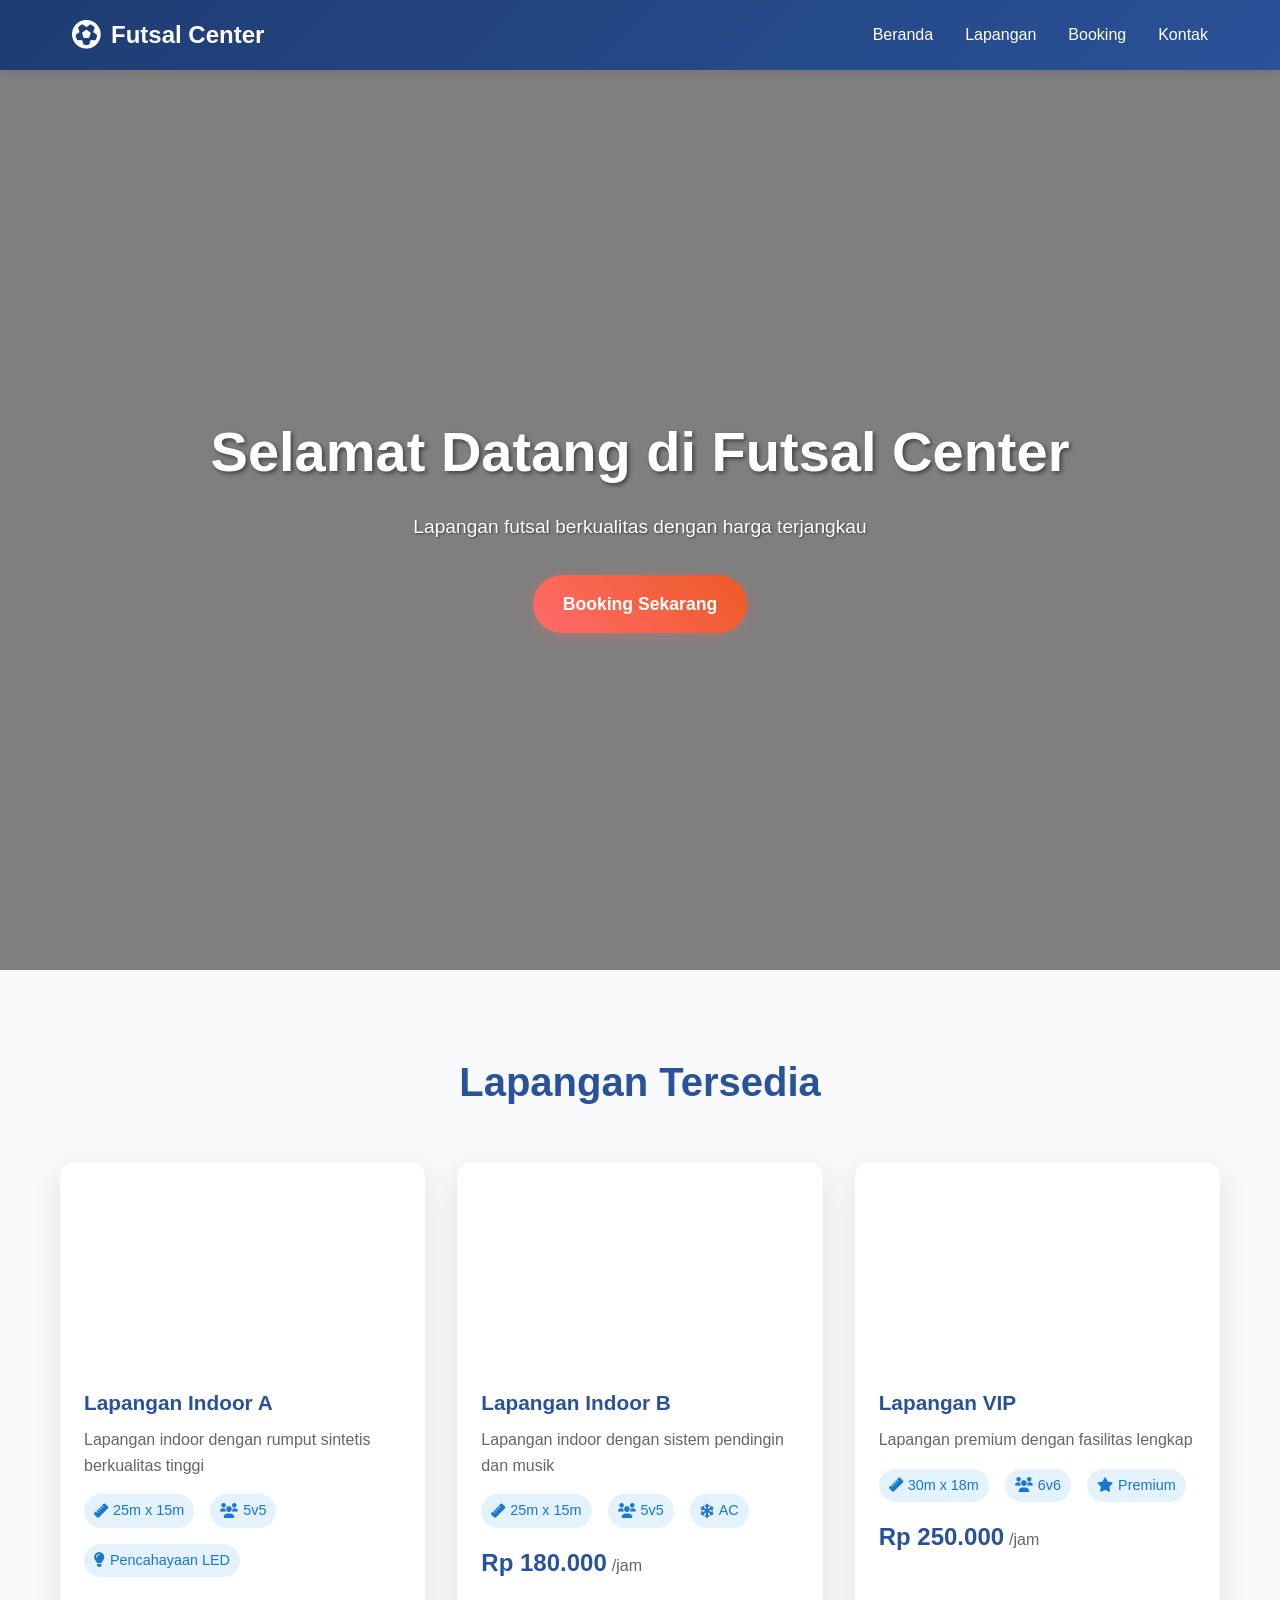
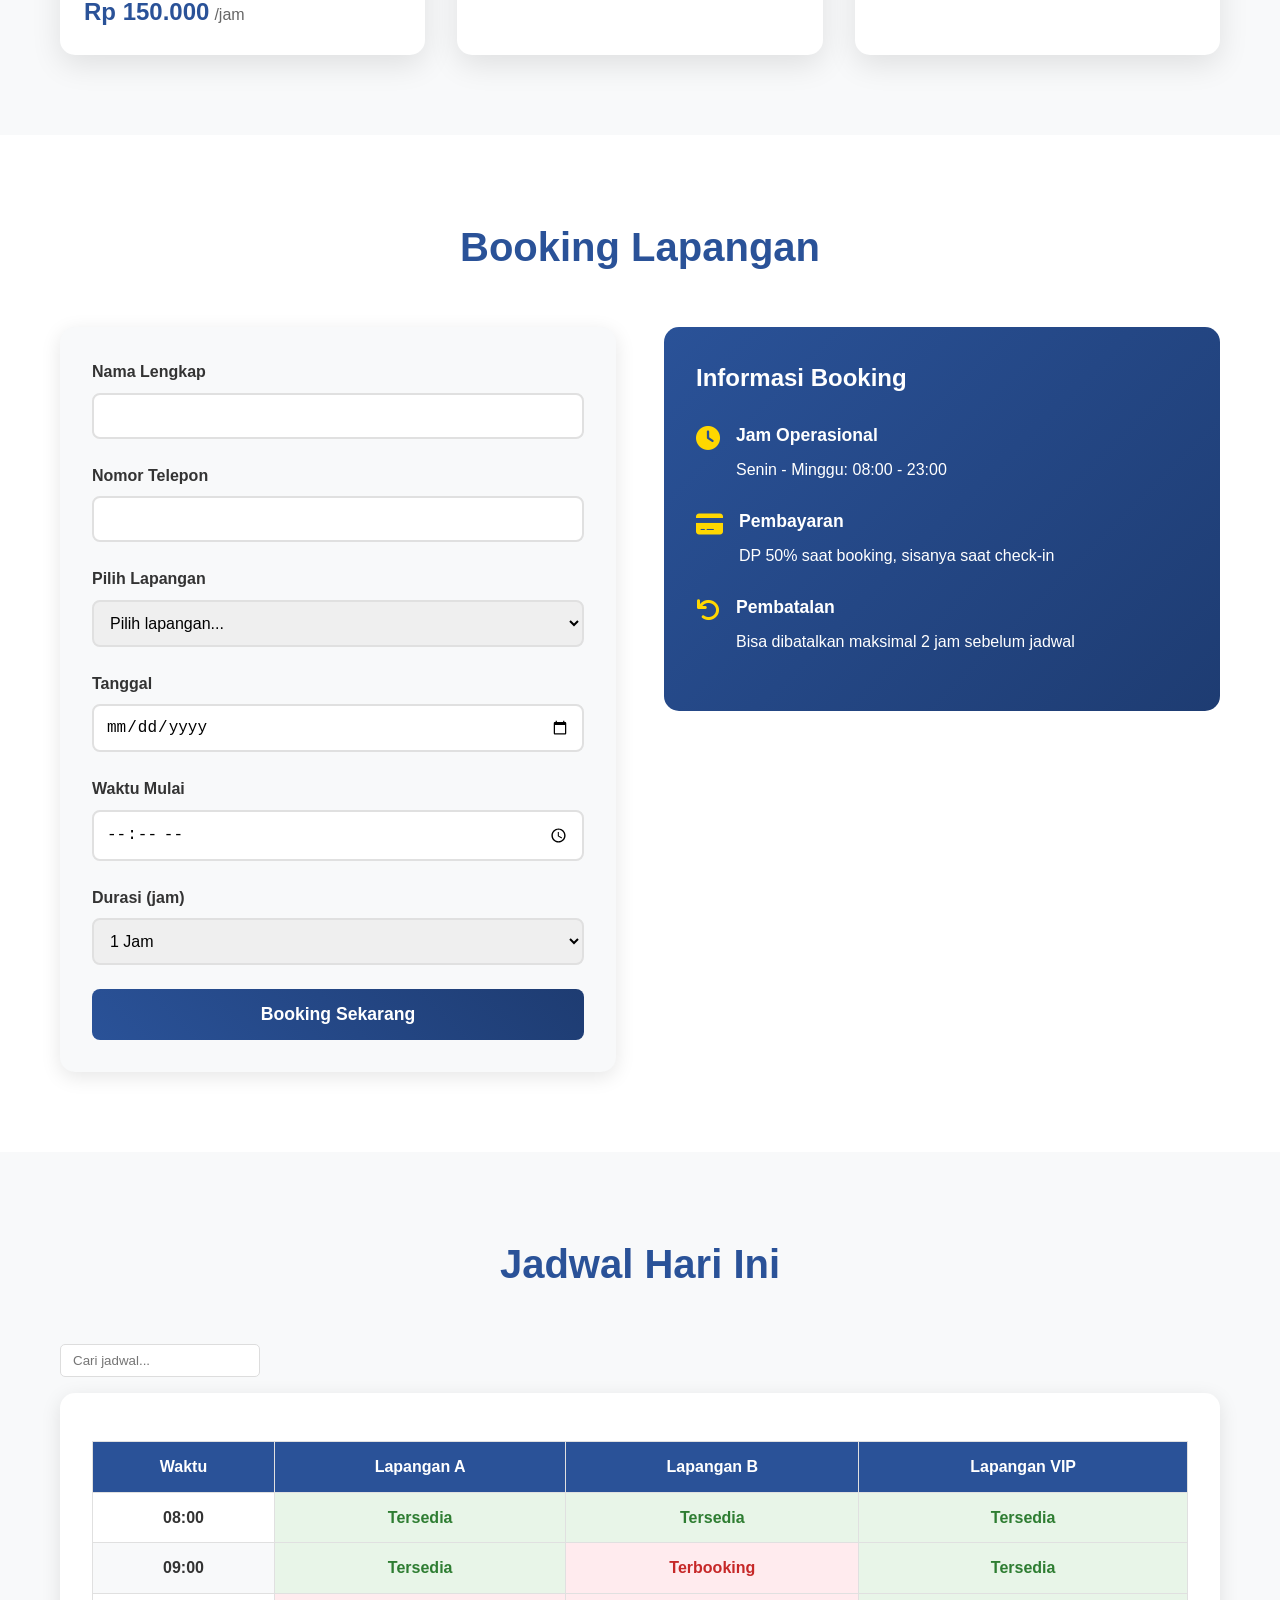
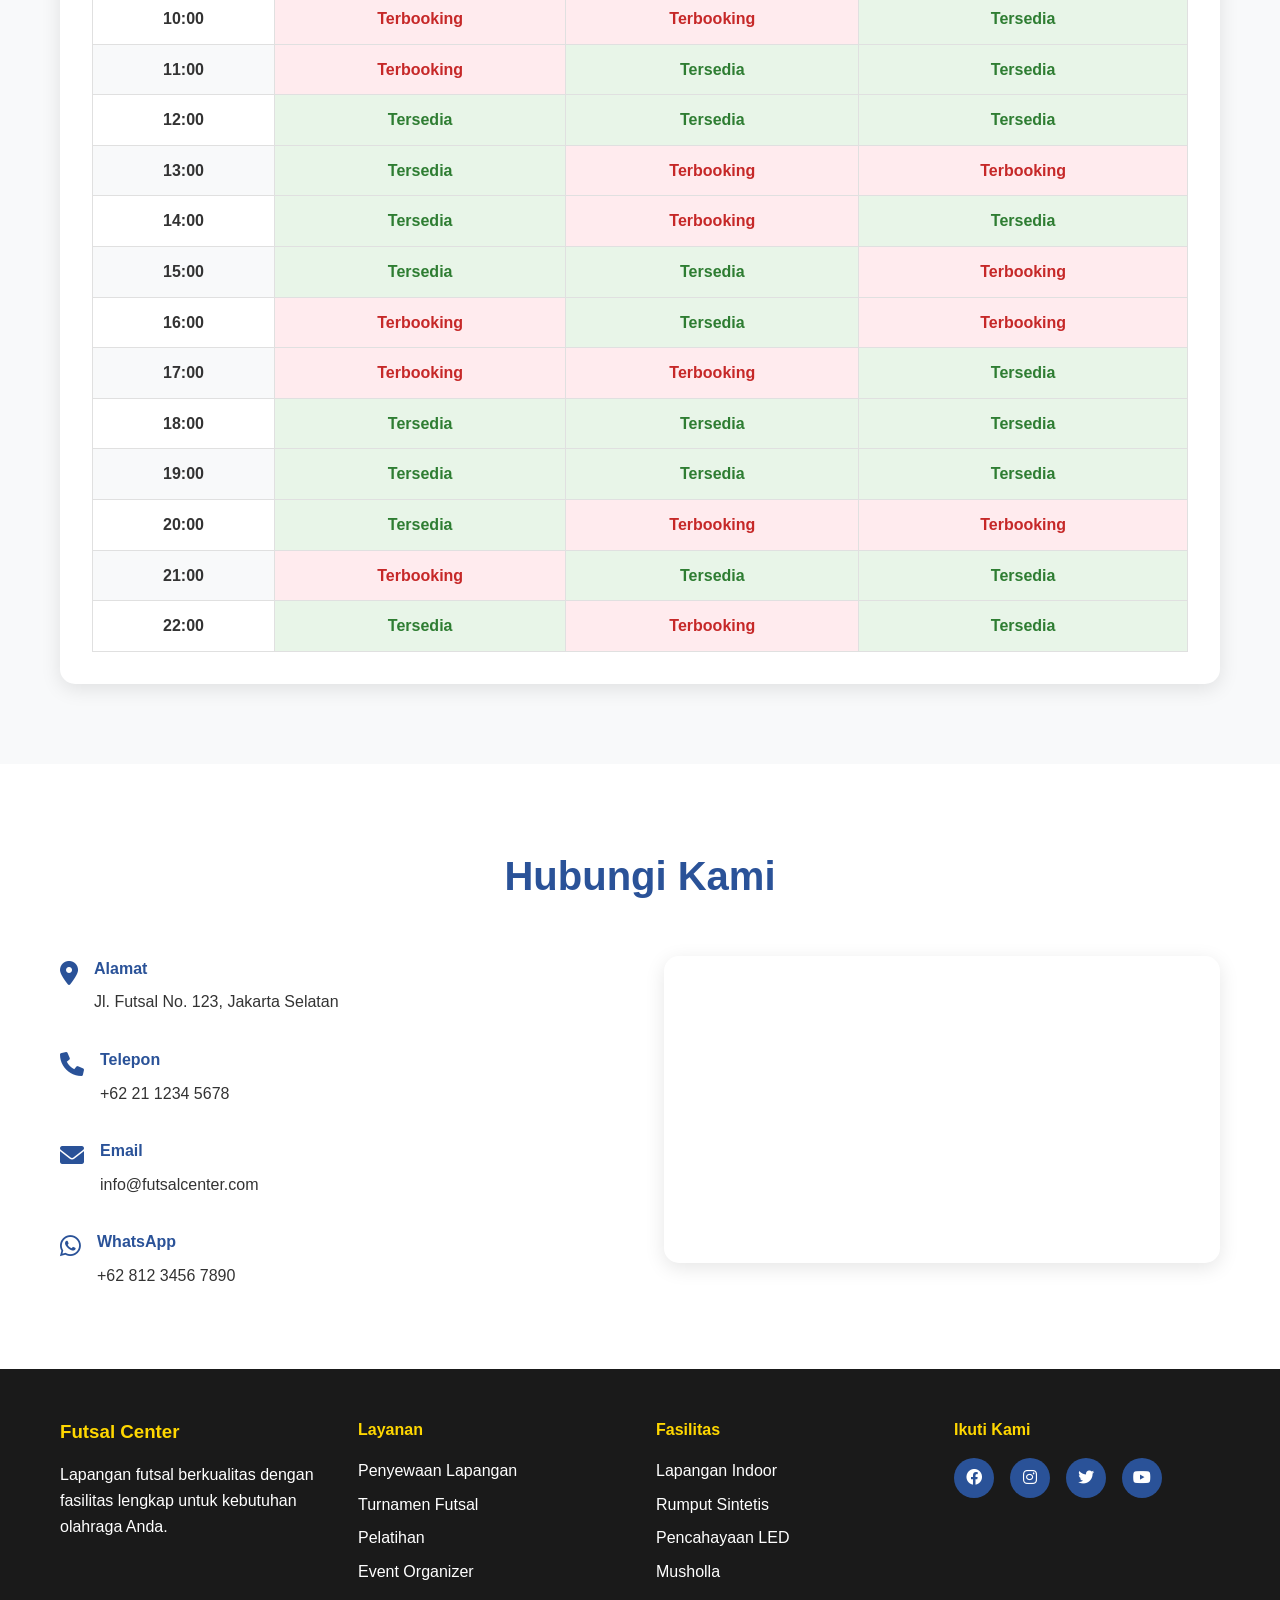
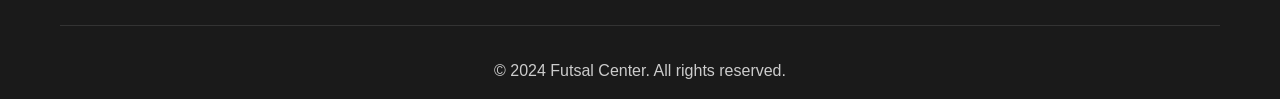
==== index.html @ 6823c099 "Create complete Futsal Center website with HTML, CSS, and JavaScript Co-authored-by: firmanraiwan7 <" ====
<!DOCTYPE html>
<html lang="id">
<head>
    <meta charset="UTF-8">
    <meta name="viewport" content="width=device-width, initial-scale=1.0">
    <title>Futsal Center - Penyewaan Lapangan</title>
    <link rel="stylesheet" href="styles.css">
    <link href="https://cdnjs.cloudflare.com/ajax/libs/font-awesome/6.0.0/css/all.min.css" rel="stylesheet">
</head>
<body>
    <!-- Header -->
    <header class="header">
        <nav class="navbar">
            <div class="nav-brand">
                <i class="fas fa-futbol"></i>
                <span>Futsal Center</span>
            </div>
            <ul class="nav-menu">
                <li><a href="#home">Beranda</a></li>
                <li><a href="#lapangan">Lapangan</a></li>
                <li><a href="#booking">Booking</a></li>
                <li><a href="#kontak">Kontak</a></li>
            </ul>
            <div class="hamburger">
                <span></span>
                <span></span>
                <span></span>
            </div>
        </nav>
    </header>

    <!-- Hero Section -->
    <section id="home" class="hero">
        <div class="hero-content">
            <h1>Selamat Datang di Futsal Center</h1>
            <p>Lapangan futsal berkualitas dengan harga terjangkau</p>
            <a href="#booking" class="cta-button">Booking Sekarang</a>
        </div>
    </section>

    <!-- Lapangan Section -->
    <section id="lapangan" class="lapangan-section">
        <div class="container">
            <h2>Lapangan Tersedia</h2>
            <div class="lapangan-grid">
                <div class="lapangan-card">
                    <div class="lapangan-image">
                        <img src="https://images.unsplash.com/photo-1571019613454-1cb2f99b2d8b?ixlib=rb-4.0.3&ixid=M3wxMjA3fDB8MHxwaG90by1wYWdlfHx8fGVufDB8fHx8fA%3D%3D&auto=format&fit=crop&w=2070&q=80" alt="Lapangan Indoor">
                    </div>
                    <div class="lapangan-info">
                        <h3>Lapangan Indoor A</h3>
                        <p>Lapangan indoor dengan rumput sintetis berkualitas tinggi</p>
                        <div class="lapangan-features">
                            <span><i class="fas fa-ruler"></i> 25m x 15m</span>
                            <span><i class="fas fa-users"></i> 5v5</span>
                            <span><i class="fas fa-lightbulb"></i> Pencahayaan LED</span>
                        </div>
                        <div class="price">
                            <span class="price-amount">Rp 150.000</span>
                            <span class="price-duration">/jam</span>
                        </div>
                    </div>
                </div>

                <div class="lapangan-card">
                    <div class="lapangan-image">
                        <img src="https://images.unsplash.com/photo-1571019613454-1cb2f99b2d8b?ixlib=rb-4.0.3&ixid=M3wxMjA3fDB8MHxwaG90by1wYWdlfHx8fGVufDB8fHx8fA%3D%3D&auto=format&fit=crop&w=2070&q=80" alt="Lapangan Indoor">
                    </div>
                    <div class="lapangan-info">
                        <h3>Lapangan Indoor B</h3>
                        <p>Lapangan indoor dengan sistem pendingin dan musik</p>
                        <div class="lapangan-features">
                            <span><i class="fas fa-ruler"></i> 25m x 15m</span>
                            <span><i class="fas fa-users"></i> 5v5</span>
                            <span><i class="fas fa-snowflake"></i> AC</span>
                        </div>
                        <div class="price">
                            <span class="price-amount">Rp 180.000</span>
                            <span class="price-duration">/jam</span>
                        </div>
                    </div>
                </div>

                <div class="lapangan-card">
                    <div class="lapangan-image">
                        <img src="https://images.unsplash.com/photo-1571019613454-1cb2f99b2d8b?ixlib=rb-4.0.3&ixid=M3wxMjA3fDB8MHxwaG90by1wYWdlfHx8fGVufDB8fHx8fA%3D%3D&auto=format&fit=crop&w=2070&q=80" alt="Lapangan Indoor">
                    </div>
                    <div class="lapangan-info">
                        <h3>Lapangan VIP</h3>
                        <p>Lapangan premium dengan fasilitas lengkap</p>
                        <div class="lapangan-features">
                            <span><i class="fas fa-ruler"></i> 30m x 18m</span>
                            <span><i class="fas fa-users"></i> 6v6</span>
                            <span><i class="fas fa-star"></i> Premium</span>
                        </div>
                        <div class="price">
                            <span class="price-amount">Rp 250.000</span>
                            <span class="price-duration">/jam</span>
                        </div>
                    </div>
                </div>
            </div>
        </div>
    </section>

    <!-- Booking Section -->
    <section id="booking" class="booking-section">
        <div class="container">
            <h2>Booking Lapangan</h2>
            <div class="booking-container">
                <div class="booking-form">
                    <form id="bookingForm">
                        <div class="form-group">
                            <label for="nama">Nama Lengkap</label>
                            <input type="text" id="nama" name="nama" required>
                        </div>
                        <div class="form-group">
                            <label for="telepon">Nomor Telepon</label>
                            <input type="tel" id="telepon" name="telepon" required>
                        </div>
                        <div class="form-group">
                            <label for="lapangan">Pilih Lapangan</label>
                            <select id="lapangan" name="lapangan" required>
                                <option value="">Pilih lapangan...</option>
                                <option value="indoor-a">Lapangan Indoor A - Rp 150.000/jam</option>
                                <option value="indoor-b">Lapangan Indoor B - Rp 180.000/jam</option>
                                <option value="vip">Lapangan VIP - Rp 250.000/jam</option>
                            </select>
                        </div>
                        <div class="form-group">
                            <label for="tanggal">Tanggal</label>
                            <input type="date" id="tanggal" name="tanggal" required>
                        </div>
                        <div class="form-group">
                            <label for="waktu">Waktu Mulai</label>
                            <input type="time" id="waktu" name="waktu" required>
                        </div>
                        <div class="form-group">
                            <label for="durasi">Durasi (jam)</label>
                            <select id="durasi" name="durasi" required>
                                <option value="1">1 Jam</option>
                                <option value="2">2 Jam</option>
                                <option value="3">3 Jam</option>
                                <option value="4">4 Jam</option>
                            </select>
                        </div>
                        <button type="submit" class="submit-btn">Booking Sekarang</button>
                    </form>
                </div>
                <div class="booking-info">
                    <h3>Informasi Booking</h3>
                    <div class="info-item">
                        <i class="fas fa-clock"></i>
                        <div>
                            <h4>Jam Operasional</h4>
                            <p>Senin - Minggu: 08:00 - 23:00</p>
                        </div>
                    </div>
                    <div class="info-item">
                        <i class="fas fa-credit-card"></i>
                        <div>
                            <h4>Pembayaran</h4>
                            <p>DP 50% saat booking, sisanya saat check-in</p>
                        </div>
                    </div>
                    <div class="info-item">
                        <i class="fas fa-undo"></i>
                        <div>
                            <h4>Pembatalan</h4>
                            <p>Bisa dibatalkan maksimal 2 jam sebelum jadwal</p>
                        </div>
                    </div>
                </div>
            </div>
        </div>
    </section>

    <!-- Jadwal Section -->
    <section class="jadwal-section">
        <div class="container">
            <h2>Jadwal Hari Ini</h2>
            <div class="jadwal-container">
                <div class="jadwal-table">
                    <table>
                        <thead>
                            <tr>
                                <th>Waktu</th>
                                <th>Lapangan A</th>
                                <th>Lapangan B</th>
                                <th>Lapangan VIP</th>
                            </tr>
                        </thead>
                        <tbody id="jadwalBody">
                            <!-- Jadwal akan diisi oleh JavaScript -->
                        </tbody>
                    </table>
                </div>
            </div>
        </div>
    </section>

    <!-- Kontak Section -->
    <section id="kontak" class="kontak-section">
        <div class="container">
            <h2>Hubungi Kami</h2>
            <div class="kontak-container">
                <div class="kontak-info">
                    <div class="kontak-item">
                        <i class="fas fa-map-marker-alt"></i>
                        <div>
                            <h4>Alamat</h4>
                            <p>Jl. Futsal No. 123, Jakarta Selatan</p>
                        </div>
                    </div>
                    <div class="kontak-item">
                        <i class="fas fa-phone"></i>
                        <div>
                            <h4>Telepon</h4>
                            <p>+62 21 1234 5678</p>
                        </div>
                    </div>
                    <div class="kontak-item">
                        <i class="fas fa-envelope"></i>
                        <div>
                            <h4>Email</h4>
                            <p>info@futsalcenter.com</p>
                        </div>
                    </div>
                    <div class="kontak-item">
                        <i class="fab fa-whatsapp"></i>
                        <div>
                            <h4>WhatsApp</h4>
                            <p>+62 812 3456 7890</p>
                        </div>
                    </div>
                </div>
                <div class="map">
                    <iframe src="https://www.google.com/maps/embed?pb=!1m18!1m12!1m3!1d3966.6666666666667!2d106.82222222222222!3d-6.175!2m3!1f0!2f0!3f0!3m2!1i1024!2i768!4f13.1!3m3!1m2!1s0x0%3A0x0!2zNsKwMTAnMzAuMCJTIDEwNsKwNDknMjAuMCJF!5e0!3m2!1sen!2sid!4v1234567890" width="100%" height="300" style="border:0;" allowfullscreen="" loading="lazy"></iframe>
                </div>
            </div>
        </div>
    </section>

    <!-- Footer -->
    <footer class="footer">
        <div class="container">
            <div class="footer-content">
                <div class="footer-section">
                    <h3>Futsal Center</h3>
                    <p>Lapangan futsal berkualitas dengan fasilitas lengkap untuk kebutuhan olahraga Anda.</p>
                </div>
                <div class="footer-section">
                    <h4>Layanan</h4>
                    <ul>
                        <li>Penyewaan Lapangan</li>
                        <li>Turnamen Futsal</li>
                        <li>Pelatihan</li>
                        <li>Event Organizer</li>
                    </ul>
                </div>
                <div class="footer-section">
                    <h4>Fasilitas</h4>
                    <ul>
                        <li>Lapangan Indoor</li>
                        <li>Rumput Sintetis</li>
                        <li>Pencahayaan LED</li>
                        <li>Musholla</li>
                    </ul>
                </div>
                <div class="footer-section">
                    <h4>Ikuti Kami</h4>
                    <div class="social-links">
                        <a href="#"><i class="fab fa-facebook"></i></a>
                        <a href="#"><i class="fab fa-instagram"></i></a>
                        <a href="#"><i class="fab fa-twitter"></i></a>
                        <a href="#"><i class="fab fa-youtube"></i></a>
                    </div>
                </div>
            </div>
            <div class="footer-bottom">
                <p>&copy; 2024 Futsal Center. All rights reserved.</p>
            </div>
        </div>
    </footer>

    <!-- Modal Booking Success -->
    <div id="bookingModal" class="modal">
        <div class="modal-content">
            <span class="close">&times;</span>
            <h3>Booking Berhasil!</h3>
            <div id="bookingDetails"></div>
            <button class="modal-btn" onclick="closeModal()">Tutup</button>
        </div>
    </div>

    <script src="script.js"></script>
</body>
</html>
---- styles.css ----
/* Reset dan Base Styles */
* {
    margin: 0;
    padding: 0;
    box-sizing: border-box;
}

body {
    font-family: 'Segoe UI', Tahoma, Geneva, Verdana, sans-serif;
    line-height: 1.6;
    color: #333;
    overflow-x: hidden;
}

.container {
    max-width: 1200px;
    margin: 0 auto;
    padding: 0 20px;
}

/* Header Styles */
.header {
    background: linear-gradient(135deg, #1e3c72 0%, #2a5298 100%);
    position: fixed;
    top: 0;
    width: 100%;
    z-index: 1000;
    box-shadow: 0 2px 10px rgba(0,0,0,0.1);
}

.navbar {
    display: flex;
    justify-content: space-between;
    align-items: center;
    padding: 1rem 2rem;
    max-width: 1200px;
    margin: 0 auto;
}

.nav-brand {
    display: flex;
    align-items: center;
    color: white;
    font-size: 1.5rem;
    font-weight: bold;
}

.nav-brand i {
    margin-right: 10px;
    font-size: 1.8rem;
}

.nav-menu {
    display: flex;
    list-style: none;
    gap: 2rem;
}

.nav-menu a {
    color: white;
    text-decoration: none;
    font-weight: 500;
    transition: color 0.3s ease;
}

.nav-menu a:hover {
    color: #ffd700;
}

.hamburger {
    display: none;
    flex-direction: column;
    cursor: pointer;
}

.hamburger span {
    width: 25px;
    height: 3px;
    background: white;
    margin: 3px 0;
    transition: 0.3s;
}

/* Hero Section */
.hero {
    background: linear-gradient(rgba(0,0,0,0.5), rgba(0,0,0,0.5)), 
                url('https://images.unsplash.com/photo-1571019613454-1cb2f99b2d8b?ixlib=rb-4.0.3&ixid=M3wxMjA3fDB8MHxwaG90by1wYWdlfHx8fGVufDB8fHx8fA%3D%3D&auto=format&fit=crop&w=2070&q=80');
    background-size: cover;
    background-position: center;
    height: 100vh;
    display: flex;
    align-items: center;
    justify-content: center;
    text-align: center;
    color: white;
    margin-top: 70px;
}

.hero-content h1 {
    font-size: 3.5rem;
    margin-bottom: 1rem;
    text-shadow: 2px 2px 4px rgba(0,0,0,0.5);
}

.hero-content p {
    font-size: 1.2rem;
    margin-bottom: 2rem;
    text-shadow: 1px 1px 2px rgba(0,0,0,0.5);
}

.cta-button {
    display: inline-block;
    background: linear-gradient(45deg, #ff6b6b, #ee5a24);
    color: white;
    padding: 15px 30px;
    text-decoration: none;
    border-radius: 50px;
    font-weight: bold;
    font-size: 1.1rem;
    transition: transform 0.3s ease, box-shadow 0.3s ease;
    box-shadow: 0 4px 15px rgba(255, 107, 107, 0.3);
}

.cta-button:hover {
    transform: translateY(-2px);
    box-shadow: 0 6px 20px rgba(255, 107, 107, 0.4);
}

/* Section Styles */
section {
    padding: 80px 0;
}

section h2 {
    text-align: center;
    font-size: 2.5rem;
    margin-bottom: 3rem;
    color: #2a5298;
}

/* Lapangan Section */
.lapangan-section {
    background: #f8f9fa;
}

.lapangan-grid {
    display: grid;
    grid-template-columns: repeat(auto-fit, minmax(350px, 1fr));
    gap: 2rem;
    margin-top: 2rem;
}

.lapangan-card {
    background: white;
    border-radius: 15px;
    overflow: hidden;
    box-shadow: 0 10px 30px rgba(0,0,0,0.1);
    transition: transform 0.3s ease, box-shadow 0.3s ease;
}

.lapangan-card:hover {
    transform: translateY(-5px);
    box-shadow: 0 15px 40px rgba(0,0,0,0.15);
}

.lapangan-image {
    height: 200px;
    overflow: hidden;
}

.lapangan-image img {
    width: 100%;
    height: 100%;
    object-fit: cover;
    transition: transform 0.3s ease;
}

.lapangan-card:hover .lapangan-image img {
    transform: scale(1.05);
}

.lapangan-info {
    padding: 1.5rem;
}

.lapangan-info h3 {
    font-size: 1.3rem;
    margin-bottom: 0.5rem;
    color: #2a5298;
}

.lapangan-info p {
    color: #666;
    margin-bottom: 1rem;
}

.lapangan-features {
    display: flex;
    flex-wrap: wrap;
    gap: 1rem;
    margin-bottom: 1rem;
}

.lapangan-features span {
    background: #e3f2fd;
    color: #1976d2;
    padding: 5px 10px;
    border-radius: 20px;
    font-size: 0.9rem;
    display: flex;
    align-items: center;
    gap: 5px;
}

.price {
    display: flex;
    align-items: baseline;
    gap: 5px;
}

.price-amount {
    font-size: 1.5rem;
    font-weight: bold;
    color: #2a5298;
}

.price-duration {
    color: #666;
}

/* Booking Section */
.booking-section {
    background: white;
}

.booking-container {
    display: grid;
    grid-template-columns: 1fr 1fr;
    gap: 3rem;
    align-items: start;
}

.booking-form {
    background: #f8f9fa;
    padding: 2rem;
    border-radius: 15px;
    box-shadow: 0 5px 20px rgba(0,0,0,0.1);
}

.form-group {
    margin-bottom: 1.5rem;
}

.form-group label {
    display: block;
    margin-bottom: 0.5rem;
    font-weight: 600;
    color: #333;
}

.form-group input,
.form-group select {
    width: 100%;
    padding: 12px;
    border: 2px solid #e0e0e0;
    border-radius: 8px;
    font-size: 1rem;
    transition: border-color 0.3s ease;
}

.form-group input:focus,
.form-group select:focus {
    outline: none;
    border-color: #2a5298;
}

.submit-btn {
    width: 100%;
    background: linear-gradient(45deg, #2a5298, #1e3c72);
    color: white;
    padding: 15px;
    border: none;
    border-radius: 8px;
    font-size: 1.1rem;
    font-weight: bold;
    cursor: pointer;
    transition: transform 0.3s ease;
}

.submit-btn:hover {
    transform: translateY(-2px);
}

.booking-info {
    background: linear-gradient(135deg, #2a5298, #1e3c72);
    color: white;
    padding: 2rem;
    border-radius: 15px;
}

.booking-info h3 {
    margin-bottom: 1.5rem;
    font-size: 1.5rem;
}

.info-item {
    display: flex;
    align-items: flex-start;
    gap: 1rem;
    margin-bottom: 1.5rem;
}

.info-item i {
    font-size: 1.5rem;
    color: #ffd700;
    margin-top: 5px;
}

.info-item h4 {
    margin-bottom: 0.5rem;
    font-size: 1.1rem;
}

/* Jadwal Section */
.jadwal-section {
    background: #f8f9fa;
}

.jadwal-container {
    background: white;
    border-radius: 15px;
    padding: 2rem;
    box-shadow: 0 5px 20px rgba(0,0,0,0.1);
}

.jadwal-table {
    overflow-x: auto;
}

.jadwal-table table {
    width: 100%;
    border-collapse: collapse;
    margin-top: 1rem;
}

.jadwal-table th,
.jadwal-table td {
    padding: 12px;
    text-align: center;
    border: 1px solid #e0e0e0;
}

.jadwal-table th {
    background: #2a5298;
    color: white;
    font-weight: bold;
}

.jadwal-table tr:nth-child(even) {
    background: #f8f9fa;
}

.jadwal-table .booked {
    background: #ffebee;
    color: #c62828;
    font-weight: bold;
}

.jadwal-table .available {
    background: #e8f5e8;
    color: #2e7d32;
    font-weight: bold;
}

/* Kontak Section */
.kontak-section {
    background: white;
}

.kontak-container {
    display: grid;
    grid-template-columns: 1fr 1fr;
    gap: 3rem;
    align-items: start;
}

.kontak-info {
    display: flex;
    flex-direction: column;
    gap: 2rem;
}

.kontak-item {
    display: flex;
    align-items: flex-start;
    gap: 1rem;
}

.kontak-item i {
    font-size: 1.5rem;
    color: #2a5298;
    margin-top: 5px;
}

.kontak-item h4 {
    margin-bottom: 0.5rem;
    color: #2a5298;
}

.map {
    border-radius: 15px;
    overflow: hidden;
    box-shadow: 0 5px 20px rgba(0,0,0,0.1);
}

/* Footer */
.footer {
    background: #1a1a1a;
    color: white;
    padding: 3rem 0 1rem;
}

.footer-content {
    display: grid;
    grid-template-columns: repeat(auto-fit, minmax(250px, 1fr));
    gap: 2rem;
    margin-bottom: 2rem;
}

.footer-section h3,
.footer-section h4 {
    margin-bottom: 1rem;
    color: #ffd700;
}

.footer-section ul {
    list-style: none;
}

.footer-section ul li {
    margin-bottom: 0.5rem;
}

.footer-section ul li a {
    color: #ccc;
    text-decoration: none;
    transition: color 0.3s ease;
}

.footer-section ul li a:hover {
    color: #ffd700;
}

.social-links {
    display: flex;
    gap: 1rem;
}

.social-links a {
    display: inline-block;
    width: 40px;
    height: 40px;
    background: #2a5298;
    color: white;
    text-align: center;
    line-height: 40px;
    border-radius: 50%;
    transition: background 0.3s ease;
}

.social-links a:hover {
    background: #ffd700;
    color: #1a1a1a;
}

.footer-bottom {
    text-align: center;
    padding-top: 2rem;
    border-top: 1px solid #333;
    color: #ccc;
}

/* Modal */
.modal {
    display: none;
    position: fixed;
    z-index: 2000;
    left: 0;
    top: 0;
    width: 100%;
    height: 100%;
    background-color: rgba(0,0,0,0.5);
}

.modal-content {
    background-color: white;
    margin: 15% auto;
    padding: 2rem;
    border-radius: 15px;
    width: 90%;
    max-width: 500px;
    position: relative;
    animation: modalSlideIn 0.3s ease;
}

@keyframes modalSlideIn {
    from {
        transform: translateY(-50px);
        opacity: 0;
    }
    to {
        transform: translateY(0);
        opacity: 1;
    }
}

.close {
    position: absolute;
    right: 20px;
    top: 15px;
    font-size: 28px;
    font-weight: bold;
    cursor: pointer;
    color: #aaa;
}

.close:hover {
    color: #000;
}

.modal-content h3 {
    color: #2a5298;
    margin-bottom: 1rem;
}

.modal-btn {
    background: #2a5298;
    color: white;
    padding: 10px 20px;
    border: none;
    border-radius: 5px;
    cursor: pointer;
    margin-top: 1rem;
}

/* Responsive Design */
@media (max-width: 768px) {
    .hamburger {
        display: flex;
    }
    
    .nav-menu {
        position: fixed;
        left: -100%;
        top: 70px;
        flex-direction: column;
        background-color: #2a5298;
        width: 100%;
        text-align: center;
        transition: 0.3s;
        box-shadow: 0 10px 27px rgba(0, 0, 0, 0.05);
        padding: 2rem 0;
    }
    
    .nav-menu.active {
        left: 0;
    }
    
    .hero-content h1 {
        font-size: 2.5rem;
    }
    
    .booking-container,
    .kontak-container {
        grid-template-columns: 1fr;
        gap: 2rem;
    }
    
    .lapangan-grid {
        grid-template-columns: 1fr;
    }
    
    .footer-content {
        grid-template-columns: 1fr;
        text-align: center;
    }
    
    .social-links {
        justify-content: center;
    }
}

@media (max-width: 480px) {
    .hero-content h1 {
        font-size: 2rem;
    }
    
    .hero-content p {
        font-size: 1rem;
    }
    
    section {
        padding: 60px 0;
    }
    
    section h2 {
        font-size: 2rem;
    }
    
    .navbar {
        padding: 1rem;
    }
    
    .container {
        padding: 0 15px;
    }
}
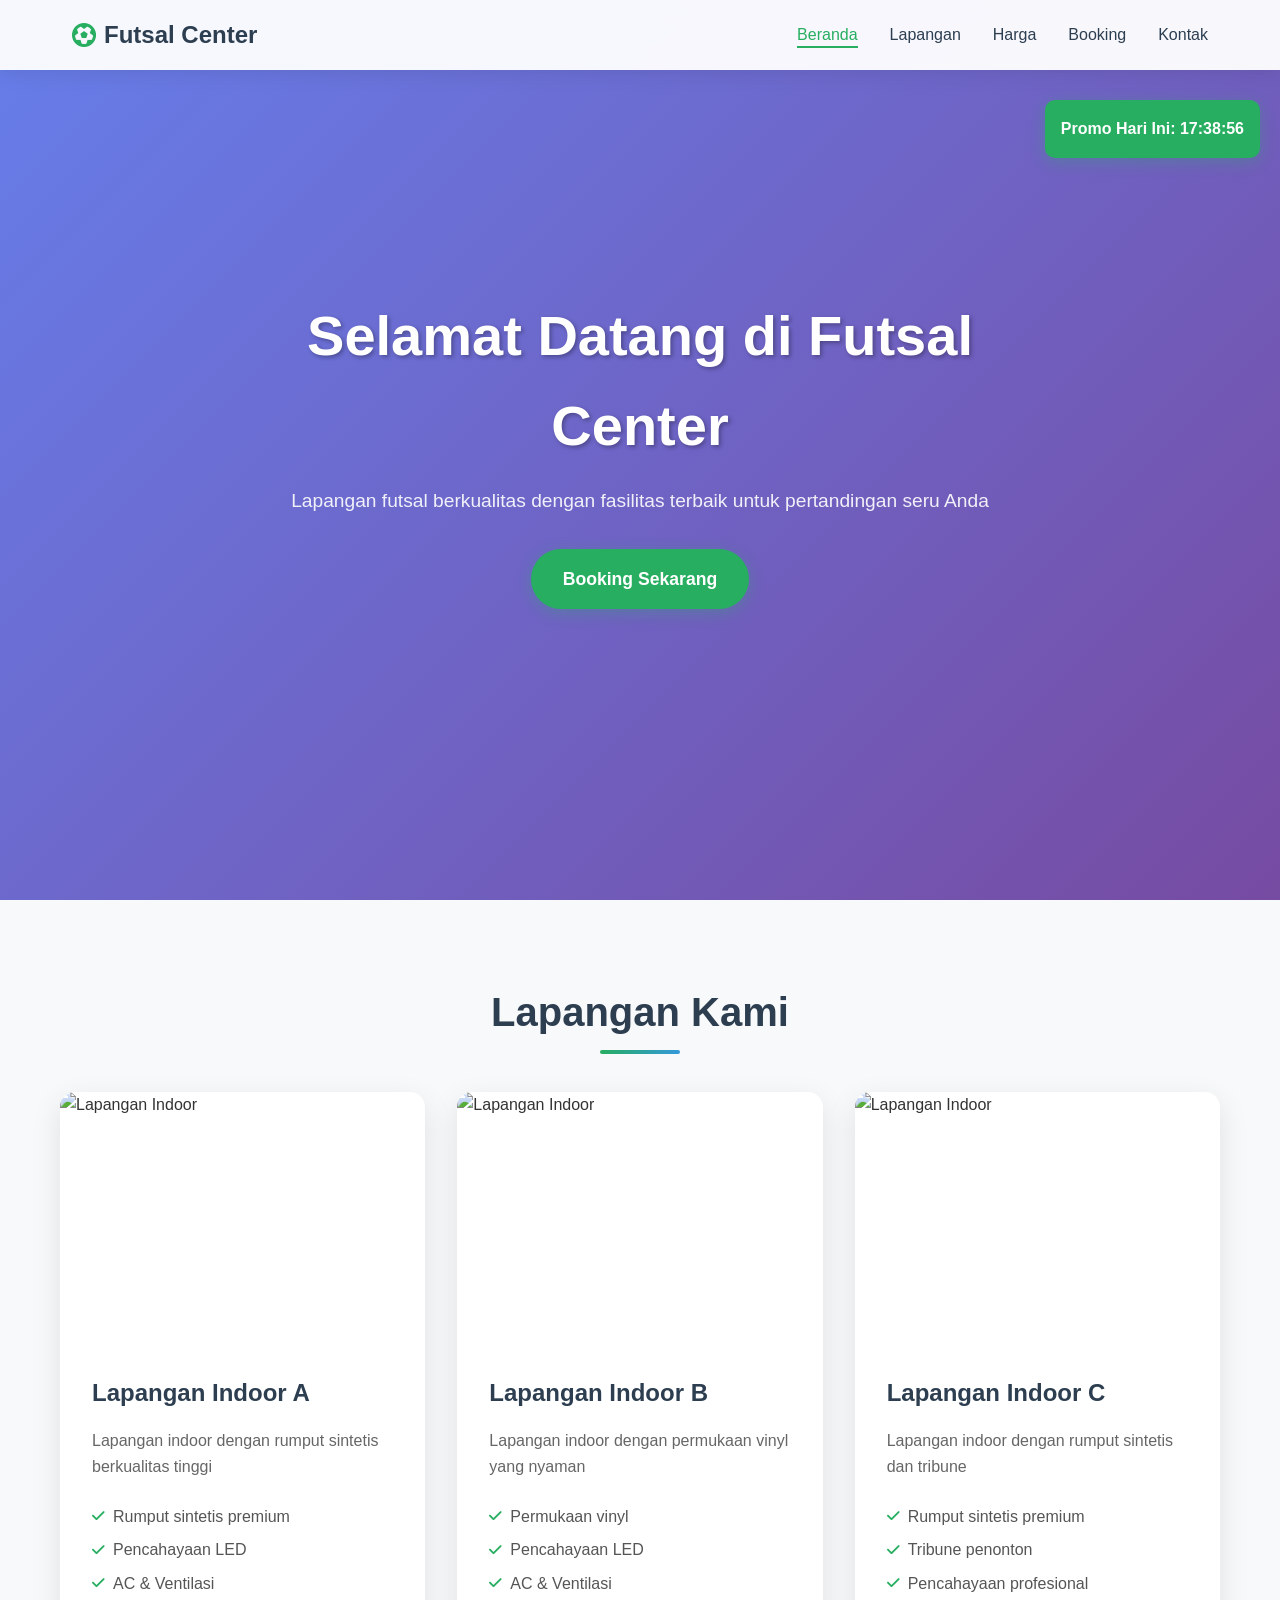
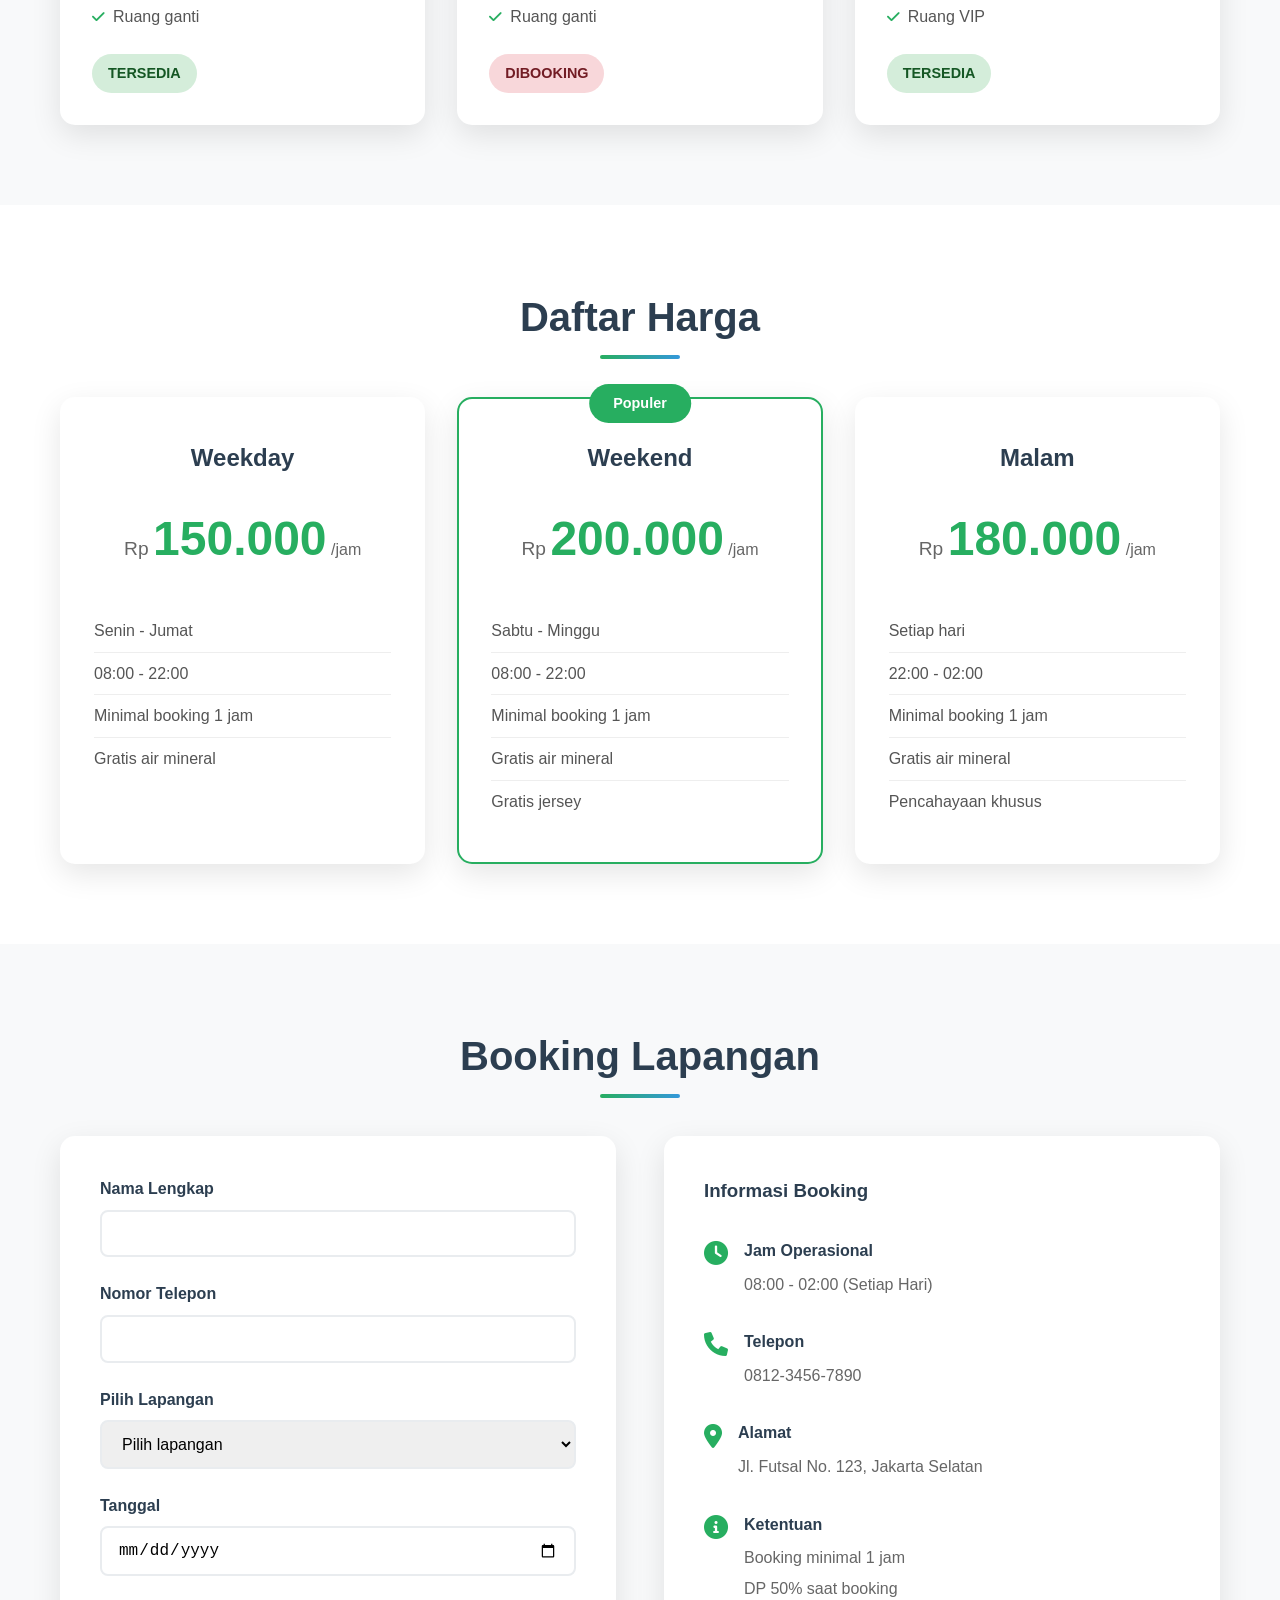
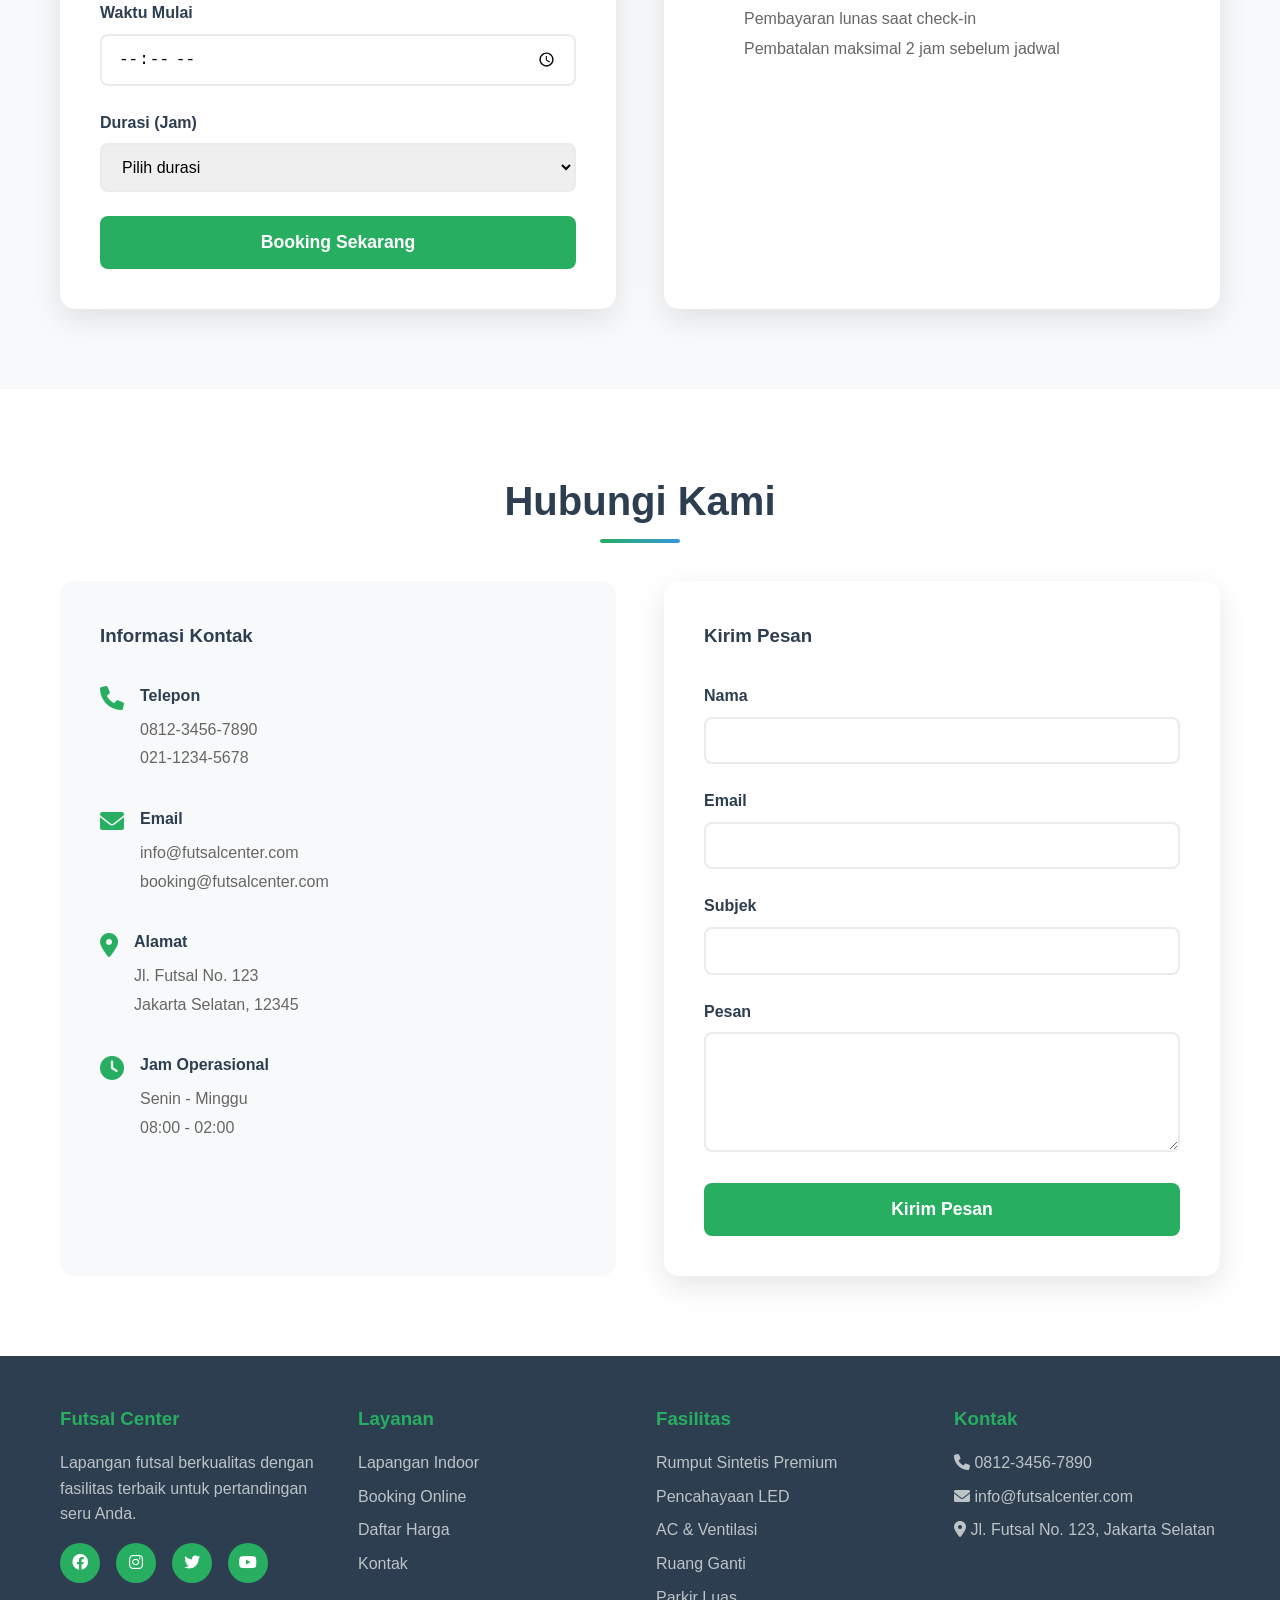
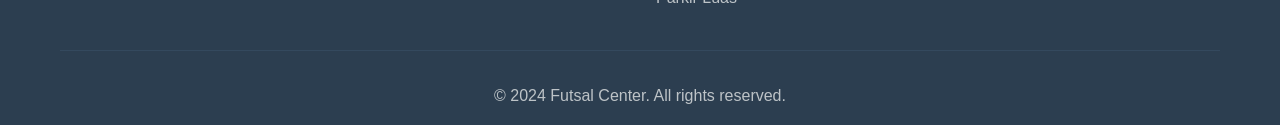
==== commit b502ab32: "Create Futsal Center website with responsive design and interactive features Co-authored-by: firmanr" ====
--- a/index.html
+++ b/index.html
@@ -16,15 +16,16 @@
                 <span>Futsal Center</span>
             </div>
             <ul class="nav-menu">
-                <li><a href="#home">Beranda</a></li>
-                <li><a href="#lapangan">Lapangan</a></li>
-                <li><a href="#booking">Booking</a></li>
-                <li><a href="#kontak">Kontak</a></li>
+                <li><a href="#home" class="nav-link">Beranda</a></li>
+                <li><a href="#lapangan" class="nav-link">Lapangan</a></li>
+                <li><a href="#harga" class="nav-link">Harga</a></li>
+                <li><a href="#booking" class="nav-link">Booking</a></li>
+                <li><a href="#kontak" class="nav-link">Kontak</a></li>
             </ul>
             <div class="hamburger">
-                <span></span>
-                <span></span>
-                <span></span>
+                <span class="bar"></span>
+                <span class="bar"></span>
+                <span class="bar"></span>
             </div>
         </nav>
     </header>
@@ -33,7 +34,7 @@
     <section id="home" class="hero">
         <div class="hero-content">
             <h1>Selamat Datang di Futsal Center</h1>
-            <p>Lapangan futsal berkualitas dengan harga terjangkau</p>
+            <p>Lapangan futsal berkualitas dengan fasilitas terbaik untuk pertandingan seru Anda</p>
             <a href="#booking" class="cta-button">Booking Sekarang</a>
         </div>
     </section>
@@ -41,63 +42,113 @@
     <!-- Lapangan Section -->
     <section id="lapangan" class="lapangan-section">
         <div class="container">
-            <h2>Lapangan Tersedia</h2>
+            <h2>Lapangan Kami</h2>
             <div class="lapangan-grid">
                 <div class="lapangan-card">
                     <div class="lapangan-image">
-                        <img src="https://images.unsplash.com/photo-1571019613454-1cb2f99b2d8b?ixlib=rb-4.0.3&ixid=M3wxMjA3fDB8MHxwaG90by1wYWdlfHx8fGVufDB8fHx8fA%3D%3D&auto=format&fit=crop&w=2070&q=80" alt="Lapangan Indoor">
+                        <img src="https://images.unsplash.com/photo-1571019613454-1cb2f99b2d8b?ixlib=rb-4.0.3&ixid=M3wxMjA3fDB8MHxwaG90by1wYWdlfHx8fGVufDB8fHx8fA%3D%3D&auto=format&fit=crop&w=1000&q=80" alt="Lapangan Indoor">
                     </div>
                     <div class="lapangan-info">
                         <h3>Lapangan Indoor A</h3>
                         <p>Lapangan indoor dengan rumput sintetis berkualitas tinggi</p>
-                        <div class="lapangan-features">
-                            <span><i class="fas fa-ruler"></i> 25m x 15m</span>
-                            <span><i class="fas fa-users"></i> 5v5</span>
-                            <span><i class="fas fa-lightbulb"></i> Pencahayaan LED</span>
-                        </div>
-                        <div class="price">
-                            <span class="price-amount">Rp 150.000</span>
-                            <span class="price-duration">/jam</span>
-                        </div>
+                        <ul>
+                            <li><i class="fas fa-check"></i> Rumput sintetis premium</li>
+                            <li><i class="fas fa-check"></i> Pencahayaan LED</li>
+                            <li><i class="fas fa-check"></i> AC & Ventilasi</li>
+                            <li><i class="fas fa-check"></i> Ruang ganti</li>
+                        </ul>
+                        <span class="status available">Tersedia</span>
                     </div>
                 </div>
 
                 <div class="lapangan-card">
                     <div class="lapangan-image">
-                        <img src="https://images.unsplash.com/photo-1571019613454-1cb2f99b2d8b?ixlib=rb-4.0.3&ixid=M3wxMjA3fDB8MHxwaG90by1wYWdlfHx8fGVufDB8fHx8fA%3D%3D&auto=format&fit=crop&w=2070&q=80" alt="Lapangan Indoor">
+                        <img src="https://images.unsplash.com/photo-1571019613454-1cb2f99b2d8b?ixlib=rb-4.0.3&ixid=M3wxMjA3fDB8MHxwaG90by1wYWdlfHx8fGVufDB8fHx8fA%3D%3D&auto=format&fit=crop&w=1000&q=80" alt="Lapangan Indoor">
                     </div>
                     <div class="lapangan-info">
                         <h3>Lapangan Indoor B</h3>
-                        <p>Lapangan indoor dengan sistem pendingin dan musik</p>
-                        <div class="lapangan-features">
-                            <span><i class="fas fa-ruler"></i> 25m x 15m</span>
-                            <span><i class="fas fa-users"></i> 5v5</span>
-                            <span><i class="fas fa-snowflake"></i> AC</span>
-                        </div>
-                        <div class="price">
-                            <span class="price-amount">Rp 180.000</span>
-                            <span class="price-duration">/jam</span>
-                        </div>
+                        <p>Lapangan indoor dengan permukaan vinyl yang nyaman</p>
+                        <ul>
+                            <li><i class="fas fa-check"></i> Permukaan vinyl</li>
+                            <li><i class="fas fa-check"></i> Pencahayaan LED</li>
+                            <li><i class="fas fa-check"></i> AC & Ventilasi</li>
+                            <li><i class="fas fa-check"></i> Ruang ganti</li>
+                        </ul>
+                        <span class="status booked">Dibooking</span>
                     </div>
                 </div>
 
                 <div class="lapangan-card">
                     <div class="lapangan-image">
-                        <img src="https://images.unsplash.com/photo-1571019613454-1cb2f99b2d8b?ixlib=rb-4.0.3&ixid=M3wxMjA3fDB8MHxwaG90by1wYWdlfHx8fGVufDB8fHx8fA%3D%3D&auto=format&fit=crop&w=2070&q=80" alt="Lapangan Indoor">
+                        <img src="https://images.unsplash.com/photo-1571019613454-1cb2f99b2d8b?ixlib=rb-4.0.3&ixid=M3wxMjA3fDB8MHxwaG90by1wYWdlfHx8fGVufDB8fHx8fA%3D%3D&auto=format&fit=crop&w=1000&q=80" alt="Lapangan Indoor">
                     </div>
                     <div class="lapangan-info">
-                        <h3>Lapangan VIP</h3>
-                        <p>Lapangan premium dengan fasilitas lengkap</p>
-                        <div class="lapangan-features">
-                            <span><i class="fas fa-ruler"></i> 30m x 18m</span>
-                            <span><i class="fas fa-users"></i> 6v6</span>
-                            <span><i class="fas fa-star"></i> Premium</span>
-                        </div>
-                        <div class="price">
-                            <span class="price-amount">Rp 250.000</span>
-                            <span class="price-duration">/jam</span>
-                        </div>
-                    </div>
+                        <h3>Lapangan Indoor C</h3>
+                        <p>Lapangan indoor dengan rumput sintetis dan tribune</p>
+                        <ul>
+                            <li><i class="fas fa-check"></i> Rumput sintetis premium</li>
+                            <li><i class="fas fa-check"></i> Tribune penonton</li>
+                            <li><i class="fas fa-check"></i> Pencahayaan profesional</li>
+                            <li><i class="fas fa-check"></i> Ruang VIP</li>
+                        </ul>
+                        <span class="status available">Tersedia</span>
+                    </div>
+                </div>
+            </div>
+        </div>
+    </section>
+
+    <!-- Harga Section -->
+    <section id="harga" class="harga-section">
+        <div class="container">
+            <h2>Daftar Harga</h2>
+            <div class="harga-grid">
+                <div class="harga-card">
+                    <h3>Weekday</h3>
+                    <div class="harga">
+                        <span class="currency">Rp</span>
+                        <span class="amount">150.000</span>
+                        <span class="period">/jam</span>
+                    </div>
+                    <ul>
+                        <li>Senin - Jumat</li>
+                        <li>08:00 - 22:00</li>
+                        <li>Minimal booking 1 jam</li>
+                        <li>Gratis air mineral</li>
+                    </ul>
+                </div>
+
+                <div class="harga-card featured">
+                    <div class="badge">Populer</div>
+                    <h3>Weekend</h3>
+                    <div class="harga">
+                        <span class="currency">Rp</span>
+                        <span class="amount">200.000</span>
+                        <span class="period">/jam</span>
+                    </div>
+                    <ul>
+                        <li>Sabtu - Minggu</li>
+                        <li>08:00 - 22:00</li>
+                        <li>Minimal booking 1 jam</li>
+                        <li>Gratis air mineral</li>
+                        <li>Gratis jersey</li>
+                    </ul>
+                </div>
+
+                <div class="harga-card">
+                    <h3>Malam</h3>
+                    <div class="harga">
+                        <span class="currency">Rp</span>
+                        <span class="amount">180.000</span>
+                        <span class="period">/jam</span>
+                    </div>
+                    <ul>
+                        <li>Setiap hari</li>
+                        <li>22:00 - 02:00</li>
+                        <li>Minimal booking 1 jam</li>
+                        <li>Gratis air mineral</li>
+                        <li>Pencahayaan khusus</li>
+                    </ul>
                 </div>
             </div>
         </div>
@@ -114,86 +165,85 @@
                             <label for="nama">Nama Lengkap</label>
                             <input type="text" id="nama" name="nama" required>
                         </div>
+                        
                         <div class="form-group">
                             <label for="telepon">Nomor Telepon</label>
                             <input type="tel" id="telepon" name="telepon" required>
                         </div>
+                        
                         <div class="form-group">
                             <label for="lapangan">Pilih Lapangan</label>
                             <select id="lapangan" name="lapangan" required>
-                                <option value="">Pilih lapangan...</option>
-                                <option value="indoor-a">Lapangan Indoor A - Rp 150.000/jam</option>
-                                <option value="indoor-b">Lapangan Indoor B - Rp 180.000/jam</option>
-                                <option value="vip">Lapangan VIP - Rp 250.000/jam</option>
+                                <option value="">Pilih lapangan</option>
+                                <option value="indoor-a">Lapangan Indoor A</option>
+                                <option value="indoor-b">Lapangan Indoor B</option>
+                                <option value="indoor-c">Lapangan Indoor C</option>
                             </select>
                         </div>
+                        
                         <div class="form-group">
                             <label for="tanggal">Tanggal</label>
                             <input type="date" id="tanggal" name="tanggal" required>
                         </div>
+                        
                         <div class="form-group">
                             <label for="waktu">Waktu Mulai</label>
                             <input type="time" id="waktu" name="waktu" required>
                         </div>
-                        <div class="form-group">
-                            <label for="durasi">Durasi (jam)</label>
+                        
+                        <div class="form-group">
+                            <label for="durasi">Durasi (Jam)</label>
                             <select id="durasi" name="durasi" required>
+                                <option value="">Pilih durasi</option>
                                 <option value="1">1 Jam</option>
                                 <option value="2">2 Jam</option>
                                 <option value="3">3 Jam</option>
                                 <option value="4">4 Jam</option>
                             </select>
                         </div>
+                        
                         <button type="submit" class="submit-btn">Booking Sekarang</button>
                     </form>
                 </div>
+                
                 <div class="booking-info">
                     <h3>Informasi Booking</h3>
                     <div class="info-item">
                         <i class="fas fa-clock"></i>
                         <div>
                             <h4>Jam Operasional</h4>
-                            <p>Senin - Minggu: 08:00 - 23:00</p>
-                        </div>
-                    </div>
+                            <p>08:00 - 02:00 (Setiap Hari)</p>
+                        </div>
+                    </div>
+                    
                     <div class="info-item">
-                        <i class="fas fa-credit-card"></i>
-                        <div>
-                            <h4>Pembayaran</h4>
-                            <p>DP 50% saat booking, sisanya saat check-in</p>
-                        </div>
-                    </div>
+                        <i class="fas fa-phone"></i>
+                        <div>
+                            <h4>Telepon</h4>
+                            <p>0812-3456-7890</p>
+                        </div>
+                    </div>
+                    
                     <div class="info-item">
-                        <i class="fas fa-undo"></i>
-                        <div>
-                            <h4>Pembatalan</h4>
-                            <p>Bisa dibatalkan maksimal 2 jam sebelum jadwal</p>
-                        </div>
-                    </div>
-                </div>
-            </div>
-        </div>
-    </section>
-
-    <!-- Jadwal Section -->
-    <section class="jadwal-section">
-        <div class="container">
-            <h2>Jadwal Hari Ini</h2>
-            <div class="jadwal-container">
-                <div class="jadwal-table">
-                    <table>
-                        <thead>
-                            <tr>
-                                <th>Waktu</th>
-                                <th>Lapangan A</th>
-                                <th>Lapangan B</th>
-                                <th>Lapangan VIP</th>
-                            </tr>
-                        </thead>
-                        <tbody id="jadwalBody">
-                            <!-- Jadwal akan diisi oleh JavaScript -->
-                        </tbody>
-                    </table>
+                        <i class="fas fa-map-marker-alt"></i>
+                        <div>
+                            <h4>Alamat</h4>
+                            <p>Jl. Futsal No. 123, Jakarta Selatan</p>
+                        </div>
+                    </div>
+                    
+                    <div class="info-item">
+                        <i class="fas fa-info-circle"></i>
+                        <div>
+                            <h4>Ketentuan</h4>
+                            <ul>
+                                <li>Booking minimal 1 jam</li>
+                                <li>DP 50% saat booking</li>
+                                <li>Pembayaran lunas saat check-in</li>
+                                <li>Pembatalan maksimal 2 jam sebelum jadwal</li>
+                            </ul>
+                        </div>
+                    </div>
                 </div>
             </div>
         </div>
@@ -203,39 +253,71 @@
     <section id="kontak" class="kontak-section">
         <div class="container">
             <h2>Hubungi Kami</h2>
-            <div class="kontak-container">
+            <div class="kontak-grid">
                 <div class="kontak-info">
+                    <h3>Informasi Kontak</h3>
+                    <div class="kontak-item">
+                        <i class="fas fa-phone"></i>
+                        <div>
+                            <h4>Telepon</h4>
+                            <p>0812-3456-7890</p>
+                            <p>021-1234-5678</p>
+                        </div>
+                    </div>
+                    
+                    <div class="kontak-item">
+                        <i class="fas fa-envelope"></i>
+                        <div>
+                            <h4>Email</h4>
+                            <p>info@futsalcenter.com</p>
+                            <p>booking@futsalcenter.com</p>
+                        </div>
+                    </div>
+                    
                     <div class="kontak-item">
                         <i class="fas fa-map-marker-alt"></i>
                         <div>
                             <h4>Alamat</h4>
-                            <p>Jl. Futsal No. 123, Jakarta Selatan</p>
-                        </div>
-                    </div>
+                            <p>Jl. Futsal No. 123</p>
+                            <p>Jakarta Selatan, 12345</p>
+                        </div>
+                    </div>
+                    
                     <div class="kontak-item">
-                        <i class="fas fa-phone"></i>
-                        <div>
-                            <h4>Telepon</h4>
-                            <p>+62 21 1234 5678</p>
-                        </div>
-                    </div>
-                    <div class="kontak-item">
-                        <i class="fas fa-envelope"></i>
-                        <div>
-                            <h4>Email</h4>
-                            <p>info@futsalcenter.com</p>
-                        </div>
-                    </div>
-                    <div class="kontak-item">
-                        <i class="fab fa-whatsapp"></i>
-                        <div>
-                            <h4>WhatsApp</h4>
-                            <p>+62 812 3456 7890</p>
-                        </div>
-                    </div>
-                </div>
-                <div class="map">
-                    <iframe src="https://www.google.com/maps/embed?pb=!1m18!1m12!1m3!1d3966.6666666666667!2d106.82222222222222!3d-6.175!2m3!1f0!2f0!3f0!3m2!1i1024!2i768!4f13.1!3m3!1m2!1s0x0%3A0x0!2zNsKwMTAnMzAuMCJTIDEwNsKwNDknMjAuMCJF!5e0!3m2!1sen!2sid!4v1234567890" width="100%" height="300" style="border:0;" allowfullscreen="" loading="lazy"></iframe>
+                        <i class="fas fa-clock"></i>
+                        <div>
+                            <h4>Jam Operasional</h4>
+                            <p>Senin - Minggu</p>
+                            <p>08:00 - 02:00</p>
+                        </div>
+                    </div>
+                </div>
+                
+                <div class="kontak-form">
+                    <h3>Kirim Pesan</h3>
+                    <form id="kontakForm">
+                        <div class="form-group">
+                            <label for="kontak-nama">Nama</label>
+                            <input type="text" id="kontak-nama" name="kontak-nama" required>
+                        </div>
+                        
+                        <div class="form-group">
+                            <label for="kontak-email">Email</label>
+                            <input type="email" id="kontak-email" name="kontak-email" required>
+                        </div>
+                        
+                        <div class="form-group">
+                            <label for="kontak-subjek">Subjek</label>
+                            <input type="text" id="kontak-subjek" name="kontak-subjek" required>
+                        </div>
+                        
+                        <div class="form-group">
+                            <label for="kontak-pesan">Pesan</label>
+                            <textarea id="kontak-pesan" name="kontak-pesan" rows="5" required></textarea>
+                        </div>
+                        
+                        <button type="submit" class="submit-btn">Kirim Pesan</button>
+                    </form>
                 </div>
             </div>
         </div>
@@ -247,28 +329,7 @@
             <div class="footer-content">
                 <div class="footer-section">
                     <h3>Futsal Center</h3>
-                    <p>Lapangan futsal berkualitas dengan fasilitas lengkap untuk kebutuhan olahraga Anda.</p>
-                </div>
-                <div class="footer-section">
-                    <h4>Layanan</h4>
-                    <ul>
-                        <li>Penyewaan Lapangan</li>
-                        <li>Turnamen Futsal</li>
-                        <li>Pelatihan</li>
-                        <li>Event Organizer</li>
-                    </ul>
-                </div>
-                <div class="footer-section">
-                    <h4>Fasilitas</h4>
-                    <ul>
-                        <li>Lapangan Indoor</li>
-                        <li>Rumput Sintetis</li>
-                        <li>Pencahayaan LED</li>
-                        <li>Musholla</li>
-                    </ul>
-                </div>
-                <div class="footer-section">
-                    <h4>Ikuti Kami</h4>
+                    <p>Lapangan futsal berkualitas dengan fasilitas terbaik untuk pertandingan seru Anda.</p>
                     <div class="social-links">
                         <a href="#"><i class="fab fa-facebook"></i></a>
                         <a href="#"><i class="fab fa-instagram"></i></a>
@@ -276,22 +337,41 @@
                         <a href="#"><i class="fab fa-youtube"></i></a>
                     </div>
                 </div>
-            </div>
+                
+                <div class="footer-section">
+                    <h3>Layanan</h3>
+                    <ul>
+                        <li><a href="#lapangan">Lapangan Indoor</a></li>
+                        <li><a href="#booking">Booking Online</a></li>
+                        <li><a href="#harga">Daftar Harga</a></li>
+                        <li><a href="#kontak">Kontak</a></li>
+                    </ul>
+                </div>
+                
+                <div class="footer-section">
+                    <h3>Fasilitas</h3>
+                    <ul>
+                        <li>Rumput Sintetis Premium</li>
+                        <li>Pencahayaan LED</li>
+                        <li>AC & Ventilasi</li>
+                        <li>Ruang Ganti</li>
+                        <li>Parkir Luas</li>
+                    </ul>
+                </div>
+                
+                <div class="footer-section">
+                    <h3>Kontak</h3>
+                    <p><i class="fas fa-phone"></i> 0812-3456-7890</p>
+                    <p><i class="fas fa-envelope"></i> info@futsalcenter.com</p>
+                    <p><i class="fas fa-map-marker-alt"></i> Jl. Futsal No. 123, Jakarta Selatan</p>
+                </div>
+            </div>
+            
             <div class="footer-bottom">
                 <p>&copy; 2024 Futsal Center. All rights reserved.</p>
             </div>
         </div>
     </footer>
-
-    <!-- Modal Booking Success -->
-    <div id="bookingModal" class="modal">
-        <div class="modal-content">
-            <span class="close">&times;</span>
-            <h3>Booking Berhasil!</h3>
-            <div id="bookingDetails"></div>
-            <button class="modal-btn" onclick="closeModal()">Tutup</button>
-        </div>
-    </div>
 
     <script src="script.js"></script>
 </body>
--- a/styles.css
+++ b/styles.css
@@ -5,6 +5,10 @@
     box-sizing: border-box;
 }
 
+html {
+    scroll-behavior: smooth;
+}
+
 body {
     font-family: 'Segoe UI', Tahoma, Geneva, Verdana, sans-serif;
     line-height: 1.6;
@@ -20,12 +24,14 @@
 
 /* Header Styles */
 .header {
-    background: linear-gradient(135deg, #1e3c72 0%, #2a5298 100%);
     position: fixed;
     top: 0;
     width: 100%;
+    background: rgba(255, 255, 255, 0.95);
+    backdrop-filter: blur(10px);
     z-index: 1000;
-    box-shadow: 0 2px 10px rgba(0,0,0,0.1);
+    box-shadow: 0 2px 20px rgba(0, 0, 0, 0.1);
+    transition: all 0.3s ease;
 }
 
 .navbar {
@@ -40,14 +46,14 @@
 .nav-brand {
     display: flex;
     align-items: center;
-    color: white;
     font-size: 1.5rem;
     font-weight: bold;
+    color: #2c3e50;
 }
 
 .nav-brand i {
-    margin-right: 10px;
-    font-size: 1.8rem;
+    margin-right: 0.5rem;
+    color: #27ae60;
 }
 
 .nav-menu {
@@ -56,15 +62,31 @@
     gap: 2rem;
 }
 
-.nav-menu a {
-    color: white;
+.nav-link {
     text-decoration: none;
+    color: #2c3e50;
     font-weight: 500;
     transition: color 0.3s ease;
-}
-
-.nav-menu a:hover {
-    color: #ffd700;
+    position: relative;
+}
+
+.nav-link:hover {
+    color: #27ae60;
+}
+
+.nav-link::after {
+    content: '';
+    position: absolute;
+    width: 0;
+    height: 2px;
+    bottom: -5px;
+    left: 0;
+    background-color: #27ae60;
+    transition: width 0.3s ease;
+}
+
+.nav-link:hover::after {
+    width: 100%;
 }
 
 .hamburger {
@@ -73,57 +95,76 @@
     cursor: pointer;
 }
 
-.hamburger span {
+.bar {
     width: 25px;
     height: 3px;
-    background: white;
+    background-color: #2c3e50;
     margin: 3px 0;
     transition: 0.3s;
 }
 
 /* Hero Section */
 .hero {
-    background: linear-gradient(rgba(0,0,0,0.5), rgba(0,0,0,0.5)), 
-                url('https://images.unsplash.com/photo-1571019613454-1cb2f99b2d8b?ixlib=rb-4.0.3&ixid=M3wxMjA3fDB8MHxwaG90by1wYWdlfHx8fGVufDB8fHx8fA%3D%3D&auto=format&fit=crop&w=2070&q=80');
-    background-size: cover;
-    background-position: center;
     height: 100vh;
+    background: linear-gradient(135deg, #667eea 0%, #764ba2 100%);
     display: flex;
     align-items: center;
     justify-content: center;
     text-align: center;
     color: white;
-    margin-top: 70px;
-}
-
-.hero-content h1 {
+    position: relative;
+    overflow: hidden;
+}
+
+.hero::before {
+    content: '';
+    position: absolute;
+    top: 0;
+    left: 0;
+    right: 0;
+    bottom: 0;
+    background: url('https://images.unsplash.com/photo-1571019613454-1cb2f99b2d8b?ixlib=rb-4.0.3&auto=format&fit=crop&w=2000&q=80') center/cover;
+    opacity: 0.3;
+    z-index: 1;
+}
+
+.hero-content {
+    position: relative;
+    z-index: 2;
+    max-width: 800px;
+    padding: 0 20px;
+}
+
+.hero h1 {
     font-size: 3.5rem;
     margin-bottom: 1rem;
-    text-shadow: 2px 2px 4px rgba(0,0,0,0.5);
-}
-
-.hero-content p {
+    font-weight: 700;
+    text-shadow: 2px 2px 4px rgba(0, 0, 0, 0.3);
+}
+
+.hero p {
     font-size: 1.2rem;
     margin-bottom: 2rem;
-    text-shadow: 1px 1px 2px rgba(0,0,0,0.5);
+    opacity: 0.9;
 }
 
 .cta-button {
     display: inline-block;
-    background: linear-gradient(45deg, #ff6b6b, #ee5a24);
+    padding: 1rem 2rem;
+    background: #27ae60;
     color: white;
-    padding: 15px 30px;
     text-decoration: none;
     border-radius: 50px;
-    font-weight: bold;
+    font-weight: 600;
     font-size: 1.1rem;
-    transition: transform 0.3s ease, box-shadow 0.3s ease;
-    box-shadow: 0 4px 15px rgba(255, 107, 107, 0.3);
+    transition: all 0.3s ease;
+    box-shadow: 0 4px 15px rgba(39, 174, 96, 0.3);
 }
 
 .cta-button:hover {
+    background: #219a52;
     transform: translateY(-2px);
-    box-shadow: 0 6px 20px rgba(255, 107, 107, 0.4);
+    box-shadow: 0 6px 20px rgba(39, 174, 96, 0.4);
 }
 
 /* Section Styles */
@@ -135,7 +176,20 @@
     text-align: center;
     font-size: 2.5rem;
     margin-bottom: 3rem;
-    color: #2a5298;
+    color: #2c3e50;
+    position: relative;
+}
+
+section h2::after {
+    content: '';
+    position: absolute;
+    bottom: -10px;
+    left: 50%;
+    transform: translateX(-50%);
+    width: 80px;
+    height: 4px;
+    background: linear-gradient(90deg, #27ae60, #3498db);
+    border-radius: 2px;
 }
 
 /* Lapangan Section */
@@ -147,24 +201,24 @@
     display: grid;
     grid-template-columns: repeat(auto-fit, minmax(350px, 1fr));
     gap: 2rem;
-    margin-top: 2rem;
+    margin-top: 3rem;
 }
 
 .lapangan-card {
     background: white;
     border-radius: 15px;
     overflow: hidden;
-    box-shadow: 0 10px 30px rgba(0,0,0,0.1);
+    box-shadow: 0 10px 30px rgba(0, 0, 0, 0.1);
     transition: transform 0.3s ease, box-shadow 0.3s ease;
 }
 
 .lapangan-card:hover {
-    transform: translateY(-5px);
-    box-shadow: 0 15px 40px rgba(0,0,0,0.15);
+    transform: translateY(-10px);
+    box-shadow: 0 20px 40px rgba(0, 0, 0, 0.15);
 }
 
 .lapangan-image {
-    height: 200px;
+    height: 250px;
     overflow: hidden;
 }
 
@@ -176,75 +230,164 @@
 }
 
 .lapangan-card:hover .lapangan-image img {
-    transform: scale(1.05);
+    transform: scale(1.1);
 }
 
 .lapangan-info {
-    padding: 1.5rem;
+    padding: 2rem;
 }
 
 .lapangan-info h3 {
-    font-size: 1.3rem;
-    margin-bottom: 0.5rem;
-    color: #2a5298;
+    font-size: 1.5rem;
+    margin-bottom: 1rem;
+    color: #2c3e50;
 }
 
 .lapangan-info p {
     color: #666;
-    margin-bottom: 1rem;
-}
-
-.lapangan-features {
-    display: flex;
-    flex-wrap: wrap;
-    gap: 1rem;
-    margin-bottom: 1rem;
-}
-
-.lapangan-features span {
-    background: #e3f2fd;
-    color: #1976d2;
-    padding: 5px 10px;
-    border-radius: 20px;
-    font-size: 0.9rem;
+    margin-bottom: 1.5rem;
+}
+
+.lapangan-info ul {
+    list-style: none;
+    margin-bottom: 1.5rem;
+}
+
+.lapangan-info li {
     display: flex;
     align-items: center;
-    gap: 5px;
-}
-
-.price {
-    display: flex;
-    align-items: baseline;
-    gap: 5px;
-}
-
-.price-amount {
+    margin-bottom: 0.5rem;
+    color: #555;
+}
+
+.lapangan-info li i {
+    color: #27ae60;
+    margin-right: 0.5rem;
+    font-size: 0.9rem;
+}
+
+.status {
+    display: inline-block;
+    padding: 0.5rem 1rem;
+    border-radius: 25px;
+    font-size: 0.9rem;
+    font-weight: 600;
+    text-transform: uppercase;
+}
+
+.status.available {
+    background: #d4edda;
+    color: #155724;
+}
+
+.status.booked {
+    background: #f8d7da;
+    color: #721c24;
+}
+
+/* Harga Section */
+.harga-section {
+    background: white;
+}
+
+.harga-grid {
+    display: grid;
+    grid-template-columns: repeat(auto-fit, minmax(300px, 1fr));
+    gap: 2rem;
+    margin-top: 3rem;
+}
+
+.harga-card {
+    background: white;
+    border-radius: 15px;
+    padding: 2.5rem 2rem;
+    text-align: center;
+    box-shadow: 0 10px 30px rgba(0, 0, 0, 0.1);
+    position: relative;
+    transition: transform 0.3s ease;
+    border: 2px solid transparent;
+}
+
+.harga-card:hover {
+    transform: translateY(-5px);
+}
+
+.harga-card.featured {
+    border-color: #27ae60;
+    transform: scale(1.05);
+}
+
+.badge {
+    position: absolute;
+    top: -15px;
+    left: 50%;
+    transform: translateX(-50%);
+    background: #27ae60;
+    color: white;
+    padding: 0.5rem 1.5rem;
+    border-radius: 25px;
+    font-size: 0.9rem;
+    font-weight: 600;
+}
+
+.harga-card h3 {
     font-size: 1.5rem;
-    font-weight: bold;
-    color: #2a5298;
-}
-
-.price-duration {
+    margin-bottom: 1.5rem;
+    color: #2c3e50;
+}
+
+.harga {
+    margin-bottom: 2rem;
+}
+
+.currency {
+    font-size: 1.2rem;
     color: #666;
+}
+
+.amount {
+    font-size: 3rem;
+    font-weight: 700;
+    color: #27ae60;
+}
+
+.period {
+    font-size: 1rem;
+    color: #666;
+}
+
+.harga-card ul {
+    list-style: none;
+    text-align: left;
+}
+
+.harga-card li {
+    padding: 0.5rem 0;
+    border-bottom: 1px solid #eee;
+    color: #555;
+}
+
+.harga-card li:last-child {
+    border-bottom: none;
 }
 
 /* Booking Section */
 .booking-section {
-    background: white;
+    background: #f8f9fa;
 }
 
 .booking-container {
     display: grid;
     grid-template-columns: 1fr 1fr;
     gap: 3rem;
-    align-items: start;
+    margin-top: 3rem;
 }
 
 .booking-form {
-    background: #f8f9fa;
-    padding: 2rem;
+    background: white;
+    padding: 2.5rem;
     border-radius: 15px;
-    box-shadow: 0 5px 20px rgba(0,0,0,0.1);
+    box-shadow: 0 10px 30px rgba(0, 0, 0, 0.1);
 }
 
 .form-group {
@@ -255,121 +398,86 @@
     display: block;
     margin-bottom: 0.5rem;
     font-weight: 600;
-    color: #333;
+    color: #2c3e50;
 }
 
 .form-group input,
-.form-group select {
+.form-group select,
+.form-group textarea {
     width: 100%;
-    padding: 12px;
-    border: 2px solid #e0e0e0;
+    padding: 0.8rem 1rem;
+    border: 2px solid #e9ecef;
     border-radius: 8px;
     font-size: 1rem;
     transition: border-color 0.3s ease;
 }
 
 .form-group input:focus,
-.form-group select:focus {
+.form-group select:focus,
+.form-group textarea:focus {
     outline: none;
-    border-color: #2a5298;
+    border-color: #27ae60;
 }
 
 .submit-btn {
     width: 100%;
-    background: linear-gradient(45deg, #2a5298, #1e3c72);
+    padding: 1rem;
+    background: #27ae60;
     color: white;
-    padding: 15px;
     border: none;
     border-radius: 8px;
     font-size: 1.1rem;
-    font-weight: bold;
+    font-weight: 600;
     cursor: pointer;
-    transition: transform 0.3s ease;
+    transition: background 0.3s ease;
 }
 
 .submit-btn:hover {
-    transform: translateY(-2px);
+    background: #219a52;
 }
 
 .booking-info {
-    background: linear-gradient(135deg, #2a5298, #1e3c72);
-    color: white;
-    padding: 2rem;
+    background: white;
+    padding: 2.5rem;
     border-radius: 15px;
+    box-shadow: 0 10px 30px rgba(0, 0, 0, 0.1);
 }
 
 .booking-info h3 {
-    margin-bottom: 1.5rem;
-    font-size: 1.5rem;
+    margin-bottom: 2rem;
+    color: #2c3e50;
 }
 
 .info-item {
     display: flex;
     align-items: flex-start;
-    gap: 1rem;
-    margin-bottom: 1.5rem;
+    margin-bottom: 2rem;
 }
 
 .info-item i {
     font-size: 1.5rem;
-    color: #ffd700;
-    margin-top: 5px;
+    color: #27ae60;
+    margin-right: 1rem;
+    margin-top: 0.2rem;
 }
 
 .info-item h4 {
     margin-bottom: 0.5rem;
-    font-size: 1.1rem;
-}
-
-/* Jadwal Section */
-.jadwal-section {
-    background: #f8f9fa;
-}
-
-.jadwal-container {
-    background: white;
-    border-radius: 15px;
-    padding: 2rem;
-    box-shadow: 0 5px 20px rgba(0,0,0,0.1);
-}
-
-.jadwal-table {
-    overflow-x: auto;
-}
-
-.jadwal-table table {
-    width: 100%;
-    border-collapse: collapse;
-    margin-top: 1rem;
-}
-
-.jadwal-table th,
-.jadwal-table td {
-    padding: 12px;
-    text-align: center;
-    border: 1px solid #e0e0e0;
-}
-
-.jadwal-table th {
-    background: #2a5298;
-    color: white;
-    font-weight: bold;
-}
-
-.jadwal-table tr:nth-child(even) {
-    background: #f8f9fa;
-}
-
-.jadwal-table .booked {
-    background: #ffebee;
-    color: #c62828;
-    font-weight: bold;
-}
-
-.jadwal-table .available {
-    background: #e8f5e8;
-    color: #2e7d32;
-    font-weight: bold;
+    color: #2c3e50;
+}
+
+.info-item p,
+.info-item ul {
+    color: #666;
+}
+
+.info-item ul {
+    list-style: none;
+    padding-left: 0;
+}
+
+.info-item li {
+    margin-bottom: 0.3rem;
 }
 
 /* Kontak Section */
@@ -377,45 +485,62 @@
     background: white;
 }
 
-.kontak-container {
+.kontak-grid {
     display: grid;
     grid-template-columns: 1fr 1fr;
     gap: 3rem;
-    align-items: start;
+    margin-top: 3rem;
 }
 
 .kontak-info {
-    display: flex;
-    flex-direction: column;
-    gap: 2rem;
+    background: #f8f9fa;
+    padding: 2.5rem;
+    border-radius: 15px;
+}
+
+.kontak-info h3 {
+    margin-bottom: 2rem;
+    color: #2c3e50;
 }
 
 .kontak-item {
     display: flex;
     align-items: flex-start;
-    gap: 1rem;
+    margin-bottom: 2rem;
 }
 
 .kontak-item i {
     font-size: 1.5rem;
-    color: #2a5298;
-    margin-top: 5px;
+    color: #27ae60;
+    margin-right: 1rem;
+    margin-top: 0.2rem;
 }
 
 .kontak-item h4 {
     margin-bottom: 0.5rem;
-    color: #2a5298;
-}
-
-.map {
+    color: #2c3e50;
+}
+
+.kontak-item p {
+    color: #666;
+    margin-bottom: 0.2rem;
+}
+
+.kontak-form {
+    background: white;
+    padding: 2.5rem;
     border-radius: 15px;
-    overflow: hidden;
-    box-shadow: 0 5px 20px rgba(0,0,0,0.1);
+    box-shadow: 0 10px 30px rgba(0, 0, 0, 0.1);
+}
+
+.kontak-form h3 {
+    margin-bottom: 2rem;
+    color: #2c3e50;
 }
 
 /* Footer */
 .footer {
-    background: #1a1a1a;
+    background: #2c3e50;
     color: white;
     padding: 3rem 0 1rem;
 }
@@ -427,40 +552,42 @@
     margin-bottom: 2rem;
 }
 
-.footer-section h3,
-.footer-section h4 {
+.footer-section h3 {
     margin-bottom: 1rem;
-    color: #ffd700;
+    color: #27ae60;
+}
+
+.footer-section p,
+.footer-section li {
+    margin-bottom: 0.5rem;
+    color: #bdc3c7;
 }
 
 .footer-section ul {
     list-style: none;
 }
 
-.footer-section ul li {
-    margin-bottom: 0.5rem;
-}
-
-.footer-section ul li a {
-    color: #ccc;
+.footer-section a {
+    color: #bdc3c7;
     text-decoration: none;
     transition: color 0.3s ease;
 }
 
-.footer-section ul li a:hover {
-    color: #ffd700;
+.footer-section a:hover {
+    color: #27ae60;
 }
 
 .social-links {
     display: flex;
     gap: 1rem;
+    margin-top: 1rem;
 }
 
 .social-links a {
     display: inline-block;
     width: 40px;
     height: 40px;
-    background: #2a5298;
+    background: #27ae60;
     color: white;
     text-align: center;
     line-height: 40px;
@@ -469,78 +596,14 @@
 }
 
 .social-links a:hover {
-    background: #ffd700;
-    color: #1a1a1a;
+    background: #219a52;
 }
 
 .footer-bottom {
     text-align: center;
     padding-top: 2rem;
-    border-top: 1px solid #333;
-    color: #ccc;
-}
-
-/* Modal */
-.modal {
-    display: none;
-    position: fixed;
-    z-index: 2000;
-    left: 0;
-    top: 0;
-    width: 100%;
-    height: 100%;
-    background-color: rgba(0,0,0,0.5);
-}
-
-.modal-content {
-    background-color: white;
-    margin: 15% auto;
-    padding: 2rem;
-    border-radius: 15px;
-    width: 90%;
-    max-width: 500px;
-    position: relative;
-    animation: modalSlideIn 0.3s ease;
-}
-
-@keyframes modalSlideIn {
-    from {
-        transform: translateY(-50px);
-        opacity: 0;
-    }
-    to {
-        transform: translateY(0);
-        opacity: 1;
-    }
-}
-
-.close {
-    position: absolute;
-    right: 20px;
-    top: 15px;
-    font-size: 28px;
-    font-weight: bold;
-    cursor: pointer;
-    color: #aaa;
-}
-
-.close:hover {
-    color: #000;
-}
-
-.modal-content h3 {
-    color: #2a5298;
-    margin-bottom: 1rem;
-}
-
-.modal-btn {
-    background: #2a5298;
-    color: white;
-    padding: 10px 20px;
-    border: none;
-    border-radius: 5px;
-    cursor: pointer;
-    margin-top: 1rem;
+    border-top: 1px solid #34495e;
+    color: #bdc3c7;
 }
 
 /* Responsive Design */
@@ -554,7 +617,7 @@
         left: -100%;
         top: 70px;
         flex-direction: column;
-        background-color: #2a5298;
+        background-color: white;
         width: 100%;
         text-align: center;
         transition: 0.3s;
@@ -566,37 +629,29 @@
         left: 0;
     }
     
-    .hero-content h1 {
+    .hero h1 {
         font-size: 2.5rem;
     }
     
+    .hero p {
+        font-size: 1rem;
+    }
+    
     .booking-container,
-    .kontak-container {
+    .kontak-grid {
         grid-template-columns: 1fr;
-        gap: 2rem;
     }
     
     .lapangan-grid {
         grid-template-columns: 1fr;
     }
     
-    .footer-content {
+    .harga-grid {
         grid-template-columns: 1fr;
-        text-align: center;
-    }
-    
-    .social-links {
-        justify-content: center;
-    }
-}
-
-@media (max-width: 480px) {
-    .hero-content h1 {
-        font-size: 2rem;
-    }
-    
-    .hero-content p {
-        font-size: 1rem;
+    }
+    
+    .harga-card.featured {
+        transform: none;
     }
     
     section {
@@ -606,12 +661,72 @@
     section h2 {
         font-size: 2rem;
     }
-    
+}
+
+@media (max-width: 480px) {
     .navbar {
         padding: 1rem;
     }
     
+    .hero h1 {
+        font-size: 2rem;
+    }
+    
     .container {
         padding: 0 15px;
     }
+    
+    .booking-form,
+    .booking-info,
+    .kontak-info,
+    .kontak-form {
+        padding: 1.5rem;
+    }
+}
+
+/* Animation Classes */
+.fade-in {
+    opacity: 0;
+    transform: translateY(30px);
+    transition: opacity 0.6s ease, transform 0.6s ease;
+}
+
+.fade-in.visible {
+    opacity: 1;
+    transform: translateY(0);
+}
+
+/* Loading Animation */
+.loading {
+    display: inline-block;
+    width: 20px;
+    height: 20px;
+    border: 3px solid rgba(255, 255, 255, 0.3);
+    border-radius: 50%;
+    border-top-color: #fff;
+    animation: spin 1s ease-in-out infinite;
+}
+
+@keyframes spin {
+    to { transform: rotate(360deg); }
+}
+
+/* Success/Error Messages */
+.message {
+    padding: 1rem;
+    border-radius: 8px;
+    margin-bottom: 1rem;
+    font-weight: 500;
+}
+
+.message.success {
+    background: #d4edda;
+    color: #155724;
+    border: 1px solid #c3e6cb;
+}
+
+.message.error {
+    background: #f8d7da;
+    color: #721c24;
+    border: 1px solid #f5c6cb;
 }
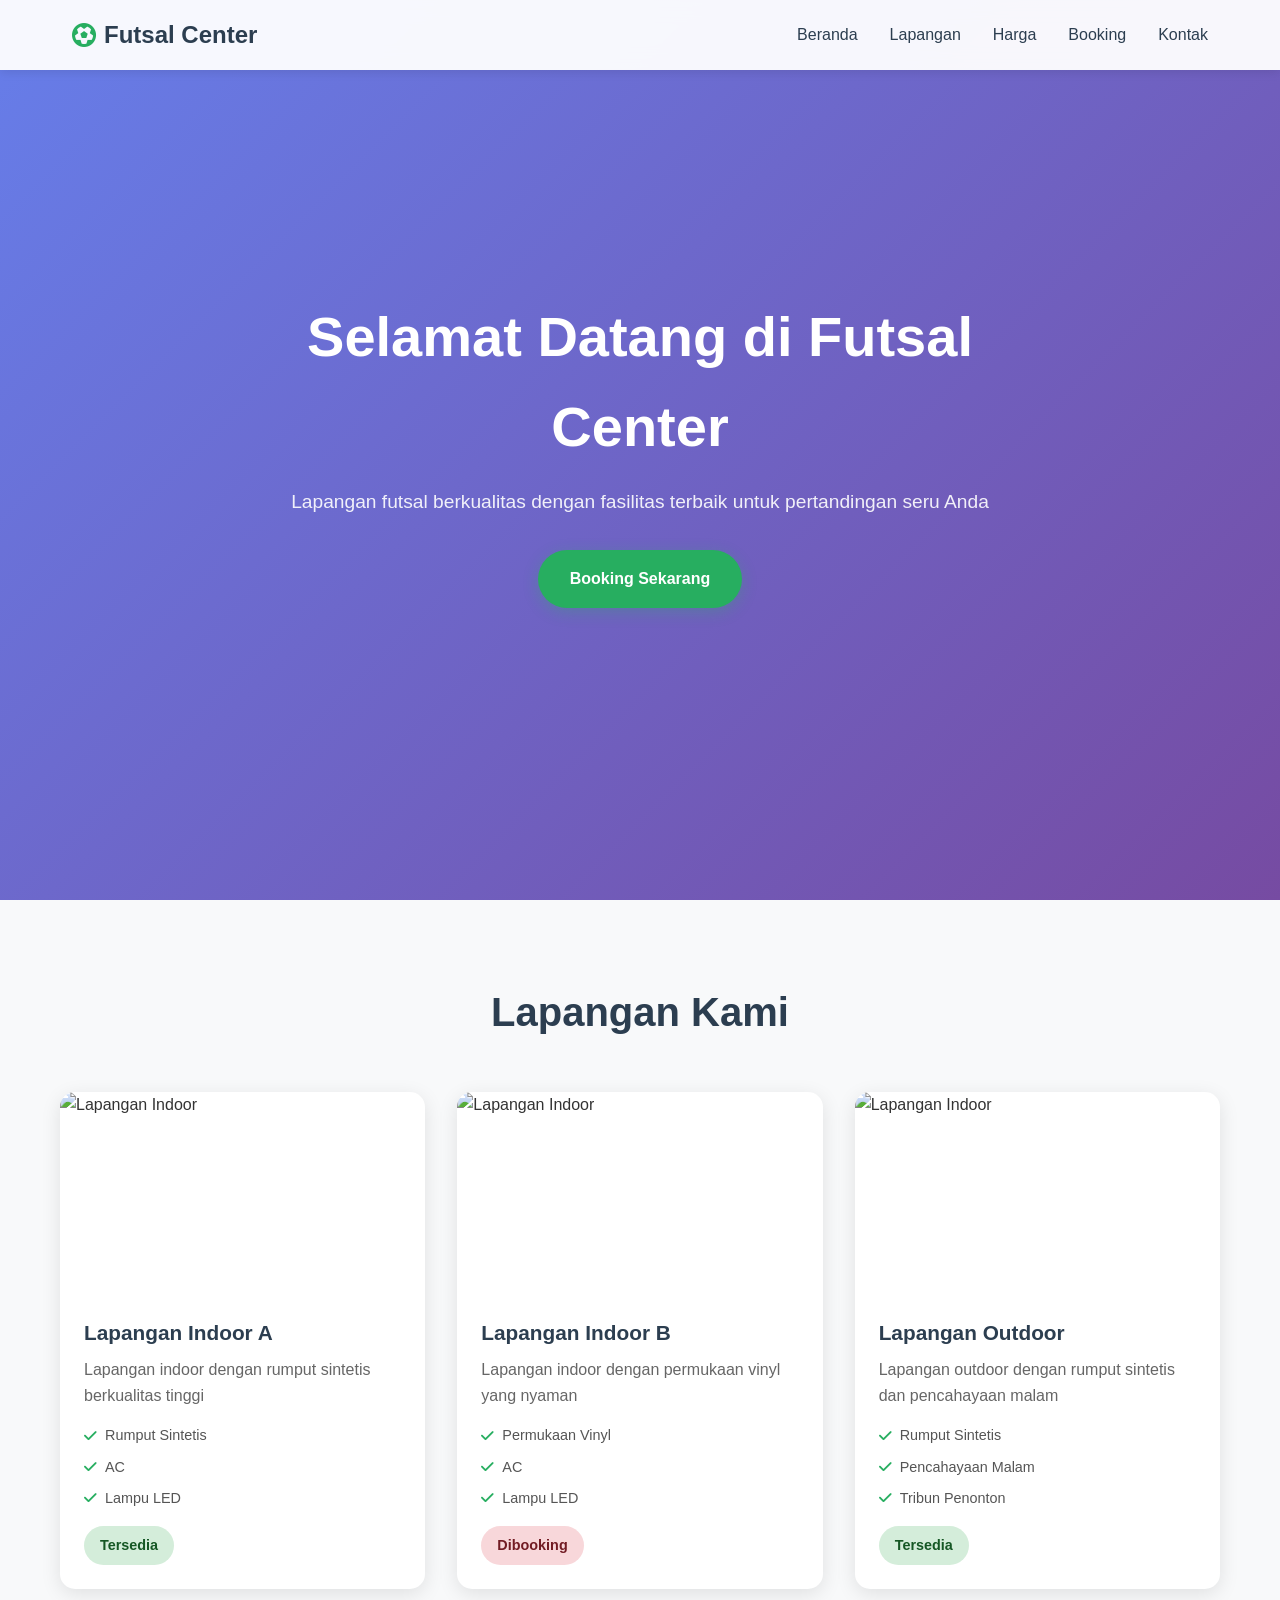
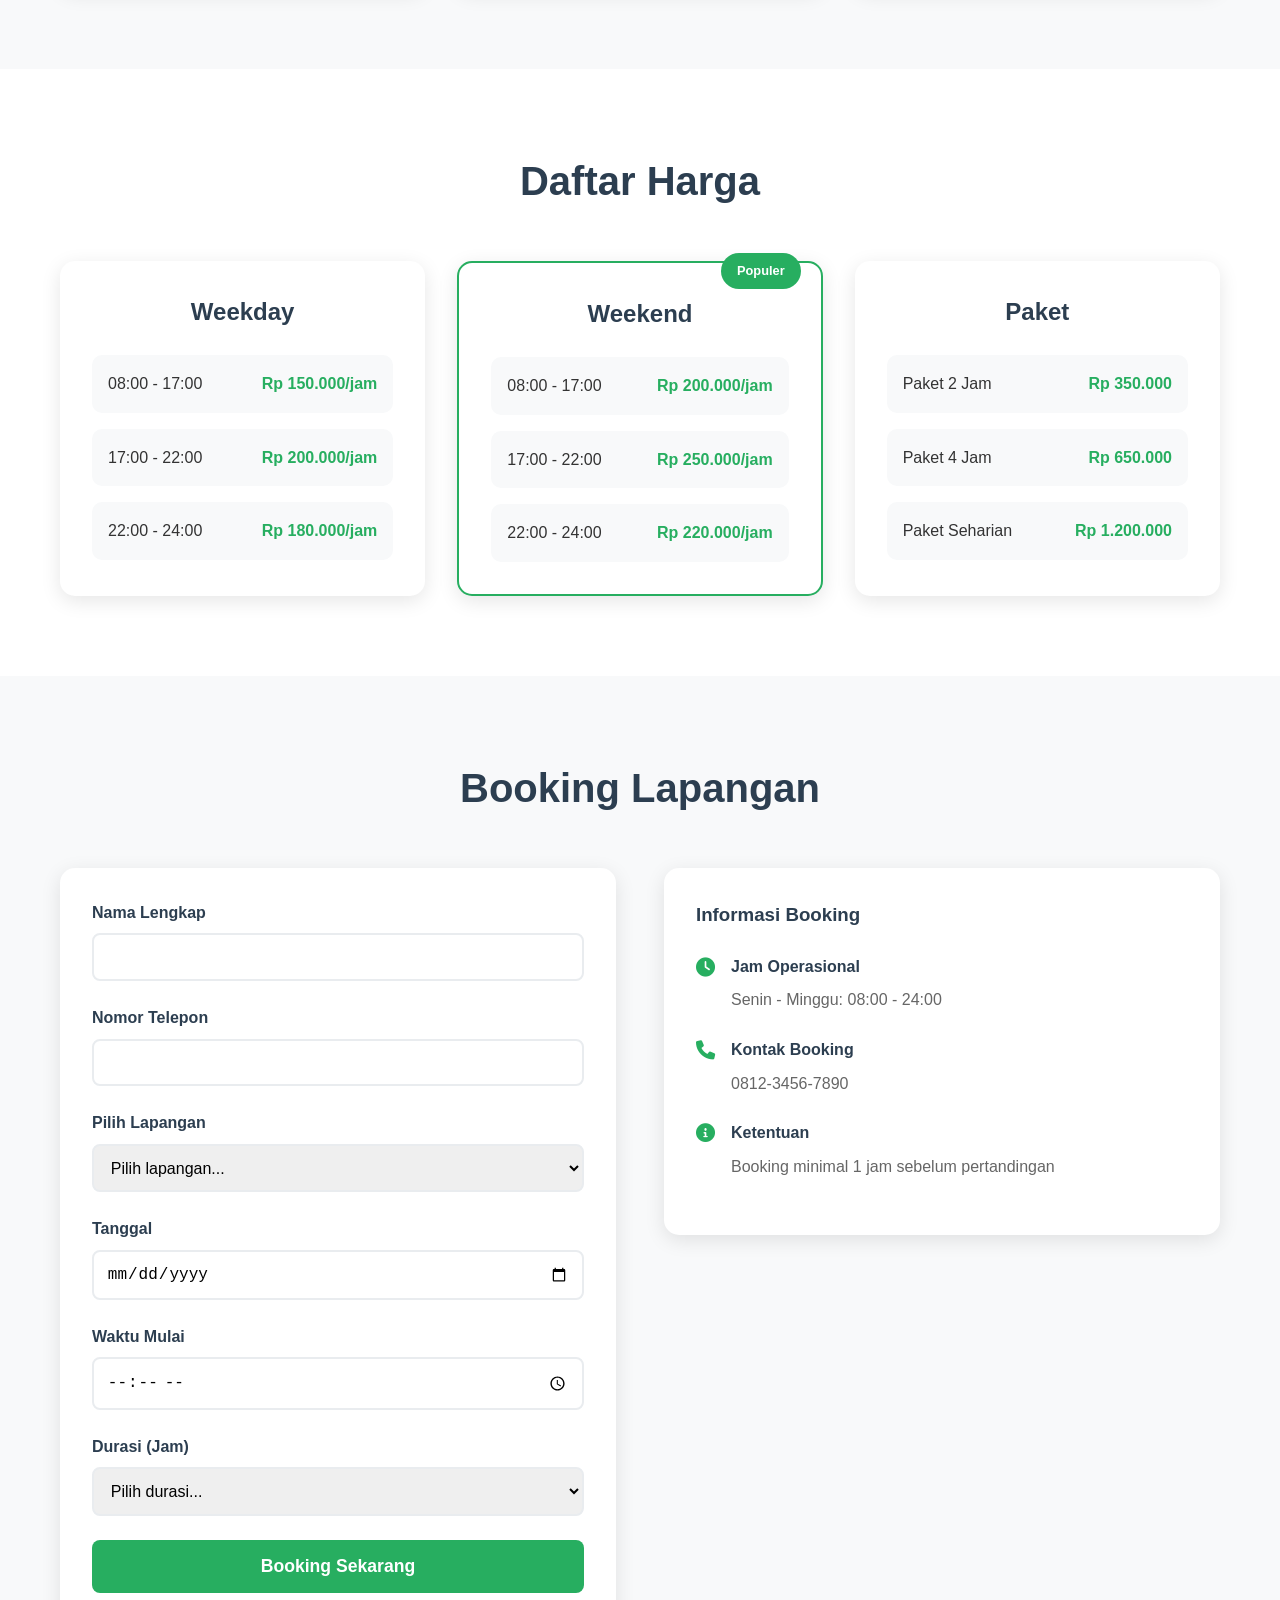
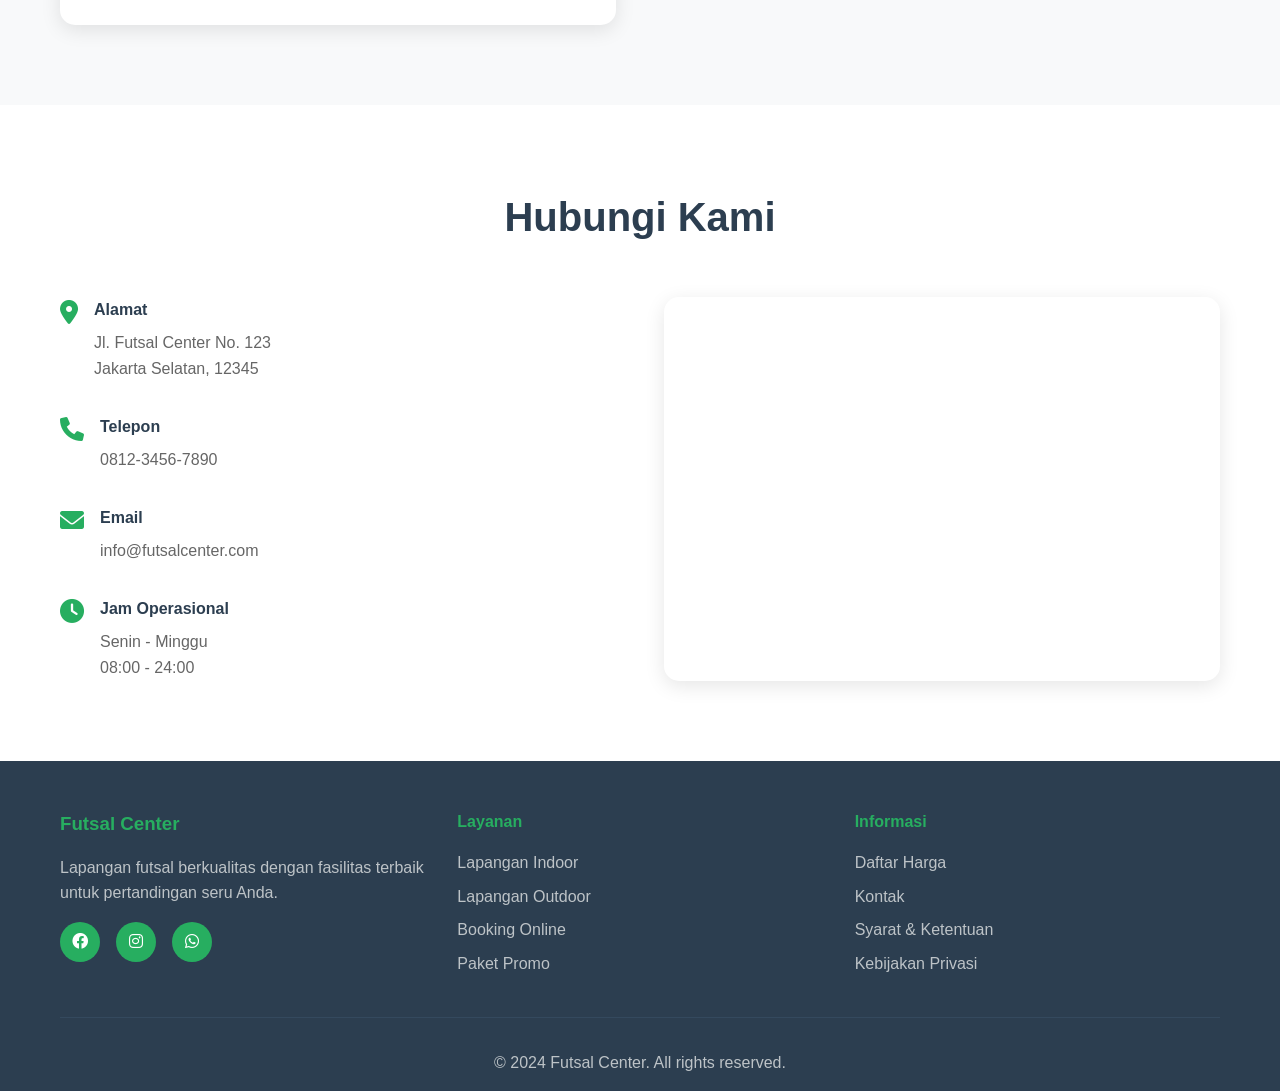
==== commit 4c5033c4: "Create Futsal Center website with responsive design and booking system Co-authored-by: firmanraiwan7" ====
--- a/index.html
+++ b/index.html
@@ -46,52 +46,49 @@
             <div class="lapangan-grid">
                 <div class="lapangan-card">
                     <div class="lapangan-image">
-                        <img src="https://images.unsplash.com/photo-1571019613454-1cb2f99b2d8b?ixlib=rb-4.0.3&ixid=M3wxMjA3fDB8MHxwaG90by1wYWdlfHx8fGVufDB8fHx8fA%3D%3D&auto=format&fit=crop&w=1000&q=80" alt="Lapangan Indoor">
+                        <img src="https://images.unsplash.com/photo-1571019613454-1cb2f99b2d8b?ixlib=rb-4.0.3&ixid=M3wxMjA3fDB8MHxwaG90by1wYWdlfHx8fGVufDB8fHx8fA%3D%3D&auto=format&fit=crop&w=2070&q=80" alt="Lapangan Indoor">
                     </div>
                     <div class="lapangan-info">
                         <h3>Lapangan Indoor A</h3>
                         <p>Lapangan indoor dengan rumput sintetis berkualitas tinggi</p>
-                        <ul>
-                            <li><i class="fas fa-check"></i> Rumput sintetis premium</li>
-                            <li><i class="fas fa-check"></i> Pencahayaan LED</li>
-                            <li><i class="fas fa-check"></i> AC & Ventilasi</li>
-                            <li><i class="fas fa-check"></i> Ruang ganti</li>
-                        </ul>
-                        <span class="status available">Tersedia</span>
+                        <div class="lapangan-features">
+                            <span><i class="fas fa-check"></i> Rumput Sintetis</span>
+                            <span><i class="fas fa-check"></i> AC</span>
+                            <span><i class="fas fa-check"></i> Lampu LED</span>
+                        </div>
+                        <div class="status available">Tersedia</div>
                     </div>
                 </div>
 
                 <div class="lapangan-card">
                     <div class="lapangan-image">
-                        <img src="https://images.unsplash.com/photo-1571019613454-1cb2f99b2d8b?ixlib=rb-4.0.3&ixid=M3wxMjA3fDB8MHxwaG90by1wYWdlfHx8fGVufDB8fHx8fA%3D%3D&auto=format&fit=crop&w=1000&q=80" alt="Lapangan Indoor">
+                        <img src="https://images.unsplash.com/photo-1571019613454-1cb2f99b2d8b?ixlib=rb-4.0.3&ixid=M3wxMjA3fDB8MHxwaG90by1wYWdlfHx8fGVufDB8fHx8fA%3D%3D&auto=format&fit=crop&w=2070&q=80" alt="Lapangan Indoor">
                     </div>
                     <div class="lapangan-info">
                         <h3>Lapangan Indoor B</h3>
                         <p>Lapangan indoor dengan permukaan vinyl yang nyaman</p>
-                        <ul>
-                            <li><i class="fas fa-check"></i> Permukaan vinyl</li>
-                            <li><i class="fas fa-check"></i> Pencahayaan LED</li>
-                            <li><i class="fas fa-check"></i> AC & Ventilasi</li>
-                            <li><i class="fas fa-check"></i> Ruang ganti</li>
-                        </ul>
-                        <span class="status booked">Dibooking</span>
+                        <div class="lapangan-features">
+                            <span><i class="fas fa-check"></i> Permukaan Vinyl</span>
+                            <span><i class="fas fa-check"></i> AC</span>
+                            <span><i class="fas fa-check"></i> Lampu LED</span>
+                        </div>
+                        <div class="status booked">Dibooking</div>
                     </div>
                 </div>
 
                 <div class="lapangan-card">
                     <div class="lapangan-image">
-                        <img src="https://images.unsplash.com/photo-1571019613454-1cb2f99b2d8b?ixlib=rb-4.0.3&ixid=M3wxMjA3fDB8MHxwaG90by1wYWdlfHx8fGVufDB8fHx8fA%3D%3D&auto=format&fit=crop&w=1000&q=80" alt="Lapangan Indoor">
+                        <img src="https://images.unsplash.com/photo-1571019613454-1cb2f99b2d8b?ixlib=rb-4.0.3&ixid=M3wxMjA3fDB8MHxwaG90by1wYWdlfHx8fGVufDB8fHx8fA%3D%3D&auto=format&fit=crop&w=2070&q=80" alt="Lapangan Indoor">
                     </div>
                     <div class="lapangan-info">
-                        <h3>Lapangan Indoor C</h3>
-                        <p>Lapangan indoor dengan rumput sintetis dan tribune</p>
-                        <ul>
-                            <li><i class="fas fa-check"></i> Rumput sintetis premium</li>
-                            <li><i class="fas fa-check"></i> Tribune penonton</li>
-                            <li><i class="fas fa-check"></i> Pencahayaan profesional</li>
-                            <li><i class="fas fa-check"></i> Ruang VIP</li>
-                        </ul>
-                        <span class="status available">Tersedia</span>
+                        <h3>Lapangan Outdoor</h3>
+                        <p>Lapangan outdoor dengan rumput sintetis dan pencahayaan malam</p>
+                        <div class="lapangan-features">
+                            <span><i class="fas fa-check"></i> Rumput Sintetis</span>
+                            <span><i class="fas fa-check"></i> Pencahayaan Malam</span>
+                            <span><i class="fas fa-check"></i> Tribun Penonton</span>
+                        </div>
+                        <div class="status available">Tersedia</div>
                     </div>
                 </div>
             </div>
@@ -105,50 +102,57 @@
             <div class="harga-grid">
                 <div class="harga-card">
                     <h3>Weekday</h3>
-                    <div class="harga">
-                        <span class="currency">Rp</span>
-                        <span class="amount">150.000</span>
-                        <span class="period">/jam</span>
-                    </div>
-                    <ul>
-                        <li>Senin - Jumat</li>
-                        <li>08:00 - 22:00</li>
-                        <li>Minimal booking 1 jam</li>
-                        <li>Gratis air mineral</li>
-                    </ul>
+                    <div class="harga-list">
+                        <div class="harga-item">
+                            <span>08:00 - 17:00</span>
+                            <span>Rp 150.000/jam</span>
+                        </div>
+                        <div class="harga-item">
+                            <span>17:00 - 22:00</span>
+                            <span>Rp 200.000/jam</span>
+                        </div>
+                        <div class="harga-item">
+                            <span>22:00 - 24:00</span>
+                            <span>Rp 180.000/jam</span>
+                        </div>
+                    </div>
                 </div>
 
                 <div class="harga-card featured">
-                    <div class="badge">Populer</div>
+                    <div class="featured-badge">Populer</div>
                     <h3>Weekend</h3>
-                    <div class="harga">
-                        <span class="currency">Rp</span>
-                        <span class="amount">200.000</span>
-                        <span class="period">/jam</span>
-                    </div>
-                    <ul>
-                        <li>Sabtu - Minggu</li>
-                        <li>08:00 - 22:00</li>
-                        <li>Minimal booking 1 jam</li>
-                        <li>Gratis air mineral</li>
-                        <li>Gratis jersey</li>
-                    </ul>
+                    <div class="harga-list">
+                        <div class="harga-item">
+                            <span>08:00 - 17:00</span>
+                            <span>Rp 200.000/jam</span>
+                        </div>
+                        <div class="harga-item">
+                            <span>17:00 - 22:00</span>
+                            <span>Rp 250.000/jam</span>
+                        </div>
+                        <div class="harga-item">
+                            <span>22:00 - 24:00</span>
+                            <span>Rp 220.000/jam</span>
+                        </div>
+                    </div>
                 </div>
 
                 <div class="harga-card">
-                    <h3>Malam</h3>
-                    <div class="harga">
-                        <span class="currency">Rp</span>
-                        <span class="amount">180.000</span>
-                        <span class="period">/jam</span>
-                    </div>
-                    <ul>
-                        <li>Setiap hari</li>
-                        <li>22:00 - 02:00</li>
-                        <li>Minimal booking 1 jam</li>
-                        <li>Gratis air mineral</li>
-                        <li>Pencahayaan khusus</li>
-                    </ul>
+                    <h3>Paket</h3>
+                    <div class="harga-list">
+                        <div class="harga-item">
+                            <span>Paket 2 Jam</span>
+                            <span>Rp 350.000</span>
+                        </div>
+                        <div class="harga-item">
+                            <span>Paket 4 Jam</span>
+                            <span>Rp 650.000</span>
+                        </div>
+                        <div class="harga-item">
+                            <span>Paket Seharian</span>
+                            <span>Rp 1.200.000</span>
+                        </div>
+                    </div>
                 </div>
             </div>
         </div>
@@ -159,52 +163,50 @@
         <div class="container">
             <h2>Booking Lapangan</h2>
             <div class="booking-container">
-                <div class="booking-form">
-                    <form id="bookingForm">
-                        <div class="form-group">
-                            <label for="nama">Nama Lengkap</label>
-                            <input type="text" id="nama" name="nama" required>
-                        </div>
-                        
-                        <div class="form-group">
-                            <label for="telepon">Nomor Telepon</label>
-                            <input type="tel" id="telepon" name="telepon" required>
-                        </div>
-                        
-                        <div class="form-group">
-                            <label for="lapangan">Pilih Lapangan</label>
-                            <select id="lapangan" name="lapangan" required>
-                                <option value="">Pilih lapangan</option>
-                                <option value="indoor-a">Lapangan Indoor A</option>
-                                <option value="indoor-b">Lapangan Indoor B</option>
-                                <option value="indoor-c">Lapangan Indoor C</option>
-                            </select>
-                        </div>
-                        
-                        <div class="form-group">
-                            <label for="tanggal">Tanggal</label>
-                            <input type="date" id="tanggal" name="tanggal" required>
-                        </div>
-                        
-                        <div class="form-group">
-                            <label for="waktu">Waktu Mulai</label>
-                            <input type="time" id="waktu" name="waktu" required>
-                        </div>
-                        
-                        <div class="form-group">
-                            <label for="durasi">Durasi (Jam)</label>
-                            <select id="durasi" name="durasi" required>
-                                <option value="">Pilih durasi</option>
-                                <option value="1">1 Jam</option>
-                                <option value="2">2 Jam</option>
-                                <option value="3">3 Jam</option>
-                                <option value="4">4 Jam</option>
-                            </select>
-                        </div>
-                        
-                        <button type="submit" class="submit-btn">Booking Sekarang</button>
-                    </form>
-                </div>
+                <form class="booking-form" id="bookingForm">
+                    <div class="form-group">
+                        <label for="nama">Nama Lengkap</label>
+                        <input type="text" id="nama" name="nama" required>
+                    </div>
+                    
+                    <div class="form-group">
+                        <label for="telepon">Nomor Telepon</label>
+                        <input type="tel" id="telepon" name="telepon" required>
+                    </div>
+                    
+                    <div class="form-group">
+                        <label for="lapangan">Pilih Lapangan</label>
+                        <select id="lapangan" name="lapangan" required>
+                            <option value="">Pilih lapangan...</option>
+                            <option value="indoor-a">Lapangan Indoor A</option>
+                            <option value="indoor-b">Lapangan Indoor B</option>
+                            <option value="outdoor">Lapangan Outdoor</option>
+                        </select>
+                    </div>
+                    
+                    <div class="form-group">
+                        <label for="tanggal">Tanggal</label>
+                        <input type="date" id="tanggal" name="tanggal" required>
+                    </div>
+                    
+                    <div class="form-group">
+                        <label for="waktu">Waktu Mulai</label>
+                        <input type="time" id="waktu" name="waktu" required>
+                    </div>
+                    
+                    <div class="form-group">
+                        <label for="durasi">Durasi (Jam)</label>
+                        <select id="durasi" name="durasi" required>
+                            <option value="">Pilih durasi...</option>
+                            <option value="1">1 Jam</option>
+                            <option value="2">2 Jam</option>
+                            <option value="3">3 Jam</option>
+                            <option value="4">4 Jam</option>
+                        </select>
+                    </div>
+                    
+                    <button type="submit" class="submit-btn">Booking Sekarang</button>
+                </form>
                 
                 <div class="booking-info">
                     <h3>Informasi Booking</h3>
@@ -212,36 +214,21 @@
                         <i class="fas fa-clock"></i>
                         <div>
                             <h4>Jam Operasional</h4>
-                            <p>08:00 - 02:00 (Setiap Hari)</p>
-                        </div>
-                    </div>
-                    
+                            <p>Senin - Minggu: 08:00 - 24:00</p>
+                        </div>
+                    </div>
                     <div class="info-item">
                         <i class="fas fa-phone"></i>
                         <div>
-                            <h4>Telepon</h4>
+                            <h4>Kontak Booking</h4>
                             <p>0812-3456-7890</p>
                         </div>
                     </div>
-                    
-                    <div class="info-item">
-                        <i class="fas fa-map-marker-alt"></i>
-                        <div>
-                            <h4>Alamat</h4>
-                            <p>Jl. Futsal No. 123, Jakarta Selatan</p>
-                        </div>
-                    </div>
-                    
                     <div class="info-item">
                         <i class="fas fa-info-circle"></i>
                         <div>
                             <h4>Ketentuan</h4>
-                            <ul>
-                                <li>Booking minimal 1 jam</li>
-                                <li>DP 50% saat booking</li>
-                                <li>Pembayaran lunas saat check-in</li>
-                                <li>Pembatalan maksimal 2 jam sebelum jadwal</li>
-                            </ul>
+                            <p>Booking minimal 1 jam sebelum pertandingan</p>
                         </div>
                     </div>
                 </div>
@@ -255,69 +242,45 @@
             <h2>Hubungi Kami</h2>
             <div class="kontak-grid">
                 <div class="kontak-info">
-                    <h3>Informasi Kontak</h3>
+                    <div class="kontak-item">
+                        <i class="fas fa-map-marker-alt"></i>
+                        <div>
+                            <h4>Alamat</h4>
+                            <p>Jl. Futsal Center No. 123<br>Jakarta Selatan, 12345</p>
+                        </div>
+                    </div>
                     <div class="kontak-item">
                         <i class="fas fa-phone"></i>
                         <div>
                             <h4>Telepon</h4>
                             <p>0812-3456-7890</p>
-                            <p>021-1234-5678</p>
-                        </div>
-                    </div>
-                    
+                        </div>
+                    </div>
                     <div class="kontak-item">
                         <i class="fas fa-envelope"></i>
                         <div>
                             <h4>Email</h4>
                             <p>info@futsalcenter.com</p>
-                            <p>booking@futsalcenter.com</p>
-                        </div>
-                    </div>
-                    
-                    <div class="kontak-item">
-                        <i class="fas fa-map-marker-alt"></i>
-                        <div>
-                            <h4>Alamat</h4>
-                            <p>Jl. Futsal No. 123</p>
-                            <p>Jakarta Selatan, 12345</p>
-                        </div>
-                    </div>
-                    
+                        </div>
+                    </div>
                     <div class="kontak-item">
                         <i class="fas fa-clock"></i>
                         <div>
                             <h4>Jam Operasional</h4>
-                            <p>Senin - Minggu</p>
-                            <p>08:00 - 02:00</p>
+                            <p>Senin - Minggu<br>08:00 - 24:00</p>
                         </div>
                     </div>
                 </div>
                 
-                <div class="kontak-form">
-                    <h3>Kirim Pesan</h3>
-                    <form id="kontakForm">
-                        <div class="form-group">
-                            <label for="kontak-nama">Nama</label>
-                            <input type="text" id="kontak-nama" name="kontak-nama" required>
-                        </div>
-                        
-                        <div class="form-group">
-                            <label for="kontak-email">Email</label>
-                            <input type="email" id="kontak-email" name="kontak-email" required>
-                        </div>
-                        
-                        <div class="form-group">
-                            <label for="kontak-subjek">Subjek</label>
-                            <input type="text" id="kontak-subjek" name="kontak-subjek" required>
-                        </div>
-                        
-                        <div class="form-group">
-                            <label for="kontak-pesan">Pesan</label>
-                            <textarea id="kontak-pesan" name="kontak-pesan" rows="5" required></textarea>
-                        </div>
-                        
-                        <button type="submit" class="submit-btn">Kirim Pesan</button>
-                    </form>
+                <div class="map-container">
+                    <iframe 
+                        src="https://www.google.com/maps/embed?pb=!1m18!1m12!1m3!1d3966.6666666666667!2d106.82222222222222!3d-6.175!2m3!1f0!2f0!3f0!3m2!1i1024!2i768!4f13.1!3m3!1m2!1s0x0%3A0x0!2zNsKwMTAnMzAuMCJTIDEwNsKwNDknMjAuMCJF!5e0!3m2!1sen!2sid!4v1234567890"
+                        width="100%" 
+                        height="300" 
+                        style="border:0;" 
+                        allowfullscreen="" 
+                        loading="lazy">
+                    </iframe>
                 </div>
             </div>
         </div>
@@ -333,40 +296,28 @@
                     <div class="social-links">
                         <a href="#"><i class="fab fa-facebook"></i></a>
                         <a href="#"><i class="fab fa-instagram"></i></a>
-                        <a href="#"><i class="fab fa-twitter"></i></a>
-                        <a href="#"><i class="fab fa-youtube"></i></a>
-                    </div>
-                </div>
-                
+                        <a href="#"><i class="fab fa-whatsapp"></i></a>
+                    </div>
+                </div>
                 <div class="footer-section">
-                    <h3>Layanan</h3>
+                    <h4>Layanan</h4>
                     <ul>
                         <li><a href="#lapangan">Lapangan Indoor</a></li>
+                        <li><a href="#lapangan">Lapangan Outdoor</a></li>
                         <li><a href="#booking">Booking Online</a></li>
+                        <li><a href="#harga">Paket Promo</a></li>
+                    </ul>
+                </div>
+                <div class="footer-section">
+                    <h4>Informasi</h4>
+                    <ul>
                         <li><a href="#harga">Daftar Harga</a></li>
                         <li><a href="#kontak">Kontak</a></li>
+                        <li><a href="#">Syarat & Ketentuan</a></li>
+                        <li><a href="#">Kebijakan Privasi</a></li>
                     </ul>
                 </div>
-                
-                <div class="footer-section">
-                    <h3>Fasilitas</h3>
-                    <ul>
-                        <li>Rumput Sintetis Premium</li>
-                        <li>Pencahayaan LED</li>
-                        <li>AC & Ventilasi</li>
-                        <li>Ruang Ganti</li>
-                        <li>Parkir Luas</li>
-                    </ul>
-                </div>
-                
-                <div class="footer-section">
-                    <h3>Kontak</h3>
-                    <p><i class="fas fa-phone"></i> 0812-3456-7890</p>
-                    <p><i class="fas fa-envelope"></i> info@futsalcenter.com</p>
-                    <p><i class="fas fa-map-marker-alt"></i> Jl. Futsal No. 123, Jakarta Selatan</p>
-                </div>
-            </div>
-            
+            </div>
             <div class="footer-bottom">
                 <p>&copy; 2024 Futsal Center. All rights reserved.</p>
             </div>
--- a/styles.css
+++ b/styles.css
@@ -3,10 +3,6 @@
     margin: 0;
     padding: 0;
     box-sizing: border-box;
-}
-
-html {
-    scroll-behavior: smooth;
 }
 
 body {
@@ -30,8 +26,7 @@
     background: rgba(255, 255, 255, 0.95);
     backdrop-filter: blur(10px);
     z-index: 1000;
-    box-shadow: 0 2px 20px rgba(0, 0, 0, 0.1);
-    transition: all 0.3s ease;
+    box-shadow: 0 2px 10px rgba(0, 0, 0, 0.1);
 }
 
 .navbar {
@@ -67,26 +62,10 @@
     color: #2c3e50;
     font-weight: 500;
     transition: color 0.3s ease;
-    position: relative;
 }
 
 .nav-link:hover {
     color: #27ae60;
-}
-
-.nav-link::after {
-    content: '';
-    position: absolute;
-    width: 0;
-    height: 2px;
-    bottom: -5px;
-    left: 0;
-    background-color: #27ae60;
-    transition: width 0.3s ease;
-}
-
-.nav-link:hover::after {
-    width: 100%;
 }
 
 .hamburger {
@@ -123,7 +102,7 @@
     left: 0;
     right: 0;
     bottom: 0;
-    background: url('https://images.unsplash.com/photo-1571019613454-1cb2f99b2d8b?ixlib=rb-4.0.3&auto=format&fit=crop&w=2000&q=80') center/cover;
+    background: url('https://images.unsplash.com/photo-1571019613454-1cb2f99b2d8b?ixlib=rb-4.0.3&auto=format&fit=crop&w=2070&q=80') center/cover;
     opacity: 0.3;
     z-index: 1;
 }
@@ -132,14 +111,13 @@
     position: relative;
     z-index: 2;
     max-width: 800px;
-    padding: 0 20px;
+    padding: 0 2rem;
 }
 
 .hero h1 {
     font-size: 3.5rem;
     margin-bottom: 1rem;
     font-weight: 700;
-    text-shadow: 2px 2px 4px rgba(0, 0, 0, 0.3);
 }
 
 .hero p {
@@ -150,13 +128,12 @@
 
 .cta-button {
     display: inline-block;
-    padding: 1rem 2rem;
     background: #27ae60;
     color: white;
+    padding: 1rem 2rem;
     text-decoration: none;
     border-radius: 50px;
     font-weight: 600;
-    font-size: 1.1rem;
     transition: all 0.3s ease;
     box-shadow: 0 4px 15px rgba(39, 174, 96, 0.3);
 }
@@ -169,7 +146,7 @@
 
 /* Section Styles */
 section {
-    padding: 80px 0;
+    padding: 5rem 0;
 }
 
 section h2 {
@@ -177,19 +154,6 @@
     font-size: 2.5rem;
     margin-bottom: 3rem;
     color: #2c3e50;
-    position: relative;
-}
-
-section h2::after {
-    content: '';
-    position: absolute;
-    bottom: -10px;
-    left: 50%;
-    transform: translateX(-50%);
-    width: 80px;
-    height: 4px;
-    background: linear-gradient(90deg, #27ae60, #3498db);
-    border-radius: 2px;
 }
 
 /* Lapangan Section */
@@ -201,24 +165,23 @@
     display: grid;
     grid-template-columns: repeat(auto-fit, minmax(350px, 1fr));
     gap: 2rem;
-    margin-top: 3rem;
 }
 
 .lapangan-card {
     background: white;
     border-radius: 15px;
     overflow: hidden;
-    box-shadow: 0 10px 30px rgba(0, 0, 0, 0.1);
+    box-shadow: 0 5px 20px rgba(0, 0, 0, 0.1);
     transition: transform 0.3s ease, box-shadow 0.3s ease;
 }
 
 .lapangan-card:hover {
-    transform: translateY(-10px);
-    box-shadow: 0 20px 40px rgba(0, 0, 0, 0.15);
+    transform: translateY(-5px);
+    box-shadow: 0 10px 30px rgba(0, 0, 0, 0.15);
 }
 
 .lapangan-image {
-    height: 250px;
+    height: 200px;
     overflow: hidden;
 }
 
@@ -230,40 +193,41 @@
 }
 
 .lapangan-card:hover .lapangan-image img {
-    transform: scale(1.1);
+    transform: scale(1.05);
 }
 
 .lapangan-info {
-    padding: 2rem;
+    padding: 1.5rem;
 }
 
 .lapangan-info h3 {
-    font-size: 1.5rem;
-    margin-bottom: 1rem;
+    font-size: 1.3rem;
+    margin-bottom: 0.5rem;
     color: #2c3e50;
 }
 
 .lapangan-info p {
     color: #666;
-    margin-bottom: 1.5rem;
-}
-
-.lapangan-info ul {
-    list-style: none;
-    margin-bottom: 1.5rem;
-}
-
-.lapangan-info li {
+    margin-bottom: 1rem;
+}
+
+.lapangan-features {
+    display: flex;
+    flex-direction: column;
+    gap: 0.5rem;
+    margin-bottom: 1rem;
+}
+
+.lapangan-features span {
     display: flex;
     align-items: center;
-    margin-bottom: 0.5rem;
+    font-size: 0.9rem;
     color: #555;
 }
 
-.lapangan-info li i {
+.lapangan-features i {
     color: #27ae60;
     margin-right: 0.5rem;
-    font-size: 0.9rem;
 }
 
 .status {
@@ -272,7 +236,6 @@
     border-radius: 25px;
     font-size: 0.9rem;
     font-weight: 600;
-    text-transform: uppercase;
 }
 
 .status.available {
@@ -286,26 +249,19 @@
 }
 
 /* Harga Section */
-.harga-section {
-    background: white;
-}
-
 .harga-grid {
     display: grid;
     grid-template-columns: repeat(auto-fit, minmax(300px, 1fr));
     gap: 2rem;
-    margin-top: 3rem;
 }
 
 .harga-card {
     background: white;
     border-radius: 15px;
-    padding: 2.5rem 2rem;
-    text-align: center;
-    box-shadow: 0 10px 30px rgba(0, 0, 0, 0.1);
+    padding: 2rem;
+    box-shadow: 0 5px 20px rgba(0, 0, 0, 0.1);
     position: relative;
     transition: transform 0.3s ease;
-    border: 2px solid transparent;
 }
 
 .harga-card:hover {
@@ -313,20 +269,19 @@
 }
 
 .harga-card.featured {
-    border-color: #27ae60;
+    border: 2px solid #27ae60;
     transform: scale(1.05);
 }
 
-.badge {
+.featured-badge {
     position: absolute;
-    top: -15px;
-    left: 50%;
-    transform: translateX(-50%);
+    top: -10px;
+    right: 20px;
     background: #27ae60;
     color: white;
-    padding: 0.5rem 1.5rem;
+    padding: 0.5rem 1rem;
     border-radius: 25px;
-    font-size: 0.9rem;
+    font-size: 0.8rem;
     font-weight: 600;
 }
 
@@ -334,41 +289,28 @@
     font-size: 1.5rem;
     margin-bottom: 1.5rem;
     color: #2c3e50;
-}
-
-.harga {
-    margin-bottom: 2rem;
-}
-
-.currency {
-    font-size: 1.2rem;
-    color: #666;
-}
-
-.amount {
-    font-size: 3rem;
-    font-weight: 700;
-    color: #27ae60;
-}
-
-.period {
-    font-size: 1rem;
-    color: #666;
-}
-
-.harga-card ul {
-    list-style: none;
-    text-align: left;
-}
-
-.harga-card li {
-    padding: 0.5rem 0;
-    border-bottom: 1px solid #eee;
-    color: #555;
-}
-
-.harga-card li:last-child {
-    border-bottom: none;
+    text-align: center;
+}
+
+.harga-list {
+    display: flex;
+    flex-direction: column;
+    gap: 1rem;
+}
+
+.harga-item {
+    display: flex;
+    justify-content: space-between;
+    align-items: center;
+    padding: 1rem;
+    background: #f8f9fa;
+    border-radius: 10px;
+    font-weight: 500;
+}
+
+.harga-item span:last-child {
+    color: #27ae60;
+    font-weight: 600;
 }
 
 /* Booking Section */
@@ -380,14 +322,14 @@
     display: grid;
     grid-template-columns: 1fr 1fr;
     gap: 3rem;
-    margin-top: 3rem;
+    align-items: start;
 }
 
 .booking-form {
     background: white;
-    padding: 2.5rem;
+    padding: 2rem;
     border-radius: 15px;
-    box-shadow: 0 10px 30px rgba(0, 0, 0, 0.1);
+    box-shadow: 0 5px 20px rgba(0, 0, 0, 0.1);
 }
 
 .form-group {
@@ -402,10 +344,9 @@
 }
 
 .form-group input,
-.form-group select,
-.form-group textarea {
+.form-group select {
     width: 100%;
-    padding: 0.8rem 1rem;
+    padding: 0.8rem;
     border: 2px solid #e9ecef;
     border-radius: 8px;
     font-size: 1rem;
@@ -413,17 +354,16 @@
 }
 
 .form-group input:focus,
-.form-group select:focus,
-.form-group textarea:focus {
+.form-group select:focus {
     outline: none;
     border-color: #27ae60;
 }
 
 .submit-btn {
     width: 100%;
-    padding: 1rem;
     background: #27ae60;
     color: white;
+    padding: 1rem;
     border: none;
     border-radius: 8px;
     font-size: 1.1rem;
@@ -438,25 +378,25 @@
 
 .booking-info {
     background: white;
-    padding: 2.5rem;
+    padding: 2rem;
     border-radius: 15px;
-    box-shadow: 0 10px 30px rgba(0, 0, 0, 0.1);
+    box-shadow: 0 5px 20px rgba(0, 0, 0, 0.1);
 }
 
 .booking-info h3 {
-    margin-bottom: 2rem;
+    margin-bottom: 1.5rem;
     color: #2c3e50;
 }
 
 .info-item {
     display: flex;
     align-items: flex-start;
-    margin-bottom: 2rem;
+    margin-bottom: 1.5rem;
 }
 
 .info-item i {
-    font-size: 1.5rem;
-    color: #27ae60;
+    color: #27ae60;
+    font-size: 1.2rem;
     margin-right: 1rem;
     margin-top: 0.2rem;
 }
@@ -466,52 +406,31 @@
     color: #2c3e50;
 }
 
-.info-item p,
-.info-item ul {
+.info-item p {
     color: #666;
 }
 
-.info-item ul {
-    list-style: none;
-    padding-left: 0;
-}
-
-.info-item li {
-    margin-bottom: 0.3rem;
-}
-
 /* Kontak Section */
-.kontak-section {
-    background: white;
-}
-
 .kontak-grid {
     display: grid;
     grid-template-columns: 1fr 1fr;
     gap: 3rem;
-    margin-top: 3rem;
 }
 
 .kontak-info {
-    background: #f8f9fa;
-    padding: 2.5rem;
-    border-radius: 15px;
-}
-
-.kontak-info h3 {
-    margin-bottom: 2rem;
-    color: #2c3e50;
+    display: flex;
+    flex-direction: column;
+    gap: 2rem;
 }
 
 .kontak-item {
     display: flex;
     align-items: flex-start;
-    margin-bottom: 2rem;
 }
 
 .kontak-item i {
+    color: #27ae60;
     font-size: 1.5rem;
-    color: #27ae60;
     margin-right: 1rem;
     margin-top: 0.2rem;
 }
@@ -523,19 +442,12 @@
 
 .kontak-item p {
     color: #666;
-    margin-bottom: 0.2rem;
-}
-
-.kontak-form {
-    background: white;
-    padding: 2.5rem;
+}
+
+.map-container {
     border-radius: 15px;
-    box-shadow: 0 10px 30px rgba(0, 0, 0, 0.1);
-}
-
-.kontak-form h3 {
-    margin-bottom: 2rem;
-    color: #2c3e50;
+    overflow: hidden;
+    box-shadow: 0 5px 20px rgba(0, 0, 0, 0.1);
 }
 
 /* Footer */
@@ -552,35 +464,38 @@
     margin-bottom: 2rem;
 }
 
-.footer-section h3 {
+.footer-section h3,
+.footer-section h4 {
     margin-bottom: 1rem;
     color: #27ae60;
 }
 
-.footer-section p,
-.footer-section li {
-    margin-bottom: 0.5rem;
+.footer-section p {
     color: #bdc3c7;
+    margin-bottom: 1rem;
 }
 
 .footer-section ul {
     list-style: none;
 }
 
-.footer-section a {
+.footer-section ul li {
+    margin-bottom: 0.5rem;
+}
+
+.footer-section ul li a {
     color: #bdc3c7;
     text-decoration: none;
     transition: color 0.3s ease;
 }
 
-.footer-section a:hover {
+.footer-section ul li a:hover {
     color: #27ae60;
 }
 
 .social-links {
     display: flex;
     gap: 1rem;
-    margin-top: 1rem;
 }
 
 .social-links a {
@@ -611,7 +526,7 @@
     .hamburger {
         display: flex;
     }
-    
+
     .nav-menu {
         position: fixed;
         left: -100%;
@@ -624,40 +539,41 @@
         box-shadow: 0 10px 27px rgba(0, 0, 0, 0.05);
         padding: 2rem 0;
     }
-    
+
     .nav-menu.active {
         left: 0;
     }
-    
+
     .hero h1 {
         font-size: 2.5rem;
     }
-    
+
     .hero p {
         font-size: 1rem;
     }
-    
+
     .booking-container,
     .kontak-grid {
         grid-template-columns: 1fr;
-    }
-    
+        gap: 2rem;
+    }
+
     .lapangan-grid {
         grid-template-columns: 1fr;
     }
-    
+
     .harga-grid {
         grid-template-columns: 1fr;
     }
-    
+
     .harga-card.featured {
         transform: none;
     }
-    
+
     section {
-        padding: 60px 0;
-    }
-    
+        padding: 3rem 0;
+    }
+
     section h2 {
         font-size: 2rem;
     }
@@ -667,66 +583,41 @@
     .navbar {
         padding: 1rem;
     }
-    
+
     .hero h1 {
         font-size: 2rem;
     }
-    
+
     .container {
         padding: 0 15px;
     }
-    
+
     .booking-form,
-    .booking-info,
-    .kontak-info,
-    .kontak-form {
+    .booking-info {
         padding: 1.5rem;
     }
 }
 
-/* Animation Classes */
-.fade-in {
-    opacity: 0;
-    transform: translateY(30px);
-    transition: opacity 0.6s ease, transform 0.6s ease;
-}
-
-.fade-in.visible {
-    opacity: 1;
-    transform: translateY(0);
-}
-
-/* Loading Animation */
-.loading {
-    display: inline-block;
-    width: 20px;
-    height: 20px;
-    border: 3px solid rgba(255, 255, 255, 0.3);
-    border-radius: 50%;
-    border-top-color: #fff;
-    animation: spin 1s ease-in-out infinite;
-}
-
-@keyframes spin {
-    to { transform: rotate(360deg); }
-}
-
-/* Success/Error Messages */
-.message {
-    padding: 1rem;
-    border-radius: 8px;
-    margin-bottom: 1rem;
-    font-weight: 500;
-}
-
-.message.success {
-    background: #d4edda;
-    color: #155724;
-    border: 1px solid #c3e6cb;
-}
-
-.message.error {
-    background: #f8d7da;
-    color: #721c24;
-    border: 1px solid #f5c6cb;
+/* Animation */
+@keyframes fadeInUp {
+    from {
+        opacity: 0;
+        transform: translateY(30px);
+    }
+    to {
+        opacity: 1;
+        transform: translateY(0);
+    }
+}
+
+.lapangan-card,
+.harga-card,
+.booking-form,
+.booking-info {
+    animation: fadeInUp 0.6s ease-out;
+}
+
+/* Smooth Scrolling */
+html {
+    scroll-behavior: smooth;
 }
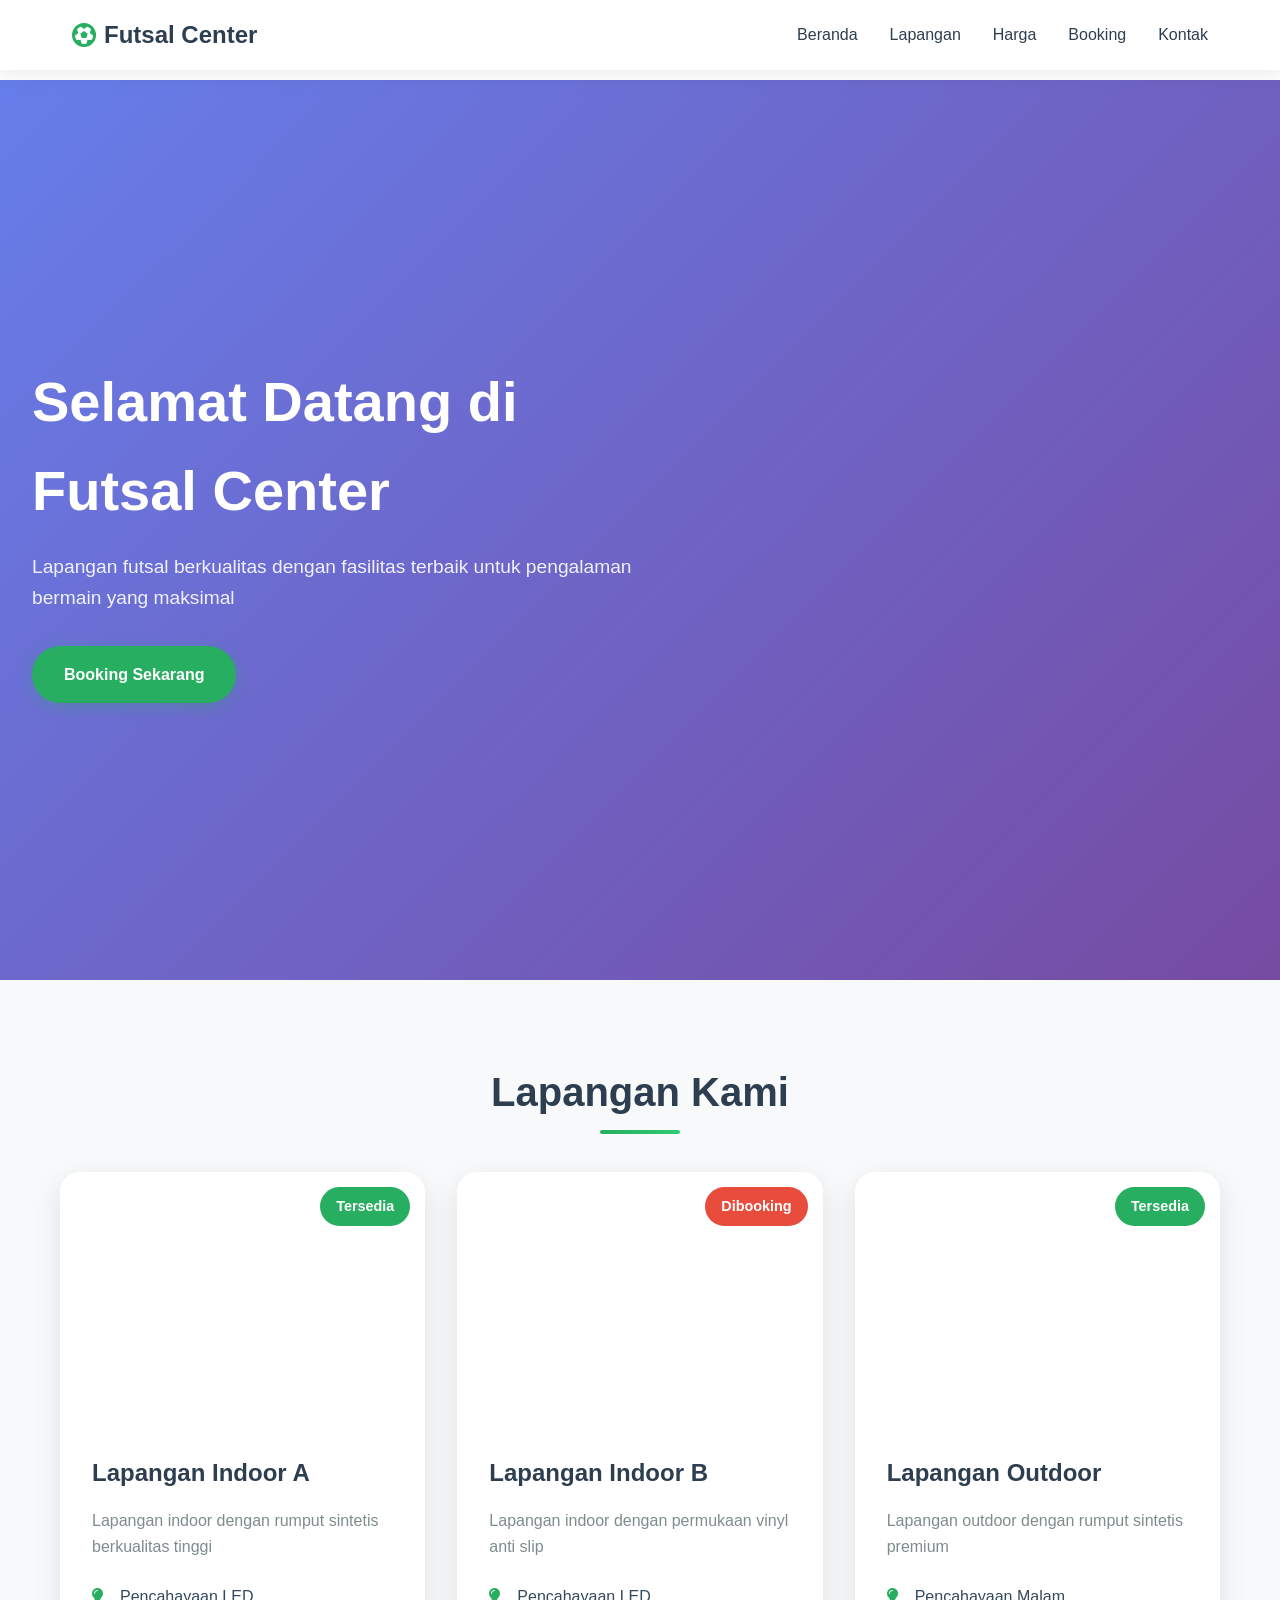
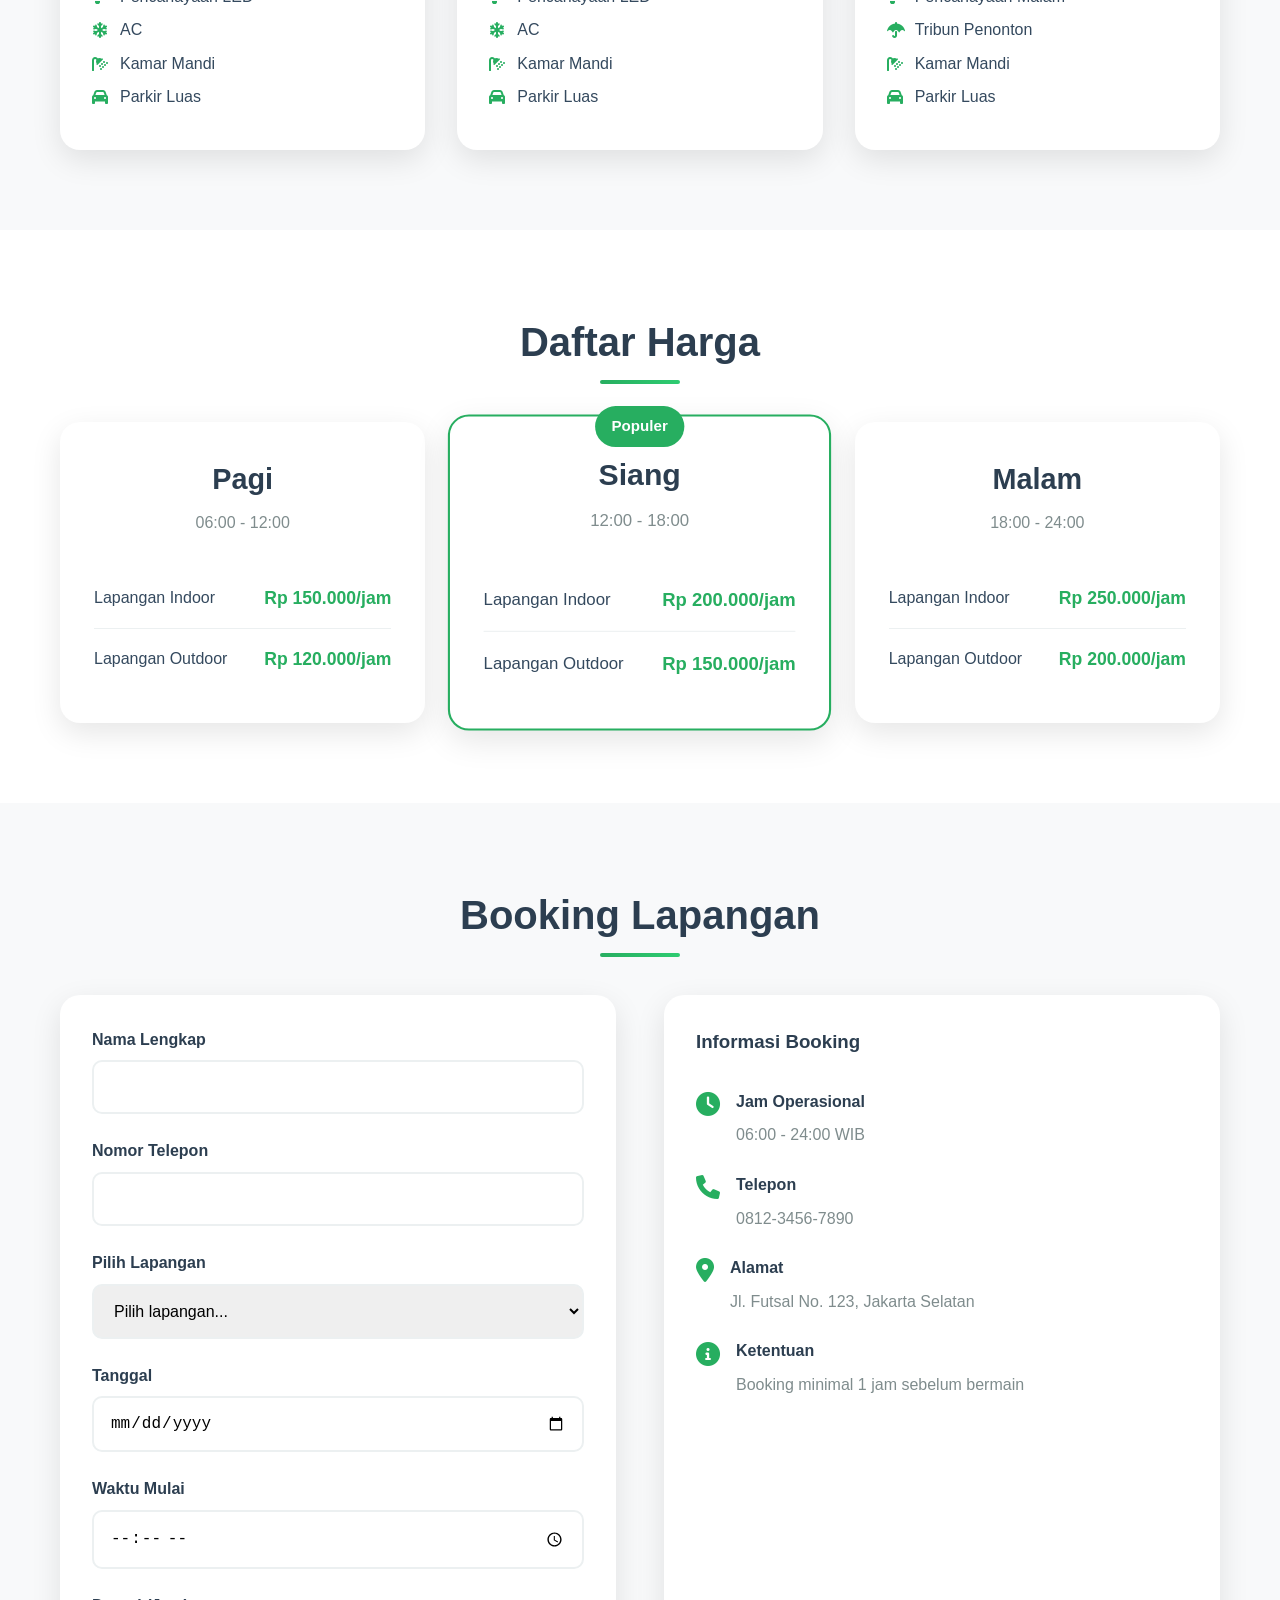
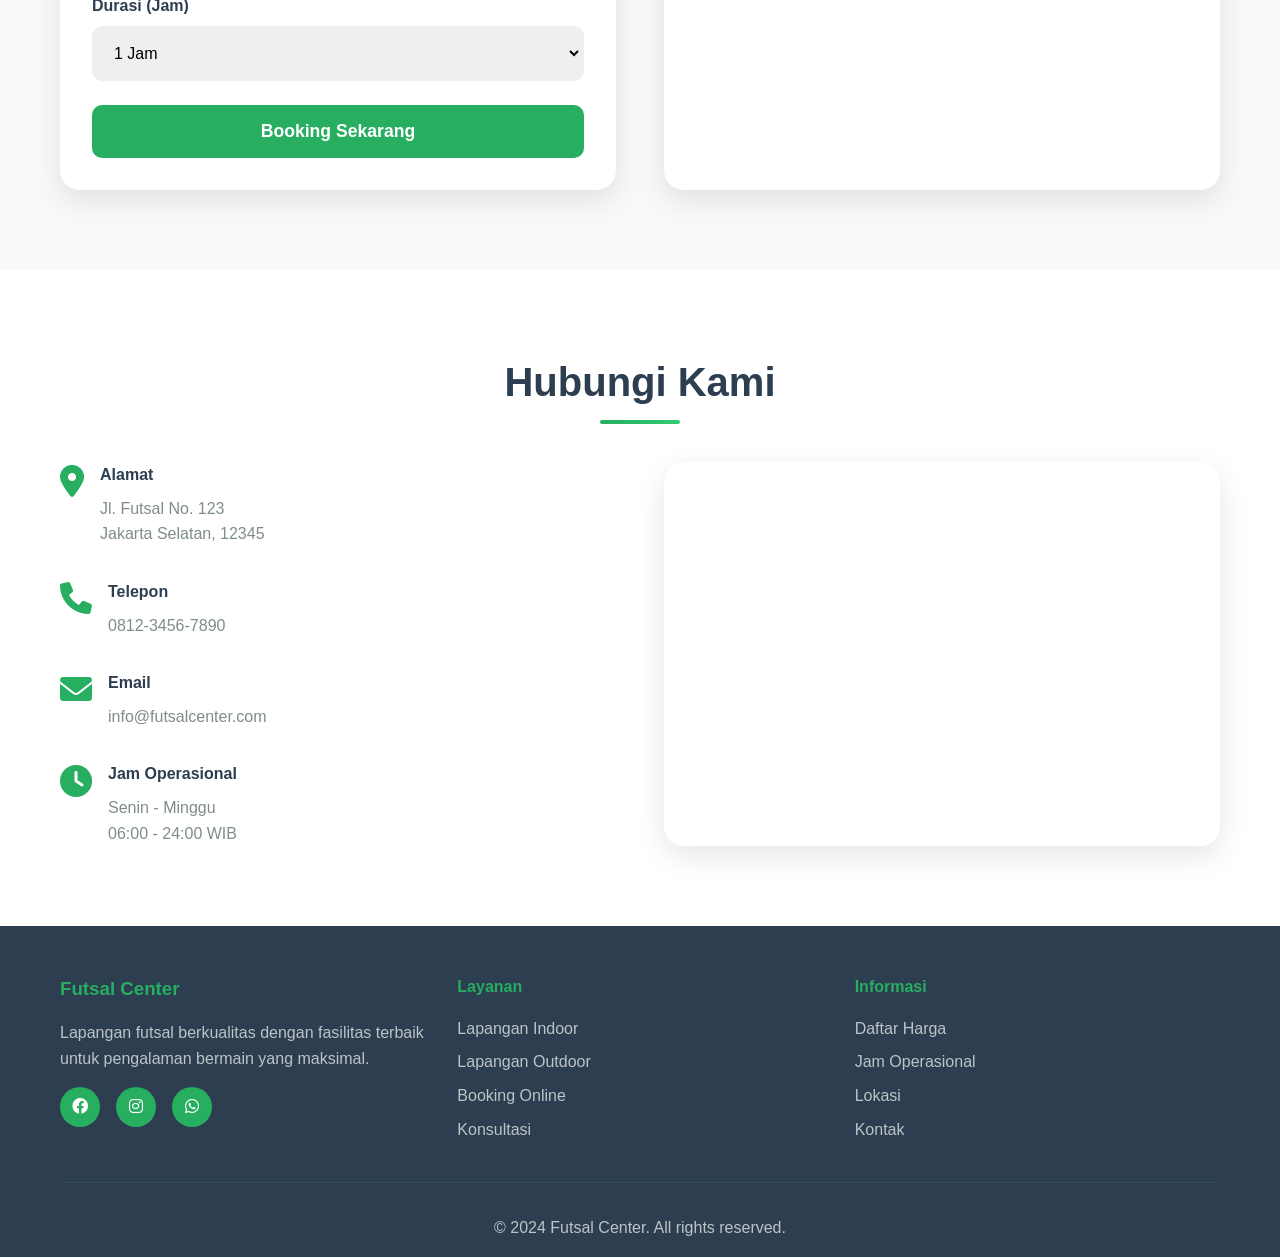
==== commit 9f298a35: "Create complete Futsal Center website with responsive design and booking system Co-authored-by: firm" ====
--- a/index.html
+++ b/index.html
@@ -34,8 +34,11 @@
     <section id="home" class="hero">
         <div class="hero-content">
             <h1>Selamat Datang di Futsal Center</h1>
-            <p>Lapangan futsal berkualitas dengan fasilitas terbaik untuk pertandingan seru Anda</p>
+            <p>Lapangan futsal berkualitas dengan fasilitas terbaik untuk pengalaman bermain yang maksimal</p>
             <a href="#booking" class="cta-button">Booking Sekarang</a>
+        </div>
+        <div class="hero-image">
+            <img src="https://images.unsplash.com/photo-1571019613454-1cb2f99b2d8b?ixlib=rb-4.0.3&ixid=M3wxMjA3fDB8MHxwaG90by1wYWdlfHx8fGVufDB8fHx8fA%3D%3D&auto=format&fit=crop&w=2070&q=80" alt="Lapangan Futsal">
         </div>
     </section>
 
@@ -47,48 +50,51 @@
                 <div class="lapangan-card">
                     <div class="lapangan-image">
                         <img src="https://images.unsplash.com/photo-1571019613454-1cb2f99b2d8b?ixlib=rb-4.0.3&ixid=M3wxMjA3fDB8MHxwaG90by1wYWdlfHx8fGVufDB8fHx8fA%3D%3D&auto=format&fit=crop&w=2070&q=80" alt="Lapangan Indoor">
+                        <span class="status available">Tersedia</span>
                     </div>
                     <div class="lapangan-info">
                         <h3>Lapangan Indoor A</h3>
                         <p>Lapangan indoor dengan rumput sintetis berkualitas tinggi</p>
-                        <div class="lapangan-features">
-                            <span><i class="fas fa-check"></i> Rumput Sintetis</span>
-                            <span><i class="fas fa-check"></i> AC</span>
-                            <span><i class="fas fa-check"></i> Lampu LED</span>
-                        </div>
-                        <div class="status available">Tersedia</div>
+                        <ul class="fasilitas">
+                            <li><i class="fas fa-lightbulb"></i> Pencahayaan LED</li>
+                            <li><i class="fas fa-snowflake"></i> AC</li>
+                            <li><i class="fas fa-shower"></i> Kamar Mandi</li>
+                            <li><i class="fas fa-car"></i> Parkir Luas</li>
+                        </ul>
                     </div>
                 </div>
 
                 <div class="lapangan-card">
                     <div class="lapangan-image">
                         <img src="https://images.unsplash.com/photo-1571019613454-1cb2f99b2d8b?ixlib=rb-4.0.3&ixid=M3wxMjA3fDB8MHxwaG90by1wYWdlfHx8fGVufDB8fHx8fA%3D%3D&auto=format&fit=crop&w=2070&q=80" alt="Lapangan Indoor">
+                        <span class="status booked">Dibooking</span>
                     </div>
                     <div class="lapangan-info">
                         <h3>Lapangan Indoor B</h3>
-                        <p>Lapangan indoor dengan permukaan vinyl yang nyaman</p>
-                        <div class="lapangan-features">
-                            <span><i class="fas fa-check"></i> Permukaan Vinyl</span>
-                            <span><i class="fas fa-check"></i> AC</span>
-                            <span><i class="fas fa-check"></i> Lampu LED</span>
-                        </div>
-                        <div class="status booked">Dibooking</div>
+                        <p>Lapangan indoor dengan permukaan vinyl anti slip</p>
+                        <ul class="fasilitas">
+                            <li><i class="fas fa-lightbulb"></i> Pencahayaan LED</li>
+                            <li><i class="fas fa-snowflake"></i> AC</li>
+                            <li><i class="fas fa-shower"></i> Kamar Mandi</li>
+                            <li><i class="fas fa-car"></i> Parkir Luas</li>
+                        </ul>
                     </div>
                 </div>
 
                 <div class="lapangan-card">
                     <div class="lapangan-image">
-                        <img src="https://images.unsplash.com/photo-1571019613454-1cb2f99b2d8b?ixlib=rb-4.0.3&ixid=M3wxMjA3fDB8MHxwaG90by1wYWdlfHx8fGVufDB8fHx8fA%3D%3D&auto=format&fit=crop&w=2070&q=80" alt="Lapangan Indoor">
+                        <img src="https://images.unsplash.com/photo-1571019613454-1cb2f99b2d8b?ixlib=rb-4.0.3&ixid=M3wxMjA3fDB8MHxwaG90by1wYWdlfHx8fGVufDB8fHx8fA%3D%3D&auto=format&fit=crop&w=2070&q=80" alt="Lapangan Outdoor">
+                        <span class="status available">Tersedia</span>
                     </div>
                     <div class="lapangan-info">
                         <h3>Lapangan Outdoor</h3>
-                        <p>Lapangan outdoor dengan rumput sintetis dan pencahayaan malam</p>
-                        <div class="lapangan-features">
-                            <span><i class="fas fa-check"></i> Rumput Sintetis</span>
-                            <span><i class="fas fa-check"></i> Pencahayaan Malam</span>
-                            <span><i class="fas fa-check"></i> Tribun Penonton</span>
-                        </div>
-                        <div class="status available">Tersedia</div>
+                        <p>Lapangan outdoor dengan rumput sintetis premium</p>
+                        <ul class="fasilitas">
+                            <li><i class="fas fa-lightbulb"></i> Pencahayaan Malam</li>
+                            <li><i class="fas fa-umbrella"></i> Tribun Penonton</li>
+                            <li><i class="fas fa-shower"></i> Kamar Mandi</li>
+                            <li><i class="fas fa-car"></i> Parkir Luas</li>
+                        </ul>
                     </div>
                 </div>
             </div>
@@ -101,56 +107,53 @@
             <h2>Daftar Harga</h2>
             <div class="harga-grid">
                 <div class="harga-card">
-                    <h3>Weekday</h3>
-                    <div class="harga-list">
-                        <div class="harga-item">
-                            <span>08:00 - 17:00</span>
+                    <div class="harga-header">
+                        <h3>Pagi</h3>
+                        <p>06:00 - 12:00</p>
+                    </div>
+                    <div class="harga-content">
+                        <div class="harga-item">
+                            <span>Lapangan Indoor</span>
                             <span>Rp 150.000/jam</span>
                         </div>
                         <div class="harga-item">
-                            <span>17:00 - 22:00</span>
+                            <span>Lapangan Outdoor</span>
+                            <span>Rp 120.000/jam</span>
+                        </div>
+                    </div>
+                </div>
+
+                <div class="harga-card featured">
+                    <div class="harga-header">
+                        <h3>Siang</h3>
+                        <p>12:00 - 18:00</p>
+                        <span class="badge">Populer</span>
+                    </div>
+                    <div class="harga-content">
+                        <div class="harga-item">
+                            <span>Lapangan Indoor</span>
                             <span>Rp 200.000/jam</span>
                         </div>
                         <div class="harga-item">
-                            <span>22:00 - 24:00</span>
-                            <span>Rp 180.000/jam</span>
-                        </div>
-                    </div>
-                </div>
-
-                <div class="harga-card featured">
-                    <div class="featured-badge">Populer</div>
-                    <h3>Weekend</h3>
-                    <div class="harga-list">
-                        <div class="harga-item">
-                            <span>08:00 - 17:00</span>
+                            <span>Lapangan Outdoor</span>
+                            <span>Rp 150.000/jam</span>
+                        </div>
+                    </div>
+                </div>
+
+                <div class="harga-card">
+                    <div class="harga-header">
+                        <h3>Malam</h3>
+                        <p>18:00 - 24:00</p>
+                    </div>
+                    <div class="harga-content">
+                        <div class="harga-item">
+                            <span>Lapangan Indoor</span>
+                            <span>Rp 250.000/jam</span>
+                        </div>
+                        <div class="harga-item">
+                            <span>Lapangan Outdoor</span>
                             <span>Rp 200.000/jam</span>
-                        </div>
-                        <div class="harga-item">
-                            <span>17:00 - 22:00</span>
-                            <span>Rp 250.000/jam</span>
-                        </div>
-                        <div class="harga-item">
-                            <span>22:00 - 24:00</span>
-                            <span>Rp 220.000/jam</span>
-                        </div>
-                    </div>
-                </div>
-
-                <div class="harga-card">
-                    <h3>Paket</h3>
-                    <div class="harga-list">
-                        <div class="harga-item">
-                            <span>Paket 2 Jam</span>
-                            <span>Rp 350.000</span>
-                        </div>
-                        <div class="harga-item">
-                            <span>Paket 4 Jam</span>
-                            <span>Rp 650.000</span>
-                        </div>
-                        <div class="harga-item">
-                            <span>Paket Seharian</span>
-                            <span>Rp 1.200.000</span>
                         </div>
                     </div>
                 </div>
@@ -163,72 +166,73 @@
         <div class="container">
             <h2>Booking Lapangan</h2>
             <div class="booking-container">
-                <form class="booking-form" id="bookingForm">
-                    <div class="form-group">
-                        <label for="nama">Nama Lengkap</label>
-                        <input type="text" id="nama" name="nama" required>
-                    </div>
-                    
-                    <div class="form-group">
-                        <label for="telepon">Nomor Telepon</label>
-                        <input type="tel" id="telepon" name="telepon" required>
-                    </div>
-                    
-                    <div class="form-group">
-                        <label for="lapangan">Pilih Lapangan</label>
-                        <select id="lapangan" name="lapangan" required>
-                            <option value="">Pilih lapangan...</option>
-                            <option value="indoor-a">Lapangan Indoor A</option>
-                            <option value="indoor-b">Lapangan Indoor B</option>
-                            <option value="outdoor">Lapangan Outdoor</option>
-                        </select>
-                    </div>
-                    
-                    <div class="form-group">
-                        <label for="tanggal">Tanggal</label>
-                        <input type="date" id="tanggal" name="tanggal" required>
-                    </div>
-                    
-                    <div class="form-group">
-                        <label for="waktu">Waktu Mulai</label>
-                        <input type="time" id="waktu" name="waktu" required>
-                    </div>
-                    
-                    <div class="form-group">
-                        <label for="durasi">Durasi (Jam)</label>
-                        <select id="durasi" name="durasi" required>
-                            <option value="">Pilih durasi...</option>
-                            <option value="1">1 Jam</option>
-                            <option value="2">2 Jam</option>
-                            <option value="3">3 Jam</option>
-                            <option value="4">4 Jam</option>
-                        </select>
-                    </div>
-                    
-                    <button type="submit" class="submit-btn">Booking Sekarang</button>
-                </form>
-                
+                <div class="booking-form">
+                    <form id="bookingForm">
+                        <div class="form-group">
+                            <label for="nama">Nama Lengkap</label>
+                            <input type="text" id="nama" name="nama" required>
+                        </div>
+                        <div class="form-group">
+                            <label for="telepon">Nomor Telepon</label>
+                            <input type="tel" id="telepon" name="telepon" required>
+                        </div>
+                        <div class="form-group">
+                            <label for="lapangan">Pilih Lapangan</label>
+                            <select id="lapangan" name="lapangan" required>
+                                <option value="">Pilih lapangan...</option>
+                                <option value="indoor-a">Lapangan Indoor A</option>
+                                <option value="indoor-b">Lapangan Indoor B</option>
+                                <option value="outdoor">Lapangan Outdoor</option>
+                            </select>
+                        </div>
+                        <div class="form-group">
+                            <label for="tanggal">Tanggal</label>
+                            <input type="date" id="tanggal" name="tanggal" required>
+                        </div>
+                        <div class="form-group">
+                            <label for="waktu">Waktu Mulai</label>
+                            <input type="time" id="waktu" name="waktu" required>
+                        </div>
+                        <div class="form-group">
+                            <label for="durasi">Durasi (Jam)</label>
+                            <select id="durasi" name="durasi" required>
+                                <option value="1">1 Jam</option>
+                                <option value="2">2 Jam</option>
+                                <option value="3">3 Jam</option>
+                                <option value="4">4 Jam</option>
+                            </select>
+                        </div>
+                        <button type="submit" class="submit-btn">Booking Sekarang</button>
+                    </form>
+                </div>
                 <div class="booking-info">
                     <h3>Informasi Booking</h3>
                     <div class="info-item">
                         <i class="fas fa-clock"></i>
                         <div>
                             <h4>Jam Operasional</h4>
-                            <p>Senin - Minggu: 08:00 - 24:00</p>
+                            <p>06:00 - 24:00 WIB</p>
                         </div>
                     </div>
                     <div class="info-item">
                         <i class="fas fa-phone"></i>
                         <div>
-                            <h4>Kontak Booking</h4>
+                            <h4>Telepon</h4>
                             <p>0812-3456-7890</p>
+                        </div>
+                    </div>
+                    <div class="info-item">
+                        <i class="fas fa-map-marker-alt"></i>
+                        <div>
+                            <h4>Alamat</h4>
+                            <p>Jl. Futsal No. 123, Jakarta Selatan</p>
                         </div>
                     </div>
                     <div class="info-item">
                         <i class="fas fa-info-circle"></i>
                         <div>
                             <h4>Ketentuan</h4>
-                            <p>Booking minimal 1 jam sebelum pertandingan</p>
+                            <p>Booking minimal 1 jam sebelum bermain</p>
                         </div>
                     </div>
                 </div>
@@ -246,7 +250,7 @@
                         <i class="fas fa-map-marker-alt"></i>
                         <div>
                             <h4>Alamat</h4>
-                            <p>Jl. Futsal Center No. 123<br>Jakarta Selatan, 12345</p>
+                            <p>Jl. Futsal No. 123<br>Jakarta Selatan, 12345</p>
                         </div>
                     </div>
                     <div class="kontak-item">
@@ -267,20 +271,12 @@
                         <i class="fas fa-clock"></i>
                         <div>
                             <h4>Jam Operasional</h4>
-                            <p>Senin - Minggu<br>08:00 - 24:00</p>
-                        </div>
-                    </div>
-                </div>
-                
-                <div class="map-container">
-                    <iframe 
-                        src="https://www.google.com/maps/embed?pb=!1m18!1m12!1m3!1d3966.6666666666667!2d106.82222222222222!3d-6.175!2m3!1f0!2f0!3f0!3m2!1i1024!2i768!4f13.1!3m3!1m2!1s0x0%3A0x0!2zNsKwMTAnMzAuMCJTIDEwNsKwNDknMjAuMCJF!5e0!3m2!1sen!2sid!4v1234567890"
-                        width="100%" 
-                        height="300" 
-                        style="border:0;" 
-                        allowfullscreen="" 
-                        loading="lazy">
-                    </iframe>
+                            <p>Senin - Minggu<br>06:00 - 24:00 WIB</p>
+                        </div>
+                    </div>
+                </div>
+                <div class="kontak-map">
+                    <iframe src="https://www.google.com/maps/embed?pb=!1m18!1m12!1m3!1d3966.6666666666667!2d106.82222222222222!3d-6.175!2m3!1f0!2f0!3f0!3m2!1i1024!2i768!4f13.1!3m3!1m2!1s0x0%3A0x0!2zNsKwMTAnMzAuMCJTIDEwNsKwNDknMjAuMCJF!5e0!3m2!1sen!2sid!4v1234567890" width="100%" height="300" style="border:0;" allowfullscreen="" loading="lazy"></iframe>
                 </div>
             </div>
         </div>
@@ -292,7 +288,7 @@
             <div class="footer-content">
                 <div class="footer-section">
                     <h3>Futsal Center</h3>
-                    <p>Lapangan futsal berkualitas dengan fasilitas terbaik untuk pertandingan seru Anda.</p>
+                    <p>Lapangan futsal berkualitas dengan fasilitas terbaik untuk pengalaman bermain yang maksimal.</p>
                     <div class="social-links">
                         <a href="#"><i class="fab fa-facebook"></i></a>
                         <a href="#"><i class="fab fa-instagram"></i></a>
@@ -305,16 +301,16 @@
                         <li><a href="#lapangan">Lapangan Indoor</a></li>
                         <li><a href="#lapangan">Lapangan Outdoor</a></li>
                         <li><a href="#booking">Booking Online</a></li>
-                        <li><a href="#harga">Paket Promo</a></li>
+                        <li><a href="#kontak">Konsultasi</a></li>
                     </ul>
                 </div>
                 <div class="footer-section">
                     <h4>Informasi</h4>
                     <ul>
                         <li><a href="#harga">Daftar Harga</a></li>
+                        <li><a href="#kontak">Jam Operasional</a></li>
+                        <li><a href="#kontak">Lokasi</a></li>
                         <li><a href="#kontak">Kontak</a></li>
-                        <li><a href="#">Syarat & Ketentuan</a></li>
-                        <li><a href="#">Kebijakan Privasi</a></li>
                     </ul>
                 </div>
             </div>
--- a/styles.css
+++ b/styles.css
@@ -3,6 +3,10 @@
     margin: 0;
     padding: 0;
     box-sizing: border-box;
+}
+
+html {
+    scroll-behavior: smooth;
 }
 
 body {
@@ -26,7 +30,7 @@
     background: rgba(255, 255, 255, 0.95);
     backdrop-filter: blur(10px);
     z-index: 1000;
-    box-shadow: 0 2px 10px rgba(0, 0, 0, 0.1);
+    box-shadow: 0 2px 20px rgba(0, 0, 0, 0.1);
 }
 
 .navbar {
@@ -62,10 +66,26 @@
     color: #2c3e50;
     font-weight: 500;
     transition: color 0.3s ease;
+    position: relative;
 }
 
 .nav-link:hover {
     color: #27ae60;
+}
+
+.nav-link::after {
+    content: '';
+    position: absolute;
+    width: 0;
+    height: 2px;
+    bottom: -5px;
+    left: 0;
+    background-color: #27ae60;
+    transition: width 0.3s ease;
+}
+
+.nav-link:hover::after {
+    width: 100%;
 }
 
 .hamburger {
@@ -84,43 +104,27 @@
 
 /* Hero Section */
 .hero {
-    height: 100vh;
+    display: flex;
+    align-items: center;
+    min-height: 100vh;
     background: linear-gradient(135deg, #667eea 0%, #764ba2 100%);
-    display: flex;
-    align-items: center;
-    justify-content: center;
-    text-align: center;
     color: white;
-    position: relative;
-    overflow: hidden;
-}
-
-.hero::before {
-    content: '';
-    position: absolute;
-    top: 0;
-    left: 0;
-    right: 0;
-    bottom: 0;
-    background: url('https://images.unsplash.com/photo-1571019613454-1cb2f99b2d8b?ixlib=rb-4.0.3&auto=format&fit=crop&w=2070&q=80') center/cover;
-    opacity: 0.3;
-    z-index: 1;
+    padding: 0 2rem;
+    margin-top: 80px;
 }
 
 .hero-content {
-    position: relative;
-    z-index: 2;
-    max-width: 800px;
-    padding: 0 2rem;
-}
-
-.hero h1 {
+    flex: 1;
+    max-width: 600px;
+}
+
+.hero-content h1 {
     font-size: 3.5rem;
     margin-bottom: 1rem;
     font-weight: 700;
 }
 
-.hero p {
+.hero-content p {
     font-size: 1.2rem;
     margin-bottom: 2rem;
     opacity: 0.9;
@@ -144,6 +148,20 @@
     box-shadow: 0 6px 20px rgba(39, 174, 96, 0.4);
 }
 
+.hero-image {
+    flex: 1;
+    display: flex;
+    justify-content: center;
+    align-items: center;
+}
+
+.hero-image img {
+    max-width: 100%;
+    height: auto;
+    border-radius: 20px;
+    box-shadow: 0 20px 40px rgba(0, 0, 0, 0.3);
+}
+
 /* Section Styles */
 section {
     padding: 5rem 0;
@@ -154,6 +172,19 @@
     font-size: 2.5rem;
     margin-bottom: 3rem;
     color: #2c3e50;
+    position: relative;
+}
+
+section h2::after {
+    content: '';
+    position: absolute;
+    bottom: -10px;
+    left: 50%;
+    transform: translateX(-50%);
+    width: 80px;
+    height: 4px;
+    background: linear-gradient(90deg, #27ae60, #2ecc71);
+    border-radius: 2px;
 }
 
 /* Lapangan Section */
@@ -165,23 +196,25 @@
     display: grid;
     grid-template-columns: repeat(auto-fit, minmax(350px, 1fr));
     gap: 2rem;
+    margin-top: 3rem;
 }
 
 .lapangan-card {
     background: white;
-    border-radius: 15px;
+    border-radius: 20px;
     overflow: hidden;
-    box-shadow: 0 5px 20px rgba(0, 0, 0, 0.1);
+    box-shadow: 0 10px 30px rgba(0, 0, 0, 0.1);
     transition: transform 0.3s ease, box-shadow 0.3s ease;
 }
 
 .lapangan-card:hover {
-    transform: translateY(-5px);
-    box-shadow: 0 10px 30px rgba(0, 0, 0, 0.15);
+    transform: translateY(-10px);
+    box-shadow: 0 20px 40px rgba(0, 0, 0, 0.15);
 }
 
 .lapangan-image {
-    height: 200px;
+    position: relative;
+    height: 250px;
     overflow: hidden;
 }
 
@@ -193,75 +226,81 @@
 }
 
 .lapangan-card:hover .lapangan-image img {
-    transform: scale(1.05);
-}
-
-.lapangan-info {
-    padding: 1.5rem;
-}
-
-.lapangan-info h3 {
-    font-size: 1.3rem;
-    margin-bottom: 0.5rem;
-    color: #2c3e50;
-}
-
-.lapangan-info p {
-    color: #666;
-    margin-bottom: 1rem;
-}
-
-.lapangan-features {
-    display: flex;
-    flex-direction: column;
-    gap: 0.5rem;
-    margin-bottom: 1rem;
-}
-
-.lapangan-features span {
-    display: flex;
-    align-items: center;
-    font-size: 0.9rem;
-    color: #555;
-}
-
-.lapangan-features i {
-    color: #27ae60;
-    margin-right: 0.5rem;
+    transform: scale(1.1);
 }
 
 .status {
-    display: inline-block;
+    position: absolute;
+    top: 15px;
+    right: 15px;
     padding: 0.5rem 1rem;
     border-radius: 25px;
     font-size: 0.9rem;
     font-weight: 600;
+    color: white;
 }
 
 .status.available {
-    background: #d4edda;
-    color: #155724;
+    background: #27ae60;
 }
 
 .status.booked {
-    background: #f8d7da;
-    color: #721c24;
+    background: #e74c3c;
+}
+
+.lapangan-info {
+    padding: 2rem;
+}
+
+.lapangan-info h3 {
+    font-size: 1.5rem;
+    margin-bottom: 1rem;
+    color: #2c3e50;
+}
+
+.lapangan-info p {
+    color: #7f8c8d;
+    margin-bottom: 1.5rem;
+}
+
+.fasilitas {
+    list-style: none;
+}
+
+.fasilitas li {
+    display: flex;
+    align-items: center;
+    margin-bottom: 0.5rem;
+    color: #34495e;
+}
+
+.fasilitas i {
+    margin-right: 0.5rem;
+    color: #27ae60;
+    width: 20px;
 }
 
 /* Harga Section */
+.harga-section {
+    background: white;
+}
+
 .harga-grid {
     display: grid;
     grid-template-columns: repeat(auto-fit, minmax(300px, 1fr));
     gap: 2rem;
+    margin-top: 3rem;
 }
 
 .harga-card {
     background: white;
-    border-radius: 15px;
+    border-radius: 20px;
     padding: 2rem;
-    box-shadow: 0 5px 20px rgba(0, 0, 0, 0.1);
+    text-align: center;
+    box-shadow: 0 10px 30px rgba(0, 0, 0, 0.1);
+    transition: transform 0.3s ease;
+    border: 2px solid transparent;
     position: relative;
-    transition: transform 0.3s ease;
 }
 
 .harga-card:hover {
@@ -269,48 +308,59 @@
 }
 
 .harga-card.featured {
-    border: 2px solid #27ae60;
+    border-color: #27ae60;
     transform: scale(1.05);
 }
 
-.featured-badge {
+.badge {
     position: absolute;
     top: -10px;
-    right: 20px;
+    left: 50%;
+    transform: translateX(-50%);
     background: #27ae60;
     color: white;
     padding: 0.5rem 1rem;
     border-radius: 25px;
-    font-size: 0.8rem;
+    font-size: 0.9rem;
     font-weight: 600;
 }
 
-.harga-card h3 {
-    font-size: 1.5rem;
-    margin-bottom: 1.5rem;
-    color: #2c3e50;
-    text-align: center;
-}
-
-.harga-list {
-    display: flex;
-    flex-direction: column;
-    gap: 1rem;
+.harga-header h3 {
+    font-size: 1.8rem;
+    margin-bottom: 0.5rem;
+    color: #2c3e50;
+}
+
+.harga-header p {
+    color: #7f8c8d;
+    margin-bottom: 2rem;
+}
+
+.harga-content {
+    text-align: left;
 }
 
 .harga-item {
     display: flex;
     justify-content: space-between;
     align-items: center;
-    padding: 1rem;
-    background: #f8f9fa;
-    border-radius: 10px;
+    padding: 1rem 0;
+    border-bottom: 1px solid #ecf0f1;
+}
+
+.harga-item:last-child {
+    border-bottom: none;
+}
+
+.harga-item span:first-child {
+    color: #34495e;
     font-weight: 500;
 }
 
 .harga-item span:last-child {
     color: #27ae60;
-    font-weight: 600;
+    font-weight: 700;
+    font-size: 1.1rem;
 }
 
 /* Booking Section */
@@ -322,14 +372,14 @@
     display: grid;
     grid-template-columns: 1fr 1fr;
     gap: 3rem;
-    align-items: start;
+    margin-top: 3rem;
 }
 
 .booking-form {
     background: white;
     padding: 2rem;
-    border-radius: 15px;
-    box-shadow: 0 5px 20px rgba(0, 0, 0, 0.1);
+    border-radius: 20px;
+    box-shadow: 0 10px 30px rgba(0, 0, 0, 0.1);
 }
 
 .form-group {
@@ -346,9 +396,9 @@
 .form-group input,
 .form-group select {
     width: 100%;
-    padding: 0.8rem;
-    border: 2px solid #e9ecef;
-    border-radius: 8px;
+    padding: 1rem;
+    border: 2px solid #ecf0f1;
+    border-radius: 10px;
     font-size: 1rem;
     transition: border-color 0.3s ease;
 }
@@ -365,7 +415,7 @@
     color: white;
     padding: 1rem;
     border: none;
-    border-radius: 8px;
+    border-radius: 10px;
     font-size: 1.1rem;
     font-weight: 600;
     cursor: pointer;
@@ -379,12 +429,12 @@
 .booking-info {
     background: white;
     padding: 2rem;
-    border-radius: 15px;
-    box-shadow: 0 5px 20px rgba(0, 0, 0, 0.1);
+    border-radius: 20px;
+    box-shadow: 0 10px 30px rgba(0, 0, 0, 0.1);
 }
 
 .booking-info h3 {
-    margin-bottom: 1.5rem;
+    margin-bottom: 2rem;
     color: #2c3e50;
 }
 
@@ -395,8 +445,8 @@
 }
 
 .info-item i {
-    color: #27ae60;
-    font-size: 1.2rem;
+    font-size: 1.5rem;
+    color: #27ae60;
     margin-right: 1rem;
     margin-top: 0.2rem;
 }
@@ -407,19 +457,23 @@
 }
 
 .info-item p {
-    color: #666;
+    color: #7f8c8d;
 }
 
 /* Kontak Section */
+.kontak-section {
+    background: white;
+}
+
 .kontak-grid {
     display: grid;
     grid-template-columns: 1fr 1fr;
     gap: 3rem;
+    margin-top: 3rem;
 }
 
 .kontak-info {
-    display: flex;
-    flex-direction: column;
+    display: grid;
     gap: 2rem;
 }
 
@@ -429,8 +483,8 @@
 }
 
 .kontak-item i {
-    color: #27ae60;
-    font-size: 1.5rem;
+    font-size: 2rem;
+    color: #27ae60;
     margin-right: 1rem;
     margin-top: 0.2rem;
 }
@@ -441,13 +495,14 @@
 }
 
 .kontak-item p {
-    color: #666;
-}
-
-.map-container {
-    border-radius: 15px;
+    color: #7f8c8d;
+    line-height: 1.6;
+}
+
+.kontak-map {
+    border-radius: 20px;
     overflow: hidden;
-    box-shadow: 0 5px 20px rgba(0, 0, 0, 0.1);
+    box-shadow: 0 10px 30px rgba(0, 0, 0, 0.1);
 }
 
 /* Footer */
@@ -544,61 +599,64 @@
         left: 0;
     }
 
-    .hero h1 {
+    .hero {
+        flex-direction: column;
+        text-align: center;
+        padding: 2rem 1rem;
+    }
+
+    .hero-content h1 {
         font-size: 2.5rem;
     }
 
-    .hero p {
-        font-size: 1rem;
-    }
-
-    .booking-container,
+    .hero-image {
+        margin-top: 2rem;
+    }
+
+    .lapangan-grid {
+        grid-template-columns: 1fr;
+    }
+
+    .harga-grid {
+        grid-template-columns: 1fr;
+    }
+
+    .booking-container {
+        grid-template-columns: 1fr;
+    }
+
     .kontak-grid {
         grid-template-columns: 1fr;
-        gap: 2rem;
-    }
-
-    .lapangan-grid {
+    }
+
+    .footer-content {
         grid-template-columns: 1fr;
-    }
-
-    .harga-grid {
-        grid-template-columns: 1fr;
-    }
-
-    .harga-card.featured {
-        transform: none;
-    }
-
-    section {
-        padding: 3rem 0;
+        text-align: center;
+    }
+}
+
+@media (max-width: 480px) {
+    .container {
+        padding: 0 15px;
+    }
+
+    .hero-content h1 {
+        font-size: 2rem;
     }
 
     section h2 {
         font-size: 2rem;
     }
-}
-
-@media (max-width: 480px) {
-    .navbar {
-        padding: 1rem;
-    }
-
-    .hero h1 {
-        font-size: 2rem;
-    }
-
-    .container {
-        padding: 0 15px;
-    }
-
+
+    .lapangan-card,
+    .harga-card,
     .booking-form,
     .booking-info {
-        padding: 1.5rem;
-    }
-}
-
-/* Animation */
+        margin: 0 10px;
+    }
+}
+
+/* Animation Classes */
 @keyframes fadeInUp {
     from {
         opacity: 0;
@@ -610,14 +668,29 @@
     }
 }
 
-.lapangan-card,
-.harga-card,
-.booking-form,
-.booking-info {
+.fade-in-up {
     animation: fadeInUp 0.6s ease-out;
 }
 
-/* Smooth Scrolling */
+/* Smooth scrolling for anchor links */
 html {
     scroll-behavior: smooth;
+}
+
+/* Custom scrollbar */
+::-webkit-scrollbar {
+    width: 8px;
+}
+
+::-webkit-scrollbar-track {
+    background: #f1f1f1;
+}
+
+::-webkit-scrollbar-thumb {
+    background: #27ae60;
+    border-radius: 4px;
+}
+
+::-webkit-scrollbar-thumb:hover {
+    background: #219a52;
 }
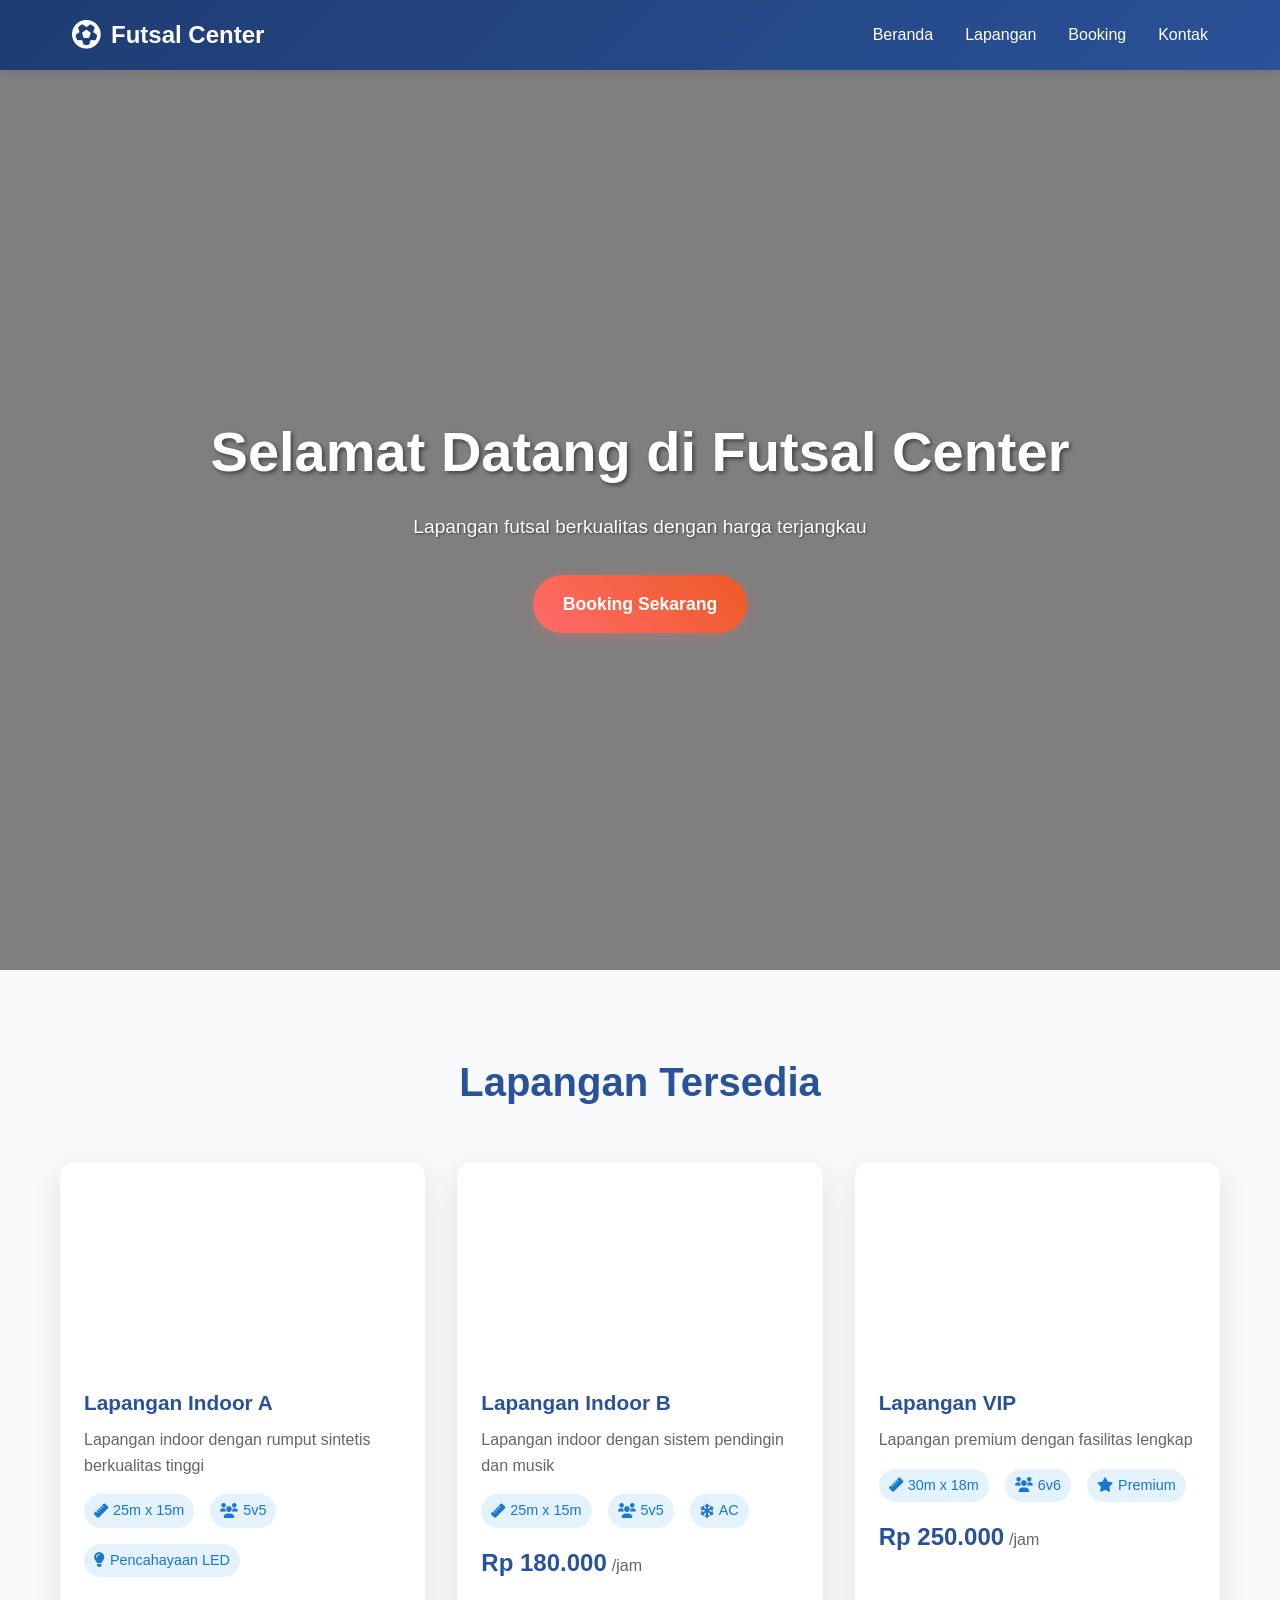
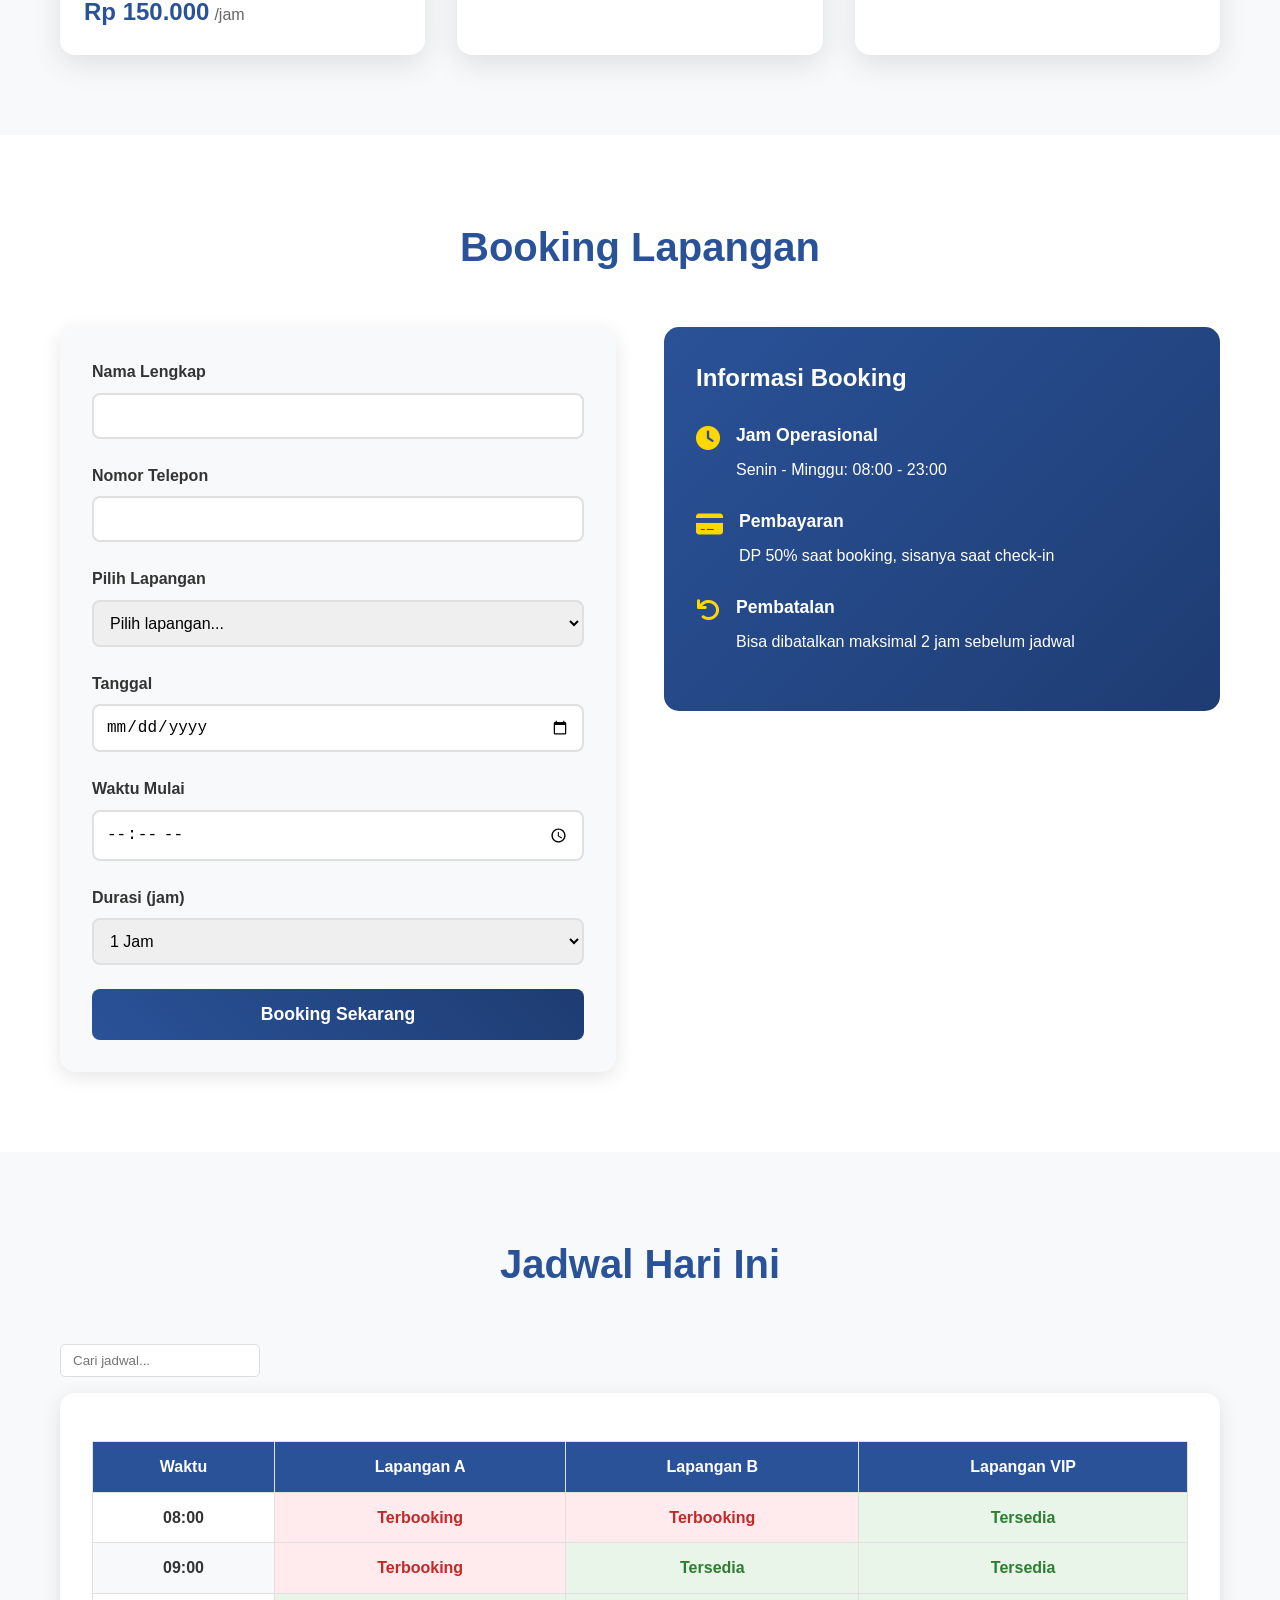
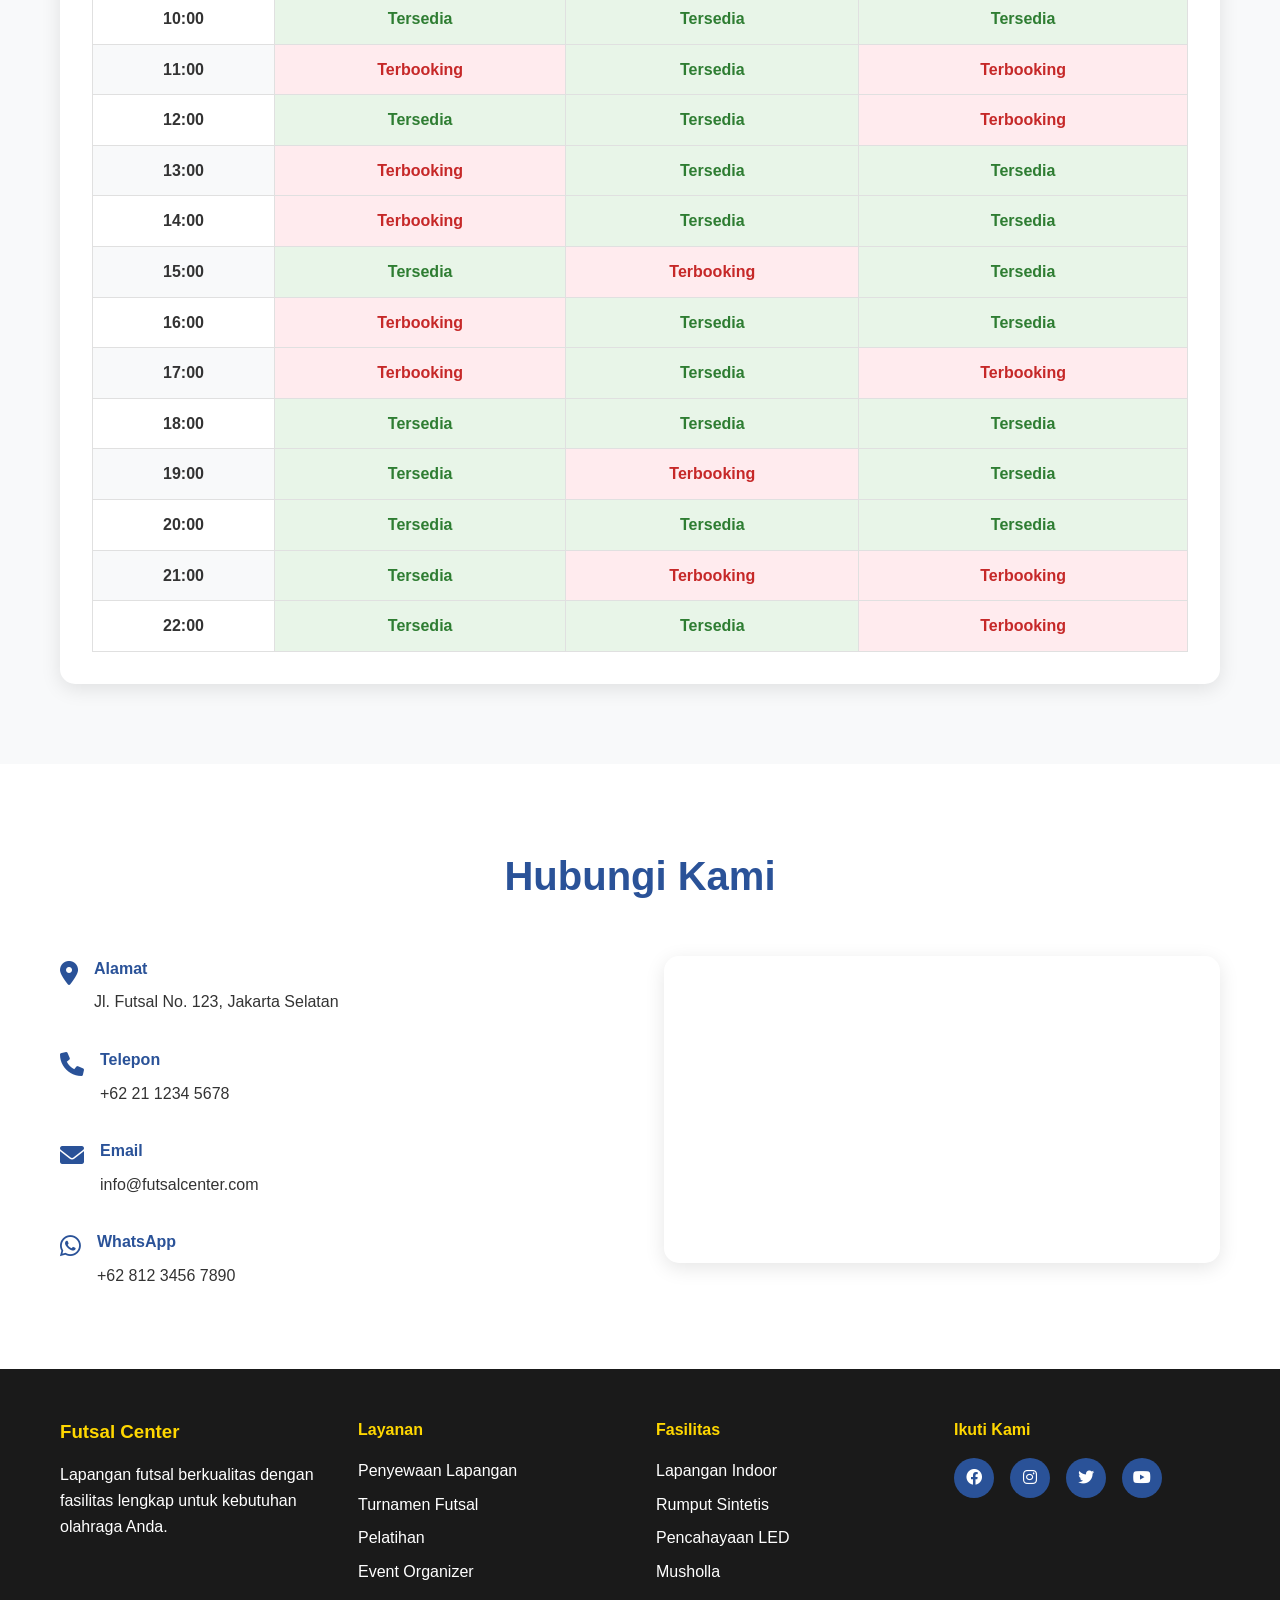
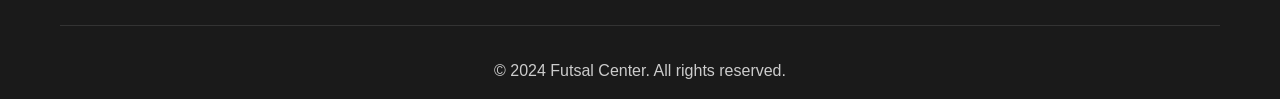
==== commit 5791a6df: "Merge 6823c099f194906db1d650b1259ac6002c1bf0f8 into 2ce722935c830b7515ff490a69661c42b48309be" ====
--- a/index.html
+++ b/index.html
@@ -16,16 +16,15 @@
                 <span>Futsal Center</span>
             </div>
             <ul class="nav-menu">
-                <li><a href="#home" class="nav-link">Beranda</a></li>
-                <li><a href="#lapangan" class="nav-link">Lapangan</a></li>
-                <li><a href="#harga" class="nav-link">Harga</a></li>
-                <li><a href="#booking" class="nav-link">Booking</a></li>
-                <li><a href="#kontak" class="nav-link">Kontak</a></li>
+                <li><a href="#home">Beranda</a></li>
+                <li><a href="#lapangan">Lapangan</a></li>
+                <li><a href="#booking">Booking</a></li>
+                <li><a href="#kontak">Kontak</a></li>
             </ul>
             <div class="hamburger">
-                <span class="bar"></span>
-                <span class="bar"></span>
-                <span class="bar"></span>
+                <span></span>
+                <span></span>
+                <span></span>
             </div>
         </nav>
     </header>
@@ -34,126 +33,69 @@
     <section id="home" class="hero">
         <div class="hero-content">
             <h1>Selamat Datang di Futsal Center</h1>
-            <p>Lapangan futsal berkualitas dengan fasilitas terbaik untuk pengalaman bermain yang maksimal</p>
+            <p>Lapangan futsal berkualitas dengan harga terjangkau</p>
             <a href="#booking" class="cta-button">Booking Sekarang</a>
-        </div>
-        <div class="hero-image">
-            <img src="https://images.unsplash.com/photo-1571019613454-1cb2f99b2d8b?ixlib=rb-4.0.3&ixid=M3wxMjA3fDB8MHxwaG90by1wYWdlfHx8fGVufDB8fHx8fA%3D%3D&auto=format&fit=crop&w=2070&q=80" alt="Lapangan Futsal">
         </div>
     </section>
 
     <!-- Lapangan Section -->
     <section id="lapangan" class="lapangan-section">
         <div class="container">
-            <h2>Lapangan Kami</h2>
+            <h2>Lapangan Tersedia</h2>
             <div class="lapangan-grid">
                 <div class="lapangan-card">
                     <div class="lapangan-image">
                         <img src="https://images.unsplash.com/photo-1571019613454-1cb2f99b2d8b?ixlib=rb-4.0.3&ixid=M3wxMjA3fDB8MHxwaG90by1wYWdlfHx8fGVufDB8fHx8fA%3D%3D&auto=format&fit=crop&w=2070&q=80" alt="Lapangan Indoor">
-                        <span class="status available">Tersedia</span>
                     </div>
                     <div class="lapangan-info">
                         <h3>Lapangan Indoor A</h3>
                         <p>Lapangan indoor dengan rumput sintetis berkualitas tinggi</p>
-                        <ul class="fasilitas">
-                            <li><i class="fas fa-lightbulb"></i> Pencahayaan LED</li>
-                            <li><i class="fas fa-snowflake"></i> AC</li>
-                            <li><i class="fas fa-shower"></i> Kamar Mandi</li>
-                            <li><i class="fas fa-car"></i> Parkir Luas</li>
-                        </ul>
+                        <div class="lapangan-features">
+                            <span><i class="fas fa-ruler"></i> 25m x 15m</span>
+                            <span><i class="fas fa-users"></i> 5v5</span>
+                            <span><i class="fas fa-lightbulb"></i> Pencahayaan LED</span>
+                        </div>
+                        <div class="price">
+                            <span class="price-amount">Rp 150.000</span>
+                            <span class="price-duration">/jam</span>
+                        </div>
                     </div>
                 </div>
 
                 <div class="lapangan-card">
                     <div class="lapangan-image">
                         <img src="https://images.unsplash.com/photo-1571019613454-1cb2f99b2d8b?ixlib=rb-4.0.3&ixid=M3wxMjA3fDB8MHxwaG90by1wYWdlfHx8fGVufDB8fHx8fA%3D%3D&auto=format&fit=crop&w=2070&q=80" alt="Lapangan Indoor">
-                        <span class="status booked">Dibooking</span>
                     </div>
                     <div class="lapangan-info">
                         <h3>Lapangan Indoor B</h3>
-                        <p>Lapangan indoor dengan permukaan vinyl anti slip</p>
-                        <ul class="fasilitas">
-                            <li><i class="fas fa-lightbulb"></i> Pencahayaan LED</li>
-                            <li><i class="fas fa-snowflake"></i> AC</li>
-                            <li><i class="fas fa-shower"></i> Kamar Mandi</li>
-                            <li><i class="fas fa-car"></i> Parkir Luas</li>
-                        </ul>
+                        <p>Lapangan indoor dengan sistem pendingin dan musik</p>
+                        <div class="lapangan-features">
+                            <span><i class="fas fa-ruler"></i> 25m x 15m</span>
+                            <span><i class="fas fa-users"></i> 5v5</span>
+                            <span><i class="fas fa-snowflake"></i> AC</span>
+                        </div>
+                        <div class="price">
+                            <span class="price-amount">Rp 180.000</span>
+                            <span class="price-duration">/jam</span>
+                        </div>
                     </div>
                 </div>
 
                 <div class="lapangan-card">
                     <div class="lapangan-image">
-                        <img src="https://images.unsplash.com/photo-1571019613454-1cb2f99b2d8b?ixlib=rb-4.0.3&ixid=M3wxMjA3fDB8MHxwaG90by1wYWdlfHx8fGVufDB8fHx8fA%3D%3D&auto=format&fit=crop&w=2070&q=80" alt="Lapangan Outdoor">
-                        <span class="status available">Tersedia</span>
+                        <img src="https://images.unsplash.com/photo-1571019613454-1cb2f99b2d8b?ixlib=rb-4.0.3&ixid=M3wxMjA3fDB8MHxwaG90by1wYWdlfHx8fGVufDB8fHx8fA%3D%3D&auto=format&fit=crop&w=2070&q=80" alt="Lapangan Indoor">
                     </div>
                     <div class="lapangan-info">
-                        <h3>Lapangan Outdoor</h3>
-                        <p>Lapangan outdoor dengan rumput sintetis premium</p>
-                        <ul class="fasilitas">
-                            <li><i class="fas fa-lightbulb"></i> Pencahayaan Malam</li>
-                            <li><i class="fas fa-umbrella"></i> Tribun Penonton</li>
-                            <li><i class="fas fa-shower"></i> Kamar Mandi</li>
-                            <li><i class="fas fa-car"></i> Parkir Luas</li>
-                        </ul>
-                    </div>
-                </div>
-            </div>
-        </div>
-    </section>
-
-    <!-- Harga Section -->
-    <section id="harga" class="harga-section">
-        <div class="container">
-            <h2>Daftar Harga</h2>
-            <div class="harga-grid">
-                <div class="harga-card">
-                    <div class="harga-header">
-                        <h3>Pagi</h3>
-                        <p>06:00 - 12:00</p>
-                    </div>
-                    <div class="harga-content">
-                        <div class="harga-item">
-                            <span>Lapangan Indoor</span>
-                            <span>Rp 150.000/jam</span>
-                        </div>
-                        <div class="harga-item">
-                            <span>Lapangan Outdoor</span>
-                            <span>Rp 120.000/jam</span>
-                        </div>
-                    </div>
-                </div>
-
-                <div class="harga-card featured">
-                    <div class="harga-header">
-                        <h3>Siang</h3>
-                        <p>12:00 - 18:00</p>
-                        <span class="badge">Populer</span>
-                    </div>
-                    <div class="harga-content">
-                        <div class="harga-item">
-                            <span>Lapangan Indoor</span>
-                            <span>Rp 200.000/jam</span>
-                        </div>
-                        <div class="harga-item">
-                            <span>Lapangan Outdoor</span>
-                            <span>Rp 150.000/jam</span>
-                        </div>
-                    </div>
-                </div>
-
-                <div class="harga-card">
-                    <div class="harga-header">
-                        <h3>Malam</h3>
-                        <p>18:00 - 24:00</p>
-                    </div>
-                    <div class="harga-content">
-                        <div class="harga-item">
-                            <span>Lapangan Indoor</span>
-                            <span>Rp 250.000/jam</span>
-                        </div>
-                        <div class="harga-item">
-                            <span>Lapangan Outdoor</span>
-                            <span>Rp 200.000/jam</span>
+                        <h3>Lapangan VIP</h3>
+                        <p>Lapangan premium dengan fasilitas lengkap</p>
+                        <div class="lapangan-features">
+                            <span><i class="fas fa-ruler"></i> 30m x 18m</span>
+                            <span><i class="fas fa-users"></i> 6v6</span>
+                            <span><i class="fas fa-star"></i> Premium</span>
+                        </div>
+                        <div class="price">
+                            <span class="price-amount">Rp 250.000</span>
+                            <span class="price-duration">/jam</span>
                         </div>
                     </div>
                 </div>
@@ -180,9 +122,9 @@
                             <label for="lapangan">Pilih Lapangan</label>
                             <select id="lapangan" name="lapangan" required>
                                 <option value="">Pilih lapangan...</option>
-                                <option value="indoor-a">Lapangan Indoor A</option>
-                                <option value="indoor-b">Lapangan Indoor B</option>
-                                <option value="outdoor">Lapangan Outdoor</option>
+                                <option value="indoor-a">Lapangan Indoor A - Rp 150.000/jam</option>
+                                <option value="indoor-b">Lapangan Indoor B - Rp 180.000/jam</option>
+                                <option value="vip">Lapangan VIP - Rp 250.000/jam</option>
                             </select>
                         </div>
                         <div class="form-group">
@@ -194,7 +136,7 @@
                             <input type="time" id="waktu" name="waktu" required>
                         </div>
                         <div class="form-group">
-                            <label for="durasi">Durasi (Jam)</label>
+                            <label for="durasi">Durasi (jam)</label>
                             <select id="durasi" name="durasi" required>
                                 <option value="1">1 Jam</option>
                                 <option value="2">2 Jam</option>
@@ -211,53 +153,70 @@
                         <i class="fas fa-clock"></i>
                         <div>
                             <h4>Jam Operasional</h4>
-                            <p>06:00 - 24:00 WIB</p>
+                            <p>Senin - Minggu: 08:00 - 23:00</p>
                         </div>
                     </div>
                     <div class="info-item">
-                        <i class="fas fa-phone"></i>
-                        <div>
-                            <h4>Telepon</h4>
-                            <p>0812-3456-7890</p>
+                        <i class="fas fa-credit-card"></i>
+                        <div>
+                            <h4>Pembayaran</h4>
+                            <p>DP 50% saat booking, sisanya saat check-in</p>
                         </div>
                     </div>
                     <div class="info-item">
+                        <i class="fas fa-undo"></i>
+                        <div>
+                            <h4>Pembatalan</h4>
+                            <p>Bisa dibatalkan maksimal 2 jam sebelum jadwal</p>
+                        </div>
+                    </div>
+                </div>
+            </div>
+        </div>
+    </section>
+
+    <!-- Jadwal Section -->
+    <section class="jadwal-section">
+        <div class="container">
+            <h2>Jadwal Hari Ini</h2>
+            <div class="jadwal-container">
+                <div class="jadwal-table">
+                    <table>
+                        <thead>
+                            <tr>
+                                <th>Waktu</th>
+                                <th>Lapangan A</th>
+                                <th>Lapangan B</th>
+                                <th>Lapangan VIP</th>
+                            </tr>
+                        </thead>
+                        <tbody id="jadwalBody">
+                            <!-- Jadwal akan diisi oleh JavaScript -->
+                        </tbody>
+                    </table>
+                </div>
+            </div>
+        </div>
+    </section>
+
+    <!-- Kontak Section -->
+    <section id="kontak" class="kontak-section">
+        <div class="container">
+            <h2>Hubungi Kami</h2>
+            <div class="kontak-container">
+                <div class="kontak-info">
+                    <div class="kontak-item">
                         <i class="fas fa-map-marker-alt"></i>
                         <div>
                             <h4>Alamat</h4>
                             <p>Jl. Futsal No. 123, Jakarta Selatan</p>
                         </div>
                     </div>
-                    <div class="info-item">
-                        <i class="fas fa-info-circle"></i>
-                        <div>
-                            <h4>Ketentuan</h4>
-                            <p>Booking minimal 1 jam sebelum bermain</p>
-                        </div>
-                    </div>
-                </div>
-            </div>
-        </div>
-    </section>
-
-    <!-- Kontak Section -->
-    <section id="kontak" class="kontak-section">
-        <div class="container">
-            <h2>Hubungi Kami</h2>
-            <div class="kontak-grid">
-                <div class="kontak-info">
-                    <div class="kontak-item">
-                        <i class="fas fa-map-marker-alt"></i>
-                        <div>
-                            <h4>Alamat</h4>
-                            <p>Jl. Futsal No. 123<br>Jakarta Selatan, 12345</p>
-                        </div>
-                    </div>
                     <div class="kontak-item">
                         <i class="fas fa-phone"></i>
                         <div>
                             <h4>Telepon</h4>
-                            <p>0812-3456-7890</p>
+                            <p>+62 21 1234 5678</p>
                         </div>
                     </div>
                     <div class="kontak-item">
@@ -268,14 +227,14 @@
                         </div>
                     </div>
                     <div class="kontak-item">
-                        <i class="fas fa-clock"></i>
-                        <div>
-                            <h4>Jam Operasional</h4>
-                            <p>Senin - Minggu<br>06:00 - 24:00 WIB</p>
-                        </div>
-                    </div>
-                </div>
-                <div class="kontak-map">
+                        <i class="fab fa-whatsapp"></i>
+                        <div>
+                            <h4>WhatsApp</h4>
+                            <p>+62 812 3456 7890</p>
+                        </div>
+                    </div>
+                </div>
+                <div class="map">
                     <iframe src="https://www.google.com/maps/embed?pb=!1m18!1m12!1m3!1d3966.6666666666667!2d106.82222222222222!3d-6.175!2m3!1f0!2f0!3f0!3m2!1i1024!2i768!4f13.1!3m3!1m2!1s0x0%3A0x0!2zNsKwMTAnMzAuMCJTIDEwNsKwNDknMjAuMCJF!5e0!3m2!1sen!2sid!4v1234567890" width="100%" height="300" style="border:0;" allowfullscreen="" loading="lazy"></iframe>
                 </div>
             </div>
@@ -288,30 +247,34 @@
             <div class="footer-content">
                 <div class="footer-section">
                     <h3>Futsal Center</h3>
-                    <p>Lapangan futsal berkualitas dengan fasilitas terbaik untuk pengalaman bermain yang maksimal.</p>
+                    <p>Lapangan futsal berkualitas dengan fasilitas lengkap untuk kebutuhan olahraga Anda.</p>
+                </div>
+                <div class="footer-section">
+                    <h4>Layanan</h4>
+                    <ul>
+                        <li>Penyewaan Lapangan</li>
+                        <li>Turnamen Futsal</li>
+                        <li>Pelatihan</li>
+                        <li>Event Organizer</li>
+                    </ul>
+                </div>
+                <div class="footer-section">
+                    <h4>Fasilitas</h4>
+                    <ul>
+                        <li>Lapangan Indoor</li>
+                        <li>Rumput Sintetis</li>
+                        <li>Pencahayaan LED</li>
+                        <li>Musholla</li>
+                    </ul>
+                </div>
+                <div class="footer-section">
+                    <h4>Ikuti Kami</h4>
                     <div class="social-links">
                         <a href="#"><i class="fab fa-facebook"></i></a>
                         <a href="#"><i class="fab fa-instagram"></i></a>
-                        <a href="#"><i class="fab fa-whatsapp"></i></a>
-                    </div>
-                </div>
-                <div class="footer-section">
-                    <h4>Layanan</h4>
-                    <ul>
-                        <li><a href="#lapangan">Lapangan Indoor</a></li>
-                        <li><a href="#lapangan">Lapangan Outdoor</a></li>
-                        <li><a href="#booking">Booking Online</a></li>
-                        <li><a href="#kontak">Konsultasi</a></li>
-                    </ul>
-                </div>
-                <div class="footer-section">
-                    <h4>Informasi</h4>
-                    <ul>
-                        <li><a href="#harga">Daftar Harga</a></li>
-                        <li><a href="#kontak">Jam Operasional</a></li>
-                        <li><a href="#kontak">Lokasi</a></li>
-                        <li><a href="#kontak">Kontak</a></li>
-                    </ul>
+                        <a href="#"><i class="fab fa-twitter"></i></a>
+                        <a href="#"><i class="fab fa-youtube"></i></a>
+                    </div>
                 </div>
             </div>
             <div class="footer-bottom">
@@ -319,6 +282,16 @@
             </div>
         </div>
     </footer>
+
+    <!-- Modal Booking Success -->
+    <div id="bookingModal" class="modal">
+        <div class="modal-content">
+            <span class="close">&times;</span>
+            <h3>Booking Berhasil!</h3>
+            <div id="bookingDetails"></div>
+            <button class="modal-btn" onclick="closeModal()">Tutup</button>
+        </div>
+    </div>
 
     <script src="script.js"></script>
 </body>
--- a/styles.css
+++ b/styles.css
@@ -5,10 +5,6 @@
     box-sizing: border-box;
 }
 
-html {
-    scroll-behavior: smooth;
-}
-
 body {
     font-family: 'Segoe UI', Tahoma, Geneva, Verdana, sans-serif;
     line-height: 1.6;
@@ -24,13 +20,12 @@
 
 /* Header Styles */
 .header {
+    background: linear-gradient(135deg, #1e3c72 0%, #2a5298 100%);
     position: fixed;
     top: 0;
     width: 100%;
-    background: rgba(255, 255, 255, 0.95);
-    backdrop-filter: blur(10px);
     z-index: 1000;
-    box-shadow: 0 2px 20px rgba(0, 0, 0, 0.1);
+    box-shadow: 0 2px 10px rgba(0,0,0,0.1);
 }
 
 .navbar {
@@ -45,14 +40,14 @@
 .nav-brand {
     display: flex;
     align-items: center;
+    color: white;
     font-size: 1.5rem;
     font-weight: bold;
-    color: #2c3e50;
 }
 
 .nav-brand i {
-    margin-right: 0.5rem;
-    color: #27ae60;
+    margin-right: 10px;
+    font-size: 1.8rem;
 }
 
 .nav-menu {
@@ -61,31 +56,15 @@
     gap: 2rem;
 }
 
-.nav-link {
+.nav-menu a {
+    color: white;
     text-decoration: none;
-    color: #2c3e50;
     font-weight: 500;
     transition: color 0.3s ease;
-    position: relative;
-}
-
-.nav-link:hover {
-    color: #27ae60;
-}
-
-.nav-link::after {
-    content: '';
-    position: absolute;
-    width: 0;
-    height: 2px;
-    bottom: -5px;
-    left: 0;
-    background-color: #27ae60;
-    transition: width 0.3s ease;
-}
-
-.nav-link:hover::after {
-    width: 100%;
+}
+
+.nav-menu a:hover {
+    color: #ffd700;
 }
 
 .hamburger {
@@ -94,97 +73,69 @@
     cursor: pointer;
 }
 
-.bar {
+.hamburger span {
     width: 25px;
     height: 3px;
-    background-color: #2c3e50;
+    background: white;
     margin: 3px 0;
     transition: 0.3s;
 }
 
 /* Hero Section */
 .hero {
+    background: linear-gradient(rgba(0,0,0,0.5), rgba(0,0,0,0.5)), 
+                url('https://images.unsplash.com/photo-1571019613454-1cb2f99b2d8b?ixlib=rb-4.0.3&ixid=M3wxMjA3fDB8MHxwaG90by1wYWdlfHx8fGVufDB8fHx8fA%3D%3D&auto=format&fit=crop&w=2070&q=80');
+    background-size: cover;
+    background-position: center;
+    height: 100vh;
     display: flex;
     align-items: center;
-    min-height: 100vh;
-    background: linear-gradient(135deg, #667eea 0%, #764ba2 100%);
-    color: white;
-    padding: 0 2rem;
-    margin-top: 80px;
-}
-
-.hero-content {
-    flex: 1;
-    max-width: 600px;
+    justify-content: center;
+    text-align: center;
+    color: white;
+    margin-top: 70px;
 }
 
 .hero-content h1 {
     font-size: 3.5rem;
     margin-bottom: 1rem;
-    font-weight: 700;
+    text-shadow: 2px 2px 4px rgba(0,0,0,0.5);
 }
 
 .hero-content p {
     font-size: 1.2rem;
     margin-bottom: 2rem;
-    opacity: 0.9;
+    text-shadow: 1px 1px 2px rgba(0,0,0,0.5);
 }
 
 .cta-button {
     display: inline-block;
-    background: #27ae60;
-    color: white;
-    padding: 1rem 2rem;
+    background: linear-gradient(45deg, #ff6b6b, #ee5a24);
+    color: white;
+    padding: 15px 30px;
     text-decoration: none;
     border-radius: 50px;
-    font-weight: 600;
-    transition: all 0.3s ease;
-    box-shadow: 0 4px 15px rgba(39, 174, 96, 0.3);
+    font-weight: bold;
+    font-size: 1.1rem;
+    transition: transform 0.3s ease, box-shadow 0.3s ease;
+    box-shadow: 0 4px 15px rgba(255, 107, 107, 0.3);
 }
 
 .cta-button:hover {
-    background: #219a52;
     transform: translateY(-2px);
-    box-shadow: 0 6px 20px rgba(39, 174, 96, 0.4);
-}
-
-.hero-image {
-    flex: 1;
-    display: flex;
-    justify-content: center;
-    align-items: center;
-}
-
-.hero-image img {
-    max-width: 100%;
-    height: auto;
-    border-radius: 20px;
-    box-shadow: 0 20px 40px rgba(0, 0, 0, 0.3);
+    box-shadow: 0 6px 20px rgba(255, 107, 107, 0.4);
 }
 
 /* Section Styles */
 section {
-    padding: 5rem 0;
+    padding: 80px 0;
 }
 
 section h2 {
     text-align: center;
     font-size: 2.5rem;
     margin-bottom: 3rem;
-    color: #2c3e50;
-    position: relative;
-}
-
-section h2::after {
-    content: '';
-    position: absolute;
-    bottom: -10px;
-    left: 50%;
-    transform: translateX(-50%);
-    width: 80px;
-    height: 4px;
-    background: linear-gradient(90deg, #27ae60, #2ecc71);
-    border-radius: 2px;
+    color: #2a5298;
 }
 
 /* Lapangan Section */
@@ -196,25 +147,24 @@
     display: grid;
     grid-template-columns: repeat(auto-fit, minmax(350px, 1fr));
     gap: 2rem;
-    margin-top: 3rem;
+    margin-top: 2rem;
 }
 
 .lapangan-card {
     background: white;
-    border-radius: 20px;
+    border-radius: 15px;
     overflow: hidden;
-    box-shadow: 0 10px 30px rgba(0, 0, 0, 0.1);
+    box-shadow: 0 10px 30px rgba(0,0,0,0.1);
     transition: transform 0.3s ease, box-shadow 0.3s ease;
 }
 
 .lapangan-card:hover {
-    transform: translateY(-10px);
-    box-shadow: 0 20px 40px rgba(0, 0, 0, 0.15);
+    transform: translateY(-5px);
+    box-shadow: 0 15px 40px rgba(0,0,0,0.15);
 }
 
 .lapangan-image {
-    position: relative;
-    height: 250px;
+    height: 200px;
     overflow: hidden;
 }
 
@@ -226,160 +176,75 @@
 }
 
 .lapangan-card:hover .lapangan-image img {
-    transform: scale(1.1);
-}
-
-.status {
-    position: absolute;
-    top: 15px;
-    right: 15px;
-    padding: 0.5rem 1rem;
-    border-radius: 25px;
+    transform: scale(1.05);
+}
+
+.lapangan-info {
+    padding: 1.5rem;
+}
+
+.lapangan-info h3 {
+    font-size: 1.3rem;
+    margin-bottom: 0.5rem;
+    color: #2a5298;
+}
+
+.lapangan-info p {
+    color: #666;
+    margin-bottom: 1rem;
+}
+
+.lapangan-features {
+    display: flex;
+    flex-wrap: wrap;
+    gap: 1rem;
+    margin-bottom: 1rem;
+}
+
+.lapangan-features span {
+    background: #e3f2fd;
+    color: #1976d2;
+    padding: 5px 10px;
+    border-radius: 20px;
     font-size: 0.9rem;
-    font-weight: 600;
-    color: white;
-}
-
-.status.available {
-    background: #27ae60;
-}
-
-.status.booked {
-    background: #e74c3c;
-}
-
-.lapangan-info {
-    padding: 2rem;
-}
-
-.lapangan-info h3 {
+    display: flex;
+    align-items: center;
+    gap: 5px;
+}
+
+.price {
+    display: flex;
+    align-items: baseline;
+    gap: 5px;
+}
+
+.price-amount {
     font-size: 1.5rem;
-    margin-bottom: 1rem;
-    color: #2c3e50;
-}
-
-.lapangan-info p {
-    color: #7f8c8d;
-    margin-bottom: 1.5rem;
-}
-
-.fasilitas {
-    list-style: none;
-}
-
-.fasilitas li {
-    display: flex;
-    align-items: center;
-    margin-bottom: 0.5rem;
-    color: #34495e;
-}
-
-.fasilitas i {
-    margin-right: 0.5rem;
-    color: #27ae60;
-    width: 20px;
-}
-
-/* Harga Section */
-.harga-section {
-    background: white;
-}
-
-.harga-grid {
-    display: grid;
-    grid-template-columns: repeat(auto-fit, minmax(300px, 1fr));
-    gap: 2rem;
-    margin-top: 3rem;
-}
-
-.harga-card {
-    background: white;
-    border-radius: 20px;
-    padding: 2rem;
-    text-align: center;
-    box-shadow: 0 10px 30px rgba(0, 0, 0, 0.1);
-    transition: transform 0.3s ease;
-    border: 2px solid transparent;
-    position: relative;
-}
-
-.harga-card:hover {
-    transform: translateY(-5px);
-}
-
-.harga-card.featured {
-    border-color: #27ae60;
-    transform: scale(1.05);
-}
-
-.badge {
-    position: absolute;
-    top: -10px;
-    left: 50%;
-    transform: translateX(-50%);
-    background: #27ae60;
-    color: white;
-    padding: 0.5rem 1rem;
-    border-radius: 25px;
-    font-size: 0.9rem;
-    font-weight: 600;
-}
-
-.harga-header h3 {
-    font-size: 1.8rem;
-    margin-bottom: 0.5rem;
-    color: #2c3e50;
-}
-
-.harga-header p {
-    color: #7f8c8d;
-    margin-bottom: 2rem;
-}
-
-.harga-content {
-    text-align: left;
-}
-
-.harga-item {
-    display: flex;
-    justify-content: space-between;
-    align-items: center;
-    padding: 1rem 0;
-    border-bottom: 1px solid #ecf0f1;
-}
-
-.harga-item:last-child {
-    border-bottom: none;
-}
-
-.harga-item span:first-child {
-    color: #34495e;
-    font-weight: 500;
-}
-
-.harga-item span:last-child {
-    color: #27ae60;
-    font-weight: 700;
-    font-size: 1.1rem;
+    font-weight: bold;
+    color: #2a5298;
+}
+
+.price-duration {
+    color: #666;
 }
 
 /* Booking Section */
 .booking-section {
-    background: #f8f9fa;
+    background: white;
 }
 
 .booking-container {
     display: grid;
     grid-template-columns: 1fr 1fr;
     gap: 3rem;
-    margin-top: 3rem;
+    align-items: start;
 }
 
 .booking-form {
-    background: white;
+    background: #f8f9fa;
     padding: 2rem;
-    border-radius: 20px;
-    box-shadow: 0 10px 30px rgba(0, 0, 0, 0.1);
+    border-radius: 15px;
+    box-shadow: 0 5px 20px rgba(0,0,0,0.1);
 }
 
 .form-group {
@@ -390,15 +255,15 @@
     display: block;
     margin-bottom: 0.5rem;
     font-weight: 600;
-    color: #2c3e50;
+    color: #333;
 }
 
 .form-group input,
 .form-group select {
     width: 100%;
-    padding: 1rem;
-    border: 2px solid #ecf0f1;
-    border-radius: 10px;
+    padding: 12px;
+    border: 2px solid #e0e0e0;
+    border-radius: 8px;
     font-size: 1rem;
     transition: border-color 0.3s ease;
 }
@@ -406,58 +271,105 @@
 .form-group input:focus,
 .form-group select:focus {
     outline: none;
-    border-color: #27ae60;
+    border-color: #2a5298;
 }
 
 .submit-btn {
     width: 100%;
-    background: #27ae60;
-    color: white;
-    padding: 1rem;
+    background: linear-gradient(45deg, #2a5298, #1e3c72);
+    color: white;
+    padding: 15px;
     border: none;
-    border-radius: 10px;
+    border-radius: 8px;
     font-size: 1.1rem;
-    font-weight: 600;
+    font-weight: bold;
     cursor: pointer;
-    transition: background 0.3s ease;
+    transition: transform 0.3s ease;
 }
 
 .submit-btn:hover {
-    background: #219a52;
+    transform: translateY(-2px);
 }
 
 .booking-info {
-    background: white;
+    background: linear-gradient(135deg, #2a5298, #1e3c72);
+    color: white;
     padding: 2rem;
-    border-radius: 20px;
-    box-shadow: 0 10px 30px rgba(0, 0, 0, 0.1);
+    border-radius: 15px;
 }
 
 .booking-info h3 {
-    margin-bottom: 2rem;
-    color: #2c3e50;
+    margin-bottom: 1.5rem;
+    font-size: 1.5rem;
 }
 
 .info-item {
     display: flex;
     align-items: flex-start;
+    gap: 1rem;
     margin-bottom: 1.5rem;
 }
 
 .info-item i {
     font-size: 1.5rem;
-    color: #27ae60;
-    margin-right: 1rem;
-    margin-top: 0.2rem;
+    color: #ffd700;
+    margin-top: 5px;
 }
 
 .info-item h4 {
     margin-bottom: 0.5rem;
-    color: #2c3e50;
-}
-
-.info-item p {
-    color: #7f8c8d;
+    font-size: 1.1rem;
+}
+
+/* Jadwal Section */
+.jadwal-section {
+    background: #f8f9fa;
+}
+
+.jadwal-container {
+    background: white;
+    border-radius: 15px;
+    padding: 2rem;
+    box-shadow: 0 5px 20px rgba(0,0,0,0.1);
+}
+
+.jadwal-table {
+    overflow-x: auto;
+}
+
+.jadwal-table table {
+    width: 100%;
+    border-collapse: collapse;
+    margin-top: 1rem;
+}
+
+.jadwal-table th,
+.jadwal-table td {
+    padding: 12px;
+    text-align: center;
+    border: 1px solid #e0e0e0;
+}
+
+.jadwal-table th {
+    background: #2a5298;
+    color: white;
+    font-weight: bold;
+}
+
+.jadwal-table tr:nth-child(even) {
+    background: #f8f9fa;
+}
+
+.jadwal-table .booked {
+    background: #ffebee;
+    color: #c62828;
+    font-weight: bold;
+}
+
+.jadwal-table .available {
+    background: #e8f5e8;
+    color: #2e7d32;
+    font-weight: bold;
 }
 
 /* Kontak Section */
@@ -465,49 +377,45 @@
     background: white;
 }
 
-.kontak-grid {
+.kontak-container {
     display: grid;
     grid-template-columns: 1fr 1fr;
     gap: 3rem;
-    margin-top: 3rem;
+    align-items: start;
 }
 
 .kontak-info {
-    display: grid;
+    display: flex;
+    flex-direction: column;
     gap: 2rem;
 }
 
 .kontak-item {
     display: flex;
     align-items: flex-start;
+    gap: 1rem;
 }
 
 .kontak-item i {
-    font-size: 2rem;
-    color: #27ae60;
-    margin-right: 1rem;
-    margin-top: 0.2rem;
+    font-size: 1.5rem;
+    color: #2a5298;
+    margin-top: 5px;
 }
 
 .kontak-item h4 {
     margin-bottom: 0.5rem;
-    color: #2c3e50;
-}
-
-.kontak-item p {
-    color: #7f8c8d;
-    line-height: 1.6;
-}
-
-.kontak-map {
-    border-radius: 20px;
+    color: #2a5298;
+}
+
+.map {
+    border-radius: 15px;
     overflow: hidden;
-    box-shadow: 0 10px 30px rgba(0, 0, 0, 0.1);
+    box-shadow: 0 5px 20px rgba(0,0,0,0.1);
 }
 
 /* Footer */
 .footer {
-    background: #2c3e50;
+    background: #1a1a1a;
     color: white;
     padding: 3rem 0 1rem;
 }
@@ -522,12 +430,7 @@
 .footer-section h3,
 .footer-section h4 {
     margin-bottom: 1rem;
-    color: #27ae60;
-}
-
-.footer-section p {
-    color: #bdc3c7;
-    margin-bottom: 1rem;
+    color: #ffd700;
 }
 
 .footer-section ul {
@@ -539,13 +442,13 @@
 }
 
 .footer-section ul li a {
-    color: #bdc3c7;
+    color: #ccc;
     text-decoration: none;
     transition: color 0.3s ease;
 }
 
 .footer-section ul li a:hover {
-    color: #27ae60;
+    color: #ffd700;
 }
 
 .social-links {
@@ -557,7 +460,7 @@
     display: inline-block;
     width: 40px;
     height: 40px;
-    background: #27ae60;
+    background: #2a5298;
     color: white;
     text-align: center;
     line-height: 40px;
@@ -566,14 +469,78 @@
 }
 
 .social-links a:hover {
-    background: #219a52;
+    background: #ffd700;
+    color: #1a1a1a;
 }
 
 .footer-bottom {
     text-align: center;
     padding-top: 2rem;
-    border-top: 1px solid #34495e;
-    color: #bdc3c7;
+    border-top: 1px solid #333;
+    color: #ccc;
+}
+
+/* Modal */
+.modal {
+    display: none;
+    position: fixed;
+    z-index: 2000;
+    left: 0;
+    top: 0;
+    width: 100%;
+    height: 100%;
+    background-color: rgba(0,0,0,0.5);
+}
+
+.modal-content {
+    background-color: white;
+    margin: 15% auto;
+    padding: 2rem;
+    border-radius: 15px;
+    width: 90%;
+    max-width: 500px;
+    position: relative;
+    animation: modalSlideIn 0.3s ease;
+}
+
+@keyframes modalSlideIn {
+    from {
+        transform: translateY(-50px);
+        opacity: 0;
+    }
+    to {
+        transform: translateY(0);
+        opacity: 1;
+    }
+}
+
+.close {
+    position: absolute;
+    right: 20px;
+    top: 15px;
+    font-size: 28px;
+    font-weight: bold;
+    cursor: pointer;
+    color: #aaa;
+}
+
+.close:hover {
+    color: #000;
+}
+
+.modal-content h3 {
+    color: #2a5298;
+    margin-bottom: 1rem;
+}
+
+.modal-btn {
+    background: #2a5298;
+    color: white;
+    padding: 10px 20px;
+    border: none;
+    border-radius: 5px;
+    cursor: pointer;
+    margin-top: 1rem;
 }
 
 /* Responsive Design */
@@ -581,116 +548,70 @@
     .hamburger {
         display: flex;
     }
-
+    
     .nav-menu {
         position: fixed;
         left: -100%;
         top: 70px;
         flex-direction: column;
-        background-color: white;
+        background-color: #2a5298;
         width: 100%;
         text-align: center;
         transition: 0.3s;
         box-shadow: 0 10px 27px rgba(0, 0, 0, 0.05);
         padding: 2rem 0;
     }
-
+    
     .nav-menu.active {
         left: 0;
     }
-
-    .hero {
-        flex-direction: column;
-        text-align: center;
-        padding: 2rem 1rem;
-    }
-
+    
     .hero-content h1 {
         font-size: 2.5rem;
     }
-
-    .hero-image {
-        margin-top: 2rem;
-    }
-
+    
+    .booking-container,
+    .kontak-container {
+        grid-template-columns: 1fr;
+        gap: 2rem;
+    }
+    
     .lapangan-grid {
         grid-template-columns: 1fr;
     }
-
-    .harga-grid {
-        grid-template-columns: 1fr;
-    }
-
-    .booking-container {
-        grid-template-columns: 1fr;
-    }
-
-    .kontak-grid {
-        grid-template-columns: 1fr;
-    }
-
+    
     .footer-content {
         grid-template-columns: 1fr;
         text-align: center;
     }
+    
+    .social-links {
+        justify-content: center;
+    }
 }
 
 @media (max-width: 480px) {
+    .hero-content h1 {
+        font-size: 2rem;
+    }
+    
+    .hero-content p {
+        font-size: 1rem;
+    }
+    
+    section {
+        padding: 60px 0;
+    }
+    
+    section h2 {
+        font-size: 2rem;
+    }
+    
+    .navbar {
+        padding: 1rem;
+    }
+    
     .container {
         padding: 0 15px;
     }
-
-    .hero-content h1 {
-        font-size: 2rem;
-    }
-
-    section h2 {
-        font-size: 2rem;
-    }
-
-    .lapangan-card,
-    .harga-card,
-    .booking-form,
-    .booking-info {
-        margin: 0 10px;
-    }
-}
-
-/* Animation Classes */
-@keyframes fadeInUp {
-    from {
-        opacity: 0;
-        transform: translateY(30px);
-    }
-    to {
-        opacity: 1;
-        transform: translateY(0);
-    }
-}
-
-.fade-in-up {
-    animation: fadeInUp 0.6s ease-out;
-}
-
-/* Smooth scrolling for anchor links */
-html {
-    scroll-behavior: smooth;
-}
-
-/* Custom scrollbar */
-::-webkit-scrollbar {
-    width: 8px;
-}
-
-::-webkit-scrollbar-track {
-    background: #f1f1f1;
-}
-
-::-webkit-scrollbar-thumb {
-    background: #27ae60;
-    border-radius: 4px;
-}
-
-::-webkit-scrollbar-thumb:hover {
-    background: #219a52;
 }
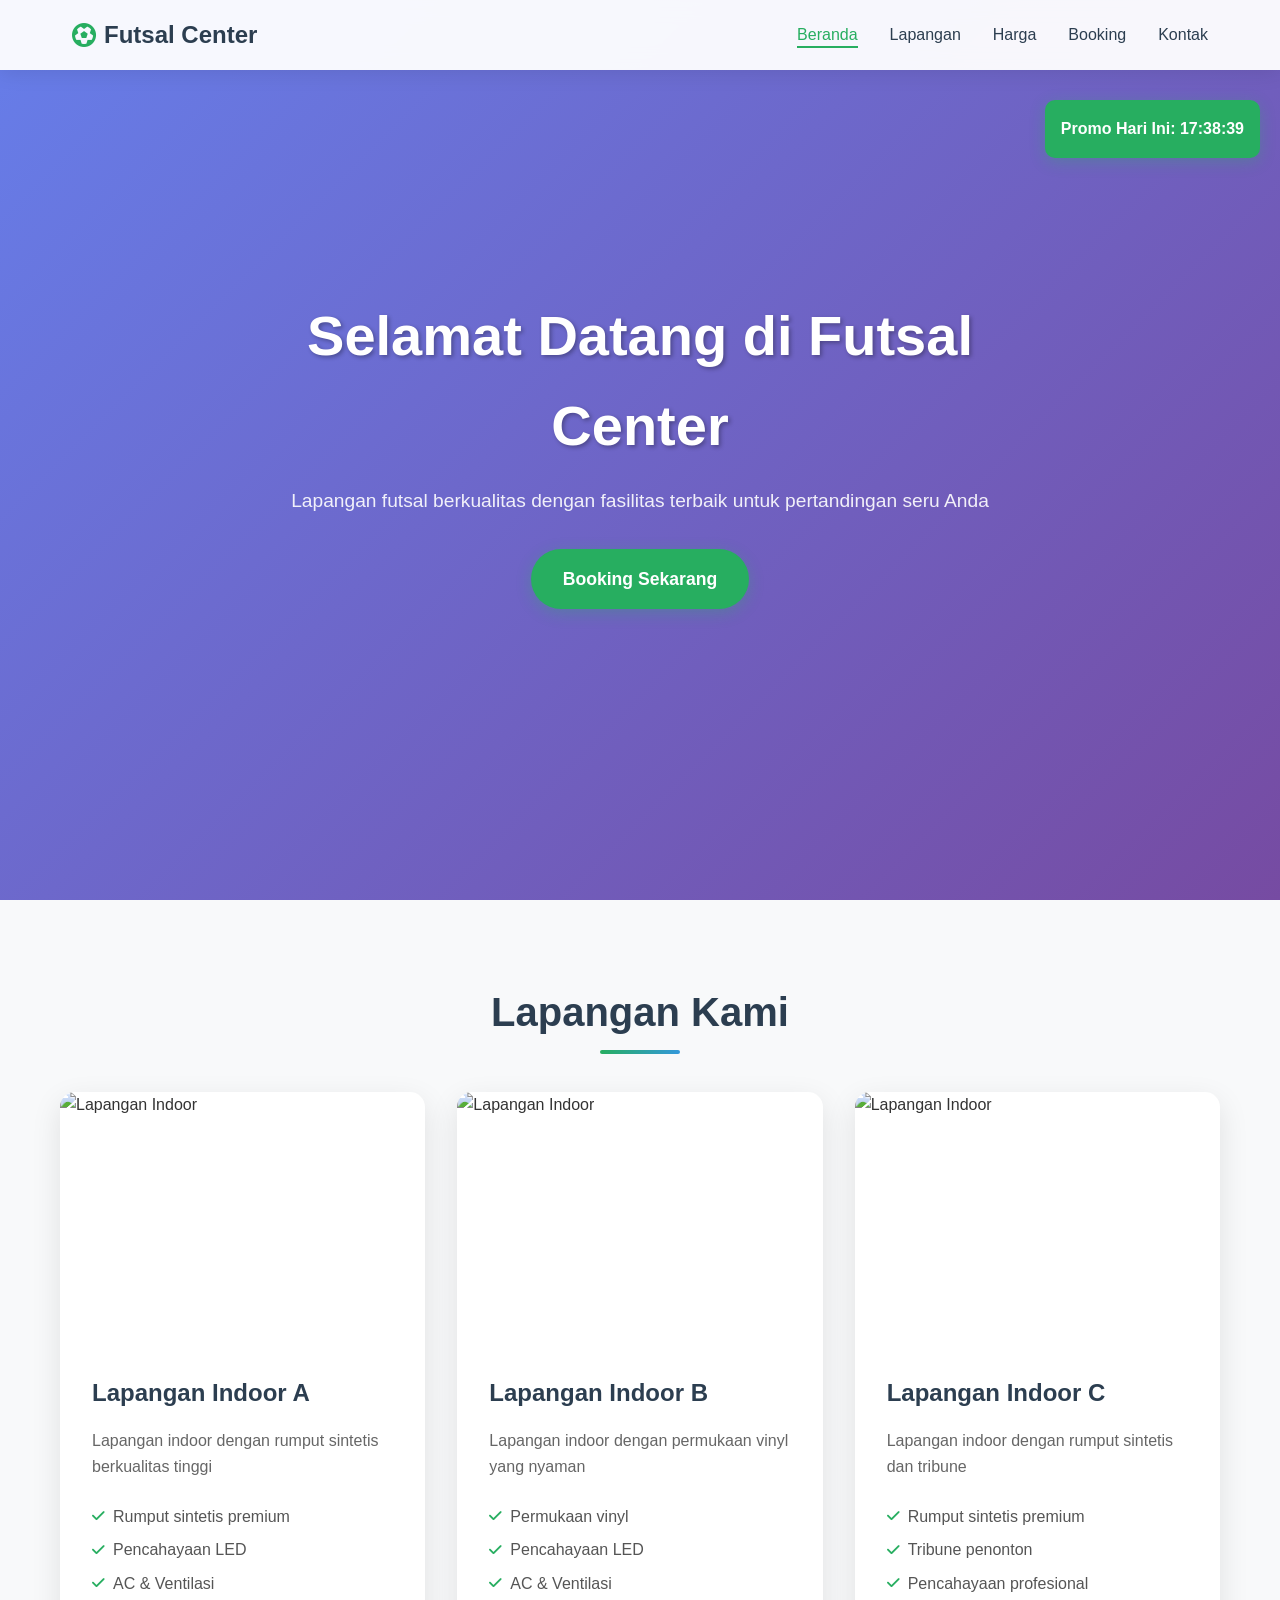
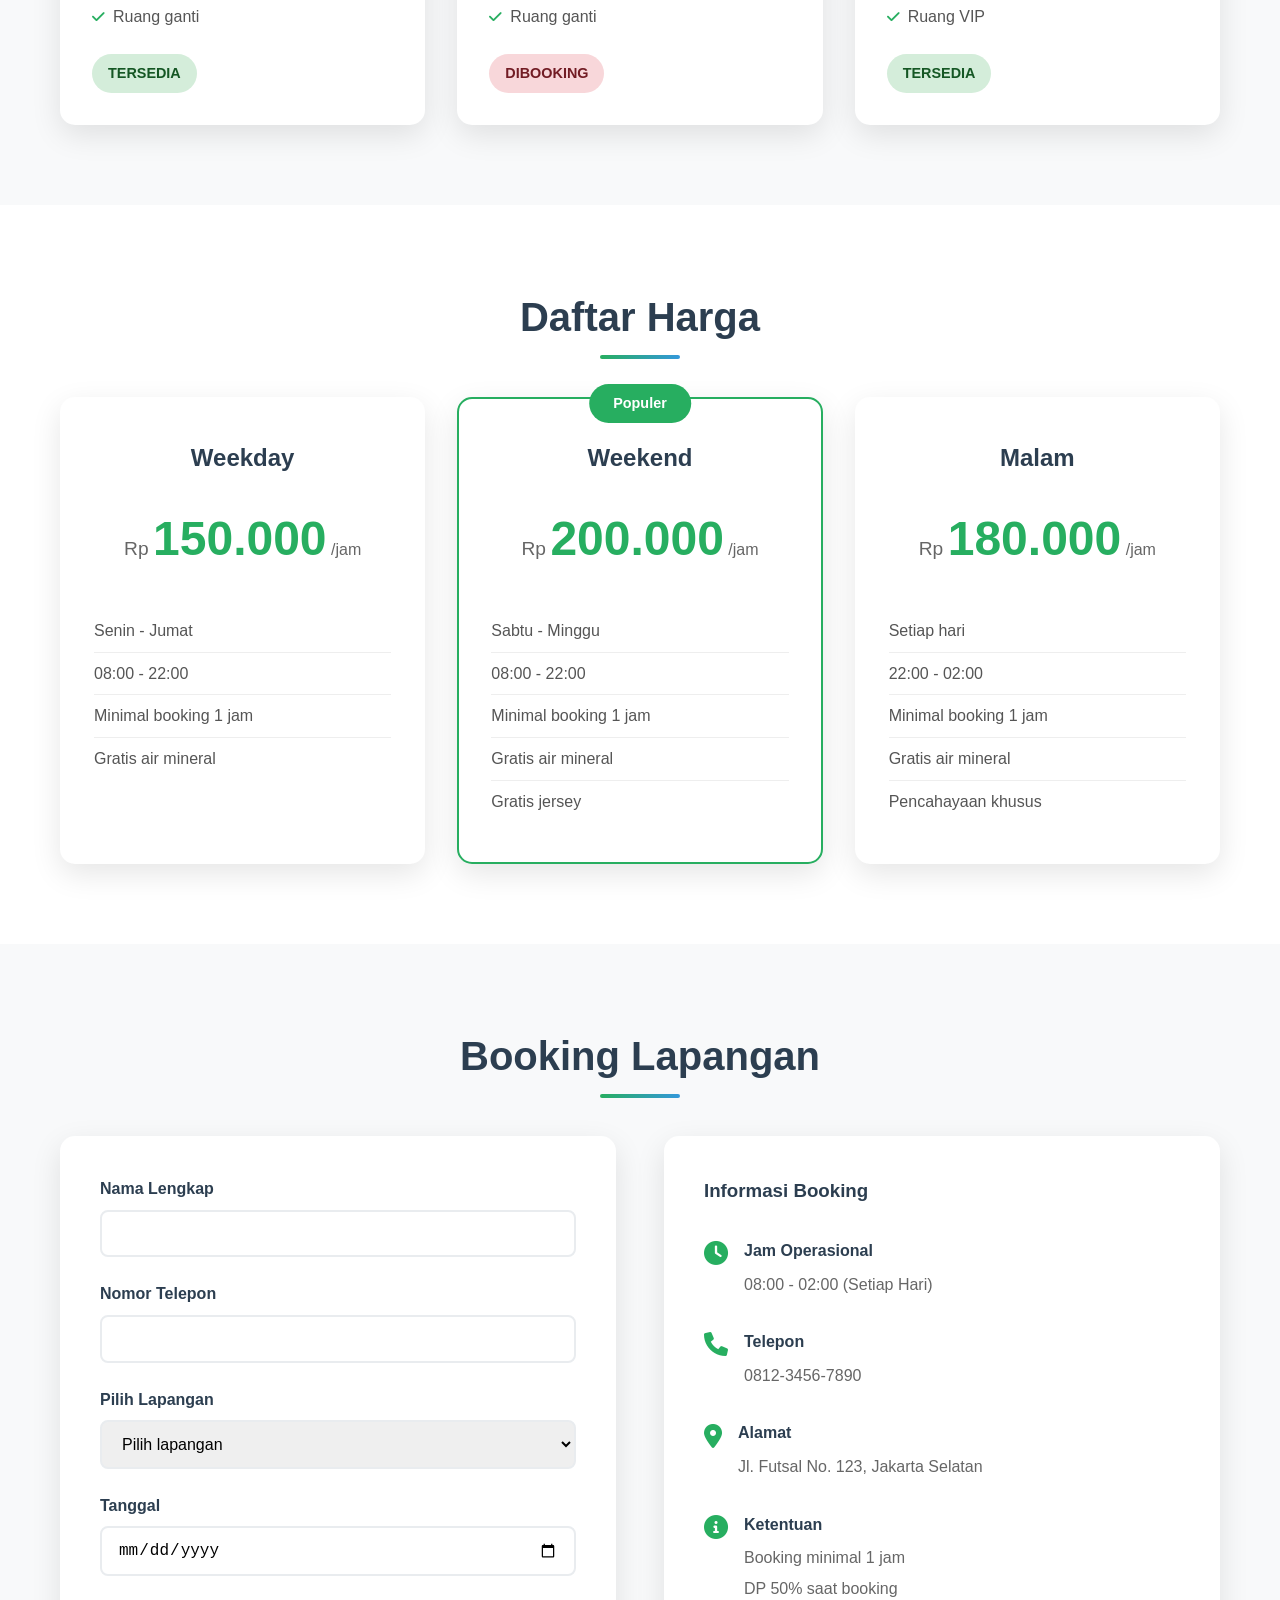
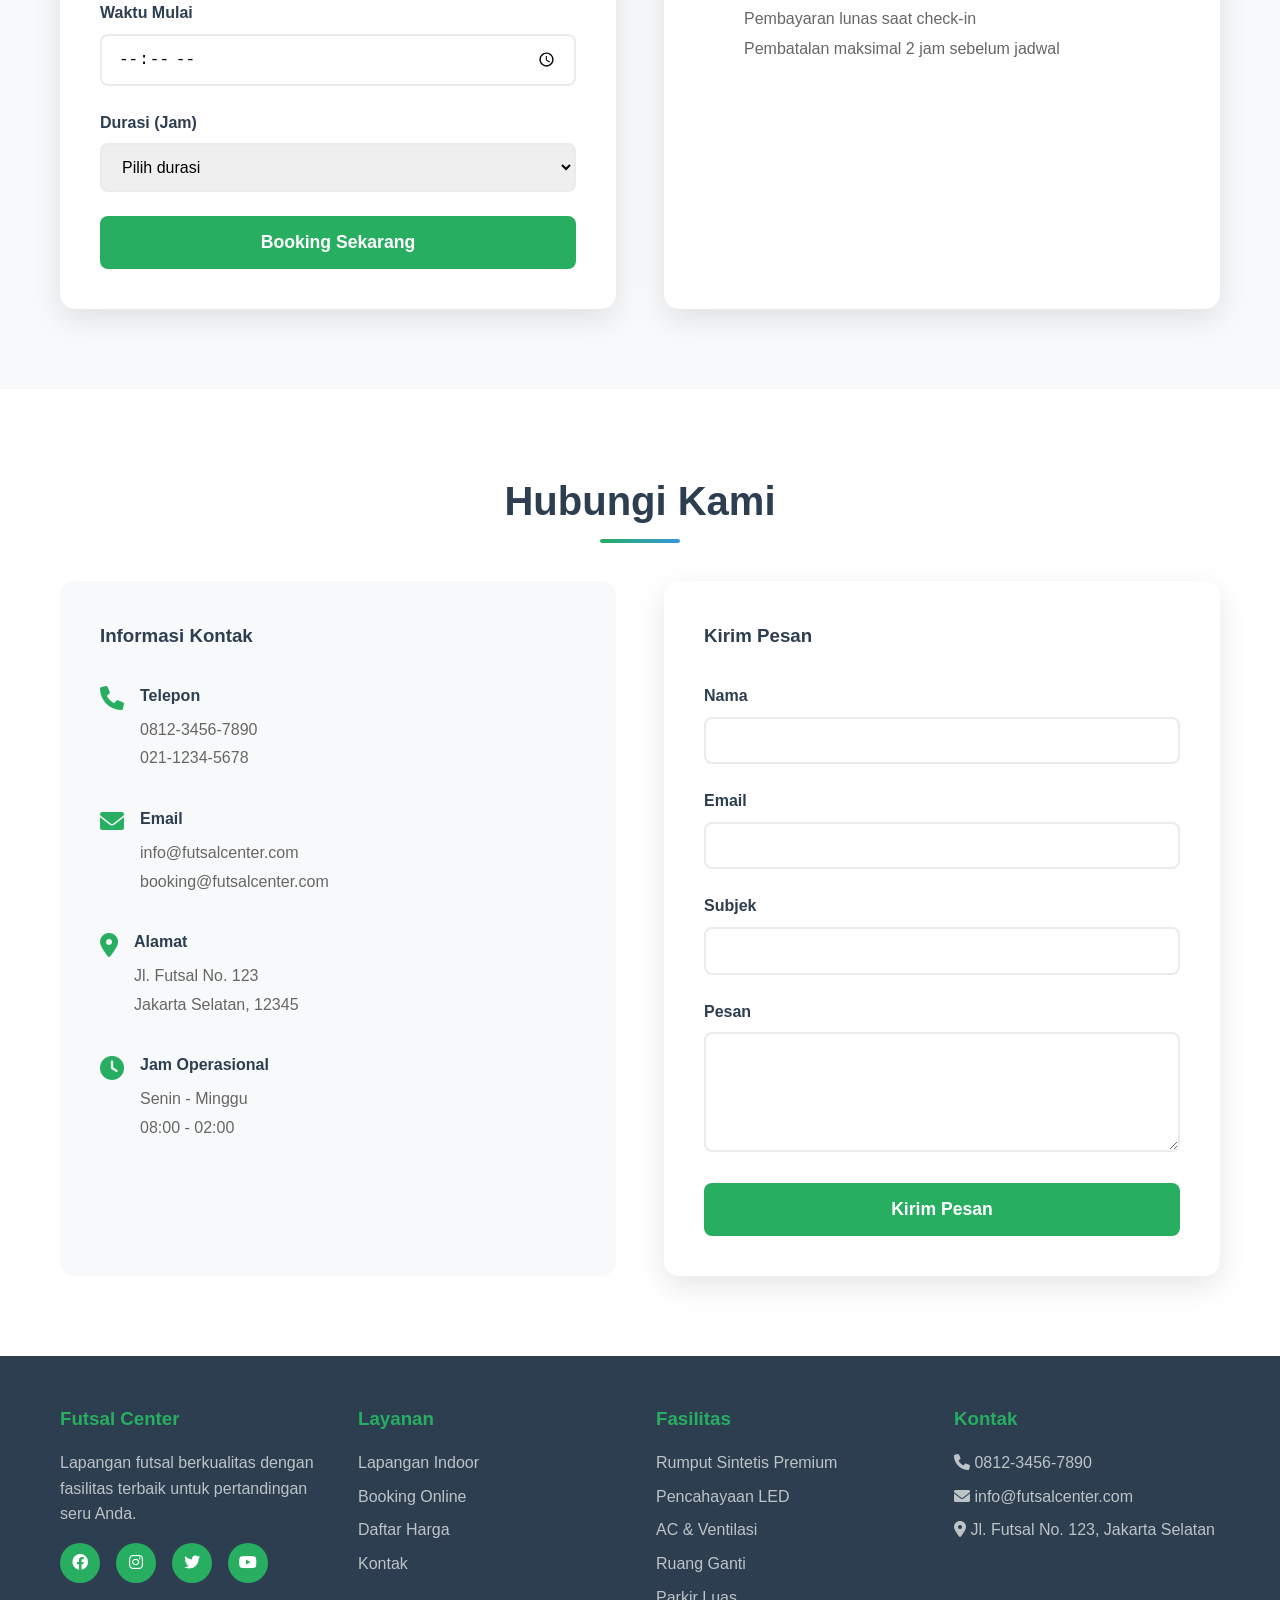
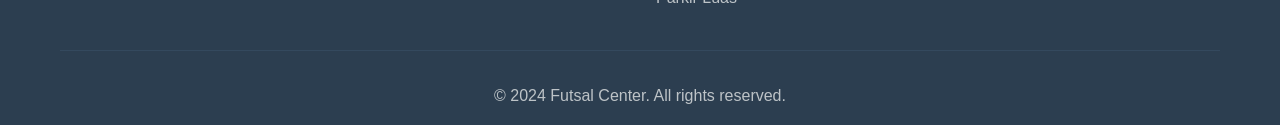
==== commit e86aa0af: "Merge b502ab32037dc33465c4664ce1fdd844964ee02d into 2ce722935c830b7515ff490a69661c42b48309be" ====
--- a/index.html
+++ b/index.html
@@ -16,15 +16,16 @@
                 <span>Futsal Center</span>
             </div>
             <ul class="nav-menu">
-                <li><a href="#home">Beranda</a></li>
-                <li><a href="#lapangan">Lapangan</a></li>
-                <li><a href="#booking">Booking</a></li>
-                <li><a href="#kontak">Kontak</a></li>
+                <li><a href="#home" class="nav-link">Beranda</a></li>
+                <li><a href="#lapangan" class="nav-link">Lapangan</a></li>
+                <li><a href="#harga" class="nav-link">Harga</a></li>
+                <li><a href="#booking" class="nav-link">Booking</a></li>
+                <li><a href="#kontak" class="nav-link">Kontak</a></li>
             </ul>
             <div class="hamburger">
-                <span></span>
-                <span></span>
-                <span></span>
+                <span class="bar"></span>
+                <span class="bar"></span>
+                <span class="bar"></span>
             </div>
         </nav>
     </header>
@@ -33,7 +34,7 @@
     <section id="home" class="hero">
         <div class="hero-content">
             <h1>Selamat Datang di Futsal Center</h1>
-            <p>Lapangan futsal berkualitas dengan harga terjangkau</p>
+            <p>Lapangan futsal berkualitas dengan fasilitas terbaik untuk pertandingan seru Anda</p>
             <a href="#booking" class="cta-button">Booking Sekarang</a>
         </div>
     </section>
@@ -41,63 +42,113 @@
     <!-- Lapangan Section -->
     <section id="lapangan" class="lapangan-section">
         <div class="container">
-            <h2>Lapangan Tersedia</h2>
+            <h2>Lapangan Kami</h2>
             <div class="lapangan-grid">
                 <div class="lapangan-card">
                     <div class="lapangan-image">
-                        <img src="https://images.unsplash.com/photo-1571019613454-1cb2f99b2d8b?ixlib=rb-4.0.3&ixid=M3wxMjA3fDB8MHxwaG90by1wYWdlfHx8fGVufDB8fHx8fA%3D%3D&auto=format&fit=crop&w=2070&q=80" alt="Lapangan Indoor">
+                        <img src="https://images.unsplash.com/photo-1571019613454-1cb2f99b2d8b?ixlib=rb-4.0.3&ixid=M3wxMjA3fDB8MHxwaG90by1wYWdlfHx8fGVufDB8fHx8fA%3D%3D&auto=format&fit=crop&w=1000&q=80" alt="Lapangan Indoor">
                     </div>
                     <div class="lapangan-info">
                         <h3>Lapangan Indoor A</h3>
                         <p>Lapangan indoor dengan rumput sintetis berkualitas tinggi</p>
-                        <div class="lapangan-features">
-                            <span><i class="fas fa-ruler"></i> 25m x 15m</span>
-                            <span><i class="fas fa-users"></i> 5v5</span>
-                            <span><i class="fas fa-lightbulb"></i> Pencahayaan LED</span>
-                        </div>
-                        <div class="price">
-                            <span class="price-amount">Rp 150.000</span>
-                            <span class="price-duration">/jam</span>
-                        </div>
+                        <ul>
+                            <li><i class="fas fa-check"></i> Rumput sintetis premium</li>
+                            <li><i class="fas fa-check"></i> Pencahayaan LED</li>
+                            <li><i class="fas fa-check"></i> AC & Ventilasi</li>
+                            <li><i class="fas fa-check"></i> Ruang ganti</li>
+                        </ul>
+                        <span class="status available">Tersedia</span>
                     </div>
                 </div>
 
                 <div class="lapangan-card">
                     <div class="lapangan-image">
-                        <img src="https://images.unsplash.com/photo-1571019613454-1cb2f99b2d8b?ixlib=rb-4.0.3&ixid=M3wxMjA3fDB8MHxwaG90by1wYWdlfHx8fGVufDB8fHx8fA%3D%3D&auto=format&fit=crop&w=2070&q=80" alt="Lapangan Indoor">
+                        <img src="https://images.unsplash.com/photo-1571019613454-1cb2f99b2d8b?ixlib=rb-4.0.3&ixid=M3wxMjA3fDB8MHxwaG90by1wYWdlfHx8fGVufDB8fHx8fA%3D%3D&auto=format&fit=crop&w=1000&q=80" alt="Lapangan Indoor">
                     </div>
                     <div class="lapangan-info">
                         <h3>Lapangan Indoor B</h3>
-                        <p>Lapangan indoor dengan sistem pendingin dan musik</p>
-                        <div class="lapangan-features">
-                            <span><i class="fas fa-ruler"></i> 25m x 15m</span>
-                            <span><i class="fas fa-users"></i> 5v5</span>
-                            <span><i class="fas fa-snowflake"></i> AC</span>
-                        </div>
-                        <div class="price">
-                            <span class="price-amount">Rp 180.000</span>
-                            <span class="price-duration">/jam</span>
-                        </div>
+                        <p>Lapangan indoor dengan permukaan vinyl yang nyaman</p>
+                        <ul>
+                            <li><i class="fas fa-check"></i> Permukaan vinyl</li>
+                            <li><i class="fas fa-check"></i> Pencahayaan LED</li>
+                            <li><i class="fas fa-check"></i> AC & Ventilasi</li>
+                            <li><i class="fas fa-check"></i> Ruang ganti</li>
+                        </ul>
+                        <span class="status booked">Dibooking</span>
                     </div>
                 </div>
 
                 <div class="lapangan-card">
                     <div class="lapangan-image">
-                        <img src="https://images.unsplash.com/photo-1571019613454-1cb2f99b2d8b?ixlib=rb-4.0.3&ixid=M3wxMjA3fDB8MHxwaG90by1wYWdlfHx8fGVufDB8fHx8fA%3D%3D&auto=format&fit=crop&w=2070&q=80" alt="Lapangan Indoor">
+                        <img src="https://images.unsplash.com/photo-1571019613454-1cb2f99b2d8b?ixlib=rb-4.0.3&ixid=M3wxMjA3fDB8MHxwaG90by1wYWdlfHx8fGVufDB8fHx8fA%3D%3D&auto=format&fit=crop&w=1000&q=80" alt="Lapangan Indoor">
                     </div>
                     <div class="lapangan-info">
-                        <h3>Lapangan VIP</h3>
-                        <p>Lapangan premium dengan fasilitas lengkap</p>
-                        <div class="lapangan-features">
-                            <span><i class="fas fa-ruler"></i> 30m x 18m</span>
-                            <span><i class="fas fa-users"></i> 6v6</span>
-                            <span><i class="fas fa-star"></i> Premium</span>
-                        </div>
-                        <div class="price">
-                            <span class="price-amount">Rp 250.000</span>
-                            <span class="price-duration">/jam</span>
-                        </div>
-                    </div>
+                        <h3>Lapangan Indoor C</h3>
+                        <p>Lapangan indoor dengan rumput sintetis dan tribune</p>
+                        <ul>
+                            <li><i class="fas fa-check"></i> Rumput sintetis premium</li>
+                            <li><i class="fas fa-check"></i> Tribune penonton</li>
+                            <li><i class="fas fa-check"></i> Pencahayaan profesional</li>
+                            <li><i class="fas fa-check"></i> Ruang VIP</li>
+                        </ul>
+                        <span class="status available">Tersedia</span>
+                    </div>
+                </div>
+            </div>
+        </div>
+    </section>
+
+    <!-- Harga Section -->
+    <section id="harga" class="harga-section">
+        <div class="container">
+            <h2>Daftar Harga</h2>
+            <div class="harga-grid">
+                <div class="harga-card">
+                    <h3>Weekday</h3>
+                    <div class="harga">
+                        <span class="currency">Rp</span>
+                        <span class="amount">150.000</span>
+                        <span class="period">/jam</span>
+                    </div>
+                    <ul>
+                        <li>Senin - Jumat</li>
+                        <li>08:00 - 22:00</li>
+                        <li>Minimal booking 1 jam</li>
+                        <li>Gratis air mineral</li>
+                    </ul>
+                </div>
+
+                <div class="harga-card featured">
+                    <div class="badge">Populer</div>
+                    <h3>Weekend</h3>
+                    <div class="harga">
+                        <span class="currency">Rp</span>
+                        <span class="amount">200.000</span>
+                        <span class="period">/jam</span>
+                    </div>
+                    <ul>
+                        <li>Sabtu - Minggu</li>
+                        <li>08:00 - 22:00</li>
+                        <li>Minimal booking 1 jam</li>
+                        <li>Gratis air mineral</li>
+                        <li>Gratis jersey</li>
+                    </ul>
+                </div>
+
+                <div class="harga-card">
+                    <h3>Malam</h3>
+                    <div class="harga">
+                        <span class="currency">Rp</span>
+                        <span class="amount">180.000</span>
+                        <span class="period">/jam</span>
+                    </div>
+                    <ul>
+                        <li>Setiap hari</li>
+                        <li>22:00 - 02:00</li>
+                        <li>Minimal booking 1 jam</li>
+                        <li>Gratis air mineral</li>
+                        <li>Pencahayaan khusus</li>
+                    </ul>
                 </div>
             </div>
         </div>
@@ -114,86 +165,85 @@
                             <label for="nama">Nama Lengkap</label>
                             <input type="text" id="nama" name="nama" required>
                         </div>
+                        
                         <div class="form-group">
                             <label for="telepon">Nomor Telepon</label>
                             <input type="tel" id="telepon" name="telepon" required>
                         </div>
+                        
                         <div class="form-group">
                             <label for="lapangan">Pilih Lapangan</label>
                             <select id="lapangan" name="lapangan" required>
-                                <option value="">Pilih lapangan...</option>
-                                <option value="indoor-a">Lapangan Indoor A - Rp 150.000/jam</option>
-                                <option value="indoor-b">Lapangan Indoor B - Rp 180.000/jam</option>
-                                <option value="vip">Lapangan VIP - Rp 250.000/jam</option>
+                                <option value="">Pilih lapangan</option>
+                                <option value="indoor-a">Lapangan Indoor A</option>
+                                <option value="indoor-b">Lapangan Indoor B</option>
+                                <option value="indoor-c">Lapangan Indoor C</option>
                             </select>
                         </div>
+                        
                         <div class="form-group">
                             <label for="tanggal">Tanggal</label>
                             <input type="date" id="tanggal" name="tanggal" required>
                         </div>
+                        
                         <div class="form-group">
                             <label for="waktu">Waktu Mulai</label>
                             <input type="time" id="waktu" name="waktu" required>
                         </div>
-                        <div class="form-group">
-                            <label for="durasi">Durasi (jam)</label>
+                        
+                        <div class="form-group">
+                            <label for="durasi">Durasi (Jam)</label>
                             <select id="durasi" name="durasi" required>
+                                <option value="">Pilih durasi</option>
                                 <option value="1">1 Jam</option>
                                 <option value="2">2 Jam</option>
                                 <option value="3">3 Jam</option>
                                 <option value="4">4 Jam</option>
                             </select>
                         </div>
+                        
                         <button type="submit" class="submit-btn">Booking Sekarang</button>
                     </form>
                 </div>
+                
                 <div class="booking-info">
                     <h3>Informasi Booking</h3>
                     <div class="info-item">
                         <i class="fas fa-clock"></i>
                         <div>
                             <h4>Jam Operasional</h4>
-                            <p>Senin - Minggu: 08:00 - 23:00</p>
-                        </div>
-                    </div>
+                            <p>08:00 - 02:00 (Setiap Hari)</p>
+                        </div>
+                    </div>
+                    
                     <div class="info-item">
-                        <i class="fas fa-credit-card"></i>
-                        <div>
-                            <h4>Pembayaran</h4>
-                            <p>DP 50% saat booking, sisanya saat check-in</p>
-                        </div>
-                    </div>
+                        <i class="fas fa-phone"></i>
+                        <div>
+                            <h4>Telepon</h4>
+                            <p>0812-3456-7890</p>
+                        </div>
+                    </div>
+                    
                     <div class="info-item">
-                        <i class="fas fa-undo"></i>
-                        <div>
-                            <h4>Pembatalan</h4>
-                            <p>Bisa dibatalkan maksimal 2 jam sebelum jadwal</p>
-                        </div>
-                    </div>
-                </div>
-            </div>
-        </div>
-    </section>
-
-    <!-- Jadwal Section -->
-    <section class="jadwal-section">
-        <div class="container">
-            <h2>Jadwal Hari Ini</h2>
-            <div class="jadwal-container">
-                <div class="jadwal-table">
-                    <table>
-                        <thead>
-                            <tr>
-                                <th>Waktu</th>
-                                <th>Lapangan A</th>
-                                <th>Lapangan B</th>
-                                <th>Lapangan VIP</th>
-                            </tr>
-                        </thead>
-                        <tbody id="jadwalBody">
-                            <!-- Jadwal akan diisi oleh JavaScript -->
-                        </tbody>
-                    </table>
+                        <i class="fas fa-map-marker-alt"></i>
+                        <div>
+                            <h4>Alamat</h4>
+                            <p>Jl. Futsal No. 123, Jakarta Selatan</p>
+                        </div>
+                    </div>
+                    
+                    <div class="info-item">
+                        <i class="fas fa-info-circle"></i>
+                        <div>
+                            <h4>Ketentuan</h4>
+                            <ul>
+                                <li>Booking minimal 1 jam</li>
+                                <li>DP 50% saat booking</li>
+                                <li>Pembayaran lunas saat check-in</li>
+                                <li>Pembatalan maksimal 2 jam sebelum jadwal</li>
+                            </ul>
+                        </div>
+                    </div>
                 </div>
             </div>
         </div>
@@ -203,39 +253,71 @@
     <section id="kontak" class="kontak-section">
         <div class="container">
             <h2>Hubungi Kami</h2>
-            <div class="kontak-container">
+            <div class="kontak-grid">
                 <div class="kontak-info">
+                    <h3>Informasi Kontak</h3>
+                    <div class="kontak-item">
+                        <i class="fas fa-phone"></i>
+                        <div>
+                            <h4>Telepon</h4>
+                            <p>0812-3456-7890</p>
+                            <p>021-1234-5678</p>
+                        </div>
+                    </div>
+                    
+                    <div class="kontak-item">
+                        <i class="fas fa-envelope"></i>
+                        <div>
+                            <h4>Email</h4>
+                            <p>info@futsalcenter.com</p>
+                            <p>booking@futsalcenter.com</p>
+                        </div>
+                    </div>
+                    
                     <div class="kontak-item">
                         <i class="fas fa-map-marker-alt"></i>
                         <div>
                             <h4>Alamat</h4>
-                            <p>Jl. Futsal No. 123, Jakarta Selatan</p>
-                        </div>
-                    </div>
+                            <p>Jl. Futsal No. 123</p>
+                            <p>Jakarta Selatan, 12345</p>
+                        </div>
+                    </div>
+                    
                     <div class="kontak-item">
-                        <i class="fas fa-phone"></i>
-                        <div>
-                            <h4>Telepon</h4>
-                            <p>+62 21 1234 5678</p>
-                        </div>
-                    </div>
-                    <div class="kontak-item">
-                        <i class="fas fa-envelope"></i>
-                        <div>
-                            <h4>Email</h4>
-                            <p>info@futsalcenter.com</p>
-                        </div>
-                    </div>
-                    <div class="kontak-item">
-                        <i class="fab fa-whatsapp"></i>
-                        <div>
-                            <h4>WhatsApp</h4>
-                            <p>+62 812 3456 7890</p>
-                        </div>
-                    </div>
-                </div>
-                <div class="map">
-                    <iframe src="https://www.google.com/maps/embed?pb=!1m18!1m12!1m3!1d3966.6666666666667!2d106.82222222222222!3d-6.175!2m3!1f0!2f0!3f0!3m2!1i1024!2i768!4f13.1!3m3!1m2!1s0x0%3A0x0!2zNsKwMTAnMzAuMCJTIDEwNsKwNDknMjAuMCJF!5e0!3m2!1sen!2sid!4v1234567890" width="100%" height="300" style="border:0;" allowfullscreen="" loading="lazy"></iframe>
+                        <i class="fas fa-clock"></i>
+                        <div>
+                            <h4>Jam Operasional</h4>
+                            <p>Senin - Minggu</p>
+                            <p>08:00 - 02:00</p>
+                        </div>
+                    </div>
+                </div>
+                
+                <div class="kontak-form">
+                    <h3>Kirim Pesan</h3>
+                    <form id="kontakForm">
+                        <div class="form-group">
+                            <label for="kontak-nama">Nama</label>
+                            <input type="text" id="kontak-nama" name="kontak-nama" required>
+                        </div>
+                        
+                        <div class="form-group">
+                            <label for="kontak-email">Email</label>
+                            <input type="email" id="kontak-email" name="kontak-email" required>
+                        </div>
+                        
+                        <div class="form-group">
+                            <label for="kontak-subjek">Subjek</label>
+                            <input type="text" id="kontak-subjek" name="kontak-subjek" required>
+                        </div>
+                        
+                        <div class="form-group">
+                            <label for="kontak-pesan">Pesan</label>
+                            <textarea id="kontak-pesan" name="kontak-pesan" rows="5" required></textarea>
+                        </div>
+                        
+                        <button type="submit" class="submit-btn">Kirim Pesan</button>
+                    </form>
                 </div>
             </div>
         </div>
@@ -247,28 +329,7 @@
             <div class="footer-content">
                 <div class="footer-section">
                     <h3>Futsal Center</h3>
-                    <p>Lapangan futsal berkualitas dengan fasilitas lengkap untuk kebutuhan olahraga Anda.</p>
-                </div>
-                <div class="footer-section">
-                    <h4>Layanan</h4>
-                    <ul>
-                        <li>Penyewaan Lapangan</li>
-                        <li>Turnamen Futsal</li>
-                        <li>Pelatihan</li>
-                        <li>Event Organizer</li>
-                    </ul>
-                </div>
-                <div class="footer-section">
-                    <h4>Fasilitas</h4>
-                    <ul>
-                        <li>Lapangan Indoor</li>
-                        <li>Rumput Sintetis</li>
-                        <li>Pencahayaan LED</li>
-                        <li>Musholla</li>
-                    </ul>
-                </div>
-                <div class="footer-section">
-                    <h4>Ikuti Kami</h4>
+                    <p>Lapangan futsal berkualitas dengan fasilitas terbaik untuk pertandingan seru Anda.</p>
                     <div class="social-links">
                         <a href="#"><i class="fab fa-facebook"></i></a>
                         <a href="#"><i class="fab fa-instagram"></i></a>
@@ -276,22 +337,41 @@
                         <a href="#"><i class="fab fa-youtube"></i></a>
                     </div>
                 </div>
-            </div>
+                
+                <div class="footer-section">
+                    <h3>Layanan</h3>
+                    <ul>
+                        <li><a href="#lapangan">Lapangan Indoor</a></li>
+                        <li><a href="#booking">Booking Online</a></li>
+                        <li><a href="#harga">Daftar Harga</a></li>
+                        <li><a href="#kontak">Kontak</a></li>
+                    </ul>
+                </div>
+                
+                <div class="footer-section">
+                    <h3>Fasilitas</h3>
+                    <ul>
+                        <li>Rumput Sintetis Premium</li>
+                        <li>Pencahayaan LED</li>
+                        <li>AC & Ventilasi</li>
+                        <li>Ruang Ganti</li>
+                        <li>Parkir Luas</li>
+                    </ul>
+                </div>
+                
+                <div class="footer-section">
+                    <h3>Kontak</h3>
+                    <p><i class="fas fa-phone"></i> 0812-3456-7890</p>
+                    <p><i class="fas fa-envelope"></i> info@futsalcenter.com</p>
+                    <p><i class="fas fa-map-marker-alt"></i> Jl. Futsal No. 123, Jakarta Selatan</p>
+                </div>
+            </div>
+            
             <div class="footer-bottom">
                 <p>&copy; 2024 Futsal Center. All rights reserved.</p>
             </div>
         </div>
     </footer>
-
-    <!-- Modal Booking Success -->
-    <div id="bookingModal" class="modal">
-        <div class="modal-content">
-            <span class="close">&times;</span>
-            <h3>Booking Berhasil!</h3>
-            <div id="bookingDetails"></div>
-            <button class="modal-btn" onclick="closeModal()">Tutup</button>
-        </div>
-    </div>
 
     <script src="script.js"></script>
 </body>
--- a/styles.css
+++ b/styles.css
@@ -5,6 +5,10 @@
     box-sizing: border-box;
 }
 
+html {
+    scroll-behavior: smooth;
+}
+
 body {
     font-family: 'Segoe UI', Tahoma, Geneva, Verdana, sans-serif;
     line-height: 1.6;
@@ -20,12 +24,14 @@
 
 /* Header Styles */
 .header {
-    background: linear-gradient(135deg, #1e3c72 0%, #2a5298 100%);
     position: fixed;
     top: 0;
     width: 100%;
+    background: rgba(255, 255, 255, 0.95);
+    backdrop-filter: blur(10px);
     z-index: 1000;
-    box-shadow: 0 2px 10px rgba(0,0,0,0.1);
+    box-shadow: 0 2px 20px rgba(0, 0, 0, 0.1);
+    transition: all 0.3s ease;
 }
 
 .navbar {
@@ -40,14 +46,14 @@
 .nav-brand {
     display: flex;
     align-items: center;
-    color: white;
     font-size: 1.5rem;
     font-weight: bold;
+    color: #2c3e50;
 }
 
 .nav-brand i {
-    margin-right: 10px;
-    font-size: 1.8rem;
+    margin-right: 0.5rem;
+    color: #27ae60;
 }
 
 .nav-menu {
@@ -56,15 +62,31 @@
     gap: 2rem;
 }
 
-.nav-menu a {
-    color: white;
+.nav-link {
     text-decoration: none;
+    color: #2c3e50;
     font-weight: 500;
     transition: color 0.3s ease;
-}
-
-.nav-menu a:hover {
-    color: #ffd700;
+    position: relative;
+}
+
+.nav-link:hover {
+    color: #27ae60;
+}
+
+.nav-link::after {
+    content: '';
+    position: absolute;
+    width: 0;
+    height: 2px;
+    bottom: -5px;
+    left: 0;
+    background-color: #27ae60;
+    transition: width 0.3s ease;
+}
+
+.nav-link:hover::after {
+    width: 100%;
 }
 
 .hamburger {
@@ -73,57 +95,76 @@
     cursor: pointer;
 }
 
-.hamburger span {
+.bar {
     width: 25px;
     height: 3px;
-    background: white;
+    background-color: #2c3e50;
     margin: 3px 0;
     transition: 0.3s;
 }
 
 /* Hero Section */
 .hero {
-    background: linear-gradient(rgba(0,0,0,0.5), rgba(0,0,0,0.5)), 
-                url('https://images.unsplash.com/photo-1571019613454-1cb2f99b2d8b?ixlib=rb-4.0.3&ixid=M3wxMjA3fDB8MHxwaG90by1wYWdlfHx8fGVufDB8fHx8fA%3D%3D&auto=format&fit=crop&w=2070&q=80');
-    background-size: cover;
-    background-position: center;
     height: 100vh;
+    background: linear-gradient(135deg, #667eea 0%, #764ba2 100%);
     display: flex;
     align-items: center;
     justify-content: center;
     text-align: center;
     color: white;
-    margin-top: 70px;
-}
-
-.hero-content h1 {
+    position: relative;
+    overflow: hidden;
+}
+
+.hero::before {
+    content: '';
+    position: absolute;
+    top: 0;
+    left: 0;
+    right: 0;
+    bottom: 0;
+    background: url('https://images.unsplash.com/photo-1571019613454-1cb2f99b2d8b?ixlib=rb-4.0.3&auto=format&fit=crop&w=2000&q=80') center/cover;
+    opacity: 0.3;
+    z-index: 1;
+}
+
+.hero-content {
+    position: relative;
+    z-index: 2;
+    max-width: 800px;
+    padding: 0 20px;
+}
+
+.hero h1 {
     font-size: 3.5rem;
     margin-bottom: 1rem;
-    text-shadow: 2px 2px 4px rgba(0,0,0,0.5);
-}
-
-.hero-content p {
+    font-weight: 700;
+    text-shadow: 2px 2px 4px rgba(0, 0, 0, 0.3);
+}
+
+.hero p {
     font-size: 1.2rem;
     margin-bottom: 2rem;
-    text-shadow: 1px 1px 2px rgba(0,0,0,0.5);
+    opacity: 0.9;
 }
 
 .cta-button {
     display: inline-block;
-    background: linear-gradient(45deg, #ff6b6b, #ee5a24);
+    padding: 1rem 2rem;
+    background: #27ae60;
     color: white;
-    padding: 15px 30px;
     text-decoration: none;
     border-radius: 50px;
-    font-weight: bold;
+    font-weight: 600;
     font-size: 1.1rem;
-    transition: transform 0.3s ease, box-shadow 0.3s ease;
-    box-shadow: 0 4px 15px rgba(255, 107, 107, 0.3);
+    transition: all 0.3s ease;
+    box-shadow: 0 4px 15px rgba(39, 174, 96, 0.3);
 }
 
 .cta-button:hover {
+    background: #219a52;
     transform: translateY(-2px);
-    box-shadow: 0 6px 20px rgba(255, 107, 107, 0.4);
+    box-shadow: 0 6px 20px rgba(39, 174, 96, 0.4);
 }
 
 /* Section Styles */
@@ -135,7 +176,20 @@
     text-align: center;
     font-size: 2.5rem;
     margin-bottom: 3rem;
-    color: #2a5298;
+    color: #2c3e50;
+    position: relative;
+}
+
+section h2::after {
+    content: '';
+    position: absolute;
+    bottom: -10px;
+    left: 50%;
+    transform: translateX(-50%);
+    width: 80px;
+    height: 4px;
+    background: linear-gradient(90deg, #27ae60, #3498db);
+    border-radius: 2px;
 }
 
 /* Lapangan Section */
@@ -147,24 +201,24 @@
     display: grid;
     grid-template-columns: repeat(auto-fit, minmax(350px, 1fr));
     gap: 2rem;
-    margin-top: 2rem;
+    margin-top: 3rem;
 }
 
 .lapangan-card {
     background: white;
     border-radius: 15px;
     overflow: hidden;
-    box-shadow: 0 10px 30px rgba(0,0,0,0.1);
+    box-shadow: 0 10px 30px rgba(0, 0, 0, 0.1);
     transition: transform 0.3s ease, box-shadow 0.3s ease;
 }
 
 .lapangan-card:hover {
-    transform: translateY(-5px);
-    box-shadow: 0 15px 40px rgba(0,0,0,0.15);
+    transform: translateY(-10px);
+    box-shadow: 0 20px 40px rgba(0, 0, 0, 0.15);
 }
 
 .lapangan-image {
-    height: 200px;
+    height: 250px;
     overflow: hidden;
 }
 
@@ -176,75 +230,164 @@
 }
 
 .lapangan-card:hover .lapangan-image img {
-    transform: scale(1.05);
+    transform: scale(1.1);
 }
 
 .lapangan-info {
-    padding: 1.5rem;
+    padding: 2rem;
 }
 
 .lapangan-info h3 {
-    font-size: 1.3rem;
-    margin-bottom: 0.5rem;
-    color: #2a5298;
+    font-size: 1.5rem;
+    margin-bottom: 1rem;
+    color: #2c3e50;
 }
 
 .lapangan-info p {
     color: #666;
-    margin-bottom: 1rem;
-}
-
-.lapangan-features {
-    display: flex;
-    flex-wrap: wrap;
-    gap: 1rem;
-    margin-bottom: 1rem;
-}
-
-.lapangan-features span {
-    background: #e3f2fd;
-    color: #1976d2;
-    padding: 5px 10px;
-    border-radius: 20px;
-    font-size: 0.9rem;
+    margin-bottom: 1.5rem;
+}
+
+.lapangan-info ul {
+    list-style: none;
+    margin-bottom: 1.5rem;
+}
+
+.lapangan-info li {
     display: flex;
     align-items: center;
-    gap: 5px;
-}
-
-.price {
-    display: flex;
-    align-items: baseline;
-    gap: 5px;
-}
-
-.price-amount {
+    margin-bottom: 0.5rem;
+    color: #555;
+}
+
+.lapangan-info li i {
+    color: #27ae60;
+    margin-right: 0.5rem;
+    font-size: 0.9rem;
+}
+
+.status {
+    display: inline-block;
+    padding: 0.5rem 1rem;
+    border-radius: 25px;
+    font-size: 0.9rem;
+    font-weight: 600;
+    text-transform: uppercase;
+}
+
+.status.available {
+    background: #d4edda;
+    color: #155724;
+}
+
+.status.booked {
+    background: #f8d7da;
+    color: #721c24;
+}
+
+/* Harga Section */
+.harga-section {
+    background: white;
+}
+
+.harga-grid {
+    display: grid;
+    grid-template-columns: repeat(auto-fit, minmax(300px, 1fr));
+    gap: 2rem;
+    margin-top: 3rem;
+}
+
+.harga-card {
+    background: white;
+    border-radius: 15px;
+    padding: 2.5rem 2rem;
+    text-align: center;
+    box-shadow: 0 10px 30px rgba(0, 0, 0, 0.1);
+    position: relative;
+    transition: transform 0.3s ease;
+    border: 2px solid transparent;
+}
+
+.harga-card:hover {
+    transform: translateY(-5px);
+}
+
+.harga-card.featured {
+    border-color: #27ae60;
+    transform: scale(1.05);
+}
+
+.badge {
+    position: absolute;
+    top: -15px;
+    left: 50%;
+    transform: translateX(-50%);
+    background: #27ae60;
+    color: white;
+    padding: 0.5rem 1.5rem;
+    border-radius: 25px;
+    font-size: 0.9rem;
+    font-weight: 600;
+}
+
+.harga-card h3 {
     font-size: 1.5rem;
-    font-weight: bold;
-    color: #2a5298;
-}
-
-.price-duration {
+    margin-bottom: 1.5rem;
+    color: #2c3e50;
+}
+
+.harga {
+    margin-bottom: 2rem;
+}
+
+.currency {
+    font-size: 1.2rem;
     color: #666;
+}
+
+.amount {
+    font-size: 3rem;
+    font-weight: 700;
+    color: #27ae60;
+}
+
+.period {
+    font-size: 1rem;
+    color: #666;
+}
+
+.harga-card ul {
+    list-style: none;
+    text-align: left;
+}
+
+.harga-card li {
+    padding: 0.5rem 0;
+    border-bottom: 1px solid #eee;
+    color: #555;
+}
+
+.harga-card li:last-child {
+    border-bottom: none;
 }
 
 /* Booking Section */
 .booking-section {
-    background: white;
+    background: #f8f9fa;
 }
 
 .booking-container {
     display: grid;
     grid-template-columns: 1fr 1fr;
     gap: 3rem;
-    align-items: start;
+    margin-top: 3rem;
 }
 
 .booking-form {
-    background: #f8f9fa;
-    padding: 2rem;
+    background: white;
+    padding: 2.5rem;
     border-radius: 15px;
-    box-shadow: 0 5px 20px rgba(0,0,0,0.1);
+    box-shadow: 0 10px 30px rgba(0, 0, 0, 0.1);
 }
 
 .form-group {
@@ -255,121 +398,86 @@
     display: block;
     margin-bottom: 0.5rem;
     font-weight: 600;
-    color: #333;
+    color: #2c3e50;
 }
 
 .form-group input,
-.form-group select {
+.form-group select,
+.form-group textarea {
     width: 100%;
-    padding: 12px;
-    border: 2px solid #e0e0e0;
+    padding: 0.8rem 1rem;
+    border: 2px solid #e9ecef;
     border-radius: 8px;
     font-size: 1rem;
     transition: border-color 0.3s ease;
 }
 
 .form-group input:focus,
-.form-group select:focus {
+.form-group select:focus,
+.form-group textarea:focus {
     outline: none;
-    border-color: #2a5298;
+    border-color: #27ae60;
 }
 
 .submit-btn {
     width: 100%;
-    background: linear-gradient(45deg, #2a5298, #1e3c72);
+    padding: 1rem;
+    background: #27ae60;
     color: white;
-    padding: 15px;
     border: none;
     border-radius: 8px;
     font-size: 1.1rem;
-    font-weight: bold;
+    font-weight: 600;
     cursor: pointer;
-    transition: transform 0.3s ease;
+    transition: background 0.3s ease;
 }
 
 .submit-btn:hover {
-    transform: translateY(-2px);
+    background: #219a52;
 }
 
 .booking-info {
-    background: linear-gradient(135deg, #2a5298, #1e3c72);
-    color: white;
-    padding: 2rem;
+    background: white;
+    padding: 2.5rem;
     border-radius: 15px;
+    box-shadow: 0 10px 30px rgba(0, 0, 0, 0.1);
 }
 
 .booking-info h3 {
-    margin-bottom: 1.5rem;
-    font-size: 1.5rem;
+    margin-bottom: 2rem;
+    color: #2c3e50;
 }
 
 .info-item {
     display: flex;
     align-items: flex-start;
-    gap: 1rem;
-    margin-bottom: 1.5rem;
+    margin-bottom: 2rem;
 }
 
 .info-item i {
     font-size: 1.5rem;
-    color: #ffd700;
-    margin-top: 5px;
+    color: #27ae60;
+    margin-right: 1rem;
+    margin-top: 0.2rem;
 }
 
 .info-item h4 {
     margin-bottom: 0.5rem;
-    font-size: 1.1rem;
-}
-
-/* Jadwal Section */
-.jadwal-section {
-    background: #f8f9fa;
-}
-
-.jadwal-container {
-    background: white;
-    border-radius: 15px;
-    padding: 2rem;
-    box-shadow: 0 5px 20px rgba(0,0,0,0.1);
-}
-
-.jadwal-table {
-    overflow-x: auto;
-}
-
-.jadwal-table table {
-    width: 100%;
-    border-collapse: collapse;
-    margin-top: 1rem;
-}
-
-.jadwal-table th,
-.jadwal-table td {
-    padding: 12px;
-    text-align: center;
-    border: 1px solid #e0e0e0;
-}
-
-.jadwal-table th {
-    background: #2a5298;
-    color: white;
-    font-weight: bold;
-}
-
-.jadwal-table tr:nth-child(even) {
-    background: #f8f9fa;
-}
-
-.jadwal-table .booked {
-    background: #ffebee;
-    color: #c62828;
-    font-weight: bold;
-}
-
-.jadwal-table .available {
-    background: #e8f5e8;
-    color: #2e7d32;
-    font-weight: bold;
+    color: #2c3e50;
+}
+
+.info-item p,
+.info-item ul {
+    color: #666;
+}
+
+.info-item ul {
+    list-style: none;
+    padding-left: 0;
+}
+
+.info-item li {
+    margin-bottom: 0.3rem;
 }
 
 /* Kontak Section */
@@ -377,45 +485,62 @@
     background: white;
 }
 
-.kontak-container {
+.kontak-grid {
     display: grid;
     grid-template-columns: 1fr 1fr;
     gap: 3rem;
-    align-items: start;
+    margin-top: 3rem;
 }
 
 .kontak-info {
-    display: flex;
-    flex-direction: column;
-    gap: 2rem;
+    background: #f8f9fa;
+    padding: 2.5rem;
+    border-radius: 15px;
+}
+
+.kontak-info h3 {
+    margin-bottom: 2rem;
+    color: #2c3e50;
 }
 
 .kontak-item {
     display: flex;
     align-items: flex-start;
-    gap: 1rem;
+    margin-bottom: 2rem;
 }
 
 .kontak-item i {
     font-size: 1.5rem;
-    color: #2a5298;
-    margin-top: 5px;
+    color: #27ae60;
+    margin-right: 1rem;
+    margin-top: 0.2rem;
 }
 
 .kontak-item h4 {
     margin-bottom: 0.5rem;
-    color: #2a5298;
-}
-
-.map {
+    color: #2c3e50;
+}
+
+.kontak-item p {
+    color: #666;
+    margin-bottom: 0.2rem;
+}
+
+.kontak-form {
+    background: white;
+    padding: 2.5rem;
     border-radius: 15px;
-    overflow: hidden;
-    box-shadow: 0 5px 20px rgba(0,0,0,0.1);
+    box-shadow: 0 10px 30px rgba(0, 0, 0, 0.1);
+}
+
+.kontak-form h3 {
+    margin-bottom: 2rem;
+    color: #2c3e50;
 }
 
 /* Footer */
 .footer {
-    background: #1a1a1a;
+    background: #2c3e50;
     color: white;
     padding: 3rem 0 1rem;
 }
@@ -427,40 +552,42 @@
     margin-bottom: 2rem;
 }
 
-.footer-section h3,
-.footer-section h4 {
+.footer-section h3 {
     margin-bottom: 1rem;
-    color: #ffd700;
+    color: #27ae60;
+}
+
+.footer-section p,
+.footer-section li {
+    margin-bottom: 0.5rem;
+    color: #bdc3c7;
 }
 
 .footer-section ul {
     list-style: none;
 }
 
-.footer-section ul li {
-    margin-bottom: 0.5rem;
-}
-
-.footer-section ul li a {
-    color: #ccc;
+.footer-section a {
+    color: #bdc3c7;
     text-decoration: none;
     transition: color 0.3s ease;
 }
 
-.footer-section ul li a:hover {
-    color: #ffd700;
+.footer-section a:hover {
+    color: #27ae60;
 }
 
 .social-links {
     display: flex;
     gap: 1rem;
+    margin-top: 1rem;
 }
 
 .social-links a {
     display: inline-block;
     width: 40px;
     height: 40px;
-    background: #2a5298;
+    background: #27ae60;
     color: white;
     text-align: center;
     line-height: 40px;
@@ -469,78 +596,14 @@
 }
 
 .social-links a:hover {
-    background: #ffd700;
-    color: #1a1a1a;
+    background: #219a52;
 }
 
 .footer-bottom {
     text-align: center;
     padding-top: 2rem;
-    border-top: 1px solid #333;
-    color: #ccc;
-}
-
-/* Modal */
-.modal {
-    display: none;
-    position: fixed;
-    z-index: 2000;
-    left: 0;
-    top: 0;
-    width: 100%;
-    height: 100%;
-    background-color: rgba(0,0,0,0.5);
-}
-
-.modal-content {
-    background-color: white;
-    margin: 15% auto;
-    padding: 2rem;
-    border-radius: 15px;
-    width: 90%;
-    max-width: 500px;
-    position: relative;
-    animation: modalSlideIn 0.3s ease;
-}
-
-@keyframes modalSlideIn {
-    from {
-        transform: translateY(-50px);
-        opacity: 0;
-    }
-    to {
-        transform: translateY(0);
-        opacity: 1;
-    }
-}
-
-.close {
-    position: absolute;
-    right: 20px;
-    top: 15px;
-    font-size: 28px;
-    font-weight: bold;
-    cursor: pointer;
-    color: #aaa;
-}
-
-.close:hover {
-    color: #000;
-}
-
-.modal-content h3 {
-    color: #2a5298;
-    margin-bottom: 1rem;
-}
-
-.modal-btn {
-    background: #2a5298;
-    color: white;
-    padding: 10px 20px;
-    border: none;
-    border-radius: 5px;
-    cursor: pointer;
-    margin-top: 1rem;
+    border-top: 1px solid #34495e;
+    color: #bdc3c7;
 }
 
 /* Responsive Design */
@@ -554,7 +617,7 @@
         left: -100%;
         top: 70px;
         flex-direction: column;
-        background-color: #2a5298;
+        background-color: white;
         width: 100%;
         text-align: center;
         transition: 0.3s;
@@ -566,37 +629,29 @@
         left: 0;
     }
     
-    .hero-content h1 {
+    .hero h1 {
         font-size: 2.5rem;
     }
     
+    .hero p {
+        font-size: 1rem;
+    }
+    
     .booking-container,
-    .kontak-container {
+    .kontak-grid {
         grid-template-columns: 1fr;
-        gap: 2rem;
     }
     
     .lapangan-grid {
         grid-template-columns: 1fr;
     }
     
-    .footer-content {
+    .harga-grid {
         grid-template-columns: 1fr;
-        text-align: center;
-    }
-    
-    .social-links {
-        justify-content: center;
-    }
-}
-
-@media (max-width: 480px) {
-    .hero-content h1 {
-        font-size: 2rem;
-    }
-    
-    .hero-content p {
-        font-size: 1rem;
+    }
+    
+    .harga-card.featured {
+        transform: none;
     }
     
     section {
@@ -606,12 +661,72 @@
     section h2 {
         font-size: 2rem;
     }
-    
+}
+
+@media (max-width: 480px) {
     .navbar {
         padding: 1rem;
     }
     
+    .hero h1 {
+        font-size: 2rem;
+    }
+    
     .container {
         padding: 0 15px;
     }
+    
+    .booking-form,
+    .booking-info,
+    .kontak-info,
+    .kontak-form {
+        padding: 1.5rem;
+    }
+}
+
+/* Animation Classes */
+.fade-in {
+    opacity: 0;
+    transform: translateY(30px);
+    transition: opacity 0.6s ease, transform 0.6s ease;
+}
+
+.fade-in.visible {
+    opacity: 1;
+    transform: translateY(0);
+}
+
+/* Loading Animation */
+.loading {
+    display: inline-block;
+    width: 20px;
+    height: 20px;
+    border: 3px solid rgba(255, 255, 255, 0.3);
+    border-radius: 50%;
+    border-top-color: #fff;
+    animation: spin 1s ease-in-out infinite;
+}
+
+@keyframes spin {
+    to { transform: rotate(360deg); }
+}
+
+/* Success/Error Messages */
+.message {
+    padding: 1rem;
+    border-radius: 8px;
+    margin-bottom: 1rem;
+    font-weight: 500;
+}
+
+.message.success {
+    background: #d4edda;
+    color: #155724;
+    border: 1px solid #c3e6cb;
+}
+
+.message.error {
+    background: #f8d7da;
+    color: #721c24;
+    border: 1px solid #f5c6cb;
 }
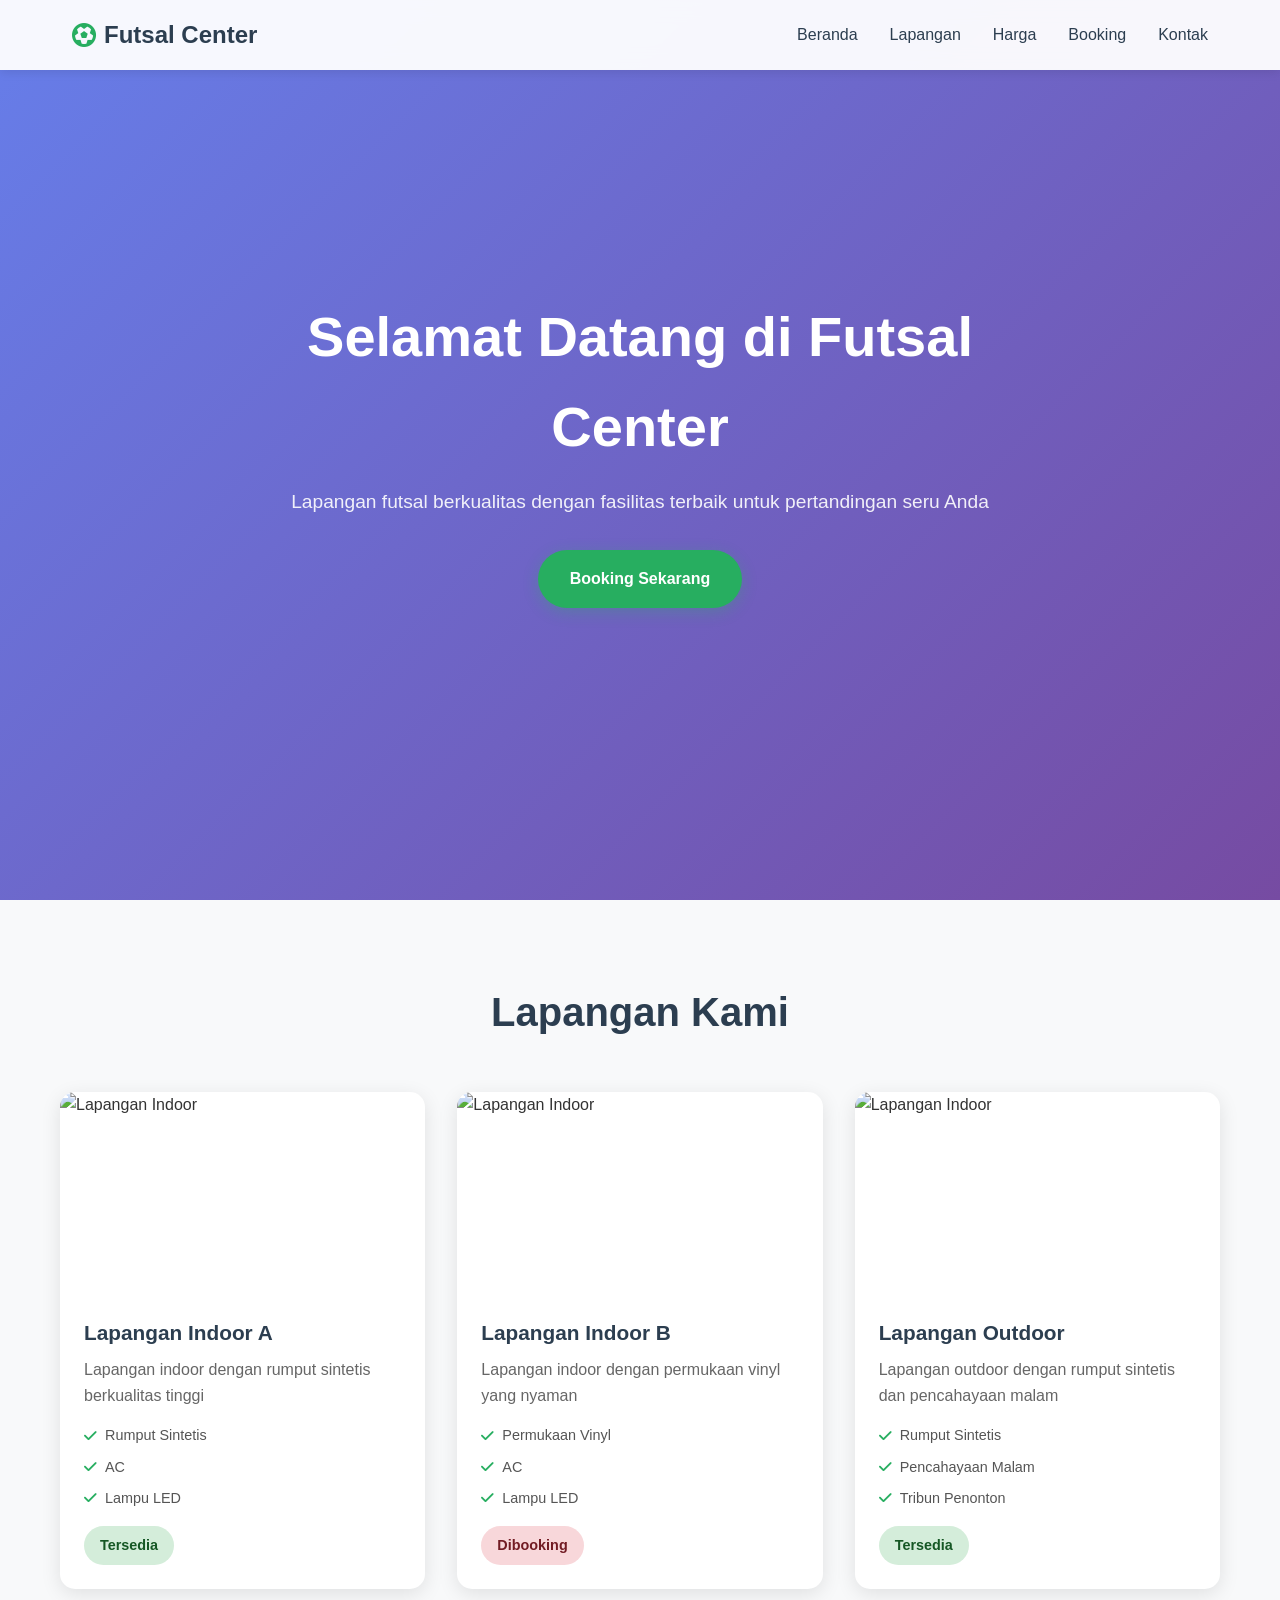
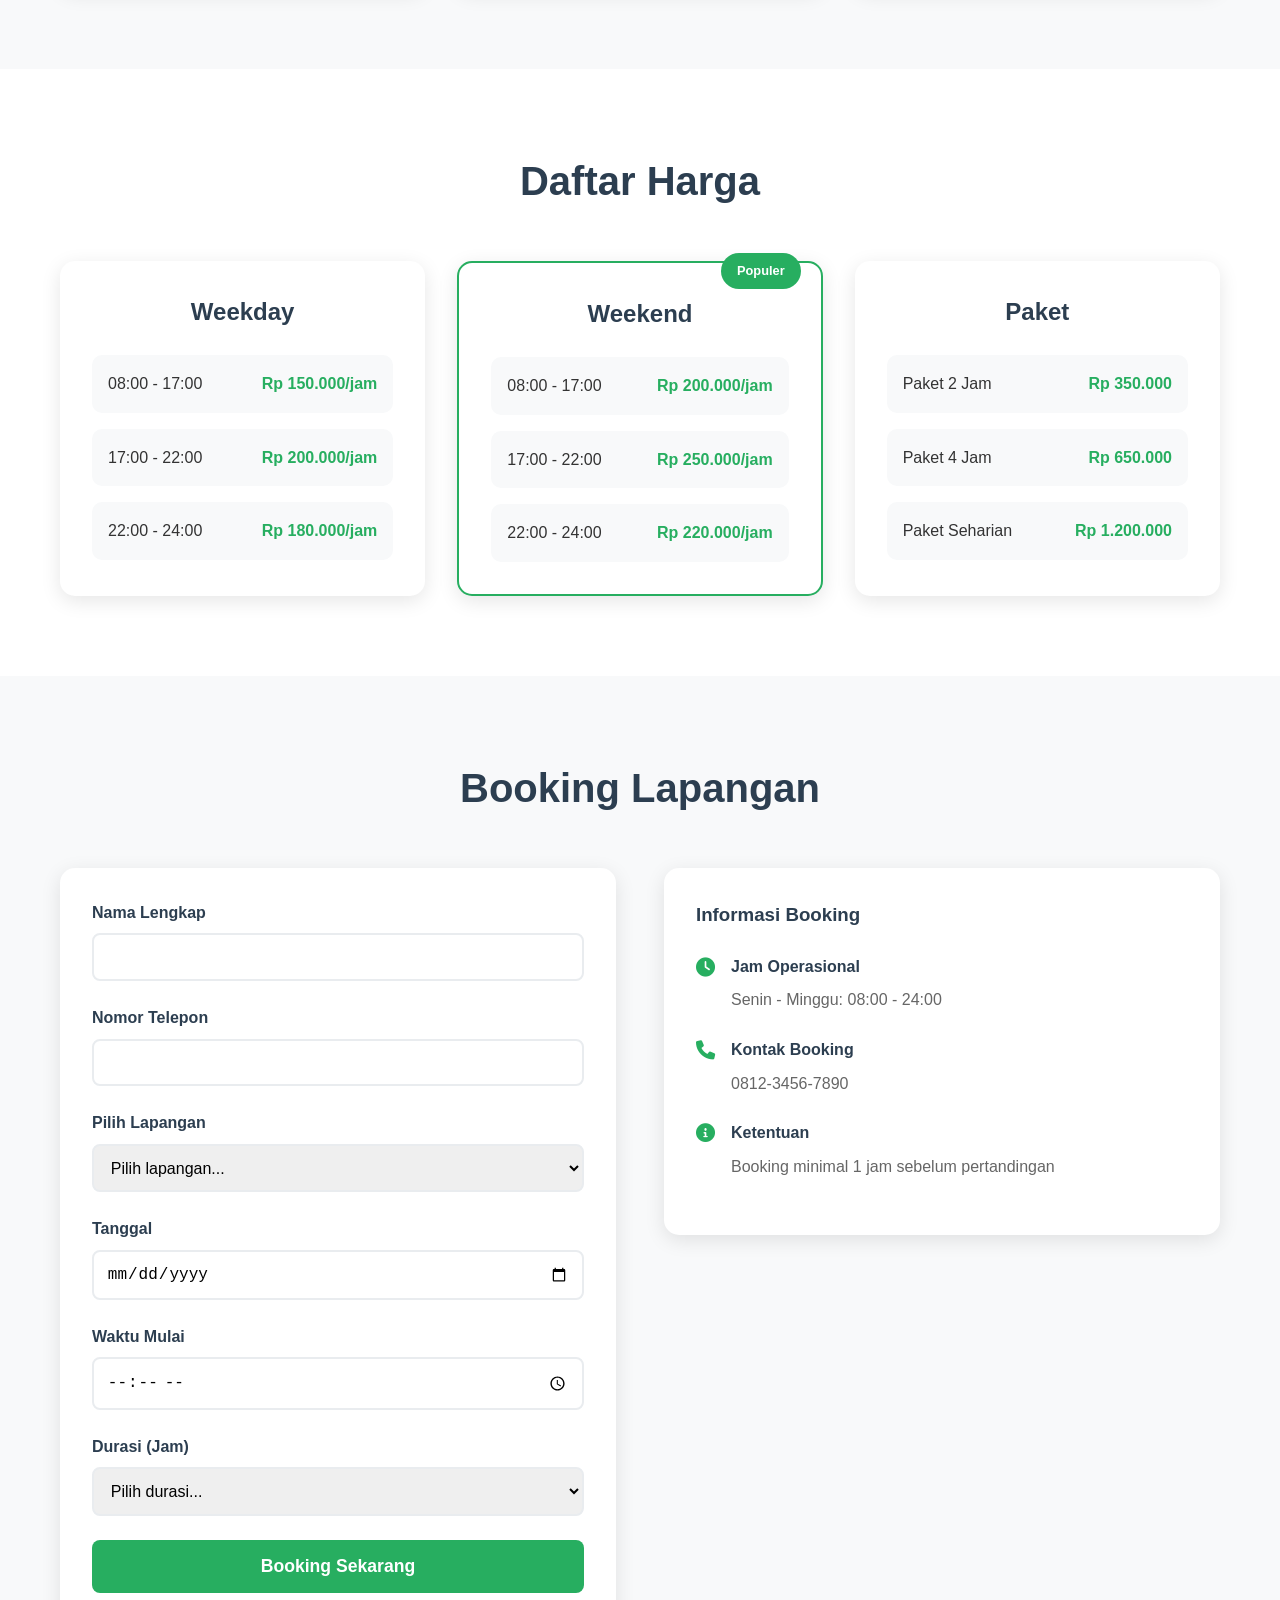
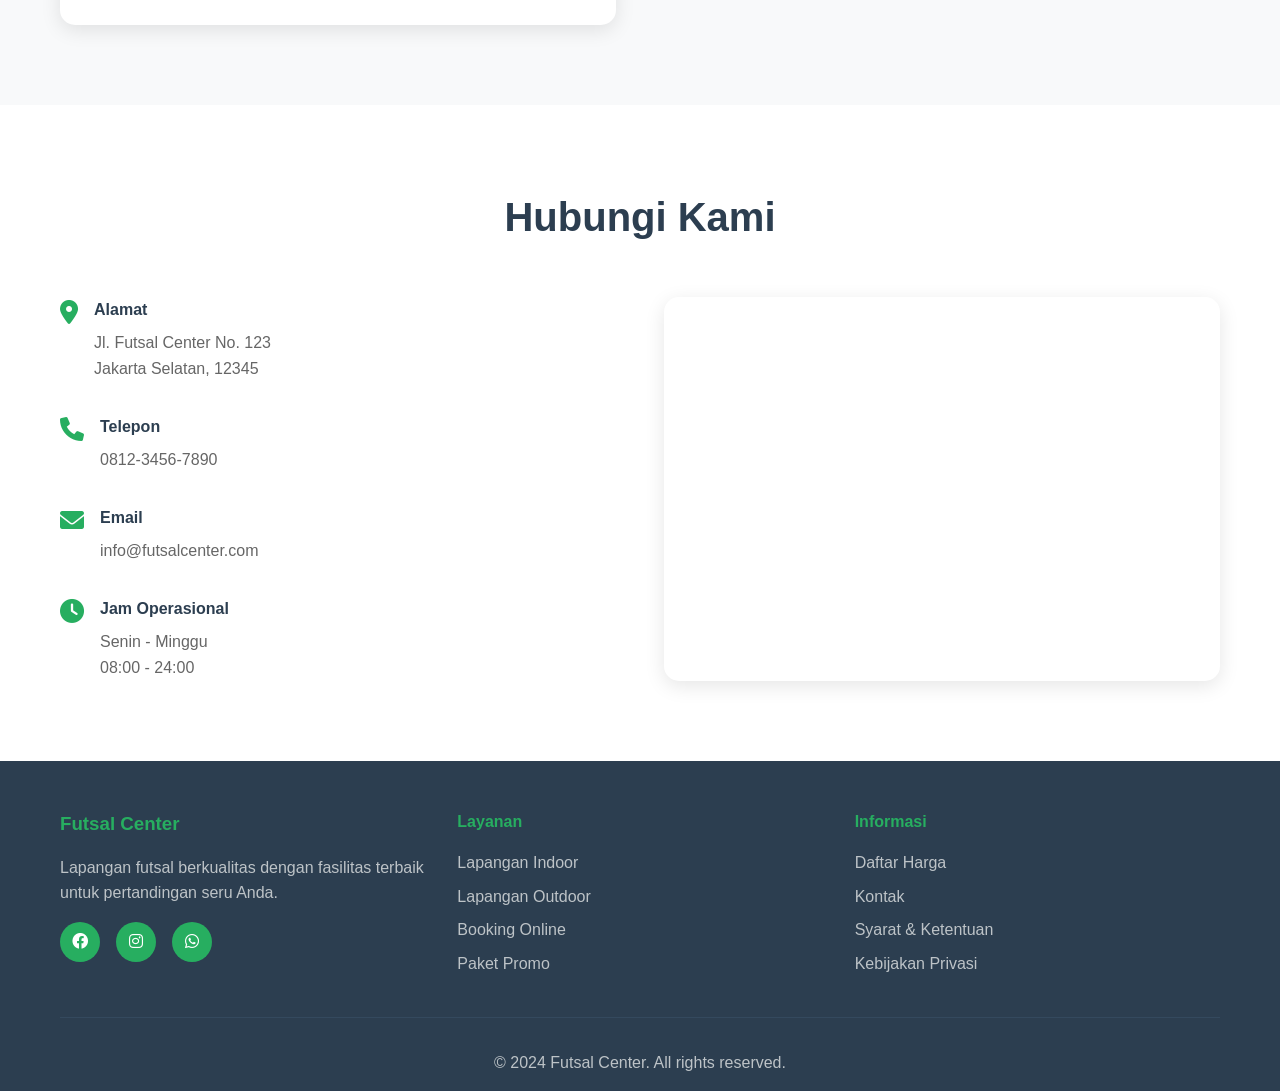
==== commit eaecd23f: "Merge 4c5033c43b69569883223af8e4ec2eeef508dd98 into 2ce722935c830b7515ff490a69661c42b48309be" ====
--- a/index.html
+++ b/index.html
@@ -46,52 +46,49 @@
             <div class="lapangan-grid">
                 <div class="lapangan-card">
                     <div class="lapangan-image">
-                        <img src="https://images.unsplash.com/photo-1571019613454-1cb2f99b2d8b?ixlib=rb-4.0.3&ixid=M3wxMjA3fDB8MHxwaG90by1wYWdlfHx8fGVufDB8fHx8fA%3D%3D&auto=format&fit=crop&w=1000&q=80" alt="Lapangan Indoor">
+                        <img src="https://images.unsplash.com/photo-1571019613454-1cb2f99b2d8b?ixlib=rb-4.0.3&ixid=M3wxMjA3fDB8MHxwaG90by1wYWdlfHx8fGVufDB8fHx8fA%3D%3D&auto=format&fit=crop&w=2070&q=80" alt="Lapangan Indoor">
                     </div>
                     <div class="lapangan-info">
                         <h3>Lapangan Indoor A</h3>
                         <p>Lapangan indoor dengan rumput sintetis berkualitas tinggi</p>
-                        <ul>
-                            <li><i class="fas fa-check"></i> Rumput sintetis premium</li>
-                            <li><i class="fas fa-check"></i> Pencahayaan LED</li>
-                            <li><i class="fas fa-check"></i> AC & Ventilasi</li>
-                            <li><i class="fas fa-check"></i> Ruang ganti</li>
-                        </ul>
-                        <span class="status available">Tersedia</span>
+                        <div class="lapangan-features">
+                            <span><i class="fas fa-check"></i> Rumput Sintetis</span>
+                            <span><i class="fas fa-check"></i> AC</span>
+                            <span><i class="fas fa-check"></i> Lampu LED</span>
+                        </div>
+                        <div class="status available">Tersedia</div>
                     </div>
                 </div>
 
                 <div class="lapangan-card">
                     <div class="lapangan-image">
-                        <img src="https://images.unsplash.com/photo-1571019613454-1cb2f99b2d8b?ixlib=rb-4.0.3&ixid=M3wxMjA3fDB8MHxwaG90by1wYWdlfHx8fGVufDB8fHx8fA%3D%3D&auto=format&fit=crop&w=1000&q=80" alt="Lapangan Indoor">
+                        <img src="https://images.unsplash.com/photo-1571019613454-1cb2f99b2d8b?ixlib=rb-4.0.3&ixid=M3wxMjA3fDB8MHxwaG90by1wYWdlfHx8fGVufDB8fHx8fA%3D%3D&auto=format&fit=crop&w=2070&q=80" alt="Lapangan Indoor">
                     </div>
                     <div class="lapangan-info">
                         <h3>Lapangan Indoor B</h3>
                         <p>Lapangan indoor dengan permukaan vinyl yang nyaman</p>
-                        <ul>
-                            <li><i class="fas fa-check"></i> Permukaan vinyl</li>
-                            <li><i class="fas fa-check"></i> Pencahayaan LED</li>
-                            <li><i class="fas fa-check"></i> AC & Ventilasi</li>
-                            <li><i class="fas fa-check"></i> Ruang ganti</li>
-                        </ul>
-                        <span class="status booked">Dibooking</span>
+                        <div class="lapangan-features">
+                            <span><i class="fas fa-check"></i> Permukaan Vinyl</span>
+                            <span><i class="fas fa-check"></i> AC</span>
+                            <span><i class="fas fa-check"></i> Lampu LED</span>
+                        </div>
+                        <div class="status booked">Dibooking</div>
                     </div>
                 </div>
 
                 <div class="lapangan-card">
                     <div class="lapangan-image">
-                        <img src="https://images.unsplash.com/photo-1571019613454-1cb2f99b2d8b?ixlib=rb-4.0.3&ixid=M3wxMjA3fDB8MHxwaG90by1wYWdlfHx8fGVufDB8fHx8fA%3D%3D&auto=format&fit=crop&w=1000&q=80" alt="Lapangan Indoor">
+                        <img src="https://images.unsplash.com/photo-1571019613454-1cb2f99b2d8b?ixlib=rb-4.0.3&ixid=M3wxMjA3fDB8MHxwaG90by1wYWdlfHx8fGVufDB8fHx8fA%3D%3D&auto=format&fit=crop&w=2070&q=80" alt="Lapangan Indoor">
                     </div>
                     <div class="lapangan-info">
-                        <h3>Lapangan Indoor C</h3>
-                        <p>Lapangan indoor dengan rumput sintetis dan tribune</p>
-                        <ul>
-                            <li><i class="fas fa-check"></i> Rumput sintetis premium</li>
-                            <li><i class="fas fa-check"></i> Tribune penonton</li>
-                            <li><i class="fas fa-check"></i> Pencahayaan profesional</li>
-                            <li><i class="fas fa-check"></i> Ruang VIP</li>
-                        </ul>
-                        <span class="status available">Tersedia</span>
+                        <h3>Lapangan Outdoor</h3>
+                        <p>Lapangan outdoor dengan rumput sintetis dan pencahayaan malam</p>
+                        <div class="lapangan-features">
+                            <span><i class="fas fa-check"></i> Rumput Sintetis</span>
+                            <span><i class="fas fa-check"></i> Pencahayaan Malam</span>
+                            <span><i class="fas fa-check"></i> Tribun Penonton</span>
+                        </div>
+                        <div class="status available">Tersedia</div>
                     </div>
                 </div>
             </div>
@@ -105,50 +102,57 @@
             <div class="harga-grid">
                 <div class="harga-card">
                     <h3>Weekday</h3>
-                    <div class="harga">
-                        <span class="currency">Rp</span>
-                        <span class="amount">150.000</span>
-                        <span class="period">/jam</span>
-                    </div>
-                    <ul>
-                        <li>Senin - Jumat</li>
-                        <li>08:00 - 22:00</li>
-                        <li>Minimal booking 1 jam</li>
-                        <li>Gratis air mineral</li>
-                    </ul>
+                    <div class="harga-list">
+                        <div class="harga-item">
+                            <span>08:00 - 17:00</span>
+                            <span>Rp 150.000/jam</span>
+                        </div>
+                        <div class="harga-item">
+                            <span>17:00 - 22:00</span>
+                            <span>Rp 200.000/jam</span>
+                        </div>
+                        <div class="harga-item">
+                            <span>22:00 - 24:00</span>
+                            <span>Rp 180.000/jam</span>
+                        </div>
+                    </div>
                 </div>
 
                 <div class="harga-card featured">
-                    <div class="badge">Populer</div>
+                    <div class="featured-badge">Populer</div>
                     <h3>Weekend</h3>
-                    <div class="harga">
-                        <span class="currency">Rp</span>
-                        <span class="amount">200.000</span>
-                        <span class="period">/jam</span>
-                    </div>
-                    <ul>
-                        <li>Sabtu - Minggu</li>
-                        <li>08:00 - 22:00</li>
-                        <li>Minimal booking 1 jam</li>
-                        <li>Gratis air mineral</li>
-                        <li>Gratis jersey</li>
-                    </ul>
+                    <div class="harga-list">
+                        <div class="harga-item">
+                            <span>08:00 - 17:00</span>
+                            <span>Rp 200.000/jam</span>
+                        </div>
+                        <div class="harga-item">
+                            <span>17:00 - 22:00</span>
+                            <span>Rp 250.000/jam</span>
+                        </div>
+                        <div class="harga-item">
+                            <span>22:00 - 24:00</span>
+                            <span>Rp 220.000/jam</span>
+                        </div>
+                    </div>
                 </div>
 
                 <div class="harga-card">
-                    <h3>Malam</h3>
-                    <div class="harga">
-                        <span class="currency">Rp</span>
-                        <span class="amount">180.000</span>
-                        <span class="period">/jam</span>
-                    </div>
-                    <ul>
-                        <li>Setiap hari</li>
-                        <li>22:00 - 02:00</li>
-                        <li>Minimal booking 1 jam</li>
-                        <li>Gratis air mineral</li>
-                        <li>Pencahayaan khusus</li>
-                    </ul>
+                    <h3>Paket</h3>
+                    <div class="harga-list">
+                        <div class="harga-item">
+                            <span>Paket 2 Jam</span>
+                            <span>Rp 350.000</span>
+                        </div>
+                        <div class="harga-item">
+                            <span>Paket 4 Jam</span>
+                            <span>Rp 650.000</span>
+                        </div>
+                        <div class="harga-item">
+                            <span>Paket Seharian</span>
+                            <span>Rp 1.200.000</span>
+                        </div>
+                    </div>
                 </div>
             </div>
         </div>
@@ -159,52 +163,50 @@
         <div class="container">
             <h2>Booking Lapangan</h2>
             <div class="booking-container">
-                <div class="booking-form">
-                    <form id="bookingForm">
-                        <div class="form-group">
-                            <label for="nama">Nama Lengkap</label>
-                            <input type="text" id="nama" name="nama" required>
-                        </div>
-                        
-                        <div class="form-group">
-                            <label for="telepon">Nomor Telepon</label>
-                            <input type="tel" id="telepon" name="telepon" required>
-                        </div>
-                        
-                        <div class="form-group">
-                            <label for="lapangan">Pilih Lapangan</label>
-                            <select id="lapangan" name="lapangan" required>
-                                <option value="">Pilih lapangan</option>
-                                <option value="indoor-a">Lapangan Indoor A</option>
-                                <option value="indoor-b">Lapangan Indoor B</option>
-                                <option value="indoor-c">Lapangan Indoor C</option>
-                            </select>
-                        </div>
-                        
-                        <div class="form-group">
-                            <label for="tanggal">Tanggal</label>
-                            <input type="date" id="tanggal" name="tanggal" required>
-                        </div>
-                        
-                        <div class="form-group">
-                            <label for="waktu">Waktu Mulai</label>
-                            <input type="time" id="waktu" name="waktu" required>
-                        </div>
-                        
-                        <div class="form-group">
-                            <label for="durasi">Durasi (Jam)</label>
-                            <select id="durasi" name="durasi" required>
-                                <option value="">Pilih durasi</option>
-                                <option value="1">1 Jam</option>
-                                <option value="2">2 Jam</option>
-                                <option value="3">3 Jam</option>
-                                <option value="4">4 Jam</option>
-                            </select>
-                        </div>
-                        
-                        <button type="submit" class="submit-btn">Booking Sekarang</button>
-                    </form>
-                </div>
+                <form class="booking-form" id="bookingForm">
+                    <div class="form-group">
+                        <label for="nama">Nama Lengkap</label>
+                        <input type="text" id="nama" name="nama" required>
+                    </div>
+                    
+                    <div class="form-group">
+                        <label for="telepon">Nomor Telepon</label>
+                        <input type="tel" id="telepon" name="telepon" required>
+                    </div>
+                    
+                    <div class="form-group">
+                        <label for="lapangan">Pilih Lapangan</label>
+                        <select id="lapangan" name="lapangan" required>
+                            <option value="">Pilih lapangan...</option>
+                            <option value="indoor-a">Lapangan Indoor A</option>
+                            <option value="indoor-b">Lapangan Indoor B</option>
+                            <option value="outdoor">Lapangan Outdoor</option>
+                        </select>
+                    </div>
+                    
+                    <div class="form-group">
+                        <label for="tanggal">Tanggal</label>
+                        <input type="date" id="tanggal" name="tanggal" required>
+                    </div>
+                    
+                    <div class="form-group">
+                        <label for="waktu">Waktu Mulai</label>
+                        <input type="time" id="waktu" name="waktu" required>
+                    </div>
+                    
+                    <div class="form-group">
+                        <label for="durasi">Durasi (Jam)</label>
+                        <select id="durasi" name="durasi" required>
+                            <option value="">Pilih durasi...</option>
+                            <option value="1">1 Jam</option>
+                            <option value="2">2 Jam</option>
+                            <option value="3">3 Jam</option>
+                            <option value="4">4 Jam</option>
+                        </select>
+                    </div>
+                    
+                    <button type="submit" class="submit-btn">Booking Sekarang</button>
+                </form>
                 
                 <div class="booking-info">
                     <h3>Informasi Booking</h3>
@@ -212,36 +214,21 @@
                         <i class="fas fa-clock"></i>
                         <div>
                             <h4>Jam Operasional</h4>
-                            <p>08:00 - 02:00 (Setiap Hari)</p>
-                        </div>
-                    </div>
-                    
+                            <p>Senin - Minggu: 08:00 - 24:00</p>
+                        </div>
+                    </div>
                     <div class="info-item">
                         <i class="fas fa-phone"></i>
                         <div>
-                            <h4>Telepon</h4>
+                            <h4>Kontak Booking</h4>
                             <p>0812-3456-7890</p>
                         </div>
                     </div>
-                    
-                    <div class="info-item">
-                        <i class="fas fa-map-marker-alt"></i>
-                        <div>
-                            <h4>Alamat</h4>
-                            <p>Jl. Futsal No. 123, Jakarta Selatan</p>
-                        </div>
-                    </div>
-                    
                     <div class="info-item">
                         <i class="fas fa-info-circle"></i>
                         <div>
                             <h4>Ketentuan</h4>
-                            <ul>
-                                <li>Booking minimal 1 jam</li>
-                                <li>DP 50% saat booking</li>
-                                <li>Pembayaran lunas saat check-in</li>
-                                <li>Pembatalan maksimal 2 jam sebelum jadwal</li>
-                            </ul>
+                            <p>Booking minimal 1 jam sebelum pertandingan</p>
                         </div>
                     </div>
                 </div>
@@ -255,69 +242,45 @@
             <h2>Hubungi Kami</h2>
             <div class="kontak-grid">
                 <div class="kontak-info">
-                    <h3>Informasi Kontak</h3>
+                    <div class="kontak-item">
+                        <i class="fas fa-map-marker-alt"></i>
+                        <div>
+                            <h4>Alamat</h4>
+                            <p>Jl. Futsal Center No. 123<br>Jakarta Selatan, 12345</p>
+                        </div>
+                    </div>
                     <div class="kontak-item">
                         <i class="fas fa-phone"></i>
                         <div>
                             <h4>Telepon</h4>
                             <p>0812-3456-7890</p>
-                            <p>021-1234-5678</p>
-                        </div>
-                    </div>
-                    
+                        </div>
+                    </div>
                     <div class="kontak-item">
                         <i class="fas fa-envelope"></i>
                         <div>
                             <h4>Email</h4>
                             <p>info@futsalcenter.com</p>
-                            <p>booking@futsalcenter.com</p>
-                        </div>
-                    </div>
-                    
-                    <div class="kontak-item">
-                        <i class="fas fa-map-marker-alt"></i>
-                        <div>
-                            <h4>Alamat</h4>
-                            <p>Jl. Futsal No. 123</p>
-                            <p>Jakarta Selatan, 12345</p>
-                        </div>
-                    </div>
-                    
+                        </div>
+                    </div>
                     <div class="kontak-item">
                         <i class="fas fa-clock"></i>
                         <div>
                             <h4>Jam Operasional</h4>
-                            <p>Senin - Minggu</p>
-                            <p>08:00 - 02:00</p>
+                            <p>Senin - Minggu<br>08:00 - 24:00</p>
                         </div>
                     </div>
                 </div>
                 
-                <div class="kontak-form">
-                    <h3>Kirim Pesan</h3>
-                    <form id="kontakForm">
-                        <div class="form-group">
-                            <label for="kontak-nama">Nama</label>
-                            <input type="text" id="kontak-nama" name="kontak-nama" required>
-                        </div>
-                        
-                        <div class="form-group">
-                            <label for="kontak-email">Email</label>
-                            <input type="email" id="kontak-email" name="kontak-email" required>
-                        </div>
-                        
-                        <div class="form-group">
-                            <label for="kontak-subjek">Subjek</label>
-                            <input type="text" id="kontak-subjek" name="kontak-subjek" required>
-                        </div>
-                        
-                        <div class="form-group">
-                            <label for="kontak-pesan">Pesan</label>
-                            <textarea id="kontak-pesan" name="kontak-pesan" rows="5" required></textarea>
-                        </div>
-                        
-                        <button type="submit" class="submit-btn">Kirim Pesan</button>
-                    </form>
+                <div class="map-container">
+                    <iframe 
+                        src="https://www.google.com/maps/embed?pb=!1m18!1m12!1m3!1d3966.6666666666667!2d106.82222222222222!3d-6.175!2m3!1f0!2f0!3f0!3m2!1i1024!2i768!4f13.1!3m3!1m2!1s0x0%3A0x0!2zNsKwMTAnMzAuMCJTIDEwNsKwNDknMjAuMCJF!5e0!3m2!1sen!2sid!4v1234567890"
+                        width="100%" 
+                        height="300" 
+                        style="border:0;" 
+                        allowfullscreen="" 
+                        loading="lazy">
+                    </iframe>
                 </div>
             </div>
         </div>
@@ -333,40 +296,28 @@
                     <div class="social-links">
                         <a href="#"><i class="fab fa-facebook"></i></a>
                         <a href="#"><i class="fab fa-instagram"></i></a>
-                        <a href="#"><i class="fab fa-twitter"></i></a>
-                        <a href="#"><i class="fab fa-youtube"></i></a>
-                    </div>
-                </div>
-                
+                        <a href="#"><i class="fab fa-whatsapp"></i></a>
+                    </div>
+                </div>
                 <div class="footer-section">
-                    <h3>Layanan</h3>
+                    <h4>Layanan</h4>
                     <ul>
                         <li><a href="#lapangan">Lapangan Indoor</a></li>
+                        <li><a href="#lapangan">Lapangan Outdoor</a></li>
                         <li><a href="#booking">Booking Online</a></li>
+                        <li><a href="#harga">Paket Promo</a></li>
+                    </ul>
+                </div>
+                <div class="footer-section">
+                    <h4>Informasi</h4>
+                    <ul>
                         <li><a href="#harga">Daftar Harga</a></li>
                         <li><a href="#kontak">Kontak</a></li>
+                        <li><a href="#">Syarat & Ketentuan</a></li>
+                        <li><a href="#">Kebijakan Privasi</a></li>
                     </ul>
                 </div>
-                
-                <div class="footer-section">
-                    <h3>Fasilitas</h3>
-                    <ul>
-                        <li>Rumput Sintetis Premium</li>
-                        <li>Pencahayaan LED</li>
-                        <li>AC & Ventilasi</li>
-                        <li>Ruang Ganti</li>
-                        <li>Parkir Luas</li>
-                    </ul>
-                </div>
-                
-                <div class="footer-section">
-                    <h3>Kontak</h3>
-                    <p><i class="fas fa-phone"></i> 0812-3456-7890</p>
-                    <p><i class="fas fa-envelope"></i> info@futsalcenter.com</p>
-                    <p><i class="fas fa-map-marker-alt"></i> Jl. Futsal No. 123, Jakarta Selatan</p>
-                </div>
-            </div>
-            
+            </div>
             <div class="footer-bottom">
                 <p>&copy; 2024 Futsal Center. All rights reserved.</p>
             </div>
--- a/styles.css
+++ b/styles.css
@@ -3,10 +3,6 @@
     margin: 0;
     padding: 0;
     box-sizing: border-box;
-}
-
-html {
-    scroll-behavior: smooth;
 }
 
 body {
@@ -30,8 +26,7 @@
     background: rgba(255, 255, 255, 0.95);
     backdrop-filter: blur(10px);
     z-index: 1000;
-    box-shadow: 0 2px 20px rgba(0, 0, 0, 0.1);
-    transition: all 0.3s ease;
+    box-shadow: 0 2px 10px rgba(0, 0, 0, 0.1);
 }
 
 .navbar {
@@ -67,26 +62,10 @@
     color: #2c3e50;
     font-weight: 500;
     transition: color 0.3s ease;
-    position: relative;
 }
 
 .nav-link:hover {
     color: #27ae60;
-}
-
-.nav-link::after {
-    content: '';
-    position: absolute;
-    width: 0;
-    height: 2px;
-    bottom: -5px;
-    left: 0;
-    background-color: #27ae60;
-    transition: width 0.3s ease;
-}
-
-.nav-link:hover::after {
-    width: 100%;
 }
 
 .hamburger {
@@ -123,7 +102,7 @@
     left: 0;
     right: 0;
     bottom: 0;
-    background: url('https://images.unsplash.com/photo-1571019613454-1cb2f99b2d8b?ixlib=rb-4.0.3&auto=format&fit=crop&w=2000&q=80') center/cover;
+    background: url('https://images.unsplash.com/photo-1571019613454-1cb2f99b2d8b?ixlib=rb-4.0.3&auto=format&fit=crop&w=2070&q=80') center/cover;
     opacity: 0.3;
     z-index: 1;
 }
@@ -132,14 +111,13 @@
     position: relative;
     z-index: 2;
     max-width: 800px;
-    padding: 0 20px;
+    padding: 0 2rem;
 }
 
 .hero h1 {
     font-size: 3.5rem;
     margin-bottom: 1rem;
     font-weight: 700;
-    text-shadow: 2px 2px 4px rgba(0, 0, 0, 0.3);
 }
 
 .hero p {
@@ -150,13 +128,12 @@
 
 .cta-button {
     display: inline-block;
-    padding: 1rem 2rem;
     background: #27ae60;
     color: white;
+    padding: 1rem 2rem;
     text-decoration: none;
     border-radius: 50px;
     font-weight: 600;
-    font-size: 1.1rem;
     transition: all 0.3s ease;
     box-shadow: 0 4px 15px rgba(39, 174, 96, 0.3);
 }
@@ -169,7 +146,7 @@
 
 /* Section Styles */
 section {
-    padding: 80px 0;
+    padding: 5rem 0;
 }
 
 section h2 {
@@ -177,19 +154,6 @@
     font-size: 2.5rem;
     margin-bottom: 3rem;
     color: #2c3e50;
-    position: relative;
-}
-
-section h2::after {
-    content: '';
-    position: absolute;
-    bottom: -10px;
-    left: 50%;
-    transform: translateX(-50%);
-    width: 80px;
-    height: 4px;
-    background: linear-gradient(90deg, #27ae60, #3498db);
-    border-radius: 2px;
 }
 
 /* Lapangan Section */
@@ -201,24 +165,23 @@
     display: grid;
     grid-template-columns: repeat(auto-fit, minmax(350px, 1fr));
     gap: 2rem;
-    margin-top: 3rem;
 }
 
 .lapangan-card {
     background: white;
     border-radius: 15px;
     overflow: hidden;
-    box-shadow: 0 10px 30px rgba(0, 0, 0, 0.1);
+    box-shadow: 0 5px 20px rgba(0, 0, 0, 0.1);
     transition: transform 0.3s ease, box-shadow 0.3s ease;
 }
 
 .lapangan-card:hover {
-    transform: translateY(-10px);
-    box-shadow: 0 20px 40px rgba(0, 0, 0, 0.15);
+    transform: translateY(-5px);
+    box-shadow: 0 10px 30px rgba(0, 0, 0, 0.15);
 }
 
 .lapangan-image {
-    height: 250px;
+    height: 200px;
     overflow: hidden;
 }
 
@@ -230,40 +193,41 @@
 }
 
 .lapangan-card:hover .lapangan-image img {
-    transform: scale(1.1);
+    transform: scale(1.05);
 }
 
 .lapangan-info {
-    padding: 2rem;
+    padding: 1.5rem;
 }
 
 .lapangan-info h3 {
-    font-size: 1.5rem;
-    margin-bottom: 1rem;
+    font-size: 1.3rem;
+    margin-bottom: 0.5rem;
     color: #2c3e50;
 }
 
 .lapangan-info p {
     color: #666;
-    margin-bottom: 1.5rem;
-}
-
-.lapangan-info ul {
-    list-style: none;
-    margin-bottom: 1.5rem;
-}
-
-.lapangan-info li {
+    margin-bottom: 1rem;
+}
+
+.lapangan-features {
+    display: flex;
+    flex-direction: column;
+    gap: 0.5rem;
+    margin-bottom: 1rem;
+}
+
+.lapangan-features span {
     display: flex;
     align-items: center;
-    margin-bottom: 0.5rem;
+    font-size: 0.9rem;
     color: #555;
 }
 
-.lapangan-info li i {
+.lapangan-features i {
     color: #27ae60;
     margin-right: 0.5rem;
-    font-size: 0.9rem;
 }
 
 .status {
@@ -272,7 +236,6 @@
     border-radius: 25px;
     font-size: 0.9rem;
     font-weight: 600;
-    text-transform: uppercase;
 }
 
 .status.available {
@@ -286,26 +249,19 @@
 }
 
 /* Harga Section */
-.harga-section {
-    background: white;
-}
-
 .harga-grid {
     display: grid;
     grid-template-columns: repeat(auto-fit, minmax(300px, 1fr));
     gap: 2rem;
-    margin-top: 3rem;
 }
 
 .harga-card {
     background: white;
     border-radius: 15px;
-    padding: 2.5rem 2rem;
-    text-align: center;
-    box-shadow: 0 10px 30px rgba(0, 0, 0, 0.1);
+    padding: 2rem;
+    box-shadow: 0 5px 20px rgba(0, 0, 0, 0.1);
     position: relative;
     transition: transform 0.3s ease;
-    border: 2px solid transparent;
 }
 
 .harga-card:hover {
@@ -313,20 +269,19 @@
 }
 
 .harga-card.featured {
-    border-color: #27ae60;
+    border: 2px solid #27ae60;
     transform: scale(1.05);
 }
 
-.badge {
+.featured-badge {
     position: absolute;
-    top: -15px;
-    left: 50%;
-    transform: translateX(-50%);
+    top: -10px;
+    right: 20px;
     background: #27ae60;
     color: white;
-    padding: 0.5rem 1.5rem;
+    padding: 0.5rem 1rem;
     border-radius: 25px;
-    font-size: 0.9rem;
+    font-size: 0.8rem;
     font-weight: 600;
 }
 
@@ -334,41 +289,28 @@
     font-size: 1.5rem;
     margin-bottom: 1.5rem;
     color: #2c3e50;
-}
-
-.harga {
-    margin-bottom: 2rem;
-}
-
-.currency {
-    font-size: 1.2rem;
-    color: #666;
-}
-
-.amount {
-    font-size: 3rem;
-    font-weight: 700;
-    color: #27ae60;
-}
-
-.period {
-    font-size: 1rem;
-    color: #666;
-}
-
-.harga-card ul {
-    list-style: none;
-    text-align: left;
-}
-
-.harga-card li {
-    padding: 0.5rem 0;
-    border-bottom: 1px solid #eee;
-    color: #555;
-}
-
-.harga-card li:last-child {
-    border-bottom: none;
+    text-align: center;
+}
+
+.harga-list {
+    display: flex;
+    flex-direction: column;
+    gap: 1rem;
+}
+
+.harga-item {
+    display: flex;
+    justify-content: space-between;
+    align-items: center;
+    padding: 1rem;
+    background: #f8f9fa;
+    border-radius: 10px;
+    font-weight: 500;
+}
+
+.harga-item span:last-child {
+    color: #27ae60;
+    font-weight: 600;
 }
 
 /* Booking Section */
@@ -380,14 +322,14 @@
     display: grid;
     grid-template-columns: 1fr 1fr;
     gap: 3rem;
-    margin-top: 3rem;
+    align-items: start;
 }
 
 .booking-form {
     background: white;
-    padding: 2.5rem;
+    padding: 2rem;
     border-radius: 15px;
-    box-shadow: 0 10px 30px rgba(0, 0, 0, 0.1);
+    box-shadow: 0 5px 20px rgba(0, 0, 0, 0.1);
 }
 
 .form-group {
@@ -402,10 +344,9 @@
 }
 
 .form-group input,
-.form-group select,
-.form-group textarea {
+.form-group select {
     width: 100%;
-    padding: 0.8rem 1rem;
+    padding: 0.8rem;
     border: 2px solid #e9ecef;
     border-radius: 8px;
     font-size: 1rem;
@@ -413,17 +354,16 @@
 }
 
 .form-group input:focus,
-.form-group select:focus,
-.form-group textarea:focus {
+.form-group select:focus {
     outline: none;
     border-color: #27ae60;
 }
 
 .submit-btn {
     width: 100%;
-    padding: 1rem;
     background: #27ae60;
     color: white;
+    padding: 1rem;
     border: none;
     border-radius: 8px;
     font-size: 1.1rem;
@@ -438,25 +378,25 @@
 
 .booking-info {
     background: white;
-    padding: 2.5rem;
+    padding: 2rem;
     border-radius: 15px;
-    box-shadow: 0 10px 30px rgba(0, 0, 0, 0.1);
+    box-shadow: 0 5px 20px rgba(0, 0, 0, 0.1);
 }
 
 .booking-info h3 {
-    margin-bottom: 2rem;
+    margin-bottom: 1.5rem;
     color: #2c3e50;
 }
 
 .info-item {
     display: flex;
     align-items: flex-start;
-    margin-bottom: 2rem;
+    margin-bottom: 1.5rem;
 }
 
 .info-item i {
-    font-size: 1.5rem;
-    color: #27ae60;
+    color: #27ae60;
+    font-size: 1.2rem;
     margin-right: 1rem;
     margin-top: 0.2rem;
 }
@@ -466,52 +406,31 @@
     color: #2c3e50;
 }
 
-.info-item p,
-.info-item ul {
+.info-item p {
     color: #666;
 }
 
-.info-item ul {
-    list-style: none;
-    padding-left: 0;
-}
-
-.info-item li {
-    margin-bottom: 0.3rem;
-}
-
 /* Kontak Section */
-.kontak-section {
-    background: white;
-}
-
 .kontak-grid {
     display: grid;
     grid-template-columns: 1fr 1fr;
     gap: 3rem;
-    margin-top: 3rem;
 }
 
 .kontak-info {
-    background: #f8f9fa;
-    padding: 2.5rem;
-    border-radius: 15px;
-}
-
-.kontak-info h3 {
-    margin-bottom: 2rem;
-    color: #2c3e50;
+    display: flex;
+    flex-direction: column;
+    gap: 2rem;
 }
 
 .kontak-item {
     display: flex;
     align-items: flex-start;
-    margin-bottom: 2rem;
 }
 
 .kontak-item i {
+    color: #27ae60;
     font-size: 1.5rem;
-    color: #27ae60;
     margin-right: 1rem;
     margin-top: 0.2rem;
 }
@@ -523,19 +442,12 @@
 
 .kontak-item p {
     color: #666;
-    margin-bottom: 0.2rem;
-}
-
-.kontak-form {
-    background: white;
-    padding: 2.5rem;
+}
+
+.map-container {
     border-radius: 15px;
-    box-shadow: 0 10px 30px rgba(0, 0, 0, 0.1);
-}
-
-.kontak-form h3 {
-    margin-bottom: 2rem;
-    color: #2c3e50;
+    overflow: hidden;
+    box-shadow: 0 5px 20px rgba(0, 0, 0, 0.1);
 }
 
 /* Footer */
@@ -552,35 +464,38 @@
     margin-bottom: 2rem;
 }
 
-.footer-section h3 {
+.footer-section h3,
+.footer-section h4 {
     margin-bottom: 1rem;
     color: #27ae60;
 }
 
-.footer-section p,
-.footer-section li {
-    margin-bottom: 0.5rem;
+.footer-section p {
     color: #bdc3c7;
+    margin-bottom: 1rem;
 }
 
 .footer-section ul {
     list-style: none;
 }
 
-.footer-section a {
+.footer-section ul li {
+    margin-bottom: 0.5rem;
+}
+
+.footer-section ul li a {
     color: #bdc3c7;
     text-decoration: none;
     transition: color 0.3s ease;
 }
 
-.footer-section a:hover {
+.footer-section ul li a:hover {
     color: #27ae60;
 }
 
 .social-links {
     display: flex;
     gap: 1rem;
-    margin-top: 1rem;
 }
 
 .social-links a {
@@ -611,7 +526,7 @@
     .hamburger {
         display: flex;
     }
-    
+
     .nav-menu {
         position: fixed;
         left: -100%;
@@ -624,40 +539,41 @@
         box-shadow: 0 10px 27px rgba(0, 0, 0, 0.05);
         padding: 2rem 0;
     }
-    
+
     .nav-menu.active {
         left: 0;
     }
-    
+
     .hero h1 {
         font-size: 2.5rem;
     }
-    
+
     .hero p {
         font-size: 1rem;
     }
-    
+
     .booking-container,
     .kontak-grid {
         grid-template-columns: 1fr;
-    }
-    
+        gap: 2rem;
+    }
+
     .lapangan-grid {
         grid-template-columns: 1fr;
     }
-    
+
     .harga-grid {
         grid-template-columns: 1fr;
     }
-    
+
     .harga-card.featured {
         transform: none;
     }
-    
+
     section {
-        padding: 60px 0;
-    }
-    
+        padding: 3rem 0;
+    }
+
     section h2 {
         font-size: 2rem;
     }
@@ -667,66 +583,41 @@
     .navbar {
         padding: 1rem;
     }
-    
+
     .hero h1 {
         font-size: 2rem;
     }
-    
+
     .container {
         padding: 0 15px;
     }
-    
+
     .booking-form,
-    .booking-info,
-    .kontak-info,
-    .kontak-form {
+    .booking-info {
         padding: 1.5rem;
     }
 }
 
-/* Animation Classes */
-.fade-in {
-    opacity: 0;
-    transform: translateY(30px);
-    transition: opacity 0.6s ease, transform 0.6s ease;
-}
-
-.fade-in.visible {
-    opacity: 1;
-    transform: translateY(0);
-}
-
-/* Loading Animation */
-.loading {
-    display: inline-block;
-    width: 20px;
-    height: 20px;
-    border: 3px solid rgba(255, 255, 255, 0.3);
-    border-radius: 50%;
-    border-top-color: #fff;
-    animation: spin 1s ease-in-out infinite;
-}
-
-@keyframes spin {
-    to { transform: rotate(360deg); }
-}
-
-/* Success/Error Messages */
-.message {
-    padding: 1rem;
-    border-radius: 8px;
-    margin-bottom: 1rem;
-    font-weight: 500;
-}
-
-.message.success {
-    background: #d4edda;
-    color: #155724;
-    border: 1px solid #c3e6cb;
-}
-
-.message.error {
-    background: #f8d7da;
-    color: #721c24;
-    border: 1px solid #f5c6cb;
+/* Animation */
+@keyframes fadeInUp {
+    from {
+        opacity: 0;
+        transform: translateY(30px);
+    }
+    to {
+        opacity: 1;
+        transform: translateY(0);
+    }
+}
+
+.lapangan-card,
+.harga-card,
+.booking-form,
+.booking-info {
+    animation: fadeInUp 0.6s ease-out;
+}
+
+/* Smooth Scrolling */
+html {
+    scroll-behavior: smooth;
 }
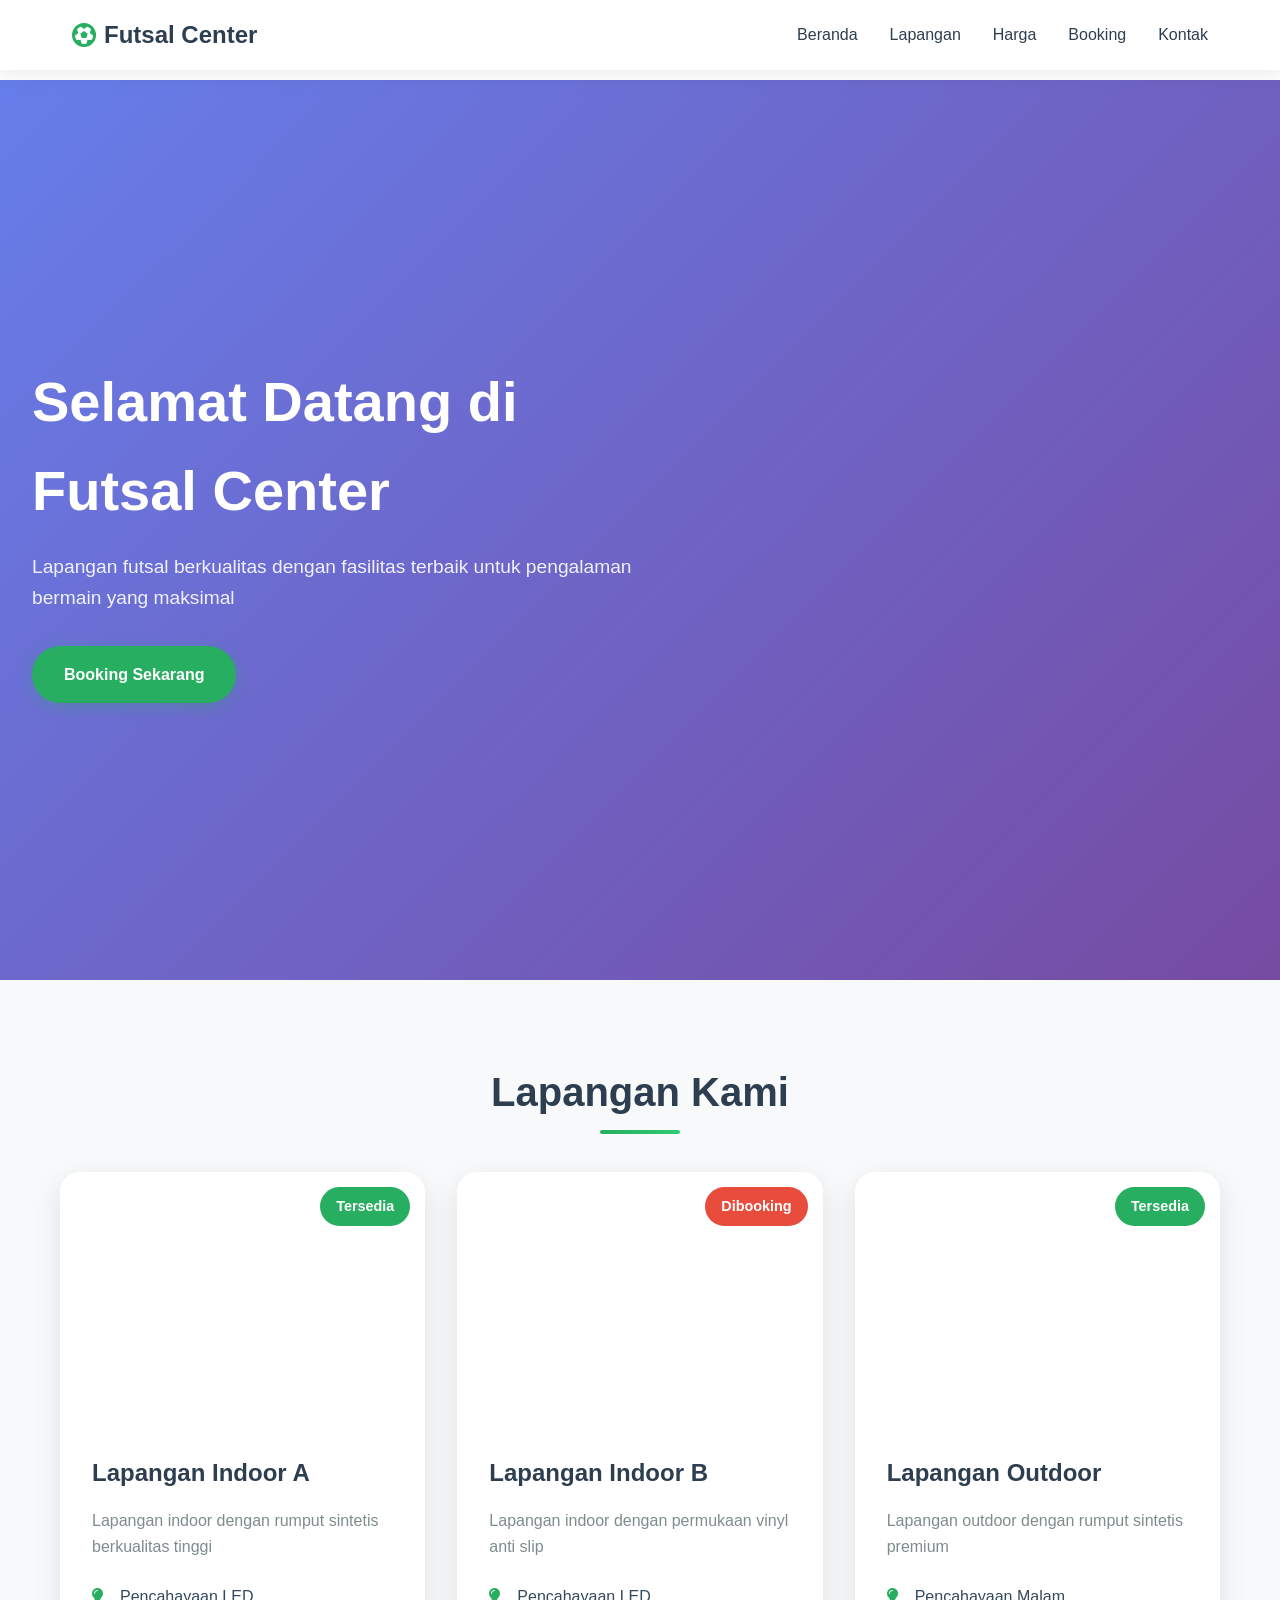
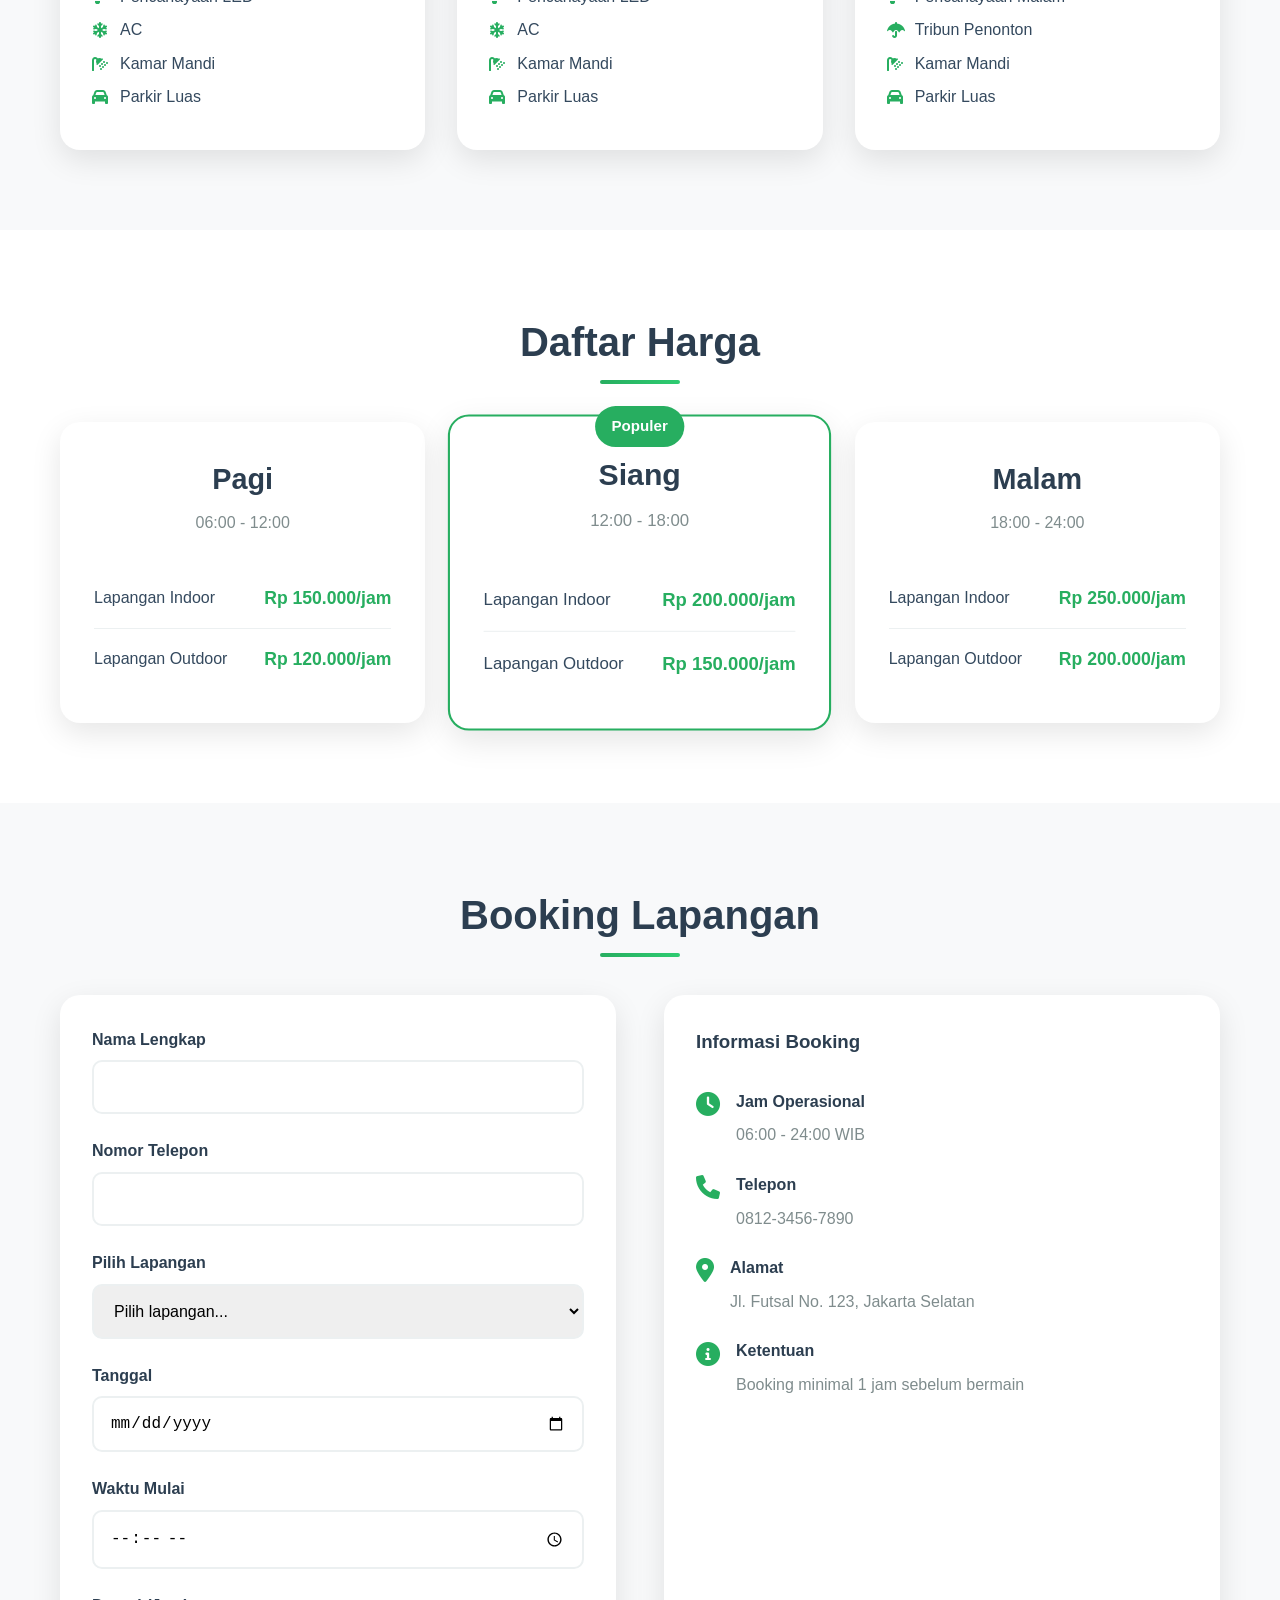
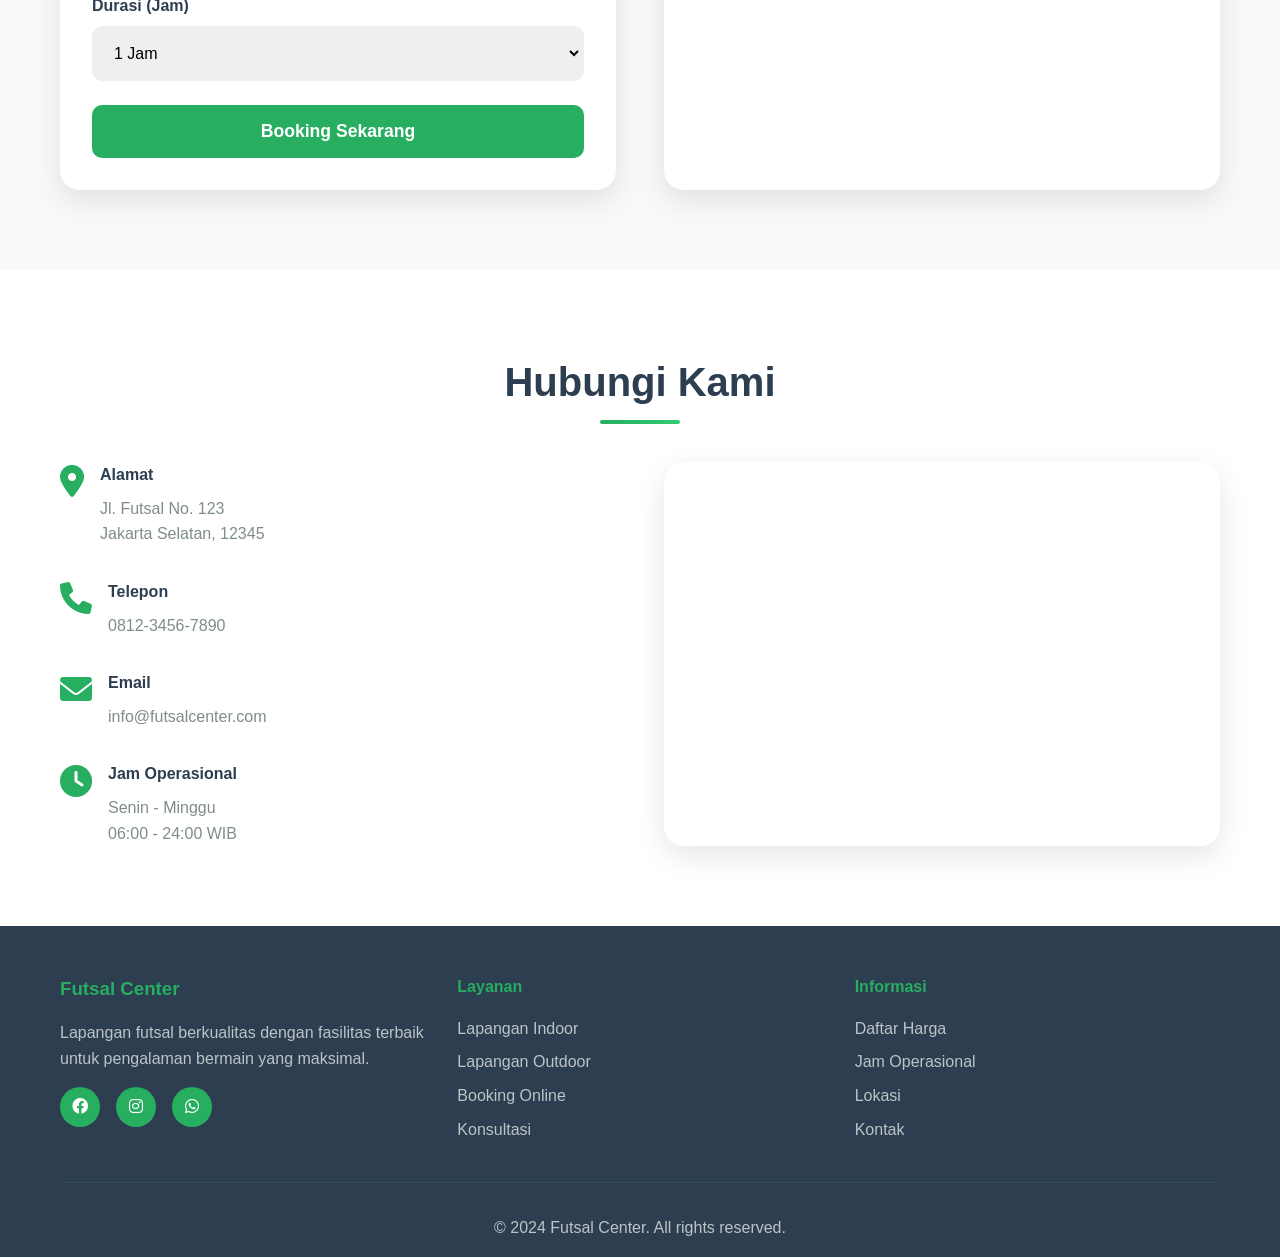
==== commit 7b34c554: "Merge 9f298a35b1d23c320af3b6faf1e8e1a9b5a7b613 into 2ce722935c830b7515ff490a69661c42b48309be" ====
--- a/index.html
+++ b/index.html
@@ -34,8 +34,11 @@
     <section id="home" class="hero">
         <div class="hero-content">
             <h1>Selamat Datang di Futsal Center</h1>
-            <p>Lapangan futsal berkualitas dengan fasilitas terbaik untuk pertandingan seru Anda</p>
+            <p>Lapangan futsal berkualitas dengan fasilitas terbaik untuk pengalaman bermain yang maksimal</p>
             <a href="#booking" class="cta-button">Booking Sekarang</a>
+        </div>
+        <div class="hero-image">
+            <img src="https://images.unsplash.com/photo-1571019613454-1cb2f99b2d8b?ixlib=rb-4.0.3&ixid=M3wxMjA3fDB8MHxwaG90by1wYWdlfHx8fGVufDB8fHx8fA%3D%3D&auto=format&fit=crop&w=2070&q=80" alt="Lapangan Futsal">
         </div>
     </section>
 
@@ -47,48 +50,51 @@
                 <div class="lapangan-card">
                     <div class="lapangan-image">
                         <img src="https://images.unsplash.com/photo-1571019613454-1cb2f99b2d8b?ixlib=rb-4.0.3&ixid=M3wxMjA3fDB8MHxwaG90by1wYWdlfHx8fGVufDB8fHx8fA%3D%3D&auto=format&fit=crop&w=2070&q=80" alt="Lapangan Indoor">
+                        <span class="status available">Tersedia</span>
                     </div>
                     <div class="lapangan-info">
                         <h3>Lapangan Indoor A</h3>
                         <p>Lapangan indoor dengan rumput sintetis berkualitas tinggi</p>
-                        <div class="lapangan-features">
-                            <span><i class="fas fa-check"></i> Rumput Sintetis</span>
-                            <span><i class="fas fa-check"></i> AC</span>
-                            <span><i class="fas fa-check"></i> Lampu LED</span>
-                        </div>
-                        <div class="status available">Tersedia</div>
+                        <ul class="fasilitas">
+                            <li><i class="fas fa-lightbulb"></i> Pencahayaan LED</li>
+                            <li><i class="fas fa-snowflake"></i> AC</li>
+                            <li><i class="fas fa-shower"></i> Kamar Mandi</li>
+                            <li><i class="fas fa-car"></i> Parkir Luas</li>
+                        </ul>
                     </div>
                 </div>
 
                 <div class="lapangan-card">
                     <div class="lapangan-image">
                         <img src="https://images.unsplash.com/photo-1571019613454-1cb2f99b2d8b?ixlib=rb-4.0.3&ixid=M3wxMjA3fDB8MHxwaG90by1wYWdlfHx8fGVufDB8fHx8fA%3D%3D&auto=format&fit=crop&w=2070&q=80" alt="Lapangan Indoor">
+                        <span class="status booked">Dibooking</span>
                     </div>
                     <div class="lapangan-info">
                         <h3>Lapangan Indoor B</h3>
-                        <p>Lapangan indoor dengan permukaan vinyl yang nyaman</p>
-                        <div class="lapangan-features">
-                            <span><i class="fas fa-check"></i> Permukaan Vinyl</span>
-                            <span><i class="fas fa-check"></i> AC</span>
-                            <span><i class="fas fa-check"></i> Lampu LED</span>
-                        </div>
-                        <div class="status booked">Dibooking</div>
+                        <p>Lapangan indoor dengan permukaan vinyl anti slip</p>
+                        <ul class="fasilitas">
+                            <li><i class="fas fa-lightbulb"></i> Pencahayaan LED</li>
+                            <li><i class="fas fa-snowflake"></i> AC</li>
+                            <li><i class="fas fa-shower"></i> Kamar Mandi</li>
+                            <li><i class="fas fa-car"></i> Parkir Luas</li>
+                        </ul>
                     </div>
                 </div>
 
                 <div class="lapangan-card">
                     <div class="lapangan-image">
-                        <img src="https://images.unsplash.com/photo-1571019613454-1cb2f99b2d8b?ixlib=rb-4.0.3&ixid=M3wxMjA3fDB8MHxwaG90by1wYWdlfHx8fGVufDB8fHx8fA%3D%3D&auto=format&fit=crop&w=2070&q=80" alt="Lapangan Indoor">
+                        <img src="https://images.unsplash.com/photo-1571019613454-1cb2f99b2d8b?ixlib=rb-4.0.3&ixid=M3wxMjA3fDB8MHxwaG90by1wYWdlfHx8fGVufDB8fHx8fA%3D%3D&auto=format&fit=crop&w=2070&q=80" alt="Lapangan Outdoor">
+                        <span class="status available">Tersedia</span>
                     </div>
                     <div class="lapangan-info">
                         <h3>Lapangan Outdoor</h3>
-                        <p>Lapangan outdoor dengan rumput sintetis dan pencahayaan malam</p>
-                        <div class="lapangan-features">
-                            <span><i class="fas fa-check"></i> Rumput Sintetis</span>
-                            <span><i class="fas fa-check"></i> Pencahayaan Malam</span>
-                            <span><i class="fas fa-check"></i> Tribun Penonton</span>
-                        </div>
-                        <div class="status available">Tersedia</div>
+                        <p>Lapangan outdoor dengan rumput sintetis premium</p>
+                        <ul class="fasilitas">
+                            <li><i class="fas fa-lightbulb"></i> Pencahayaan Malam</li>
+                            <li><i class="fas fa-umbrella"></i> Tribun Penonton</li>
+                            <li><i class="fas fa-shower"></i> Kamar Mandi</li>
+                            <li><i class="fas fa-car"></i> Parkir Luas</li>
+                        </ul>
                     </div>
                 </div>
             </div>
@@ -101,56 +107,53 @@
             <h2>Daftar Harga</h2>
             <div class="harga-grid">
                 <div class="harga-card">
-                    <h3>Weekday</h3>
-                    <div class="harga-list">
-                        <div class="harga-item">
-                            <span>08:00 - 17:00</span>
+                    <div class="harga-header">
+                        <h3>Pagi</h3>
+                        <p>06:00 - 12:00</p>
+                    </div>
+                    <div class="harga-content">
+                        <div class="harga-item">
+                            <span>Lapangan Indoor</span>
                             <span>Rp 150.000/jam</span>
                         </div>
                         <div class="harga-item">
-                            <span>17:00 - 22:00</span>
+                            <span>Lapangan Outdoor</span>
+                            <span>Rp 120.000/jam</span>
+                        </div>
+                    </div>
+                </div>
+
+                <div class="harga-card featured">
+                    <div class="harga-header">
+                        <h3>Siang</h3>
+                        <p>12:00 - 18:00</p>
+                        <span class="badge">Populer</span>
+                    </div>
+                    <div class="harga-content">
+                        <div class="harga-item">
+                            <span>Lapangan Indoor</span>
                             <span>Rp 200.000/jam</span>
                         </div>
                         <div class="harga-item">
-                            <span>22:00 - 24:00</span>
-                            <span>Rp 180.000/jam</span>
-                        </div>
-                    </div>
-                </div>
-
-                <div class="harga-card featured">
-                    <div class="featured-badge">Populer</div>
-                    <h3>Weekend</h3>
-                    <div class="harga-list">
-                        <div class="harga-item">
-                            <span>08:00 - 17:00</span>
+                            <span>Lapangan Outdoor</span>
+                            <span>Rp 150.000/jam</span>
+                        </div>
+                    </div>
+                </div>
+
+                <div class="harga-card">
+                    <div class="harga-header">
+                        <h3>Malam</h3>
+                        <p>18:00 - 24:00</p>
+                    </div>
+                    <div class="harga-content">
+                        <div class="harga-item">
+                            <span>Lapangan Indoor</span>
+                            <span>Rp 250.000/jam</span>
+                        </div>
+                        <div class="harga-item">
+                            <span>Lapangan Outdoor</span>
                             <span>Rp 200.000/jam</span>
-                        </div>
-                        <div class="harga-item">
-                            <span>17:00 - 22:00</span>
-                            <span>Rp 250.000/jam</span>
-                        </div>
-                        <div class="harga-item">
-                            <span>22:00 - 24:00</span>
-                            <span>Rp 220.000/jam</span>
-                        </div>
-                    </div>
-                </div>
-
-                <div class="harga-card">
-                    <h3>Paket</h3>
-                    <div class="harga-list">
-                        <div class="harga-item">
-                            <span>Paket 2 Jam</span>
-                            <span>Rp 350.000</span>
-                        </div>
-                        <div class="harga-item">
-                            <span>Paket 4 Jam</span>
-                            <span>Rp 650.000</span>
-                        </div>
-                        <div class="harga-item">
-                            <span>Paket Seharian</span>
-                            <span>Rp 1.200.000</span>
                         </div>
                     </div>
                 </div>
@@ -163,72 +166,73 @@
         <div class="container">
             <h2>Booking Lapangan</h2>
             <div class="booking-container">
-                <form class="booking-form" id="bookingForm">
-                    <div class="form-group">
-                        <label for="nama">Nama Lengkap</label>
-                        <input type="text" id="nama" name="nama" required>
-                    </div>
-                    
-                    <div class="form-group">
-                        <label for="telepon">Nomor Telepon</label>
-                        <input type="tel" id="telepon" name="telepon" required>
-                    </div>
-                    
-                    <div class="form-group">
-                        <label for="lapangan">Pilih Lapangan</label>
-                        <select id="lapangan" name="lapangan" required>
-                            <option value="">Pilih lapangan...</option>
-                            <option value="indoor-a">Lapangan Indoor A</option>
-                            <option value="indoor-b">Lapangan Indoor B</option>
-                            <option value="outdoor">Lapangan Outdoor</option>
-                        </select>
-                    </div>
-                    
-                    <div class="form-group">
-                        <label for="tanggal">Tanggal</label>
-                        <input type="date" id="tanggal" name="tanggal" required>
-                    </div>
-                    
-                    <div class="form-group">
-                        <label for="waktu">Waktu Mulai</label>
-                        <input type="time" id="waktu" name="waktu" required>
-                    </div>
-                    
-                    <div class="form-group">
-                        <label for="durasi">Durasi (Jam)</label>
-                        <select id="durasi" name="durasi" required>
-                            <option value="">Pilih durasi...</option>
-                            <option value="1">1 Jam</option>
-                            <option value="2">2 Jam</option>
-                            <option value="3">3 Jam</option>
-                            <option value="4">4 Jam</option>
-                        </select>
-                    </div>
-                    
-                    <button type="submit" class="submit-btn">Booking Sekarang</button>
-                </form>
-                
+                <div class="booking-form">
+                    <form id="bookingForm">
+                        <div class="form-group">
+                            <label for="nama">Nama Lengkap</label>
+                            <input type="text" id="nama" name="nama" required>
+                        </div>
+                        <div class="form-group">
+                            <label for="telepon">Nomor Telepon</label>
+                            <input type="tel" id="telepon" name="telepon" required>
+                        </div>
+                        <div class="form-group">
+                            <label for="lapangan">Pilih Lapangan</label>
+                            <select id="lapangan" name="lapangan" required>
+                                <option value="">Pilih lapangan...</option>
+                                <option value="indoor-a">Lapangan Indoor A</option>
+                                <option value="indoor-b">Lapangan Indoor B</option>
+                                <option value="outdoor">Lapangan Outdoor</option>
+                            </select>
+                        </div>
+                        <div class="form-group">
+                            <label for="tanggal">Tanggal</label>
+                            <input type="date" id="tanggal" name="tanggal" required>
+                        </div>
+                        <div class="form-group">
+                            <label for="waktu">Waktu Mulai</label>
+                            <input type="time" id="waktu" name="waktu" required>
+                        </div>
+                        <div class="form-group">
+                            <label for="durasi">Durasi (Jam)</label>
+                            <select id="durasi" name="durasi" required>
+                                <option value="1">1 Jam</option>
+                                <option value="2">2 Jam</option>
+                                <option value="3">3 Jam</option>
+                                <option value="4">4 Jam</option>
+                            </select>
+                        </div>
+                        <button type="submit" class="submit-btn">Booking Sekarang</button>
+                    </form>
+                </div>
                 <div class="booking-info">
                     <h3>Informasi Booking</h3>
                     <div class="info-item">
                         <i class="fas fa-clock"></i>
                         <div>
                             <h4>Jam Operasional</h4>
-                            <p>Senin - Minggu: 08:00 - 24:00</p>
+                            <p>06:00 - 24:00 WIB</p>
                         </div>
                     </div>
                     <div class="info-item">
                         <i class="fas fa-phone"></i>
                         <div>
-                            <h4>Kontak Booking</h4>
+                            <h4>Telepon</h4>
                             <p>0812-3456-7890</p>
+                        </div>
+                    </div>
+                    <div class="info-item">
+                        <i class="fas fa-map-marker-alt"></i>
+                        <div>
+                            <h4>Alamat</h4>
+                            <p>Jl. Futsal No. 123, Jakarta Selatan</p>
                         </div>
                     </div>
                     <div class="info-item">
                         <i class="fas fa-info-circle"></i>
                         <div>
                             <h4>Ketentuan</h4>
-                            <p>Booking minimal 1 jam sebelum pertandingan</p>
+                            <p>Booking minimal 1 jam sebelum bermain</p>
                         </div>
                     </div>
                 </div>
@@ -246,7 +250,7 @@
                         <i class="fas fa-map-marker-alt"></i>
                         <div>
                             <h4>Alamat</h4>
-                            <p>Jl. Futsal Center No. 123<br>Jakarta Selatan, 12345</p>
+                            <p>Jl. Futsal No. 123<br>Jakarta Selatan, 12345</p>
                         </div>
                     </div>
                     <div class="kontak-item">
@@ -267,20 +271,12 @@
                         <i class="fas fa-clock"></i>
                         <div>
                             <h4>Jam Operasional</h4>
-                            <p>Senin - Minggu<br>08:00 - 24:00</p>
-                        </div>
-                    </div>
-                </div>
-                
-                <div class="map-container">
-                    <iframe 
-                        src="https://www.google.com/maps/embed?pb=!1m18!1m12!1m3!1d3966.6666666666667!2d106.82222222222222!3d-6.175!2m3!1f0!2f0!3f0!3m2!1i1024!2i768!4f13.1!3m3!1m2!1s0x0%3A0x0!2zNsKwMTAnMzAuMCJTIDEwNsKwNDknMjAuMCJF!5e0!3m2!1sen!2sid!4v1234567890"
-                        width="100%" 
-                        height="300" 
-                        style="border:0;" 
-                        allowfullscreen="" 
-                        loading="lazy">
-                    </iframe>
+                            <p>Senin - Minggu<br>06:00 - 24:00 WIB</p>
+                        </div>
+                    </div>
+                </div>
+                <div class="kontak-map">
+                    <iframe src="https://www.google.com/maps/embed?pb=!1m18!1m12!1m3!1d3966.6666666666667!2d106.82222222222222!3d-6.175!2m3!1f0!2f0!3f0!3m2!1i1024!2i768!4f13.1!3m3!1m2!1s0x0%3A0x0!2zNsKwMTAnMzAuMCJTIDEwNsKwNDknMjAuMCJF!5e0!3m2!1sen!2sid!4v1234567890" width="100%" height="300" style="border:0;" allowfullscreen="" loading="lazy"></iframe>
                 </div>
             </div>
         </div>
@@ -292,7 +288,7 @@
             <div class="footer-content">
                 <div class="footer-section">
                     <h3>Futsal Center</h3>
-                    <p>Lapangan futsal berkualitas dengan fasilitas terbaik untuk pertandingan seru Anda.</p>
+                    <p>Lapangan futsal berkualitas dengan fasilitas terbaik untuk pengalaman bermain yang maksimal.</p>
                     <div class="social-links">
                         <a href="#"><i class="fab fa-facebook"></i></a>
                         <a href="#"><i class="fab fa-instagram"></i></a>
@@ -305,16 +301,16 @@
                         <li><a href="#lapangan">Lapangan Indoor</a></li>
                         <li><a href="#lapangan">Lapangan Outdoor</a></li>
                         <li><a href="#booking">Booking Online</a></li>
-                        <li><a href="#harga">Paket Promo</a></li>
+                        <li><a href="#kontak">Konsultasi</a></li>
                     </ul>
                 </div>
                 <div class="footer-section">
                     <h4>Informasi</h4>
                     <ul>
                         <li><a href="#harga">Daftar Harga</a></li>
+                        <li><a href="#kontak">Jam Operasional</a></li>
+                        <li><a href="#kontak">Lokasi</a></li>
                         <li><a href="#kontak">Kontak</a></li>
-                        <li><a href="#">Syarat & Ketentuan</a></li>
-                        <li><a href="#">Kebijakan Privasi</a></li>
                     </ul>
                 </div>
             </div>
--- a/styles.css
+++ b/styles.css
@@ -3,6 +3,10 @@
     margin: 0;
     padding: 0;
     box-sizing: border-box;
+}
+
+html {
+    scroll-behavior: smooth;
 }
 
 body {
@@ -26,7 +30,7 @@
     background: rgba(255, 255, 255, 0.95);
     backdrop-filter: blur(10px);
     z-index: 1000;
-    box-shadow: 0 2px 10px rgba(0, 0, 0, 0.1);
+    box-shadow: 0 2px 20px rgba(0, 0, 0, 0.1);
 }
 
 .navbar {
@@ -62,10 +66,26 @@
     color: #2c3e50;
     font-weight: 500;
     transition: color 0.3s ease;
+    position: relative;
 }
 
 .nav-link:hover {
     color: #27ae60;
+}
+
+.nav-link::after {
+    content: '';
+    position: absolute;
+    width: 0;
+    height: 2px;
+    bottom: -5px;
+    left: 0;
+    background-color: #27ae60;
+    transition: width 0.3s ease;
+}
+
+.nav-link:hover::after {
+    width: 100%;
 }
 
 .hamburger {
@@ -84,43 +104,27 @@
 
 /* Hero Section */
 .hero {
-    height: 100vh;
+    display: flex;
+    align-items: center;
+    min-height: 100vh;
     background: linear-gradient(135deg, #667eea 0%, #764ba2 100%);
-    display: flex;
-    align-items: center;
-    justify-content: center;
-    text-align: center;
     color: white;
-    position: relative;
-    overflow: hidden;
-}
-
-.hero::before {
-    content: '';
-    position: absolute;
-    top: 0;
-    left: 0;
-    right: 0;
-    bottom: 0;
-    background: url('https://images.unsplash.com/photo-1571019613454-1cb2f99b2d8b?ixlib=rb-4.0.3&auto=format&fit=crop&w=2070&q=80') center/cover;
-    opacity: 0.3;
-    z-index: 1;
+    padding: 0 2rem;
+    margin-top: 80px;
 }
 
 .hero-content {
-    position: relative;
-    z-index: 2;
-    max-width: 800px;
-    padding: 0 2rem;
-}
-
-.hero h1 {
+    flex: 1;
+    max-width: 600px;
+}
+
+.hero-content h1 {
     font-size: 3.5rem;
     margin-bottom: 1rem;
     font-weight: 700;
 }
 
-.hero p {
+.hero-content p {
     font-size: 1.2rem;
     margin-bottom: 2rem;
     opacity: 0.9;
@@ -144,6 +148,20 @@
     box-shadow: 0 6px 20px rgba(39, 174, 96, 0.4);
 }
 
+.hero-image {
+    flex: 1;
+    display: flex;
+    justify-content: center;
+    align-items: center;
+}
+
+.hero-image img {
+    max-width: 100%;
+    height: auto;
+    border-radius: 20px;
+    box-shadow: 0 20px 40px rgba(0, 0, 0, 0.3);
+}
+
 /* Section Styles */
 section {
     padding: 5rem 0;
@@ -154,6 +172,19 @@
     font-size: 2.5rem;
     margin-bottom: 3rem;
     color: #2c3e50;
+    position: relative;
+}
+
+section h2::after {
+    content: '';
+    position: absolute;
+    bottom: -10px;
+    left: 50%;
+    transform: translateX(-50%);
+    width: 80px;
+    height: 4px;
+    background: linear-gradient(90deg, #27ae60, #2ecc71);
+    border-radius: 2px;
 }
 
 /* Lapangan Section */
@@ -165,23 +196,25 @@
     display: grid;
     grid-template-columns: repeat(auto-fit, minmax(350px, 1fr));
     gap: 2rem;
+    margin-top: 3rem;
 }
 
 .lapangan-card {
     background: white;
-    border-radius: 15px;
+    border-radius: 20px;
     overflow: hidden;
-    box-shadow: 0 5px 20px rgba(0, 0, 0, 0.1);
+    box-shadow: 0 10px 30px rgba(0, 0, 0, 0.1);
     transition: transform 0.3s ease, box-shadow 0.3s ease;
 }
 
 .lapangan-card:hover {
-    transform: translateY(-5px);
-    box-shadow: 0 10px 30px rgba(0, 0, 0, 0.15);
+    transform: translateY(-10px);
+    box-shadow: 0 20px 40px rgba(0, 0, 0, 0.15);
 }
 
 .lapangan-image {
-    height: 200px;
+    position: relative;
+    height: 250px;
     overflow: hidden;
 }
 
@@ -193,75 +226,81 @@
 }
 
 .lapangan-card:hover .lapangan-image img {
-    transform: scale(1.05);
-}
-
-.lapangan-info {
-    padding: 1.5rem;
-}
-
-.lapangan-info h3 {
-    font-size: 1.3rem;
-    margin-bottom: 0.5rem;
-    color: #2c3e50;
-}
-
-.lapangan-info p {
-    color: #666;
-    margin-bottom: 1rem;
-}
-
-.lapangan-features {
-    display: flex;
-    flex-direction: column;
-    gap: 0.5rem;
-    margin-bottom: 1rem;
-}
-
-.lapangan-features span {
-    display: flex;
-    align-items: center;
-    font-size: 0.9rem;
-    color: #555;
-}
-
-.lapangan-features i {
-    color: #27ae60;
-    margin-right: 0.5rem;
+    transform: scale(1.1);
 }
 
 .status {
-    display: inline-block;
+    position: absolute;
+    top: 15px;
+    right: 15px;
     padding: 0.5rem 1rem;
     border-radius: 25px;
     font-size: 0.9rem;
     font-weight: 600;
+    color: white;
 }
 
 .status.available {
-    background: #d4edda;
-    color: #155724;
+    background: #27ae60;
 }
 
 .status.booked {
-    background: #f8d7da;
-    color: #721c24;
+    background: #e74c3c;
+}
+
+.lapangan-info {
+    padding: 2rem;
+}
+
+.lapangan-info h3 {
+    font-size: 1.5rem;
+    margin-bottom: 1rem;
+    color: #2c3e50;
+}
+
+.lapangan-info p {
+    color: #7f8c8d;
+    margin-bottom: 1.5rem;
+}
+
+.fasilitas {
+    list-style: none;
+}
+
+.fasilitas li {
+    display: flex;
+    align-items: center;
+    margin-bottom: 0.5rem;
+    color: #34495e;
+}
+
+.fasilitas i {
+    margin-right: 0.5rem;
+    color: #27ae60;
+    width: 20px;
 }
 
 /* Harga Section */
+.harga-section {
+    background: white;
+}
+
 .harga-grid {
     display: grid;
     grid-template-columns: repeat(auto-fit, minmax(300px, 1fr));
     gap: 2rem;
+    margin-top: 3rem;
 }
 
 .harga-card {
     background: white;
-    border-radius: 15px;
+    border-radius: 20px;
     padding: 2rem;
-    box-shadow: 0 5px 20px rgba(0, 0, 0, 0.1);
+    text-align: center;
+    box-shadow: 0 10px 30px rgba(0, 0, 0, 0.1);
+    transition: transform 0.3s ease;
+    border: 2px solid transparent;
     position: relative;
-    transition: transform 0.3s ease;
 }
 
 .harga-card:hover {
@@ -269,48 +308,59 @@
 }
 
 .harga-card.featured {
-    border: 2px solid #27ae60;
+    border-color: #27ae60;
     transform: scale(1.05);
 }
 
-.featured-badge {
+.badge {
     position: absolute;
     top: -10px;
-    right: 20px;
+    left: 50%;
+    transform: translateX(-50%);
     background: #27ae60;
     color: white;
     padding: 0.5rem 1rem;
     border-radius: 25px;
-    font-size: 0.8rem;
+    font-size: 0.9rem;
     font-weight: 600;
 }
 
-.harga-card h3 {
-    font-size: 1.5rem;
-    margin-bottom: 1.5rem;
-    color: #2c3e50;
-    text-align: center;
-}
-
-.harga-list {
-    display: flex;
-    flex-direction: column;
-    gap: 1rem;
+.harga-header h3 {
+    font-size: 1.8rem;
+    margin-bottom: 0.5rem;
+    color: #2c3e50;
+}
+
+.harga-header p {
+    color: #7f8c8d;
+    margin-bottom: 2rem;
+}
+
+.harga-content {
+    text-align: left;
 }
 
 .harga-item {
     display: flex;
     justify-content: space-between;
     align-items: center;
-    padding: 1rem;
-    background: #f8f9fa;
-    border-radius: 10px;
+    padding: 1rem 0;
+    border-bottom: 1px solid #ecf0f1;
+}
+
+.harga-item:last-child {
+    border-bottom: none;
+}
+
+.harga-item span:first-child {
+    color: #34495e;
     font-weight: 500;
 }
 
 .harga-item span:last-child {
     color: #27ae60;
-    font-weight: 600;
+    font-weight: 700;
+    font-size: 1.1rem;
 }
 
 /* Booking Section */
@@ -322,14 +372,14 @@
     display: grid;
     grid-template-columns: 1fr 1fr;
     gap: 3rem;
-    align-items: start;
+    margin-top: 3rem;
 }
 
 .booking-form {
     background: white;
     padding: 2rem;
-    border-radius: 15px;
-    box-shadow: 0 5px 20px rgba(0, 0, 0, 0.1);
+    border-radius: 20px;
+    box-shadow: 0 10px 30px rgba(0, 0, 0, 0.1);
 }
 
 .form-group {
@@ -346,9 +396,9 @@
 .form-group input,
 .form-group select {
     width: 100%;
-    padding: 0.8rem;
-    border: 2px solid #e9ecef;
-    border-radius: 8px;
+    padding: 1rem;
+    border: 2px solid #ecf0f1;
+    border-radius: 10px;
     font-size: 1rem;
     transition: border-color 0.3s ease;
 }
@@ -365,7 +415,7 @@
     color: white;
     padding: 1rem;
     border: none;
-    border-radius: 8px;
+    border-radius: 10px;
     font-size: 1.1rem;
     font-weight: 600;
     cursor: pointer;
@@ -379,12 +429,12 @@
 .booking-info {
     background: white;
     padding: 2rem;
-    border-radius: 15px;
-    box-shadow: 0 5px 20px rgba(0, 0, 0, 0.1);
+    border-radius: 20px;
+    box-shadow: 0 10px 30px rgba(0, 0, 0, 0.1);
 }
 
 .booking-info h3 {
-    margin-bottom: 1.5rem;
+    margin-bottom: 2rem;
     color: #2c3e50;
 }
 
@@ -395,8 +445,8 @@
 }
 
 .info-item i {
-    color: #27ae60;
-    font-size: 1.2rem;
+    font-size: 1.5rem;
+    color: #27ae60;
     margin-right: 1rem;
     margin-top: 0.2rem;
 }
@@ -407,19 +457,23 @@
 }
 
 .info-item p {
-    color: #666;
+    color: #7f8c8d;
 }
 
 /* Kontak Section */
+.kontak-section {
+    background: white;
+}
+
 .kontak-grid {
     display: grid;
     grid-template-columns: 1fr 1fr;
     gap: 3rem;
+    margin-top: 3rem;
 }
 
 .kontak-info {
-    display: flex;
-    flex-direction: column;
+    display: grid;
     gap: 2rem;
 }
 
@@ -429,8 +483,8 @@
 }
 
 .kontak-item i {
-    color: #27ae60;
-    font-size: 1.5rem;
+    font-size: 2rem;
+    color: #27ae60;
     margin-right: 1rem;
     margin-top: 0.2rem;
 }
@@ -441,13 +495,14 @@
 }
 
 .kontak-item p {
-    color: #666;
-}
-
-.map-container {
-    border-radius: 15px;
+    color: #7f8c8d;
+    line-height: 1.6;
+}
+
+.kontak-map {
+    border-radius: 20px;
     overflow: hidden;
-    box-shadow: 0 5px 20px rgba(0, 0, 0, 0.1);
+    box-shadow: 0 10px 30px rgba(0, 0, 0, 0.1);
 }
 
 /* Footer */
@@ -544,61 +599,64 @@
         left: 0;
     }
 
-    .hero h1 {
+    .hero {
+        flex-direction: column;
+        text-align: center;
+        padding: 2rem 1rem;
+    }
+
+    .hero-content h1 {
         font-size: 2.5rem;
     }
 
-    .hero p {
-        font-size: 1rem;
-    }
-
-    .booking-container,
+    .hero-image {
+        margin-top: 2rem;
+    }
+
+    .lapangan-grid {
+        grid-template-columns: 1fr;
+    }
+
+    .harga-grid {
+        grid-template-columns: 1fr;
+    }
+
+    .booking-container {
+        grid-template-columns: 1fr;
+    }
+
     .kontak-grid {
         grid-template-columns: 1fr;
-        gap: 2rem;
-    }
-
-    .lapangan-grid {
+    }
+
+    .footer-content {
         grid-template-columns: 1fr;
-    }
-
-    .harga-grid {
-        grid-template-columns: 1fr;
-    }
-
-    .harga-card.featured {
-        transform: none;
-    }
-
-    section {
-        padding: 3rem 0;
+        text-align: center;
+    }
+}
+
+@media (max-width: 480px) {
+    .container {
+        padding: 0 15px;
+    }
+
+    .hero-content h1 {
+        font-size: 2rem;
     }
 
     section h2 {
         font-size: 2rem;
     }
-}
-
-@media (max-width: 480px) {
-    .navbar {
-        padding: 1rem;
-    }
-
-    .hero h1 {
-        font-size: 2rem;
-    }
-
-    .container {
-        padding: 0 15px;
-    }
-
+
+    .lapangan-card,
+    .harga-card,
     .booking-form,
     .booking-info {
-        padding: 1.5rem;
-    }
-}
-
-/* Animation */
+        margin: 0 10px;
+    }
+}
+
+/* Animation Classes */
 @keyframes fadeInUp {
     from {
         opacity: 0;
@@ -610,14 +668,29 @@
     }
 }
 
-.lapangan-card,
-.harga-card,
-.booking-form,
-.booking-info {
+.fade-in-up {
     animation: fadeInUp 0.6s ease-out;
 }
 
-/* Smooth Scrolling */
+/* Smooth scrolling for anchor links */
 html {
     scroll-behavior: smooth;
+}
+
+/* Custom scrollbar */
+::-webkit-scrollbar {
+    width: 8px;
+}
+
+::-webkit-scrollbar-track {
+    background: #f1f1f1;
+}
+
+::-webkit-scrollbar-thumb {
+    background: #27ae60;
+    border-radius: 4px;
+}
+
+::-webkit-scrollbar-thumb:hover {
+    background: #219a52;
 }
